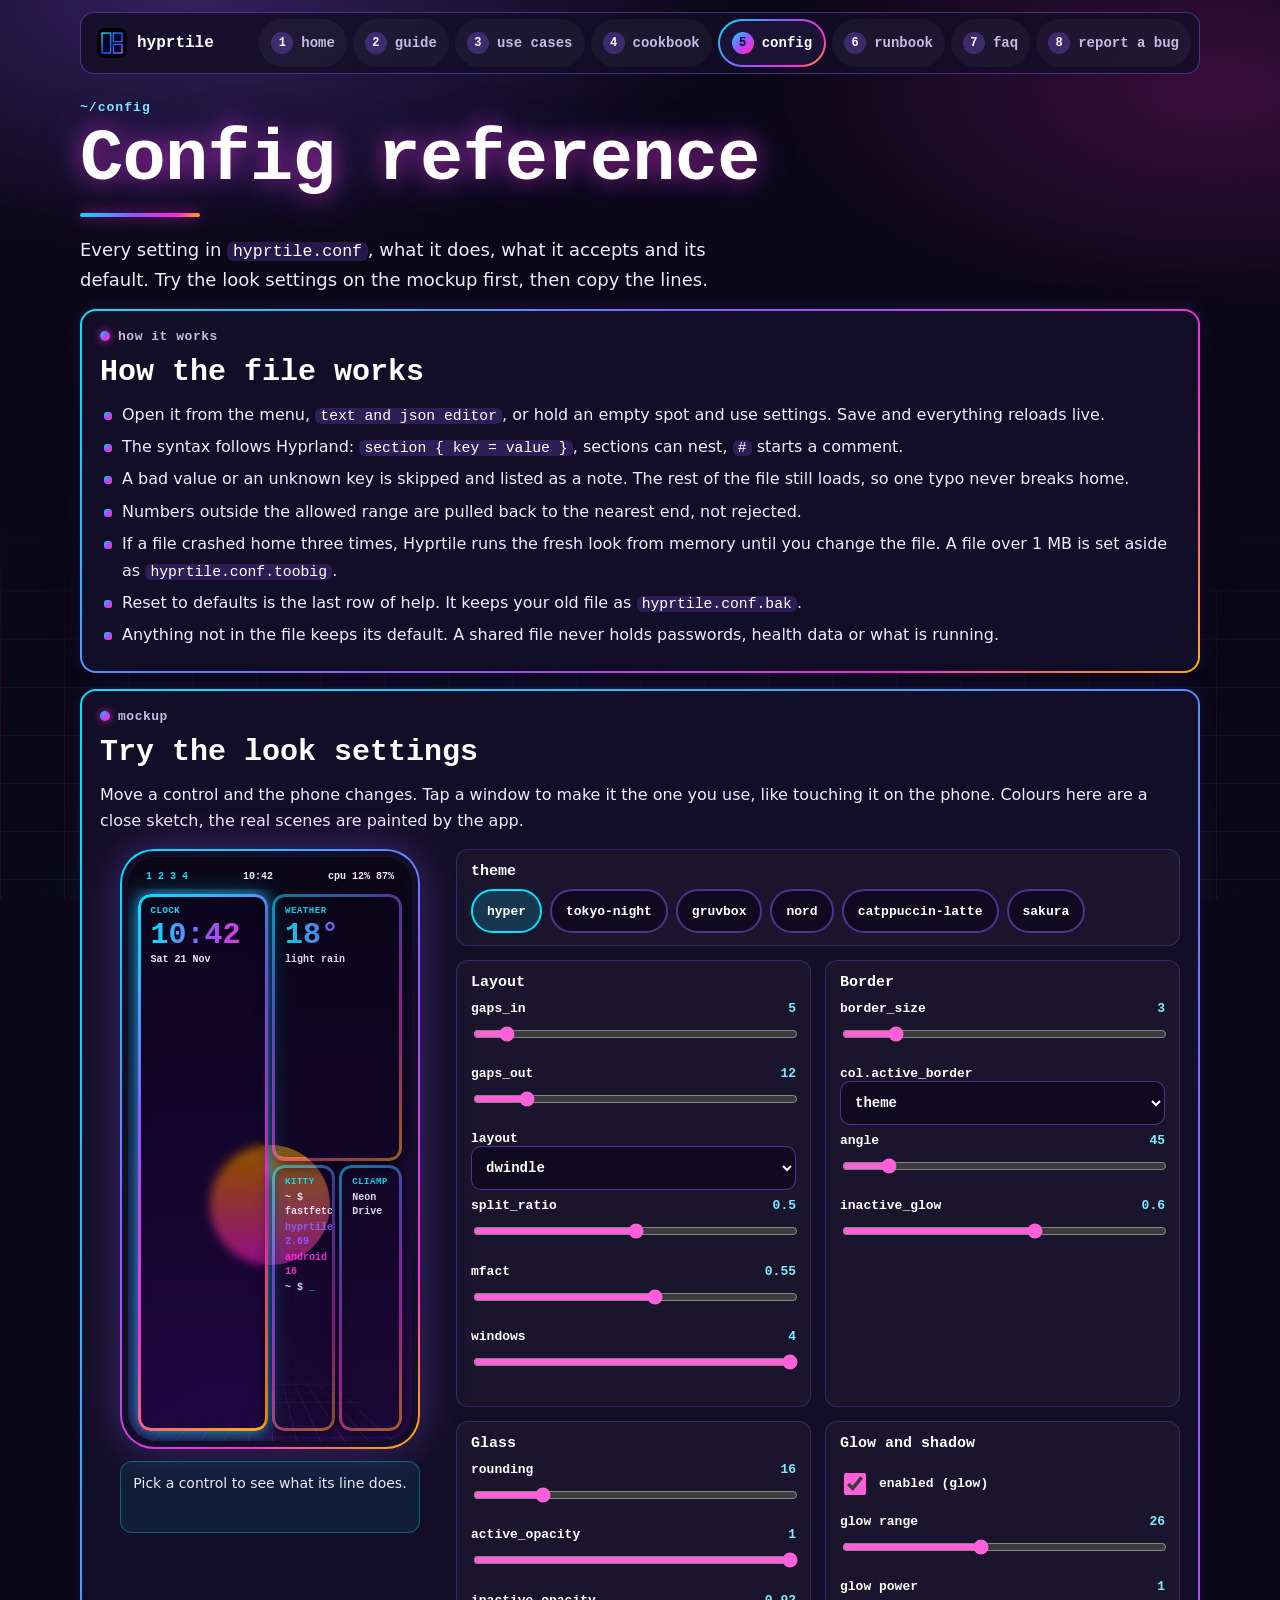
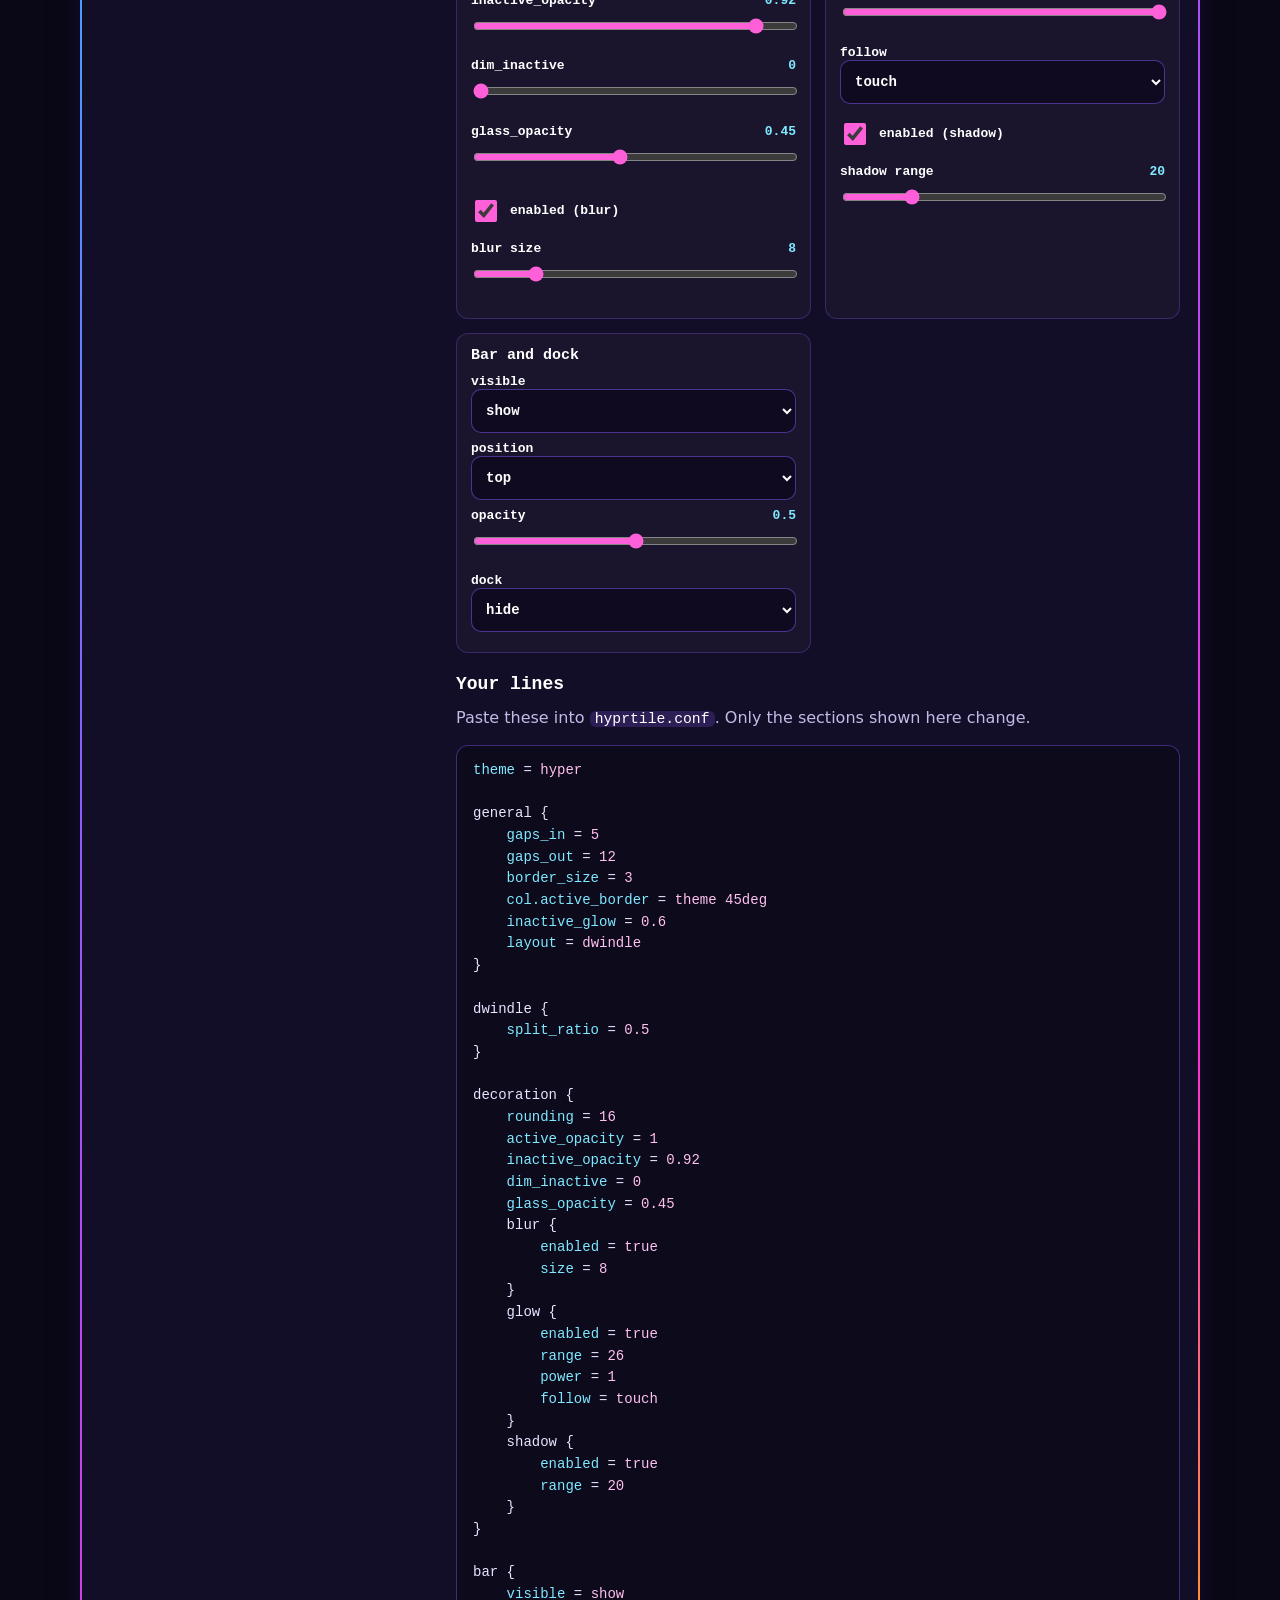
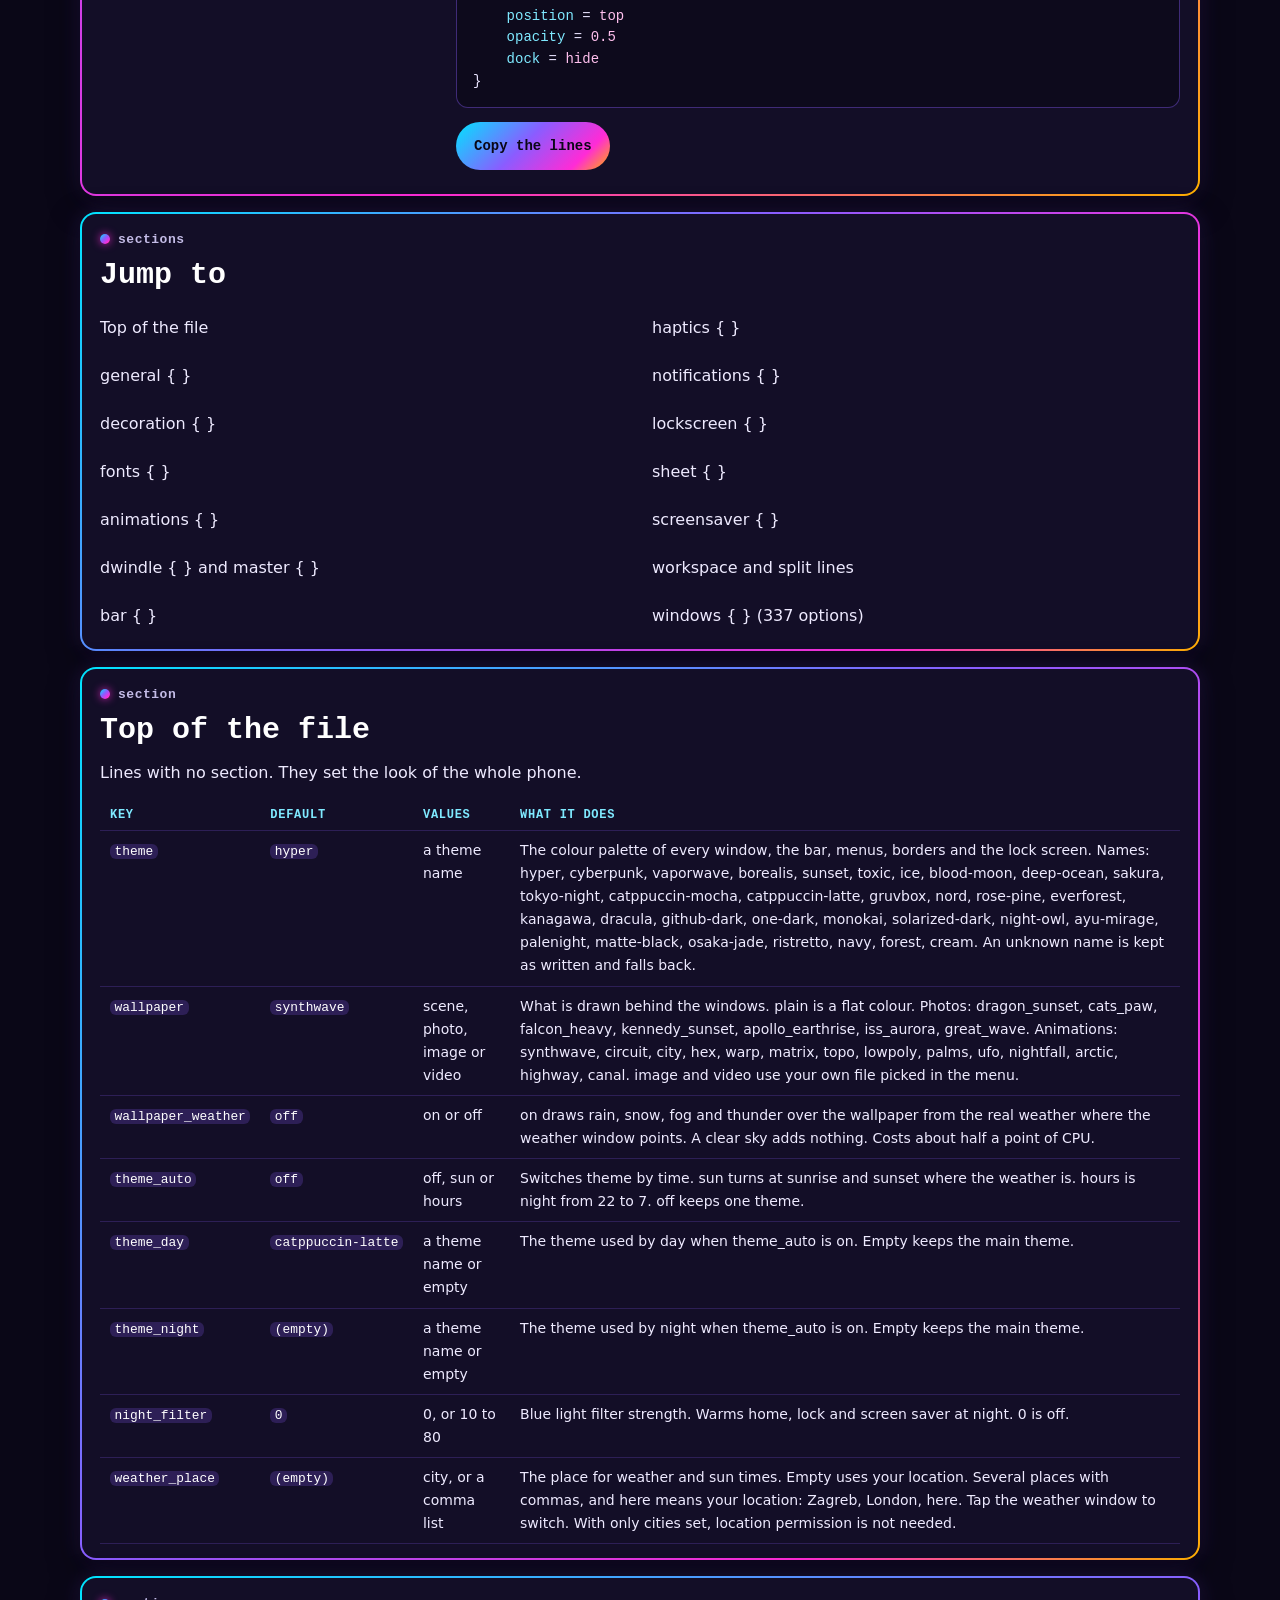
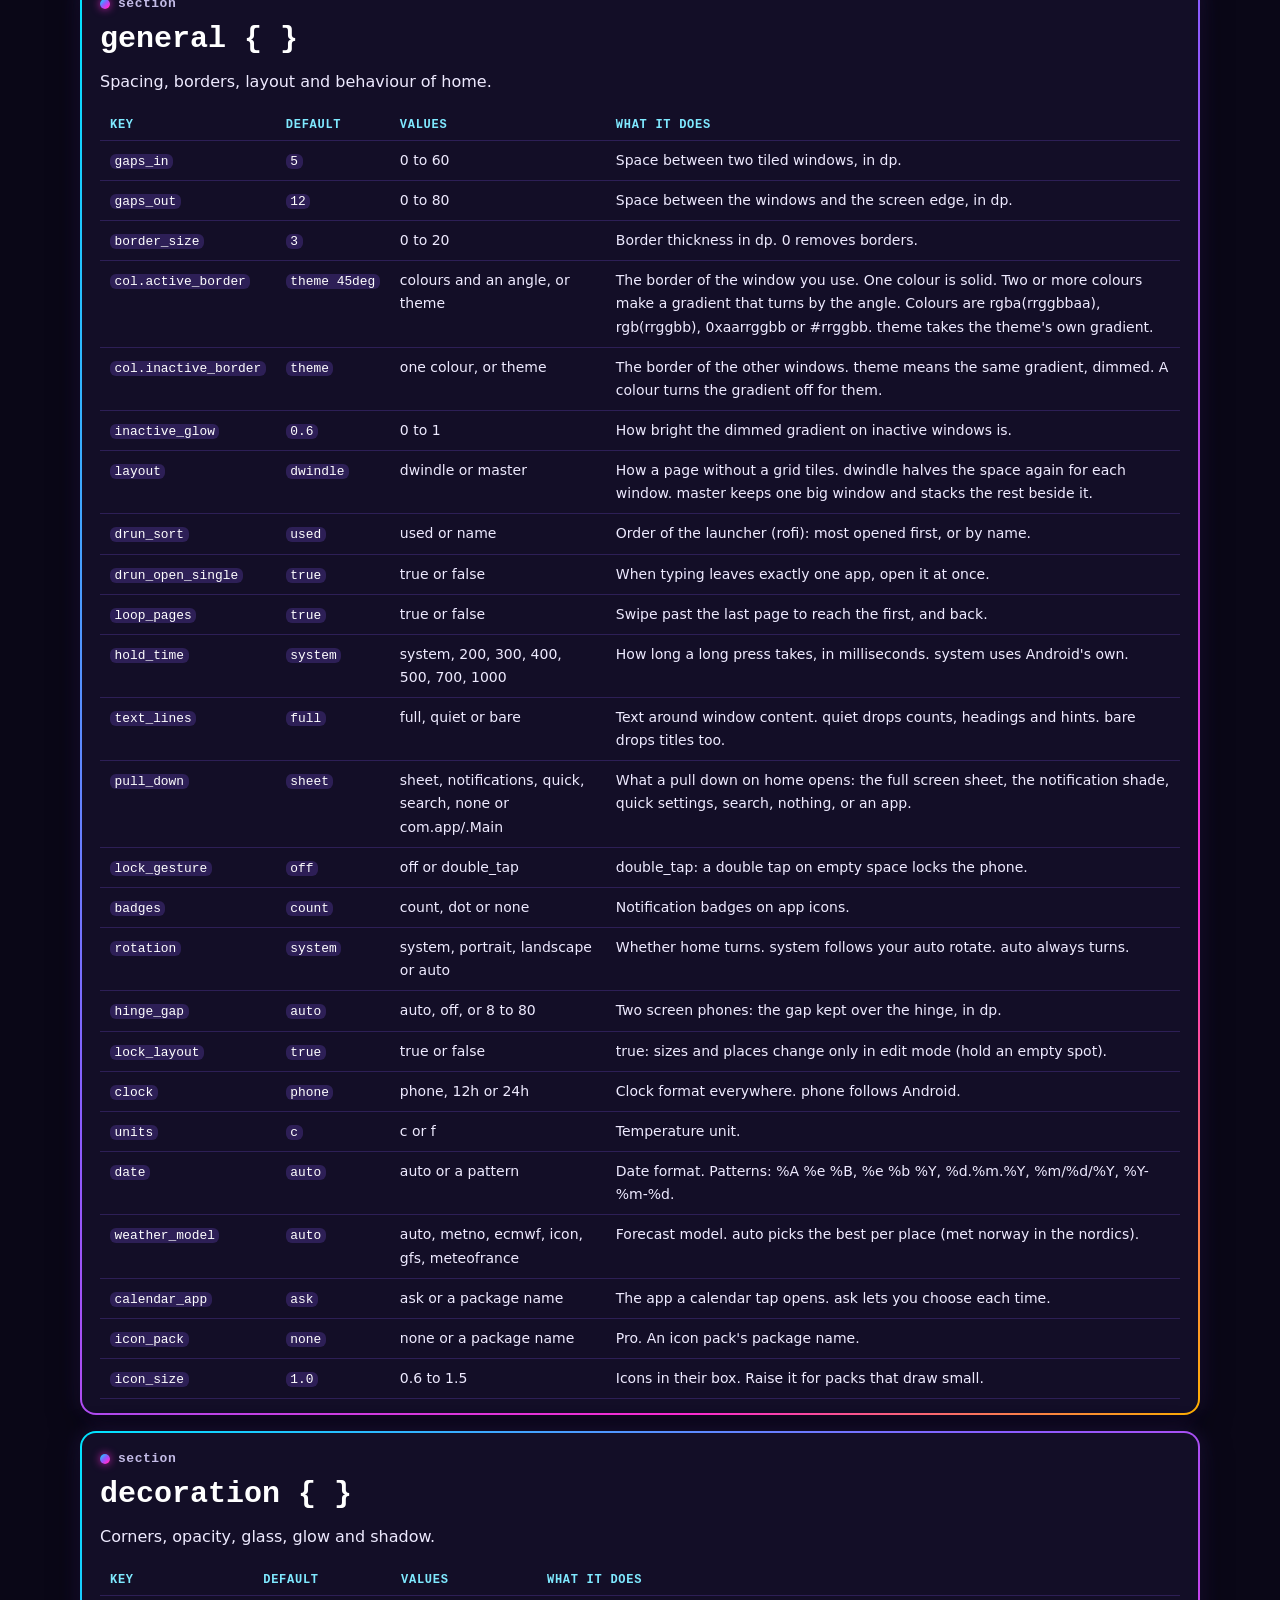
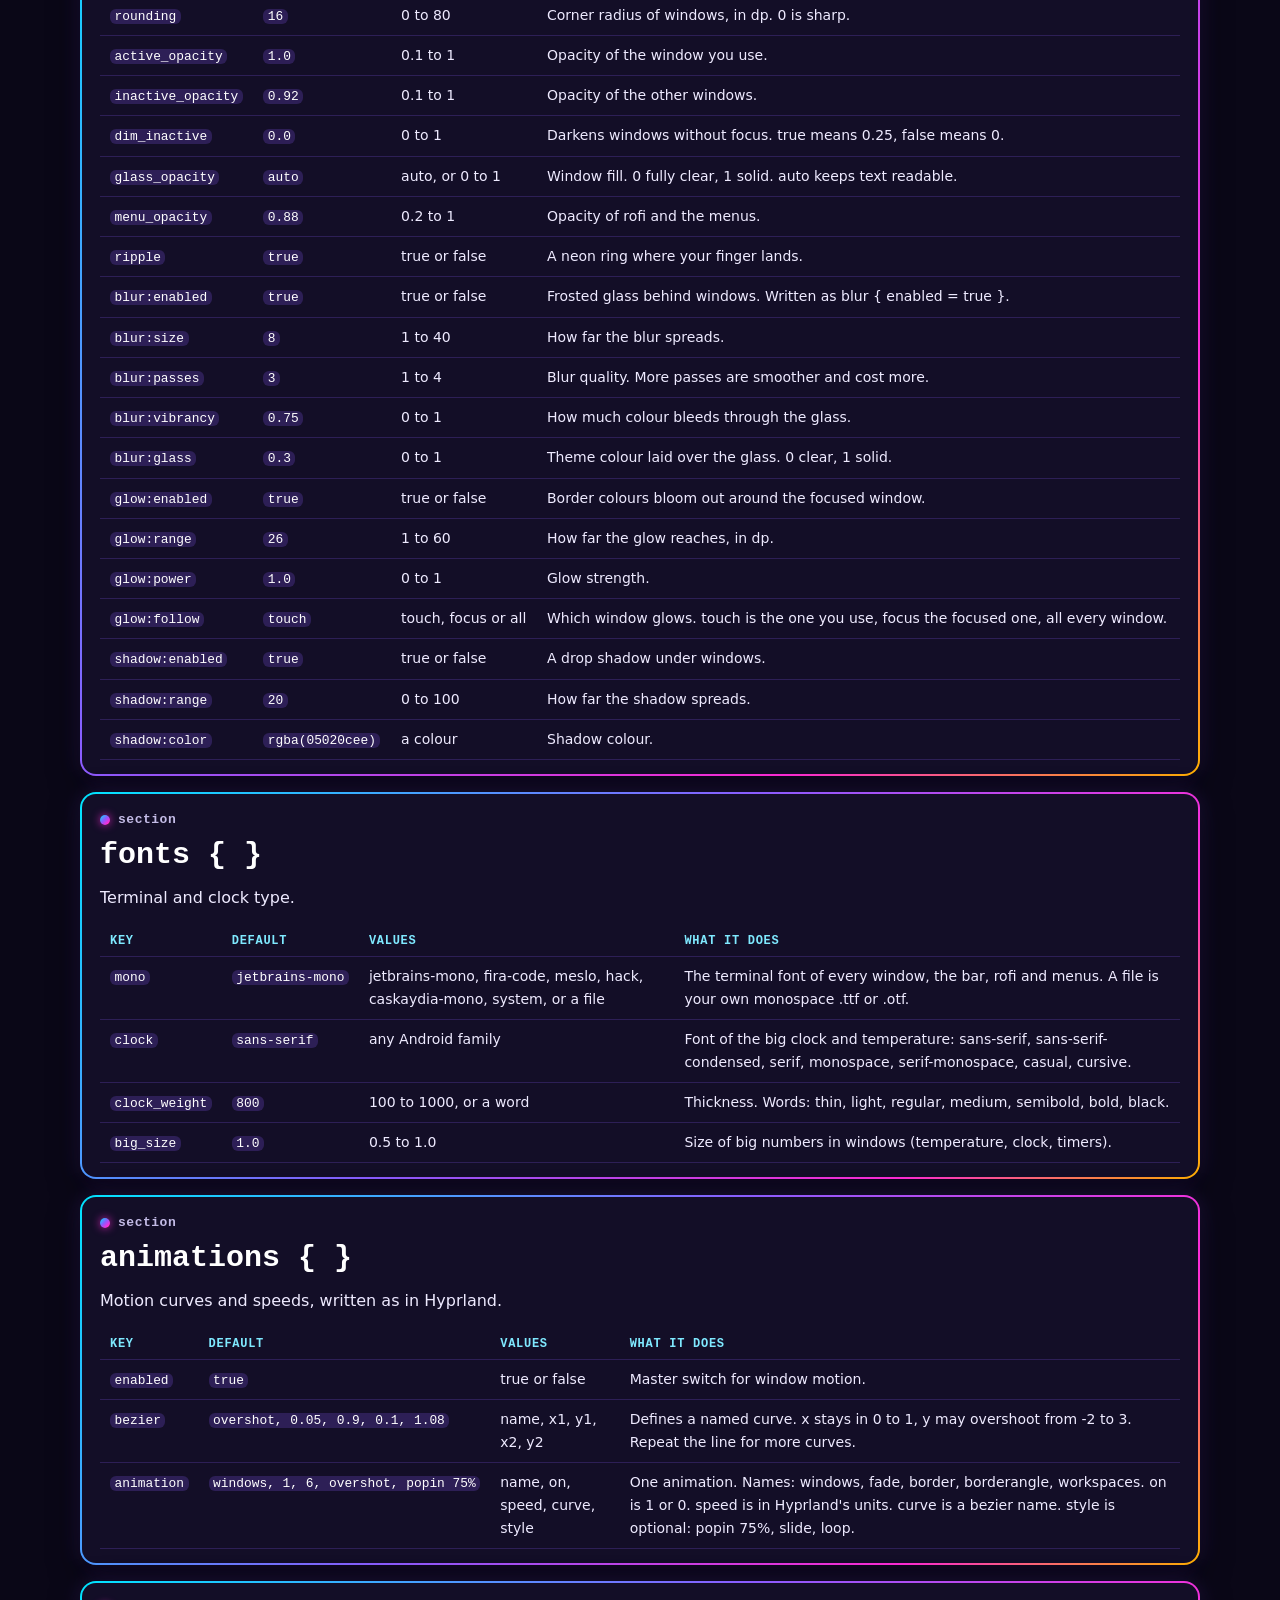
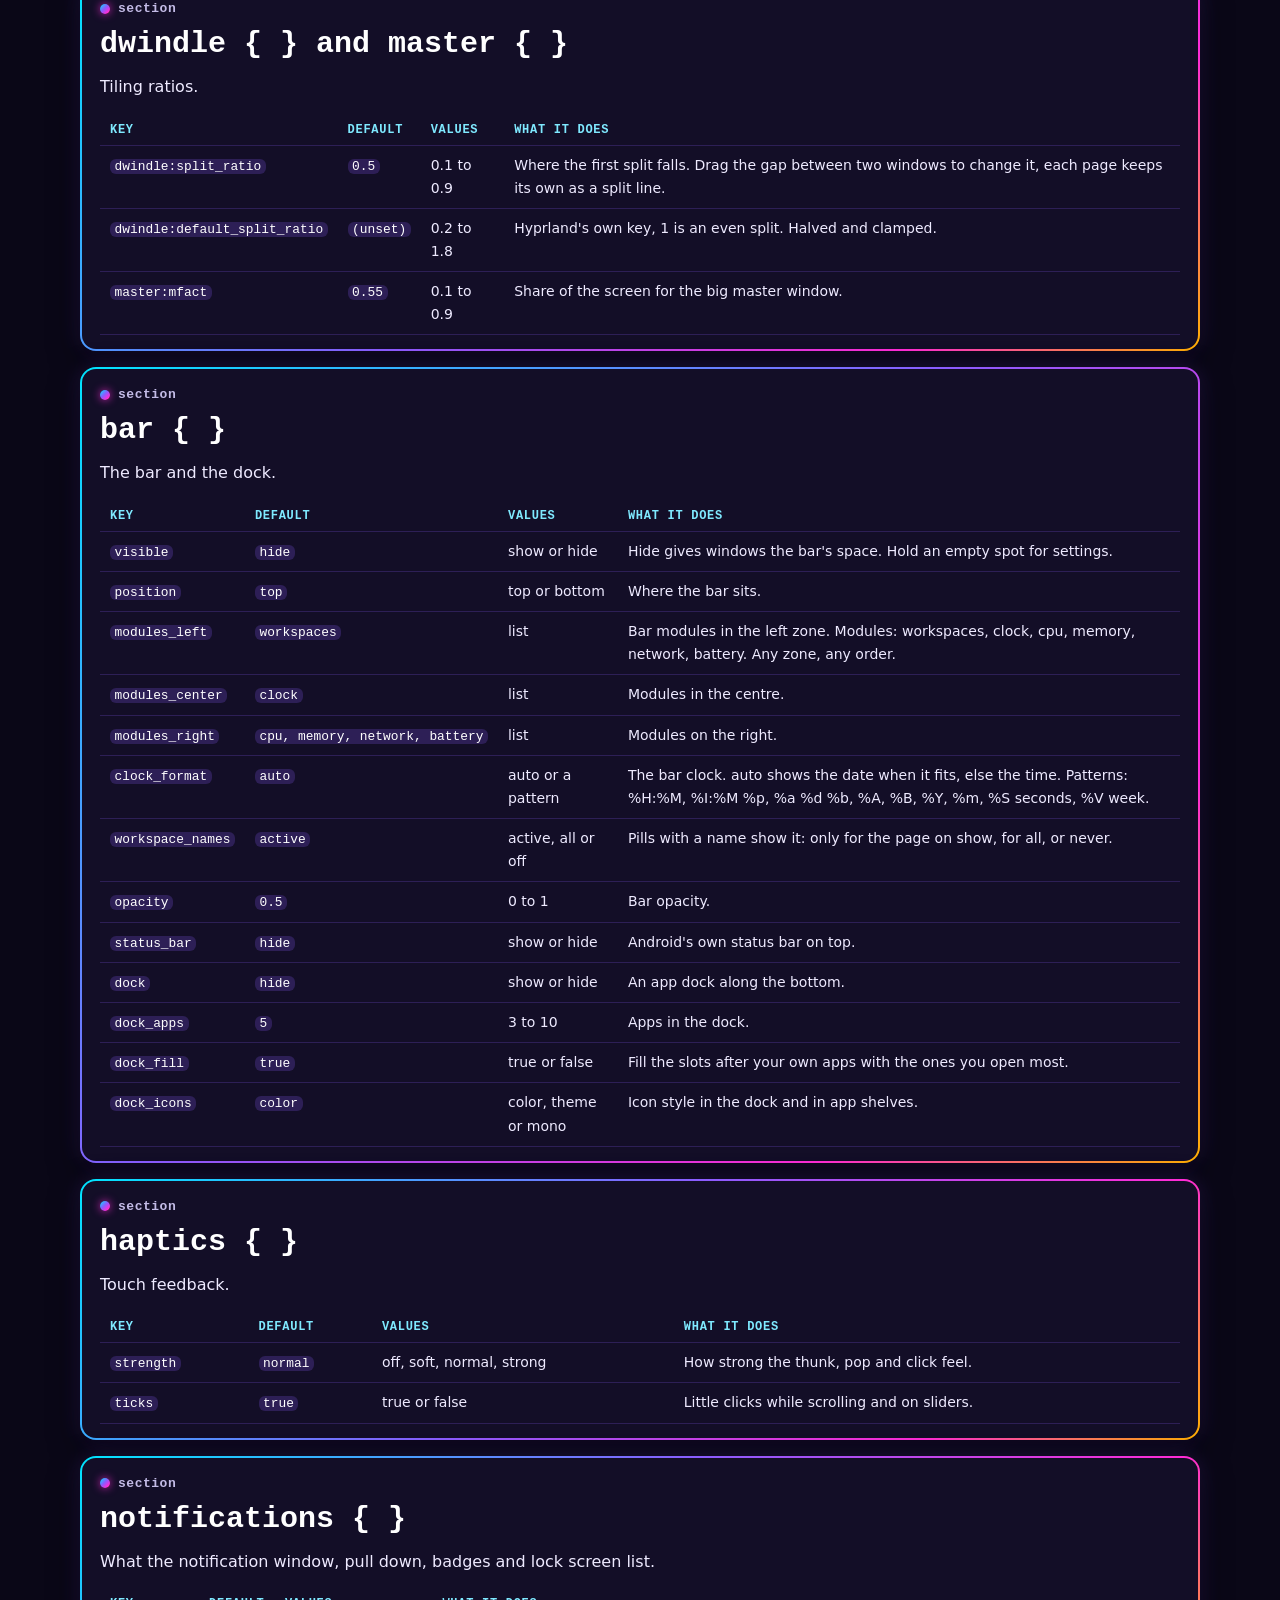
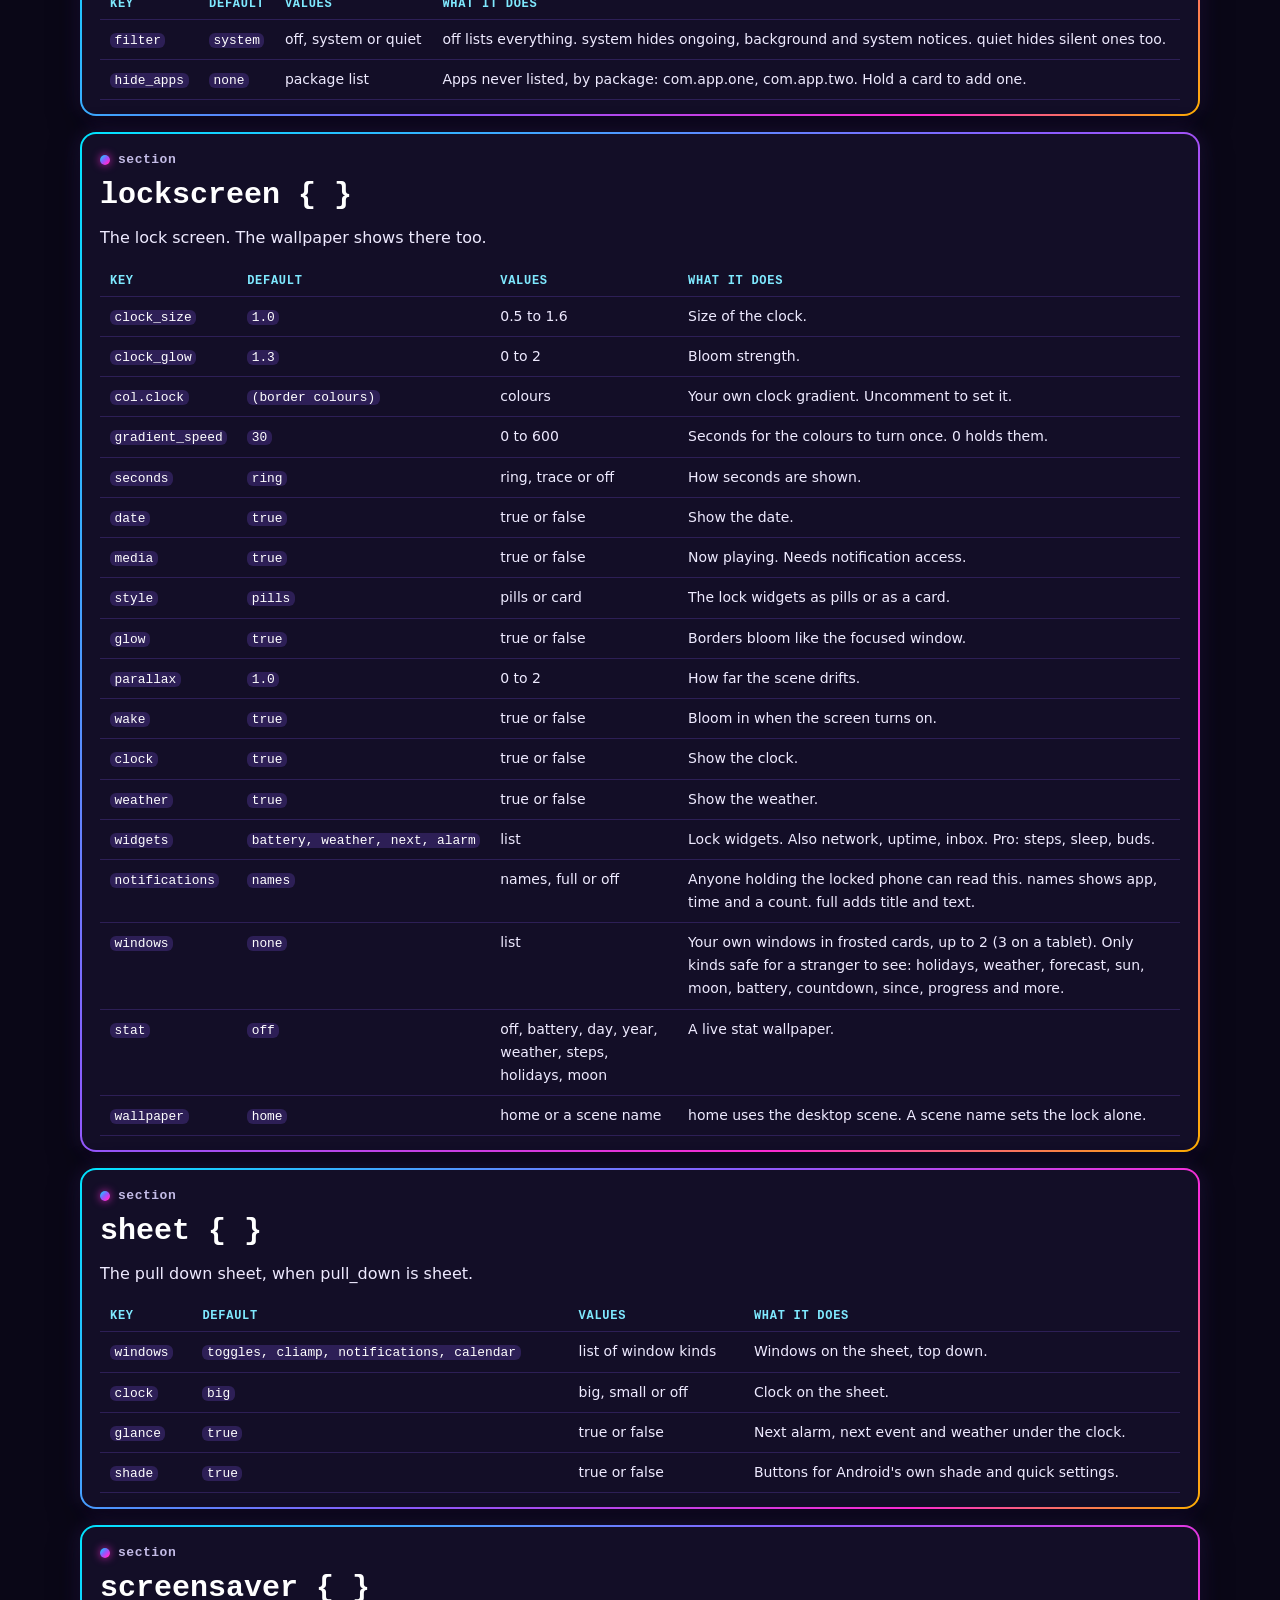
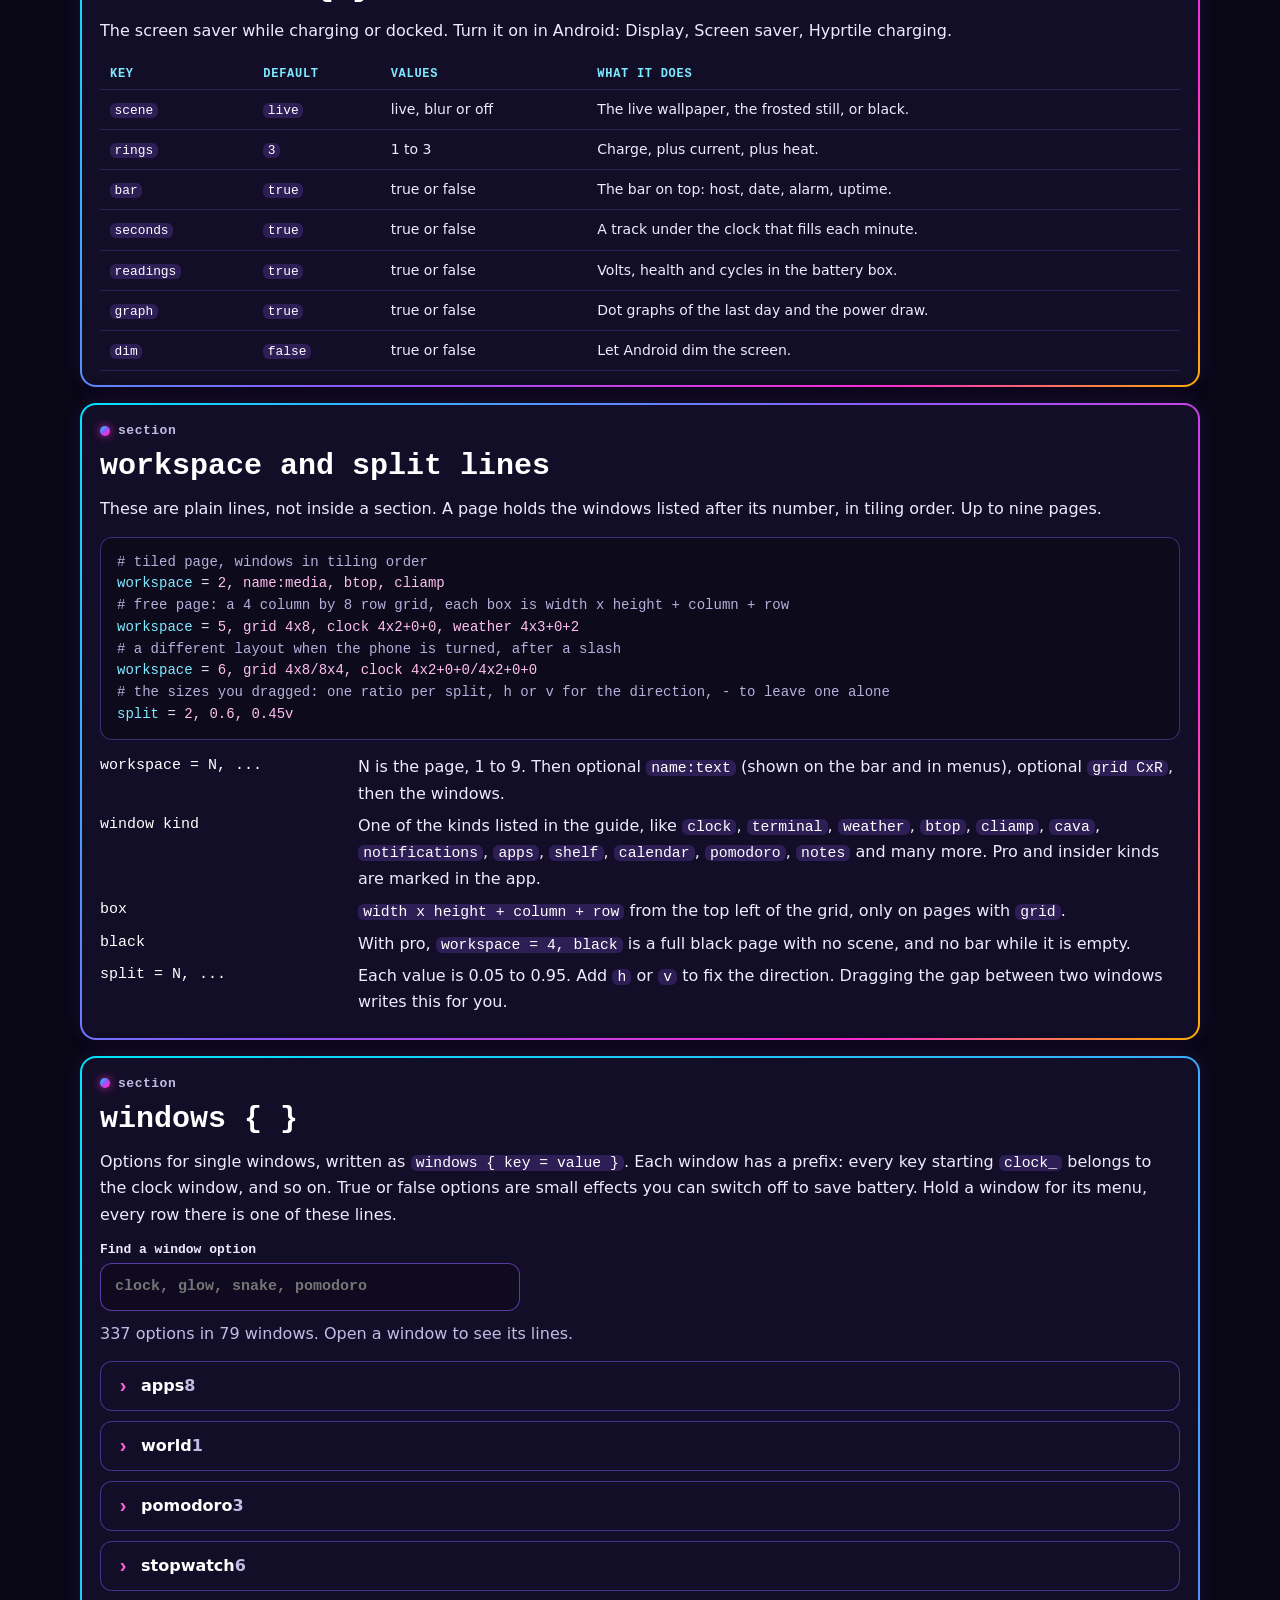
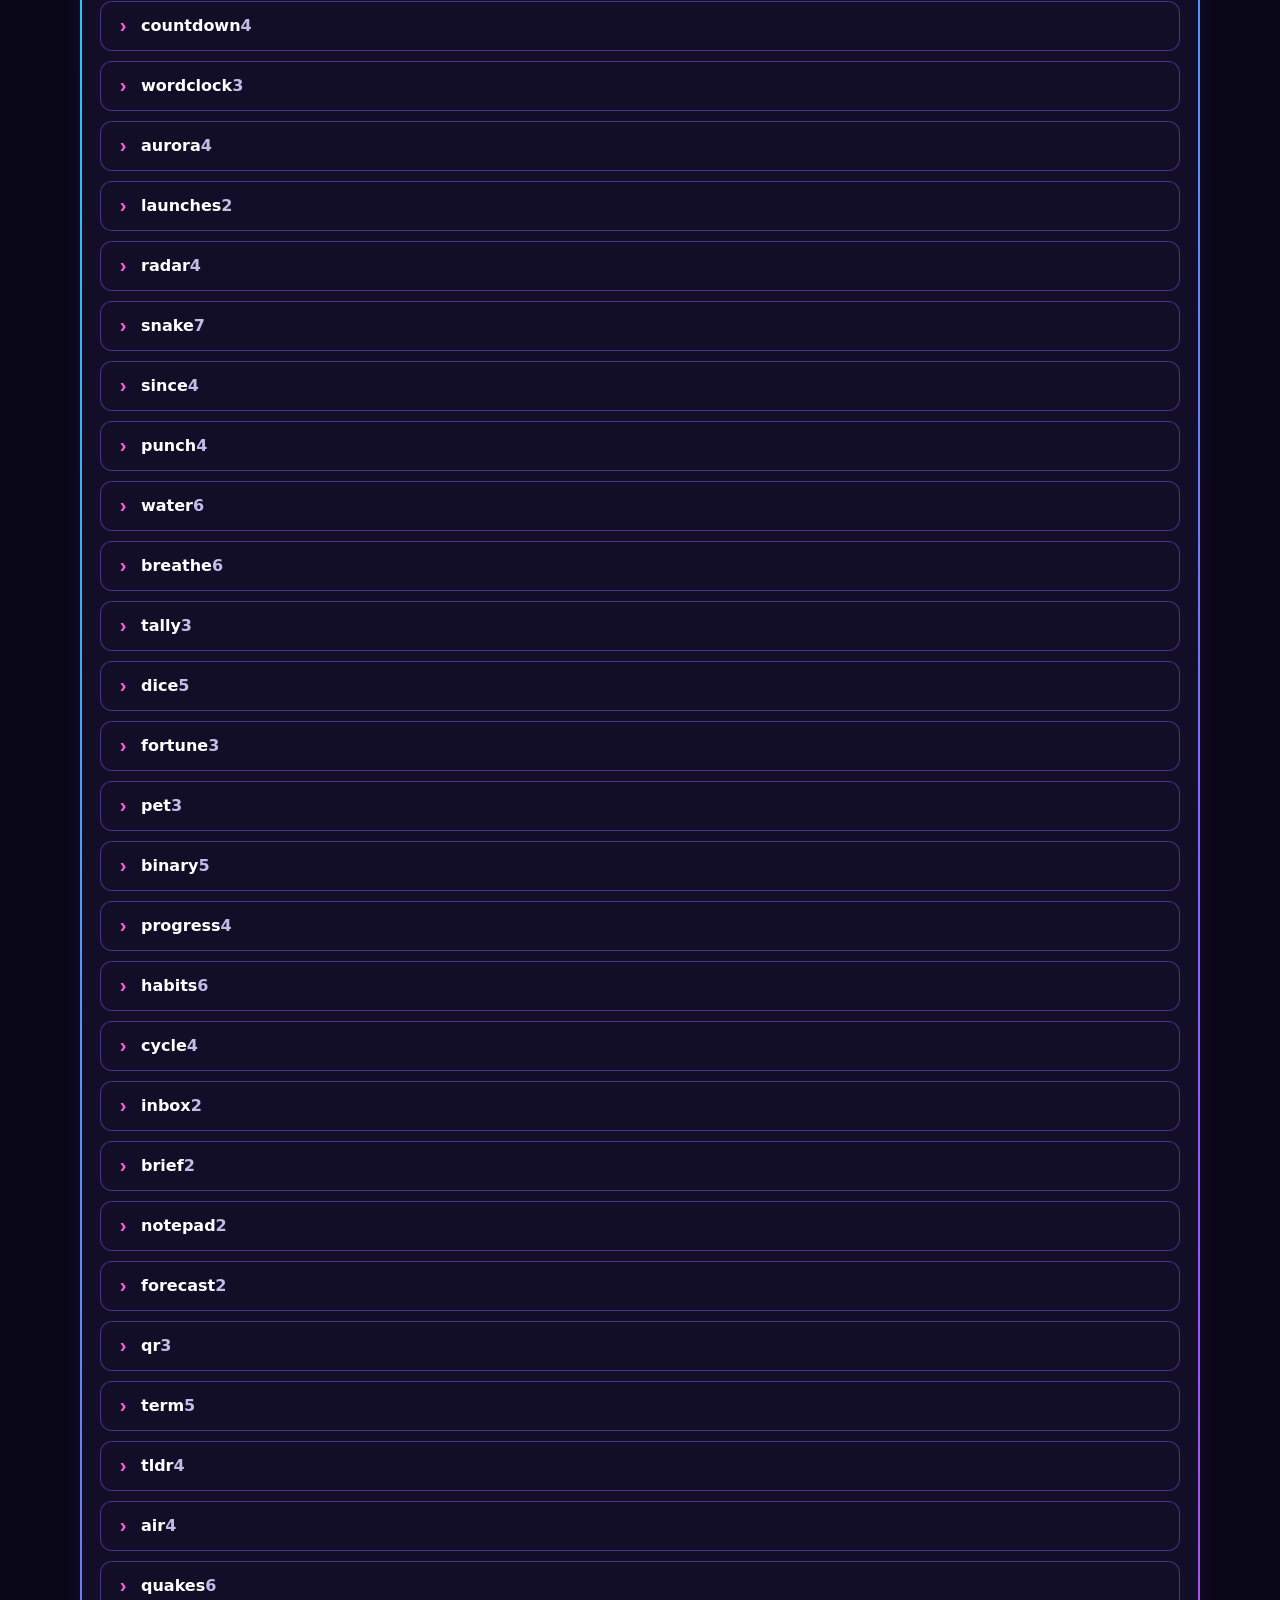
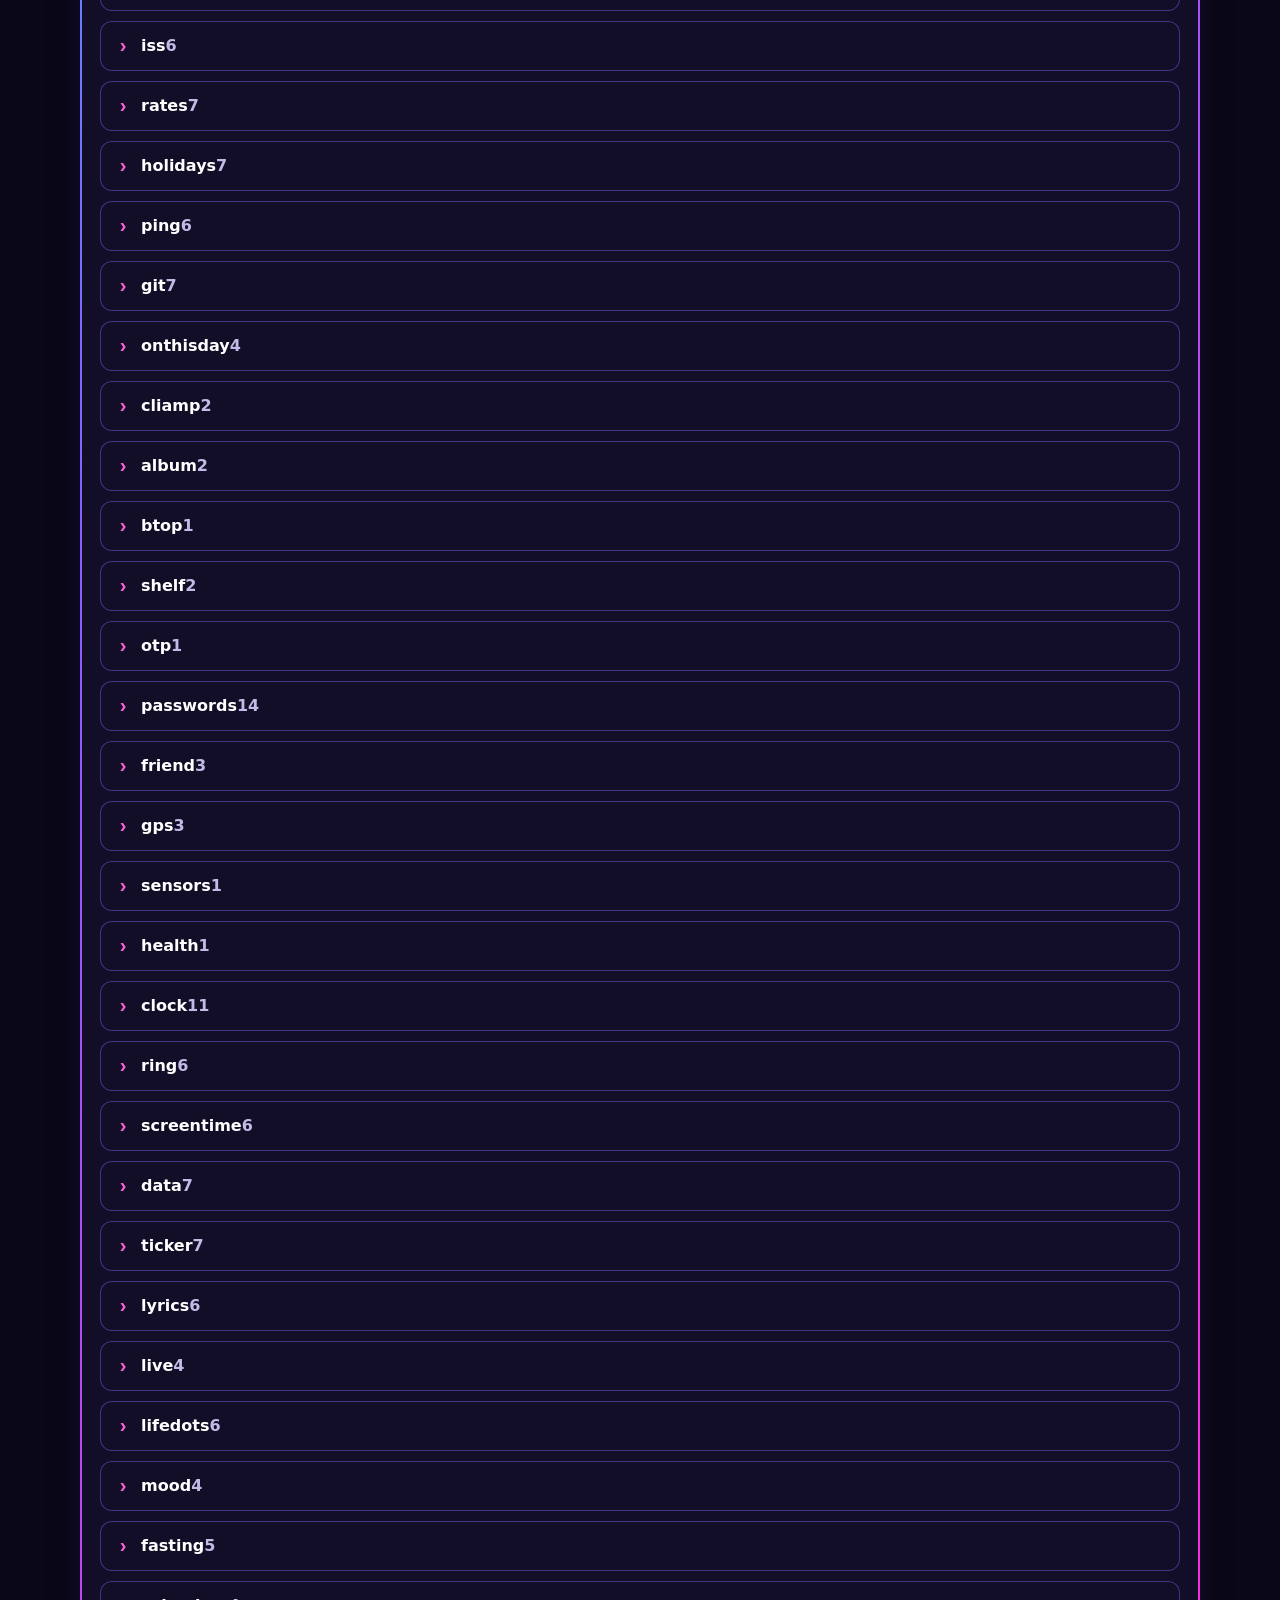
==== docs/config.html @ 14b3b768 "Guide: config reference with every hyprtile.conf setting and a live look mockup, cookbook recipe and" ====
<!doctype html>
<html lang="en">
<head>
<meta charset="utf-8">
<meta name="viewport" content="width=device-width, initial-scale=1">
<title>Config reference · Hyprtile user guide</title>
<meta name="description" content="Every hyprtile.conf setting explained, with a live mockup that shows what gaps, borders, glass, glow and the bar do.">
<meta name="theme-color" content="#0a0717">
<meta property="og:title" content="Config reference · Hyprtile user guide">
<meta property="og:description" content="Every hyprtile.conf setting explained, with a live mockup that shows what gaps, borders, glass, glow and the bar do.">
<meta property="og:image" content="img/look-camel-and-navy.webp">
<link rel="icon" type="image/png" href="img/icon-192.png">
<link rel="stylesheet" href="style.css">
<style>
.lab { display: grid; gap: var(--gap-out); grid-template-columns: minmax(0, 1fr); align-items: start; margin-bottom: var(--gap-out); }
@media (min-width: 940px) { .lab { grid-template-columns: 340px minmax(0, 1fr); } .stage { position: sticky; top: 12px; } }
.stage { display: grid; gap: 12px; justify-items: center; }
.phone-mock { position: relative; width: 300px; height: 600px; border-radius: 34px; padding: 6px; background: linear-gradient(#130e27, #130e27) padding-box, linear-gradient(135deg, #00e5ff, #8b5cff 45%, #ff2bd6 80%, #ffb000) border-box; border: 2px solid transparent; box-shadow: 0 0 40px rgba(139, 92, 255, 0.35); }
.screen { position: relative; width: 100%; height: 100%; border-radius: 28px; overflow: hidden; background: #000; }
.wall { position: absolute; inset: 0; }
.wall::after { content: ""; position: absolute; left: 0; right: 0; bottom: 0; height: 38%; background-image: linear-gradient(var(--grid) 1px, transparent 1px), linear-gradient(90deg, var(--grid) 1px, transparent 1px); background-size: 24px 24px; transform-origin: bottom; transform: perspective(160px) rotateX(55deg); opacity: 0.6; }
.sun { position: absolute; left: 50%; bottom: 30%; width: 120px; height: 120px; margin-left: -60px; border-radius: 50%; background: linear-gradient(var(--sun1), var(--sun2)); opacity: 0.85; }
.mbar { position: absolute; left: 8px; right: 8px; height: 24px; border-radius: 12px; display: flex; align-items: center; justify-content: space-between; padding: 0 10px; font: 700 10px var(--mono); color: var(--txt); z-index: 4; }
.mbar b { font-weight: 800; }
.mdock { position: absolute; left: 24px; right: 24px; bottom: 8px; height: 44px; border-radius: 16px; display: flex; align-items: center; justify-content: space-around; z-index: 4; }
.mdock i { width: 28px; height: 28px; border-radius: 8px; background: var(--c1); display: block; }
.mdock i:nth-child(2n) { background: var(--c2); }
.mdock i:nth-child(3n) { background: var(--c3); }
.w { position: absolute; cursor: pointer; transition: left 0.25s, top 0.25s, width 0.25s, height 0.25s, opacity 0.25s; touch-action: manipulation; }
.w .bd { position: absolute; inset: 0; border-radius: inherit; box-sizing: border-box; pointer-events: none; -webkit-mask: linear-gradient(#000 0 0) content-box, linear-gradient(#000 0 0); -webkit-mask-composite: xor; mask: linear-gradient(#000 0 0) content-box exclude, linear-gradient(#000 0 0); }
.w .fill { position: absolute; border-radius: inherit; overflow: hidden; }
.w .dim { position: absolute; inset: 0; background: #000; pointer-events: none; }
.w .in { position: relative; height: 100%; padding: 8px 10px; color: var(--txt); font: 600 10px/1.35 var(--mono); overflow: hidden; display: flex; flex-direction: column; gap: 3px; }
.w .t { color: var(--c1); font-size: 9px; letter-spacing: 0.06em; text-transform: uppercase; }
.big { font: 800 30px/1 var(--mono); background: linear-gradient(90deg, var(--c1), var(--c2), var(--c3)); -webkit-background-clip: text; background-clip: text; color: transparent; }
.eq { display: flex; align-items: flex-end; gap: 3px; flex: 1; min-height: 12px; }
.eq span { flex: 1; background: linear-gradient(var(--c2), var(--c1)); border-radius: 2px; animation: eq 1.1s ease-in-out infinite alternate; }
.eq span:nth-child(2n) { animation-duration: 0.8s; } .eq span:nth-child(3n) { animation-duration: 1.4s; }
@keyframes eq { from { height: 15%; } to { height: 95%; } }
@media (prefers-reduced-motion: reduce) { .eq span { animation: none; height: 60%; } .w { transition: none; } }
.say { max-width: 300px; min-height: 5.2em; text-align: left; font-size: 14px; border-radius: 12px; padding: 10px 12px; background: rgba(0, 229, 255, 0.08); border: 1px solid rgba(0, 229, 255, 0.35); }
.say code { font-size: 13px; }
.ctl { display: grid; gap: 14px; grid-template-columns: repeat(auto-fit, minmax(240px, 1fr)); }
.grp { border-radius: 12px; padding: 12px 14px; background: rgba(255, 255, 255, 0.03); border: 1px solid rgba(139, 92, 255, 0.28); }
.grp h3 { margin: 0 0 8px; font-size: 15px; }
.row { display: block; margin-bottom: 8px; }
.row .l { display: flex; justify-content: space-between; gap: 8px; font: 600 13px var(--mono); color: #fff; }
.row .l output { color: var(--link); }
.row input[type=range] { width: 100%; min-height: 32px; accent-color: #ff5fd8; }
.row select { width: 100%; min-height: 44px; background: #0f0a20; color: #fff; border: 1px solid rgba(139, 92, 255, 0.5); border-radius: 10px; padding: 0 10px; font: 600 14px var(--mono); }
.row.chk { display: flex; align-items: center; gap: 10px; min-height: 44px; font: 600 13px var(--mono); color: #fff; cursor: pointer; }
.row.chk input { width: 22px; height: 22px; accent-color: #ff5fd8; }
.chips { display: flex; flex-wrap: wrap; gap: 8px; }
.chips button { min-height: 44px; padding: 0 14px; border-radius: 22px; border: 2px solid rgba(139, 92, 255, 0.5); background: #0f0a20; color: #fff; font: 700 13px var(--mono); cursor: pointer; }
.chips button[aria-pressed=true] { border-color: #00e5ff; background: rgba(0, 229, 255, 0.16); }
.chips button:focus-visible, .row input:focus-visible, .row select:focus-visible, #wfind:focus-visible, .copy:focus-visible { outline: 3px solid #ffb000; outline-offset: 2px; }
.copy { min-height: 48px; padding: 0 18px; border: 0; border-radius: 24px; background: var(--grad); color: #0a0717; font: 800 14px var(--mono); cursor: pointer; }
pre.conf { overflow-x: auto; white-space: pre; }
.tbl { overflow-x: auto; margin-bottom: 6px; }
.tbl table { border-collapse: collapse; width: 100%; min-width: 640px; font-size: 14px; }
.tbl th, .tbl td { text-align: left; vertical-align: top; padding: 8px 10px; border-bottom: 1px solid rgba(139, 92, 255, 0.22); }
.tbl thead th { color: var(--link); font: 700 12px var(--mono); text-transform: uppercase; letter-spacing: 0.06em; }
.tbl tbody th { font-weight: 400; white-space: nowrap; }
.tbl td:nth-child(2) { white-space: nowrap; }
.find { display: block; font: 700 13px var(--mono); margin-bottom: 6px; }
#wfind { width: 100%; max-width: 420px; min-height: 48px; border-radius: 12px; border: 1px solid rgba(139, 92, 255, 0.6); background: #0f0a20; color: #fff; padding: 0 14px; font: 600 15px var(--mono); margin-bottom: 10px; }
#wgroups details[hidden] { display: none; }
.tile { margin-bottom: var(--gap-out); }
</style>
</head>
<body>
<a class="skip" href="#main">Skip to content</a>
<header class="bar">
  <a class="brand" href="index.html"><img src="img/icon-192.png" alt="" width="30" height="30"><span>hyprtile</span></a>
  <nav class="nav" aria-label="Guide pages"><ul><li><a href="index.html"><span class="ws" aria-hidden="true">1</span>home</a></li><li><a href="guide.html"><span class="ws" aria-hidden="true">2</span>guide</a></li><li><a href="use-cases.html"><span class="ws" aria-hidden="true">3</span>use cases</a></li><li><a href="cookbook.html"><span class="ws" aria-hidden="true">4</span>cookbook</a></li><li><a href="config.html" aria-current="page"><span class="ws" aria-hidden="true">5</span>config</a></li><li><a href="runbook.html"><span class="ws" aria-hidden="true">6</span>runbook</a></li><li><a href="faq.html"><span class="ws" aria-hidden="true">7</span>faq</a></li><li><a href="report.html"><span class="ws" aria-hidden="true">8</span>report a bug</a></li></ul></nav>
</header>
<div class="wrap">
<main id="main">

<div class="eyebrow">~/config</div>
<h1>Config reference</h1>
<div class="underline" aria-hidden="true"></div>
<p class="lede">Every setting in <code>hyprtile.conf</code>, what it does, what it accepts and its default. Try the look settings on the mockup first, then copy the lines.</p>

<section class="tile" aria-labelledby="how-h"><div class="title" aria-hidden="true">how it works</div><h2 id="how-h">How the file works</h2>
<ul class="dots">
<li>Open it from the menu, <code>text and json editor</code>, or hold an empty spot and use settings. Save and everything reloads live.</li>
<li>The syntax follows Hyprland: <code>section { key = value }</code>, sections can nest, <code>#</code> starts a comment.</li>
<li>A bad value or an unknown key is skipped and listed as a note. The rest of the file still loads, so one typo never breaks home.</li>
<li>Numbers outside the allowed range are pulled back to the nearest end, not rejected.</li>
<li>If a file crashed home three times, Hyprtile runs the fresh look from memory until you change the file. A file over 1 MB is set aside as <code>hyprtile.conf.toobig</code>.</li>
<li>Reset to defaults is the last row of help. It keeps your old file as <code>hyprtile.conf.bak</code>.</li>
<li>Anything not in the file keeps its default. A shared file never holds passwords, health data or what is running.</li>
</ul></section>

<section class="tile" aria-labelledby="lab-h"><div class="title" aria-hidden="true">mockup</div><h2 id="lab-h">Try the look settings</h2>
<p>Move a control and the phone changes. Tap a window to make it the one you use, like touching it on the phone. Colours here are a close sketch, the real scenes are painted by the app.</p>
<div class="lab">
<div class="stage">
  <div class="phone-mock" id="phone" role="img" aria-label="Mockup of a Hyprtile home screen with four tiled windows"><div class="screen" id="screen"></div></div>
  <p class="say" id="say" aria-live="polite">Pick a control to see what its line does.</p>
</div>
<div>
  <div class="grp" style="margin-bottom:14px"><h3>theme</h3><div class="chips" id="themes" role="group" aria-label="Theme"></div></div>
  <div class="ctl" id="ctl"></div>
  <h3>Your lines</h3>
  <p class="dim">Paste these into <code>hyprtile.conf</code>. Only the sections shown here change.</p>
  <pre class="conf" id="out" aria-live="off"></pre>
  <button class="copy" id="copy" type="button">Copy the lines</button> <span class="dim" id="copied" role="status"></span>
</div>
</div></section>

<nav class="tile toc" aria-labelledby="toc-h"><div class="title" aria-hidden="true">sections</div><h2 id="toc-h">Jump to</h2><ol><li><a href="#s-top">Top of the file</a></li><li><a href="#s-general">general { }</a></li><li><a href="#s-decoration">decoration { }</a></li><li><a href="#s-fonts">fonts { }</a></li><li><a href="#s-animations">animations { }</a></li><li><a href="#s-layouts">dwindle { } and master { }</a></li><li><a href="#s-bar">bar { }</a></li><li><a href="#s-haptics">haptics { }</a></li><li><a href="#s-notifications">notifications { }</a></li><li><a href="#s-lockscreen">lockscreen { }</a></li><li><a href="#s-sheet">sheet { }</a></li><li><a href="#s-screensaver">screensaver { }</a></li><li><a href="#s-workspace">workspace and split lines</a></li><li><a href="#s-windows">windows { } (337 options)</a></li></ol></nav>

<section class="tile" id="s-top" aria-labelledby="h-top"><div class="title" aria-hidden="true">section</div><h2 id="h-top">Top of the file</h2><p>Lines with no section. They set the look of the whole phone.</p><div class="tbl"><table><thead><tr><th scope="col">key</th><th scope="col">default</th><th scope="col">values</th><th scope="col">what it does</th></tr></thead><tbody><tr id="k-theme"><th scope="row"><code>theme</code></th><td><code>hyper</code></td><td>a theme name</td><td>The colour palette of every window, the bar, menus, borders and the lock screen. Names: hyper, cyberpunk, vaporwave, borealis, sunset, toxic, ice, blood-moon, deep-ocean, sakura, tokyo-night, catppuccin-mocha, catppuccin-latte, gruvbox, nord, rose-pine, everforest, kanagawa, dracula, github-dark, one-dark, monokai, solarized-dark, night-owl, ayu-mirage, palenight, matte-black, osaka-jade, ristretto, navy, forest, cream. An unknown name is kept as written and falls back.</td></tr><tr id="k-wallpaper"><th scope="row"><code>wallpaper</code></th><td><code>synthwave</code></td><td>scene, photo, image or video</td><td>What is drawn behind the windows. plain is a flat colour. Photos: dragon_sunset, cats_paw, falcon_heavy, kennedy_sunset, apollo_earthrise, iss_aurora, great_wave. Animations: synthwave, circuit, city, hex, warp, matrix, topo, lowpoly, palms, ufo, nightfall, arctic, highway, canal. image and video use your own file picked in the menu.</td></tr><tr id="k-wallpaper_weather"><th scope="row"><code>wallpaper_weather</code></th><td><code>off</code></td><td>on or off</td><td>on draws rain, snow, fog and thunder over the wallpaper from the real weather where the weather window points. A clear sky adds nothing. Costs about half a point of CPU.</td></tr><tr id="k-theme_auto"><th scope="row"><code>theme_auto</code></th><td><code>off</code></td><td>off, sun or hours</td><td>Switches theme by time. sun turns at sunrise and sunset where the weather is. hours is night from 22 to 7. off keeps one theme.</td></tr><tr id="k-theme_day"><th scope="row"><code>theme_day</code></th><td><code>catppuccin-latte</code></td><td>a theme name or empty</td><td>The theme used by day when theme_auto is on. Empty keeps the main theme.</td></tr><tr id="k-theme_night"><th scope="row"><code>theme_night</code></th><td><code>(empty)</code></td><td>a theme name or empty</td><td>The theme used by night when theme_auto is on. Empty keeps the main theme.</td></tr><tr id="k-night_filter"><th scope="row"><code>night_filter</code></th><td><code>0</code></td><td>0, or 10 to 80</td><td>Blue light filter strength. Warms home, lock and screen saver at night. 0 is off.</td></tr><tr id="k-weather_place"><th scope="row"><code>weather_place</code></th><td><code>(empty)</code></td><td>city, or a comma list</td><td>The place for weather and sun times. Empty uses your location. Several places with commas, and here means your location: Zagreb, London, here. Tap the weather window to switch. With only cities set, location permission is not needed.</td></tr></tbody></table></div></section>
<section class="tile" id="s-general" aria-labelledby="h-general"><div class="title" aria-hidden="true">section</div><h2 id="h-general">general { }</h2><p>Spacing, borders, layout and behaviour of home.</p><div class="tbl"><table><thead><tr><th scope="col">key</th><th scope="col">default</th><th scope="col">values</th><th scope="col">what it does</th></tr></thead><tbody><tr id="k-gaps_in"><th scope="row"><code>gaps_in</code></th><td><code>5</code></td><td>0 to 60</td><td>Space between two tiled windows, in dp.</td></tr><tr id="k-gaps_out"><th scope="row"><code>gaps_out</code></th><td><code>12</code></td><td>0 to 80</td><td>Space between the windows and the screen edge, in dp.</td></tr><tr id="k-border_size"><th scope="row"><code>border_size</code></th><td><code>3</code></td><td>0 to 20</td><td>Border thickness in dp. 0 removes borders.</td></tr><tr id="k-col.active_border"><th scope="row"><code>col.active_border</code></th><td><code>theme 45deg</code></td><td>colours and an angle, or theme</td><td>The border of the window you use. One colour is solid. Two or more colours make a gradient that turns by the angle. Colours are rgba(rrggbbaa), rgb(rrggbb), 0xaarrggbb or #rrggbb. theme takes the theme&#x27;s own gradient.</td></tr><tr id="k-col.inactive_border"><th scope="row"><code>col.inactive_border</code></th><td><code>theme</code></td><td>one colour, or theme</td><td>The border of the other windows. theme means the same gradient, dimmed. A colour turns the gradient off for them.</td></tr><tr id="k-inactive_glow"><th scope="row"><code>inactive_glow</code></th><td><code>0.6</code></td><td>0 to 1</td><td>How bright the dimmed gradient on inactive windows is.</td></tr><tr id="k-layout"><th scope="row"><code>layout</code></th><td><code>dwindle</code></td><td>dwindle or master</td><td>How a page without a grid tiles. dwindle halves the space again for each window. master keeps one big window and stacks the rest beside it.</td></tr><tr id="k-drun_sort"><th scope="row"><code>drun_sort</code></th><td><code>used</code></td><td>used or name</td><td>Order of the launcher (rofi): most opened first, or by name.</td></tr><tr id="k-drun_open_single"><th scope="row"><code>drun_open_single</code></th><td><code>true</code></td><td>true or false</td><td>When typing leaves exactly one app, open it at once.</td></tr><tr id="k-loop_pages"><th scope="row"><code>loop_pages</code></th><td><code>true</code></td><td>true or false</td><td>Swipe past the last page to reach the first, and back.</td></tr><tr id="k-hold_time"><th scope="row"><code>hold_time</code></th><td><code>system</code></td><td>system, 200, 300, 400, 500, 700, 1000</td><td>How long a long press takes, in milliseconds. system uses Android&#x27;s own.</td></tr><tr id="k-text_lines"><th scope="row"><code>text_lines</code></th><td><code>full</code></td><td>full, quiet or bare</td><td>Text around window content. quiet drops counts, headings and hints. bare drops titles too.</td></tr><tr id="k-pull_down"><th scope="row"><code>pull_down</code></th><td><code>sheet</code></td><td>sheet, notifications, quick, search, none or com.app/.Main</td><td>What a pull down on home opens: the full screen sheet, the notification shade, quick settings, search, nothing, or an app.</td></tr><tr id="k-lock_gesture"><th scope="row"><code>lock_gesture</code></th><td><code>off</code></td><td>off or double_tap</td><td>double_tap: a double tap on empty space locks the phone.</td></tr><tr id="k-badges"><th scope="row"><code>badges</code></th><td><code>count</code></td><td>count, dot or none</td><td>Notification badges on app icons.</td></tr><tr id="k-rotation"><th scope="row"><code>rotation</code></th><td><code>system</code></td><td>system, portrait, landscape or auto</td><td>Whether home turns. system follows your auto rotate. auto always turns.</td></tr><tr id="k-hinge_gap"><th scope="row"><code>hinge_gap</code></th><td><code>auto</code></td><td>auto, off, or 8 to 80</td><td>Two screen phones: the gap kept over the hinge, in dp.</td></tr><tr id="k-lock_layout"><th scope="row"><code>lock_layout</code></th><td><code>true</code></td><td>true or false</td><td>true: sizes and places change only in edit mode (hold an empty spot).</td></tr><tr id="k-clock"><th scope="row"><code>clock</code></th><td><code>phone</code></td><td>phone, 12h or 24h</td><td>Clock format everywhere. phone follows Android.</td></tr><tr id="k-units"><th scope="row"><code>units</code></th><td><code>c</code></td><td>c or f</td><td>Temperature unit.</td></tr><tr id="k-date"><th scope="row"><code>date</code></th><td><code>auto</code></td><td>auto or a pattern</td><td>Date format. Patterns: %A %e %B, %e %b %Y, %d.%m.%Y, %m/%d/%Y, %Y-%m-%d.</td></tr><tr id="k-weather_model"><th scope="row"><code>weather_model</code></th><td><code>auto</code></td><td>auto, metno, ecmwf, icon, gfs, meteofrance</td><td>Forecast model. auto picks the best per place (met norway in the nordics).</td></tr><tr id="k-calendar_app"><th scope="row"><code>calendar_app</code></th><td><code>ask</code></td><td>ask or a package name</td><td>The app a calendar tap opens. ask lets you choose each time.</td></tr><tr id="k-icon_pack"><th scope="row"><code>icon_pack</code></th><td><code>none</code></td><td>none or a package name</td><td>Pro. An icon pack&#x27;s package name.</td></tr><tr id="k-icon_size"><th scope="row"><code>icon_size</code></th><td><code>1.0</code></td><td>0.6 to 1.5</td><td>Icons in their box. Raise it for packs that draw small.</td></tr></tbody></table></div></section>
<section class="tile" id="s-decoration" aria-labelledby="h-decoration"><div class="title" aria-hidden="true">section</div><h2 id="h-decoration">decoration { }</h2><p>Corners, opacity, glass, glow and shadow.</p><div class="tbl"><table><thead><tr><th scope="col">key</th><th scope="col">default</th><th scope="col">values</th><th scope="col">what it does</th></tr></thead><tbody><tr id="k-rounding"><th scope="row"><code>rounding</code></th><td><code>16</code></td><td>0 to 80</td><td>Corner radius of windows, in dp. 0 is sharp.</td></tr><tr id="k-active_opacity"><th scope="row"><code>active_opacity</code></th><td><code>1.0</code></td><td>0.1 to 1</td><td>Opacity of the window you use.</td></tr><tr id="k-inactive_opacity"><th scope="row"><code>inactive_opacity</code></th><td><code>0.92</code></td><td>0.1 to 1</td><td>Opacity of the other windows.</td></tr><tr id="k-dim_inactive"><th scope="row"><code>dim_inactive</code></th><td><code>0.0</code></td><td>0 to 1</td><td>Darkens windows without focus. true means 0.25, false means 0.</td></tr><tr id="k-glass_opacity"><th scope="row"><code>glass_opacity</code></th><td><code>auto</code></td><td>auto, or 0 to 1</td><td>Window fill. 0 fully clear, 1 solid. auto keeps text readable.</td></tr><tr id="k-menu_opacity"><th scope="row"><code>menu_opacity</code></th><td><code>0.88</code></td><td>0.2 to 1</td><td>Opacity of rofi and the menus.</td></tr><tr id="k-ripple"><th scope="row"><code>ripple</code></th><td><code>true</code></td><td>true or false</td><td>A neon ring where your finger lands.</td></tr><tr id="k-blur-enabled"><th scope="row"><code>blur:enabled</code></th><td><code>true</code></td><td>true or false</td><td>Frosted glass behind windows. Written as blur { enabled = true }.</td></tr><tr id="k-blur-size"><th scope="row"><code>blur:size</code></th><td><code>8</code></td><td>1 to 40</td><td>How far the blur spreads.</td></tr><tr id="k-blur-passes"><th scope="row"><code>blur:passes</code></th><td><code>3</code></td><td>1 to 4</td><td>Blur quality. More passes are smoother and cost more.</td></tr><tr id="k-blur-vibrancy"><th scope="row"><code>blur:vibrancy</code></th><td><code>0.75</code></td><td>0 to 1</td><td>How much colour bleeds through the glass.</td></tr><tr id="k-blur-glass"><th scope="row"><code>blur:glass</code></th><td><code>0.3</code></td><td>0 to 1</td><td>Theme colour laid over the glass. 0 clear, 1 solid.</td></tr><tr id="k-glow-enabled"><th scope="row"><code>glow:enabled</code></th><td><code>true</code></td><td>true or false</td><td>Border colours bloom out around the focused window.</td></tr><tr id="k-glow-range"><th scope="row"><code>glow:range</code></th><td><code>26</code></td><td>1 to 60</td><td>How far the glow reaches, in dp.</td></tr><tr id="k-glow-power"><th scope="row"><code>glow:power</code></th><td><code>1.0</code></td><td>0 to 1</td><td>Glow strength.</td></tr><tr id="k-glow-follow"><th scope="row"><code>glow:follow</code></th><td><code>touch</code></td><td>touch, focus or all</td><td>Which window glows. touch is the one you use, focus the focused one, all every window.</td></tr><tr id="k-shadow-enabled"><th scope="row"><code>shadow:enabled</code></th><td><code>true</code></td><td>true or false</td><td>A drop shadow under windows.</td></tr><tr id="k-shadow-range"><th scope="row"><code>shadow:range</code></th><td><code>20</code></td><td>0 to 100</td><td>How far the shadow spreads.</td></tr><tr id="k-shadow-color"><th scope="row"><code>shadow:color</code></th><td><code>rgba(05020cee)</code></td><td>a colour</td><td>Shadow colour.</td></tr></tbody></table></div></section>
<section class="tile" id="s-fonts" aria-labelledby="h-fonts"><div class="title" aria-hidden="true">section</div><h2 id="h-fonts">fonts { }</h2><p>Terminal and clock type.</p><div class="tbl"><table><thead><tr><th scope="col">key</th><th scope="col">default</th><th scope="col">values</th><th scope="col">what it does</th></tr></thead><tbody><tr id="k-mono"><th scope="row"><code>mono</code></th><td><code>jetbrains-mono</code></td><td>jetbrains-mono, fira-code, meslo, hack, caskaydia-mono, system, or a file</td><td>The terminal font of every window, the bar, rofi and menus. A file is your own monospace .ttf or .otf.</td></tr><tr id="k-clock"><th scope="row"><code>clock</code></th><td><code>sans-serif</code></td><td>any Android family</td><td>Font of the big clock and temperature: sans-serif, sans-serif-condensed, serif, monospace, serif-monospace, casual, cursive.</td></tr><tr id="k-clock_weight"><th scope="row"><code>clock_weight</code></th><td><code>800</code></td><td>100 to 1000, or a word</td><td>Thickness. Words: thin, light, regular, medium, semibold, bold, black.</td></tr><tr id="k-big_size"><th scope="row"><code>big_size</code></th><td><code>1.0</code></td><td>0.5 to 1.0</td><td>Size of big numbers in windows (temperature, clock, timers).</td></tr></tbody></table></div></section>
<section class="tile" id="s-animations" aria-labelledby="h-animations"><div class="title" aria-hidden="true">section</div><h2 id="h-animations">animations { }</h2><p>Motion curves and speeds, written as in Hyprland.</p><div class="tbl"><table><thead><tr><th scope="col">key</th><th scope="col">default</th><th scope="col">values</th><th scope="col">what it does</th></tr></thead><tbody><tr id="k-enabled"><th scope="row"><code>enabled</code></th><td><code>true</code></td><td>true or false</td><td>Master switch for window motion.</td></tr><tr id="k-bezier"><th scope="row"><code>bezier</code></th><td><code>overshot, 0.05, 0.9, 0.1, 1.08</code></td><td>name, x1, y1, x2, y2</td><td>Defines a named curve. x stays in 0 to 1, y may overshoot from -2 to 3. Repeat the line for more curves.</td></tr><tr id="k-animation"><th scope="row"><code>animation</code></th><td><code>windows, 1, 6, overshot, popin 75%</code></td><td>name, on, speed, curve, style</td><td>One animation. Names: windows, fade, border, borderangle, workspaces. on is 1 or 0. speed is in Hyprland&#x27;s units. curve is a bezier name. style is optional: popin 75%, slide, loop.</td></tr></tbody></table></div></section>
<section class="tile" id="s-layouts" aria-labelledby="h-layouts"><div class="title" aria-hidden="true">section</div><h2 id="h-layouts">dwindle { } and master { }</h2><p>Tiling ratios.</p><div class="tbl"><table><thead><tr><th scope="col">key</th><th scope="col">default</th><th scope="col">values</th><th scope="col">what it does</th></tr></thead><tbody><tr id="k-dwindle-split_ratio"><th scope="row"><code>dwindle:split_ratio</code></th><td><code>0.5</code></td><td>0.1 to 0.9</td><td>Where the first split falls. Drag the gap between two windows to change it, each page keeps its own as a split line.</td></tr><tr id="k-dwindle-default_split_ratio"><th scope="row"><code>dwindle:default_split_ratio</code></th><td><code>(unset)</code></td><td>0.2 to 1.8</td><td>Hyprland&#x27;s own key, 1 is an even split. Halved and clamped.</td></tr><tr id="k-master-mfact"><th scope="row"><code>master:mfact</code></th><td><code>0.55</code></td><td>0.1 to 0.9</td><td>Share of the screen for the big master window.</td></tr></tbody></table></div></section>
<section class="tile" id="s-bar" aria-labelledby="h-bar"><div class="title" aria-hidden="true">section</div><h2 id="h-bar">bar { }</h2><p>The bar and the dock.</p><div class="tbl"><table><thead><tr><th scope="col">key</th><th scope="col">default</th><th scope="col">values</th><th scope="col">what it does</th></tr></thead><tbody><tr id="k-visible"><th scope="row"><code>visible</code></th><td><code>hide</code></td><td>show or hide</td><td>Hide gives windows the bar&#x27;s space. Hold an empty spot for settings.</td></tr><tr id="k-position"><th scope="row"><code>position</code></th><td><code>top</code></td><td>top or bottom</td><td>Where the bar sits.</td></tr><tr id="k-modules_left"><th scope="row"><code>modules_left</code></th><td><code>workspaces</code></td><td>list</td><td>Bar modules in the left zone. Modules: workspaces, clock, cpu, memory, network, battery. Any zone, any order.</td></tr><tr id="k-modules_center"><th scope="row"><code>modules_center</code></th><td><code>clock</code></td><td>list</td><td>Modules in the centre.</td></tr><tr id="k-modules_right"><th scope="row"><code>modules_right</code></th><td><code>cpu, memory, network, battery</code></td><td>list</td><td>Modules on the right.</td></tr><tr id="k-clock_format"><th scope="row"><code>clock_format</code></th><td><code>auto</code></td><td>auto or a pattern</td><td>The bar clock. auto shows the date when it fits, else the time. Patterns: %H:%M, %I:%M %p, %a %d %b, %A, %B, %Y, %m, %S seconds, %V week.</td></tr><tr id="k-workspace_names"><th scope="row"><code>workspace_names</code></th><td><code>active</code></td><td>active, all or off</td><td>Pills with a name show it: only for the page on show, for all, or never.</td></tr><tr id="k-opacity"><th scope="row"><code>opacity</code></th><td><code>0.5</code></td><td>0 to 1</td><td>Bar opacity.</td></tr><tr id="k-status_bar"><th scope="row"><code>status_bar</code></th><td><code>hide</code></td><td>show or hide</td><td>Android&#x27;s own status bar on top.</td></tr><tr id="k-dock"><th scope="row"><code>dock</code></th><td><code>hide</code></td><td>show or hide</td><td>An app dock along the bottom.</td></tr><tr id="k-dock_apps"><th scope="row"><code>dock_apps</code></th><td><code>5</code></td><td>3 to 10</td><td>Apps in the dock.</td></tr><tr id="k-dock_fill"><th scope="row"><code>dock_fill</code></th><td><code>true</code></td><td>true or false</td><td>Fill the slots after your own apps with the ones you open most.</td></tr><tr id="k-dock_icons"><th scope="row"><code>dock_icons</code></th><td><code>color</code></td><td>color, theme or mono</td><td>Icon style in the dock and in app shelves.</td></tr></tbody></table></div></section>
<section class="tile" id="s-haptics" aria-labelledby="h-haptics"><div class="title" aria-hidden="true">section</div><h2 id="h-haptics">haptics { }</h2><p>Touch feedback.</p><div class="tbl"><table><thead><tr><th scope="col">key</th><th scope="col">default</th><th scope="col">values</th><th scope="col">what it does</th></tr></thead><tbody><tr id="k-strength"><th scope="row"><code>strength</code></th><td><code>normal</code></td><td>off, soft, normal, strong</td><td>How strong the thunk, pop and click feel.</td></tr><tr id="k-ticks"><th scope="row"><code>ticks</code></th><td><code>true</code></td><td>true or false</td><td>Little clicks while scrolling and on sliders.</td></tr></tbody></table></div></section>
<section class="tile" id="s-notifications" aria-labelledby="h-notifications"><div class="title" aria-hidden="true">section</div><h2 id="h-notifications">notifications { }</h2><p>What the notification window, pull down, badges and lock screen list.</p><div class="tbl"><table><thead><tr><th scope="col">key</th><th scope="col">default</th><th scope="col">values</th><th scope="col">what it does</th></tr></thead><tbody><tr id="k-filter"><th scope="row"><code>filter</code></th><td><code>system</code></td><td>off, system or quiet</td><td>off lists everything. system hides ongoing, background and system notices. quiet hides silent ones too.</td></tr><tr id="k-hide_apps"><th scope="row"><code>hide_apps</code></th><td><code>none</code></td><td>package list</td><td>Apps never listed, by package: com.app.one, com.app.two. Hold a card to add one.</td></tr></tbody></table></div></section>
<section class="tile" id="s-lockscreen" aria-labelledby="h-lockscreen"><div class="title" aria-hidden="true">section</div><h2 id="h-lockscreen">lockscreen { }</h2><p>The lock screen. The wallpaper shows there too.</p><div class="tbl"><table><thead><tr><th scope="col">key</th><th scope="col">default</th><th scope="col">values</th><th scope="col">what it does</th></tr></thead><tbody><tr id="k-clock_size"><th scope="row"><code>clock_size</code></th><td><code>1.0</code></td><td>0.5 to 1.6</td><td>Size of the clock.</td></tr><tr id="k-clock_glow"><th scope="row"><code>clock_glow</code></th><td><code>1.3</code></td><td>0 to 2</td><td>Bloom strength.</td></tr><tr id="k-col.clock"><th scope="row"><code>col.clock</code></th><td><code>(border colours)</code></td><td>colours</td><td>Your own clock gradient. Uncomment to set it.</td></tr><tr id="k-gradient_speed"><th scope="row"><code>gradient_speed</code></th><td><code>30</code></td><td>0 to 600</td><td>Seconds for the colours to turn once. 0 holds them.</td></tr><tr id="k-seconds"><th scope="row"><code>seconds</code></th><td><code>ring</code></td><td>ring, trace or off</td><td>How seconds are shown.</td></tr><tr id="k-date"><th scope="row"><code>date</code></th><td><code>true</code></td><td>true or false</td><td>Show the date.</td></tr><tr id="k-media"><th scope="row"><code>media</code></th><td><code>true</code></td><td>true or false</td><td>Now playing. Needs notification access.</td></tr><tr id="k-style"><th scope="row"><code>style</code></th><td><code>pills</code></td><td>pills or card</td><td>The lock widgets as pills or as a card.</td></tr><tr id="k-glow"><th scope="row"><code>glow</code></th><td><code>true</code></td><td>true or false</td><td>Borders bloom like the focused window.</td></tr><tr id="k-parallax"><th scope="row"><code>parallax</code></th><td><code>1.0</code></td><td>0 to 2</td><td>How far the scene drifts.</td></tr><tr id="k-wake"><th scope="row"><code>wake</code></th><td><code>true</code></td><td>true or false</td><td>Bloom in when the screen turns on.</td></tr><tr id="k-clock"><th scope="row"><code>clock</code></th><td><code>true</code></td><td>true or false</td><td>Show the clock.</td></tr><tr id="k-weather"><th scope="row"><code>weather</code></th><td><code>true</code></td><td>true or false</td><td>Show the weather.</td></tr><tr id="k-widgets"><th scope="row"><code>widgets</code></th><td><code>battery, weather, next, alarm</code></td><td>list</td><td>Lock widgets. Also network, uptime, inbox. Pro: steps, sleep, buds.</td></tr><tr id="k-notifications"><th scope="row"><code>notifications</code></th><td><code>names</code></td><td>names, full or off</td><td>Anyone holding the locked phone can read this. names shows app, time and a count. full adds title and text.</td></tr><tr id="k-windows"><th scope="row"><code>windows</code></th><td><code>none</code></td><td>list</td><td>Your own windows in frosted cards, up to 2 (3 on a tablet). Only kinds safe for a stranger to see: holidays, weather, forecast, sun, moon, battery, countdown, since, progress and more.</td></tr><tr id="k-stat"><th scope="row"><code>stat</code></th><td><code>off</code></td><td>off, battery, day, year, weather, steps, holidays, moon</td><td>A live stat wallpaper.</td></tr><tr id="k-wallpaper"><th scope="row"><code>wallpaper</code></th><td><code>home</code></td><td>home or a scene name</td><td>home uses the desktop scene. A scene name sets the lock alone.</td></tr></tbody></table></div></section>
<section class="tile" id="s-sheet" aria-labelledby="h-sheet"><div class="title" aria-hidden="true">section</div><h2 id="h-sheet">sheet { }</h2><p>The pull down sheet, when pull_down is sheet.</p><div class="tbl"><table><thead><tr><th scope="col">key</th><th scope="col">default</th><th scope="col">values</th><th scope="col">what it does</th></tr></thead><tbody><tr id="k-windows"><th scope="row"><code>windows</code></th><td><code>toggles, cliamp, notifications, calendar</code></td><td>list of window kinds</td><td>Windows on the sheet, top down.</td></tr><tr id="k-clock"><th scope="row"><code>clock</code></th><td><code>big</code></td><td>big, small or off</td><td>Clock on the sheet.</td></tr><tr id="k-glance"><th scope="row"><code>glance</code></th><td><code>true</code></td><td>true or false</td><td>Next alarm, next event and weather under the clock.</td></tr><tr id="k-shade"><th scope="row"><code>shade</code></th><td><code>true</code></td><td>true or false</td><td>Buttons for Android&#x27;s own shade and quick settings.</td></tr></tbody></table></div></section>
<section class="tile" id="s-screensaver" aria-labelledby="h-screensaver"><div class="title" aria-hidden="true">section</div><h2 id="h-screensaver">screensaver { }</h2><p>The screen saver while charging or docked. Turn it on in Android: Display, Screen saver, Hyprtile charging.</p><div class="tbl"><table><thead><tr><th scope="col">key</th><th scope="col">default</th><th scope="col">values</th><th scope="col">what it does</th></tr></thead><tbody><tr id="k-scene"><th scope="row"><code>scene</code></th><td><code>live</code></td><td>live, blur or off</td><td>The live wallpaper, the frosted still, or black.</td></tr><tr id="k-rings"><th scope="row"><code>rings</code></th><td><code>3</code></td><td>1 to 3</td><td>Charge, plus current, plus heat.</td></tr><tr id="k-bar"><th scope="row"><code>bar</code></th><td><code>true</code></td><td>true or false</td><td>The bar on top: host, date, alarm, uptime.</td></tr><tr id="k-seconds"><th scope="row"><code>seconds</code></th><td><code>true</code></td><td>true or false</td><td>A track under the clock that fills each minute.</td></tr><tr id="k-readings"><th scope="row"><code>readings</code></th><td><code>true</code></td><td>true or false</td><td>Volts, health and cycles in the battery box.</td></tr><tr id="k-graph"><th scope="row"><code>graph</code></th><td><code>true</code></td><td>true or false</td><td>Dot graphs of the last day and the power draw.</td></tr><tr id="k-dim"><th scope="row"><code>dim</code></th><td><code>false</code></td><td>true or false</td><td>Let Android dim the screen.</td></tr></tbody></table></div></section>
<section class="tile" id="s-workspace" aria-labelledby="h-workspace"><div class="title" aria-hidden="true">section</div><h2 id="h-workspace">workspace and split lines</h2>
<p>These are plain lines, not inside a section. A page holds the windows listed after its number, in tiling order. Up to nine pages.</p>
<pre class="conf"><span class="c"># tiled page, windows in tiling order</span>
<span class="k">workspace</span> = <span class="v">2, name:media, btop, cliamp</span>
<span class="c"># free page: a 4 column by 8 row grid, each box is width x height + column + row</span>
<span class="k">workspace</span> = <span class="v">5, grid 4x8, clock 4x2+0+0, weather 4x3+0+2</span>
<span class="c"># a different layout when the phone is turned, after a slash</span>
<span class="k">workspace</span> = <span class="v">6, grid 4x8/8x4, clock 4x2+0+0/4x2+0+0</span>
<span class="c"># the sizes you dragged: one ratio per split, h or v for the direction, - to leave one alone</span>
<span class="k">split</span> = <span class="v">2, 0.6, 0.45v</span></pre>
<dl class="keys">
<dt>workspace = N, ...</dt><dd>N is the page, 1 to 9. Then optional <code>name:text</code> (shown on the bar and in menus), optional <code>grid CxR</code>, then the windows.</dd>
<dt>window kind</dt><dd>One of the kinds listed in the guide, like <code>clock</code>, <code>terminal</code>, <code>weather</code>, <code>btop</code>, <code>cliamp</code>, <code>cava</code>, <code>notifications</code>, <code>apps</code>, <code>shelf</code>, <code>calendar</code>, <code>pomodoro</code>, <code>notes</code> and many more. Pro and insider kinds are marked in the app.</dd>
<dt>box</dt><dd><code>width x height + column + row</code> from the top left of the grid, only on pages with <code>grid</code>.</dd>
<dt>black</dt><dd>With pro, <code>workspace = 4, black</code> is a full black page with no scene, and no bar while it is empty.</dd>
<dt>split = N, ...</dt><dd>Each value is 0.05 to 0.95. Add <code>h</code> or <code>v</code> to fix the direction. Dragging the gap between two windows writes this for you.</dd>
</dl></section>
<section class="tile" id="s-windows" aria-labelledby="h-windows"><div class="title" aria-hidden="true">section</div><h2 id="h-windows">windows { }</h2><p>Options for single windows, written as <code>windows { key = value }</code>. Each window has a prefix: every key starting <code>clock_</code> belongs to the clock window, and so on. True or false options are small effects you can switch off to save battery. Hold a window for its menu, every row there is one of these lines.</p><label class="find" for="wfind">Find a window option</label><input id="wfind" type="search" placeholder="clock, glow, snake, pomodoro" autocomplete="off"><p class="dim" id="wcount" aria-live="polite"></p><div id="wgroups"><details data-g="apps"><summary>apps <span class="dim">8</span></summary><div><div class="tbl"><table><thead><tr><th scope="col">key</th><th scope="col">default</th><th scope="col">what it does</th></tr></thead><tbody><tr data-k="apps_tabs tabs in the apps window: all, frequent, recent, new"><th scope="row"><code>apps_tabs</code></th><td><code>true</code></td><td>tabs in the apps window: all, frequent, recent, new</td></tr><tr data-k="apps_open_on the tab the apps window opens on: all, frequent, recent or new"><th scope="row"><code>apps_open_on</code></th><td><code>all</code></td><td>the tab the apps window opens on: all, frequent, recent or new</td></tr><tr data-k="apps_layout grid (icons with names) or list (one app per row)"><th scope="row"><code>apps_layout</code></th><td><code>grid</code></td><td>grid (icons with names) or list (one app per row)</td></tr><tr data-k="apps_list_icons list layout: a small icon before each name"><th scope="row"><code>apps_list_icons</code></th><td><code>true</code></td><td>list layout: a small icon before each name</td></tr><tr data-k="apps_list_cols list layout: apps side by side, 1, 2, 3 or auto (by the window&#x27;s width)"><th scope="row"><code>apps_list_cols</code></th><td><code>1</code></td><td>list layout: apps side by side, 1, 2, 3 or auto (by the window&#x27;s width)</td></tr><tr data-k="apps_list_size list layout: small, medium or large rows"><th scope="row"><code>apps_list_size</code></th><td><code>medium</code></td><td>list layout: small, medium or large rows</td></tr><tr data-k="apps_icons color, theme, mono or outline (the app&#x27;s own one colour icon)"><th scope="row"><code>apps_icons</code></th><td><code>color</code></td><td>color, theme, mono or outline (the app&#x27;s own one colour icon)</td></tr><tr data-k="apps_frame a window frame (false: the apps sit on the wallpaper)"><th scope="row"><code>apps_frame</code></th><td><code>true</code></td><td>a window frame (false: the apps sit on the wallpaper)</td></tr></tbody></table></div></div></details><details data-g="world"><summary>world <span class="dim">1</span></summary><div><div class="tbl"><table><thead><tr><th scope="col">key</th><th scope="col">default</th><th scope="col">what it does</th></tr></thead><tbody><tr data-k="world_clock cities for the world clock, as time zone names."><th scope="row"><code>world_clock</code></th><td><code>America/New_York, Europe/London, Asia/Tokyo, Australia/Sydney</code></td><td>Cities for the world clock, as time zone names.</td></tr></tbody></table></div></div></details><details data-g="pomodoro"><summary>pomodoro <span class="dim">3</span></summary><div><div class="tbl"><table><thead><tr><th scope="col">key</th><th scope="col">default</th><th scope="col">what it does</th></tr></thead><tbody><tr data-k="pomodoro focus, short break, long break, in minutes"><th scope="row"><code>pomodoro</code></th><td><code>25, 5, 15</code></td><td>focus, short break, long break, in minutes</td></tr><tr data-k="pomodoro_sound the watch beeper when a round ends"><th scope="row"><code>pomodoro_sound</code></th><td><code>true</code></td><td>the watch beeper when a round ends</td></tr><tr data-k="pomodoro_vibrate the phone buzzes when a round ends"><th scope="row"><code>pomodoro_vibrate</code></th><td><code>true</code></td><td>the phone buzzes when a round ends</td></tr></tbody></table></div></div></details><details data-g="stopwatch"><summary>stopwatch <span class="dim">6</span></summary><div><div class="tbl"><table><thead><tr><th scope="col">key</th><th scope="col">default</th><th scope="col">what it does</th></tr></thead><tbody><tr data-k="stopwatch_tenths the stopwatch shows tenths of a second"><th scope="row"><code>stopwatch_tenths</code></th><td><code>true</code></td><td>the stopwatch shows tenths of a second</td></tr><tr data-k="stopwatch_ring a ring that sweeps round once a minute while it runs"><th scope="row"><code>stopwatch_ring</code></th><td><code>true</code></td><td>a ring that sweeps round once a minute while it runs</td></tr><tr data-k="stopwatch_glow glowing digits"><th scope="row"><code>stopwatch_glow</code></th><td><code>true</code></td><td>glowing digits</td></tr><tr data-k="stopwatch_bars lap bars grow in on each lap"><th scope="row"><code>stopwatch_bars</code></th><td><code>true</code></td><td>lap bars grow in on each lap</td></tr><tr data-k="stopwatch_graph a graph of the lap times"><th scope="row"><code>stopwatch_graph</code></th><td><code>true</code></td><td>a graph of the lap times</td></tr><tr data-k="stopwatch_pulse a soft flash on each lap"><th scope="row"><code>stopwatch_pulse</code></th><td><code>true</code></td><td>a soft flash on each lap</td></tr></tbody></table></div></div></details><details data-g="countdown"><summary>countdown <span class="dim">4</span></summary><div><div class="tbl"><table><thead><tr><th scope="col">key</th><th scope="col">default</th><th scope="col">what it does</th></tr></thead><tbody><tr data-k="countdown_ring a ring of the wait so far around the days"><th scope="row"><code>countdown_ring</code></th><td><code>true</code></td><td>a ring of the wait so far around the days</td></tr><tr data-k="countdown_glow glowing digits"><th scope="row"><code>countdown_glow</code></th><td><code>true</code></td><td>glowing digits</td></tr><tr data-k="countdown_dots a dot for each day or week of the wait"><th scope="row"><code>countdown_dots</code></th><td><code>true</code></td><td>a dot for each day or week of the wait</td></tr><tr data-k="countdown_seconds the time left ticks each second"><th scope="row"><code>countdown_seconds</code></th><td><code>true</code></td><td>the time left ticks each second</td></tr></tbody></table></div></div></details><details data-g="wordclock"><summary>wordclock <span class="dim">3</span></summary><div><div class="tbl"><table><thead><tr><th scope="col">key</th><th scope="col">default</th><th scope="col">what it does</th></tr></thead><tbody><tr data-k="wordclock_language english, deutsch, or auto for the phone&#x27;s language"><th scope="row"><code>wordclock_language</code></th><td><code>auto</code></td><td>english, deutsch, or auto for the phone&#x27;s language</td></tr><tr data-k="wordclock_ignite new words light up letter by letter"><th scope="row"><code>wordclock_ignite</code></th><td><code>true</code></td><td>new words light up letter by letter</td></tr><tr data-k="wordclock_shimmer a shimmer over the letters each minute"><th scope="row"><code>wordclock_shimmer</code></th><td><code>true</code></td><td>a shimmer over the letters each minute</td></tr></tbody></table></div></div></details><details data-g="aurora"><summary>aurora <span class="dim">4</span></summary><div><div class="tbl"><table><thead><tr><th scope="col">key</th><th scope="col">default</th><th scope="col">what it does</th></tr></thead><tbody><tr data-k="aurora_sway the curtain sways"><th scope="row"><code>aurora_sway</code></th><td><code>true</code></td><td>the curtain sways</td></tr><tr data-k="aurora_stars stars twinkle over it"><th scope="row"><code>aurora_stars</code></th><td><code>true</code></td><td>stars twinkle over it</td></tr><tr data-k="aurora_shimmer a shimmer runs along a strong storm"><th scope="row"><code>aurora_shimmer</code></th><td><code>true</code></td><td>a shimmer runs along a strong storm</td></tr><tr data-k="aurora_view now, tonight or 3days"><th scope="row"><code>aurora_view</code></th><td><code>now</code></td><td>now, tonight or 3days</td></tr></tbody></table></div></div></details><details data-g="launches"><summary>launches <span class="dim">2</span></summary><div><div class="tbl"><table><thead><tr><th scope="col">key</th><th scope="col">default</th><th scope="col">what it does</th></tr></thead><tbody><tr data-k="launches_steam the rocket vents steam on its pad"><th scope="row"><code>launches_steam</code></th><td><code>true</code></td><td>the rocket vents steam on its pad</td></tr><tr data-k="launches_liftoff it lifts off at t zero"><th scope="row"><code>launches_liftoff</code></th><td><code>true</code></td><td>it lifts off at T zero</td></tr></tbody></table></div></div></details><details data-g="radar"><summary>radar <span class="dim">4</span></summary><div><div class="tbl"><table><thead><tr><th scope="col">key</th><th scope="col">default</th><th scope="col">what it does</th></tr></thead><tbody><tr data-k="radar_zoom town, region or country"><th scope="row"><code>radar_zoom</code></th><td><code>region</code></td><td>town, region or country</td></tr><tr data-k="radar_sweep a radar arm sweeps round"><th scope="row"><code>radar_sweep</code></th><td><code>true</code></td><td>a radar arm sweeps round</td></tr><tr data-k="radar_loop the last hour plays on a loop"><th scope="row"><code>radar_loop</code></th><td><code>true</code></td><td>the last hour plays on a loop</td></tr><tr data-k="radar_pulse your place pulses"><th scope="row"><code>radar_pulse</code></th><td><code>true</code></td><td>your place pulses</td></tr></tbody></table></div></div></details><details data-g="snake"><summary>snake <span class="dim">7</span></summary><div><div class="tbl"><table><thead><tr><th scope="col">key</th><th scope="col">default</th><th scope="col">what it does</th></tr></thead><tbody><tr data-k="snake_walls true: the walls kill; false: wrap round"><th scope="row"><code>snake_walls</code></th><td><code>true</code></td><td>true: the walls kill; false: wrap round</td></tr><tr data-k="snake_speed calm, normal or fast"><th scope="row"><code>snake_speed</code></th><td><code>normal</code></td><td>calm, normal or fast</td></tr><tr data-k="snake_apples random, or daily: the same apples for everyone today"><th scope="row"><code>snake_apples</code></th><td><code>random</code></td><td>random, or daily: the same apples for everyone today</td></tr><tr data-k="snake_attract it plays itself until you tap"><th scope="row"><code>snake_attract</code></th><td><code>true</code></td><td>it plays itself until you tap</td></tr><tr data-k="snake_shatter it breaks into pieces when it dies"><th scope="row"><code>snake_shatter</code></th><td><code>true</code></td><td>it breaks into pieces when it dies</td></tr><tr data-k="snake_trail the body fades along its length"><th scope="row"><code>snake_trail</code></th><td><code>true</code></td><td>the body fades along its length</td></tr><tr data-k="snake_burst a ring bursts where it eats"><th scope="row"><code>snake_burst</code></th><td><code>true</code></td><td>a ring bursts where it eats</td></tr></tbody></table></div></div></details><details data-g="since"><summary>since <span class="dim">4</span></summary><div><div class="tbl"><table><thead><tr><th scope="col">key</th><th scope="col">default</th><th scope="col">what it does</th></tr></thead><tbody><tr data-k="since_roll changed digits roll like an odometer"><th scope="row"><code>since_roll</code></th><td><code>true</code></td><td>changed digits roll like an odometer</td></tr><tr data-k="since_gold a milestone day turns the digits gold"><th scope="row"><code>since_gold</code></th><td><code>true</code></td><td>a milestone day turns the digits gold</td></tr><tr data-k="since_ash a reset lets the old count fall as ash"><th scope="row"><code>since_ash</code></th><td><code>true</code></td><td>a reset lets the old count fall as ash</td></tr><tr data-k="since_sheen a light runs along the milestone gauge"><th scope="row"><code>since_sheen</code></th><td><code>true</code></td><td>a light runs along the milestone gauge</td></tr></tbody></table></div></div></details><details data-g="punch"><summary>punch <span class="dim">4</span></summary><div><div class="tbl"><table><thead><tr><th scope="col">key</th><th scope="col">default</th><th scope="col">what it does</th></tr></thead><tbody><tr data-k="punch_pulse the in dot pulses while you work"><th scope="row"><code>punch_pulse</code></th><td><code>true</code></td><td>the in dot pulses while you work</td></tr><tr data-k="punch_slide a clock out grows the day into the week"><th scope="row"><code>punch_slide</code></th><td><code>true</code></td><td>a clock out grows the day into the week</td></tr><tr data-k="punch_gold the week goal turns the bars gold"><th scope="row"><code>punch_gold</code></th><td><code>true</code></td><td>the week goal turns the bars gold</td></tr><tr data-k="punch_goal hours a week: 1 to 120"><th scope="row"><code>punch_goal</code></th><td><code>40</code></td><td>hours a week: 1 to 120</td></tr></tbody></table></div></div></details><details data-g="water"><summary>water <span class="dim">6</span></summary><div><div class="tbl"><table><thead><tr><th scope="col">key</th><th scope="col">default</th><th scope="col">what it does</th></tr></thead><tbody><tr data-k="water_slosh the water sloshes and settles after a glass"><th scope="row"><code>water_slosh</code></th><td><code>true</code></td><td>the water sloshes and settles after a glass</td></tr><tr data-k="water_bubbles bubbles climb for a few seconds"><th scope="row"><code>water_bubbles</code></th><td><code>true</code></td><td>bubbles climb for a few seconds</td></tr><tr data-k="water_glow the glass glows at the goal"><th scope="row"><code>water_glow</code></th><td><code>true</code></td><td>the glass glows at the goal</td></tr><tr data-k="water_kind what a tap logs: water, tea or coffee"><th scope="row"><code>water_kind</code></th><td><code>water</code></td><td>what a tap logs: water, tea or coffee</td></tr><tr data-k="water_size a glass: 250, 330 or 500 ml"><th scope="row"><code>water_size</code></th><td><code>250</code></td><td>a glass: 250, 330 or 500 ml</td></tr><tr data-k="water_goal ml a day: 250 to 8000"><th scope="row"><code>water_goal</code></th><td><code>2000</code></td><td>ml a day: 250 to 8000</td></tr></tbody></table></div></div></details><details data-g="breathe"><summary>breathe <span class="dim">6</span></summary><div><div class="tbl"><table><thead><tr><th scope="col">key</th><th scope="col">default</th><th scope="col">what it does</th></tr></thead><tbody><tr data-k="breathe_trail the dot leaves a fading trail"><th scope="row"><code>breathe_trail</code></th><td><code>true</code></td><td>the dot leaves a fading trail</td></tr><tr data-k="breathe_fill the inside fills as you breathe in"><th scope="row"><code>breathe_fill</code></th><td><code>true</code></td><td>the inside fills as you breathe in</td></tr><tr data-k="breathe_bloom the shape blooms open at the end"><th scope="row"><code>breathe_bloom</code></th><td><code>true</code></td><td>the shape blooms open at the end</td></tr><tr data-k="breathe_tick true or false: a soft tick at each phase"><th scope="row"><code>breathe_tick</code></th><td><code>true</code></td><td>true or false: a soft tick at each phase</td></tr><tr data-k="breathe_pattern box, 478, coherent or sigh"><th scope="row"><code>breathe_pattern</code></th><td><code>box</code></td><td>box, 478, coherent or sigh</td></tr><tr data-k="breathe_minutes a session: 1, 2, 3, 5 or 10 minutes"><th scope="row"><code>breathe_minutes</code></th><td><code>3</code></td><td>a session: 1, 2, 3, 5 or 10 minutes</td></tr></tbody></table></div></div></details><details data-g="tally"><summary>tally <span class="dim">3</span></summary><div><div class="tbl"><table><thead><tr><th scope="col">key</th><th scope="col">default</th><th scope="col">what it does</th></tr></thead><tbody><tr data-k="tally_roll the number rolls up or down on a tap"><th scope="row"><code>tally_roll</code></th><td><code>true</code></td><td>the number rolls up or down on a tap</td></tr><tr data-k="tally_spark a spark flies with each tap"><th scope="row"><code>tally_spark</code></th><td><code>true</code></td><td>a spark flies with each tap</td></tr><tr data-k="tally_gold the number turns gold at the goal"><th scope="row"><code>tally_gold</code></th><td><code>true</code></td><td>the number turns gold at the goal</td></tr></tbody></table></div></div></details><details data-g="dice"><summary>dice <span class="dim">5</span></summary><div><div class="tbl"><table><thead><tr><th scope="col">key</th><th scope="col">default</th><th scope="col">what it does</th></tr></thead><tbody><tr data-k="dice_bounce dice hop and tumble as they roll"><th scope="row"><code>dice_bounce</code></th><td><code>true</code></td><td>dice hop and tumble as they roll</td></tr><tr data-k="dice_flash the rims flash and spark on landing"><th scope="row"><code>dice_flash</code></th><td><code>true</code></td><td>the rims flash and spark on landing</td></tr><tr data-k="dice_3d faces lit from the top with a side"><th scope="row"><code>dice_3d</code></th><td><code>true</code></td><td>faces lit from the top with a side</td></tr><tr data-k="dice_chart a chart of the last rolls"><th scope="row"><code>dice_chart</code></th><td><code>true</code></td><td>a chart of the last rolls</td></tr><tr data-k="dice_mode coin, 1d6 to 5d6, or d20"><th scope="row"><code>dice_mode</code></th><td><code>2d6</code></td><td>coin, 1d6 to 5d6, or d20</td></tr></tbody></table></div></div></details><details data-g="fortune"><summary>fortune <span class="dim">3</span></summary><div><div class="tbl"><table><thead><tr><th scope="col">key</th><th scope="col">default</th><th scope="col">what it does</th></tr></thead><tbody><tr data-k="fortune_type a new quote types itself in"><th scope="row"><code>fortune_type</code></th><td><code>true</code></td><td>a new quote types itself in</td></tr><tr data-k="fortune_tint the bubble and cow in the border colours"><th scope="row"><code>fortune_tint</code></th><td><code>true</code></td><td>the bubble and cow in the border colours</td></tr><tr data-k="fortune_blink the cow blinks now and then"><th scope="row"><code>fortune_blink</code></th><td><code>true</code></td><td>the cow blinks now and then</td></tr></tbody></table></div></div></details><details data-g="pet"><summary>pet <span class="dim">3</span></summary><div><div class="tbl"><table><thead><tr><th scope="col">key</th><th scope="col">default</th><th scope="col">what it does</th></tr></thead><tbody><tr data-k="pet_idle the pet looks round, bounces and wiggles"><th scope="row"><code>pet_idle</code></th><td><code>true</code></td><td>the pet looks round, bounces and wiggles</td></tr><tr data-k="pet_bubbles a bubble says what it wants; hearts after care"><th scope="row"><code>pet_bubbles</code></th><td><code>true</code></td><td>a bubble says what it wants; hearts after care</td></tr><tr data-k="pet_shade the pet lit from the top, with a shadow"><th scope="row"><code>pet_shade</code></th><td><code>true</code></td><td>the pet lit from the top, with a shadow</td></tr></tbody></table></div></div></details><details data-g="binary"><summary>binary <span class="dim">5</span></summary><div><div class="tbl"><table><thead><tr><th scope="col">key</th><th scope="col">default</th><th scope="col">what it does</th></tr></thead><tbody><tr data-k="binary_gradient binary lights along the border colours"><th scope="row"><code>binary_gradient</code></th><td><code>true</code></td><td>binary lights along the border colours</td></tr><tr data-k="binary_afterglow a light flashes on and fades off"><th scope="row"><code>binary_afterglow</code></th><td><code>true</code></td><td>a light flashes on and fades off</td></tr><tr data-k="binary_halo a soft halo round each lit light"><th scope="row"><code>binary_halo</code></th><td><code>true</code></td><td>a soft halo round each lit light</td></tr><tr data-k="binary_seconds true or false: the seconds row"><th scope="row"><code>binary_seconds</code></th><td><code>true</code></td><td>true or false: the seconds row</td></tr><tr data-k="binary_style bcd (a column per digit) or binary (one row per unit)"><th scope="row"><code>binary_style</code></th><td><code>bcd</code></td><td>bcd (a column per digit) or binary (one row per unit)</td></tr></tbody></table></div></div></details><details data-g="progress"><summary>progress <span class="dim">4</span></summary><div><div class="tbl"><table><thead><tr><th scope="col">key</th><th scope="col">default</th><th scope="col">what it does</th></tr></thead><tbody><tr data-k="progress_gradient progress bars along the border colours"><th scope="row"><code>progress_gradient</code></th><td><code>true</code></td><td>progress bars along the border colours</td></tr><tr data-k="progress_shimmer a light runs down the bars each minute"><th scope="row"><code>progress_shimmer</code></th><td><code>true</code></td><td>a light runs down the bars each minute</td></tr><tr data-k="progress_map the year map in colour"><th scope="row"><code>progress_map</code></th><td><code>true</code></td><td>the year map in colour</td></tr><tr data-k="progress_week the week starts: monday or sunday"><th scope="row"><code>progress_week</code></th><td><code>monday</code></td><td>the week starts: monday or sunday</td></tr></tbody></table></div></div></details><details data-g="habits"><summary>habits <span class="dim">6</span></summary><div><div class="tbl"><table><thead><tr><th scope="col">key</th><th scope="col">default</th><th scope="col">what it does</th></tr></thead><tbody><tr data-k="habits_heat longer runs light brighter"><th scope="row"><code>habits_heat</code></th><td><code>true</code></td><td>longer runs light brighter</td></tr><tr data-k="habits_glow the running streak glows"><th scope="row"><code>habits_glow</code></th><td><code>true</code></td><td>the running streak glows</td></tr><tr data-k="habits_sweep a light runs down the streak when marked"><th scope="row"><code>habits_sweep</code></th><td><code>true</code></td><td>a light runs down the streak when marked</td></tr><tr data-k="habits_party sparks when every habit of the day is done"><th scope="row"><code>habits_party</code></th><td><code>true</code></td><td>sparks when every habit of the day is done</td></tr><tr data-k="habits_week the week starts: monday or sunday"><th scope="row"><code>habits_week</code></th><td><code>monday</code></td><td>the week starts: monday or sunday</td></tr><tr data-k="habits_view auto, list, weeks or graph"><th scope="row"><code>habits_view</code></th><td><code>auto</code></td><td>auto, list, weeks or graph</td></tr></tbody></table></div></div></details><details data-g="cycle"><summary>cycle <span class="dim">4</span></summary><div><div class="tbl"><table><thead><tr><th scope="col">key</th><th scope="col">default</th><th scope="col">what it does</th></tr></thead><tbody><tr data-k="cycle_glow today glows on the cycle ring"><th scope="row"><code>cycle_glow</code></th><td><code>true</code></td><td>today glows on the cycle ring</td></tr><tr data-k="cycle_discreet true or false: plain words and no colours"><th scope="row"><code>cycle_discreet</code></th><td><code>false</code></td><td>true or false: plain words and no colours</td></tr><tr data-k="cycle_tips true or false: a tip for the phase"><th scope="row"><code>cycle_tips</code></th><td><code>true</code></td><td>true or false: a tip for the phase</td></tr><tr data-k="cycle_heads_up true or false: a heads up before the period"><th scope="row"><code>cycle_heads_up</code></th><td><code>true</code></td><td>true or false: a heads up before the period</td></tr></tbody></table></div></div></details><details data-g="inbox"><summary>inbox <span class="dim">2</span></summary><div><div class="tbl"><table><thead><tr><th scope="col">key</th><th scope="col">default</th><th scope="col">what it does</th></tr></thead><tbody><tr data-k="inbox_slide the lit tab slides across"><th scope="row"><code>inbox_slide</code></th><td><code>true</code></td><td>the lit tab slides across</td></tr><tr data-k="inbox_glow a running event&#x27;s bar glows"><th scope="row"><code>inbox_glow</code></th><td><code>true</code></td><td>a running event&#x27;s bar glows</td></tr></tbody></table></div></div></details><details data-g="brief"><summary>brief <span class="dim">2</span></summary><div><div class="tbl"><table><thead><tr><th scope="col">key</th><th scope="col">default</th><th scope="col">what it does</th></tr></thead><tbody><tr data-k="brief_glow the big date and the curve glow"><th scope="row"><code>brief_glow</code></th><td><code>true</code></td><td>the big date and the curve glow</td></tr><tr data-k="brief_cursor a cursor blinks after the last line"><th scope="row"><code>brief_cursor</code></th><td><code>true</code></td><td>a cursor blinks after the last line</td></tr></tbody></table></div></div></details><details data-g="notepad"><summary>notepad <span class="dim">2</span></summary><div><div class="tbl"><table><thead><tr><th scope="col">key</th><th scope="col">default</th><th scope="col">what it does</th></tr></thead><tbody><tr data-k="notepad_glow heads and the cursor glow"><th scope="row"><code>notepad_glow</code></th><td><code>true</code></td><td>heads and the cursor glow</td></tr><tr data-k="notepad_rule a rule along the line numbers"><th scope="row"><code>notepad_rule</code></th><td><code>true</code></td><td>a rule along the line numbers</td></tr></tbody></table></div></div></details><details data-g="forecast"><summary>forecast <span class="dim">2</span></summary><div><div class="tbl"><table><thead><tr><th scope="col">key</th><th scope="col">default</th><th scope="col">what it does</th></tr></thead><tbody><tr data-k="forecast_glow the chart and the now dot glow"><th scope="row"><code>forecast_glow</code></th><td><code>true</code></td><td>the chart and the now dot glow</td></tr><tr data-k="forecast_fill the band between highs and lows is filled"><th scope="row"><code>forecast_fill</code></th><td><code>true</code></td><td>the band between highs and lows is filled</td></tr></tbody></table></div></div></details><details data-g="qr"><summary>qr <span class="dim">3</span></summary><div><div class="tbl"><table><thead><tr><th scope="col">key</th><th scope="col">default</th><th scope="col">what it does</th></tr></thead><tbody><tr data-k="qr_sweep a new code assembles in a sweep"><th scope="row"><code>qr_sweep</code></th><td><code>true</code></td><td>a new code assembles in a sweep</td></tr><tr data-k="qr_scan a scan line passes when it shows"><th scope="row"><code>qr_scan</code></th><td><code>true</code></td><td>a scan line passes when it shows</td></tr><tr data-k="qr_finder the finder squares glow"><th scope="row"><code>qr_finder</code></th><td><code>true</code></td><td>the finder squares glow</td></tr></tbody></table></div></div></details><details data-g="term"><summary>term <span class="dim">5</span></summary><div><div class="tbl"><table><thead><tr><th scope="col">key</th><th scope="col">default</th><th scope="col">what it does</th></tr></thead><tbody><tr data-k="term_size kitty text: small, normal, large or huge"><th scope="row"><code>term_size</code></th><td><code>normal</code></td><td>kitty text: small, normal, large or huge</td></tr><tr data-k="term_cursor kitty cursor: block, bar or underline"><th scope="row"><code>term_cursor</code></th><td><code>block</code></td><td>kitty cursor: block, bar or underline</td></tr><tr data-k="term_blink the kitty cursor blinks"><th scope="row"><code>term_blink</code></th><td><code>true</code></td><td>the kitty cursor blinks</td></tr><tr data-k="term_lines lines kitty keeps to scroll back: 100 to 2000"><th scope="row"><code>term_lines</code></th><td><code>400</code></td><td>lines kitty keeps to scroll back: 100 to 2000</td></tr><tr data-k="term_open kitty opens with fastfetch or a clean prompt (clear)"><th scope="row"><code>term_open</code></th><td><code>fastfetch</code></td><td>kitty opens with fastfetch or a clean prompt (clear)</td></tr></tbody></table></div></div></details><details data-g="tldr"><summary>tldr <span class="dim">4</span></summary><div><div class="tbl"><table><thead><tr><th scope="col">key</th><th scope="col">default</th><th scope="col">what it does</th></tr></thead><tbody><tr data-k="tldr_type the command types itself out"><th scope="row"><code>tldr_type</code></th><td><code>true</code></td><td>the command types itself out</td></tr><tr data-k="tldr_colour flags, placeholders and pipes in colour"><th scope="row"><code>tldr_colour</code></th><td><code>true</code></td><td>flags, placeholders and pipes in colour</td></tr><tr data-k="tldr_flash a copied example lights up"><th scope="row"><code>tldr_flash</code></th><td><code>true</code></td><td>a copied example lights up</td></tr><tr data-k="tldr_packs the packs, joined by +: git, linux, hyprland, vim, adb"><th scope="row"><code>tldr_packs</code></th><td><code>git+linux+hyprland+vim+adb</code></td><td>the packs, joined by +: git, linux, hyprland, vim, adb</td></tr></tbody></table></div></div></details><details data-g="air"><summary>air <span class="dim">4</span></summary><div><div class="tbl"><table><thead><tr><th scope="col">key</th><th scope="col">default</th><th scope="col">what it does</th></tr></thead><tbody><tr data-k="air_specks specks drift, as thick as the air"><th scope="row"><code>air_specks</code></th><td><code>true</code></td><td>specks drift, as thick as the air</td></tr><tr data-k="air_grains pollen grains float up in season"><th scope="row"><code>air_grains</code></th><td><code>true</code></td><td>pollen grains float up in season</td></tr><tr data-k="air_draw the 24 hour trace draws in"><th scope="row"><code>air_draw</code></th><td><code>true</code></td><td>the 24 hour trace draws in</td></tr><tr data-k="air_scale eu (european aqi) or us (us aqi)"><th scope="row"><code>air_scale</code></th><td><code>eu</code></td><td>eu (European AQI) or us (US AQI)</td></tr></tbody></table></div></div></details><details data-g="quakes"><summary>quakes <span class="dim">6</span></summary><div><div class="tbl"><table><thead><tr><th scope="col">key</th><th scope="col">default</th><th scope="col">what it does</th></tr></thead><tbody><tr data-k="quakes_ripples rings go out from a new quake"><th scope="row"><code>quakes_ripples</code></th><td><code>true</code></td><td>rings go out from a new quake</td></tr><tr data-k="quakes_night the night side of the map is shaded"><th scope="row"><code>quakes_night</code></th><td><code>true</code></td><td>the night side of the map is shaded</td></tr><tr data-k="quakes_seismo the seismograph trembles"><th scope="row"><code>quakes_seismo</code></th><td><code>true</code></td><td>the seismograph trembles</td></tr><tr data-k="quakes_shake an m6 or more shakes the map"><th scope="row"><code>quakes_shake</code></th><td><code>true</code></td><td>an M6 or more shakes the map</td></tr><tr data-k="quakes_show today (2.5 and up), week (4.5 and up) or significant (a month)"><th scope="row"><code>quakes_show</code></th><td><code>today</code></td><td>today (2.5 and up), week (4.5 and up) or significant (a month)</td></tr><tr data-k="quakes_order newest or nearest first"><th scope="row"><code>quakes_order</code></th><td><code>newest</code></td><td>newest or nearest first</td></tr></tbody></table></div></div></details><details data-g="iss"><summary>iss <span class="dim">6</span></summary><div><div class="tbl"><table><thead><tr><th scope="col">key</th><th scope="col">default</th><th scope="col">what it does</th></tr></thead><tbody><tr data-k="iss_glint the station glints in sunlight"><th scope="row"><code>iss_glint</code></th><td><code>true</code></td><td>the station glints in sunlight</td></tr><tr data-k="iss_night the night side of the map is shaded"><th scope="row"><code>iss_night</code></th><td><code>true</code></td><td>the night side of the map is shaded</td></tr><tr data-k="iss_footprint the ring of places that can see it"><th scope="row"><code>iss_footprint</code></th><td><code>true</code></td><td>the ring of places that can see it</td></tr><tr data-k="iss_lookup an arrow pulses during a pass"><th scope="row"><code>iss_lookup</code></th><td><code>true</code></td><td>an arrow pulses during a pass</td></tr><tr data-k="iss_craft iss, tiangong or hubble"><th scope="row"><code>iss_craft</code></th><td><code>iss</code></td><td>iss, tiangong or hubble</td></tr><tr data-k="iss_centre the map&#x27;s middle: world or you"><th scope="row"><code>iss_centre</code></th><td><code>world</code></td><td>the map&#x27;s middle: world or you</td></tr></tbody></table></div></div></details><details data-g="rates"><summary>rates <span class="dim">7</span></summary><div><div class="tbl"><table><thead><tr><th scope="col">key</th><th scope="col">default</th><th scope="col">what it does</th></tr></thead><tbody><tr data-k="rates_draw the rates chart draws in"><th scope="row"><code>rates_draw</code></th><td><code>true</code></td><td>the rates chart draws in</td></tr><tr data-k="rates_pulse its last point pulses"><th scope="row"><code>rates_pulse</code></th><td><code>true</code></td><td>its last point pulses</td></tr><tr data-k="rates_flash a move of 1% in a day flashes the rate"><th scope="row"><code>rates_flash</code></th><td><code>true</code></td><td>a move of 1% in a day flashes the rate</td></tr><tr data-k="rates_range the chart: 30, 90 or 365 days"><th scope="row"><code>rates_range</code></th><td><code>30</code></td><td>the chart: 30, 90 or 365 days</td></tr><tr data-k="rates_amount the amount converted: 1, 10, 100 or 1000"><th scope="row"><code>rates_amount</code></th><td><code>100</code></td><td>the amount converted: 1, 10, 100 or 1000</td></tr><tr data-k="rates_base auto (your phone&#x27;s currency) or a currency code like eur or usd"><th scope="row"><code>rates_base</code></th><td><code>auto</code></td><td>auto (your phone&#x27;s currency) or a currency code like eur or usd</td></tr><tr data-k="rates_pairs currencies to show against the base, comma separated"><th scope="row"><code>rates_pairs</code></th><td><code>usd, gbp, chf, jpy</code></td><td>currencies to show against the base, comma separated</td></tr></tbody></table></div></div></details><details data-g="holidays"><summary>holidays <span class="dim">7</span></summary><div><div class="tbl"><table><thead><tr><th scope="col">key</th><th scope="col">default</th><th scope="col">what it does</th></tr></thead><tbody><tr data-k="holidays_art a tree, fireworks, an egg or a calendar page"><th scope="row"><code>holidays_art</code></th><td><code>true</code></td><td>a tree, fireworks, an egg or a calendar page</td></tr><tr data-k="holidays_confetti confetti falls once on the day"><th scope="row"><code>holidays_confetti</code></th><td><code>true</code></td><td>confetti falls once on the day</td></tr><tr data-k="holidays_names auto (local when it is the app&#x27;s language), local or english"><th scope="row"><code>holidays_names</code></th><td><code>auto</code></td><td>auto (local when it is the app&#x27;s language), local or english</td></tr><tr data-k="holidays_school school breaks: off, with the holidays, or only"><th scope="row"><code>holidays_school</code></th><td><code>with</code></td><td>school breaks: off, with the holidays, or only</td></tr><tr data-k="holidays_country auto (your phone&#x27;s country) or a two letter code (at, de, fr)"><th scope="row"><code>holidays_country</code></th><td><code>auto</code></td><td>auto (your phone&#x27;s country) or a two letter code (at, de, fr)</td></tr><tr data-k="holidays_region all, or a region code of the country (at-9)"><th scope="row"><code>holidays_region</code></th><td><code>all</code></td><td>all, or a region code of the country (at-9)</td></tr><tr data-k="holidays_zone the school zone: auto (from the region) or its code (fr-zc)"><th scope="row"><code>holidays_zone</code></th><td><code>auto</code></td><td>the school zone: auto (from the region) or its code (fr-zc)</td></tr></tbody></table></div></div></details><details data-g="ping"><summary>ping <span class="dim">6</span></summary><div><div class="tbl"><table><thead><tr><th scope="col">key</th><th scope="col">default</th><th scope="col">what it does</th></tr></thead><tbody><tr data-k="ping_beat the ping trace head beats with each probe"><th scope="row"><code>ping_beat</code></th><td><code>true</code></td><td>the ping trace head beats with each probe</td></tr><tr data-k="ping_flash spikes and outages light up"><th scope="row"><code>ping_flash</code></th><td><code>true</code></td><td>spikes and outages light up</td></tr><tr data-k="ping_sweep a green sweep when a host answers again"><th scope="row"><code>ping_sweep</code></th><td><code>true</code></td><td>a green sweep when a host answers again</td></tr><tr data-k="ping_every a ping every 1, 2 or 5 seconds"><th scope="row"><code>ping_every</code></th><td><code>2</code></td><td>a ping every 1, 2 or 5 seconds</td></tr><tr data-k="ping_hosts up to 6 hosts to ping (router is your gateway), comma separated"><th scope="row"><code>ping_hosts</code></th><td><code>1.1.1.1, 8.8.8.8, router</code></td><td>up to 6 hosts to ping (router is your gateway), comma separated</td></tr><tr data-k="ping_sites sites to time (dns, connect, first byte), comma separated"><th scope="row"><code>ping_sites</code></th><td><code>none</code></td><td>sites to time (dns, connect, first byte), comma separated</td></tr></tbody></table></div></div></details><details data-g="git"><summary>git <span class="dim">7</span></summary><div><div class="tbl"><table><thead><tr><th scope="col">key</th><th scope="col">default</th><th scope="col">what it does</th></tr></thead><tbody><tr data-k="git_fill the contribution graph fills in column by column"><th scope="row"><code>git_fill</code></th><td><code>true</code></td><td>the contribution graph fills in column by column</td></tr><tr data-k="git_pulse today and the streak flame pulse a few beats"><th scope="row"><code>git_pulse</code></th><td><code>true</code></td><td>today and the streak flame pulse a few beats</td></tr><tr data-k="git_snake a snake eats through the graph once per show"><th scope="row"><code>git_snake</code></th><td><code>true</code></td><td>a snake eats through the graph once per show</td></tr><tr data-k="git_spark a new contribution bursts in sparks"><th scope="row"><code>git_spark</code></th><td><code>true</code></td><td>a new contribution bursts in sparks</td></tr><tr data-k="git_site both, github or gitlab"><th scope="row"><code>git_site</code></th><td><code>both</code></td><td>both, github or gitlab</td></tr><tr data-k="git_colors theme or green"><th scope="row"><code>git_colors</code></th><td><code>theme</code></td><td>theme or green</td></tr><tr data-k="git_week the week starts: auto (your phone), monday or sunday"><th scope="row"><code>git_week</code></th><td><code>auto</code></td><td>the week starts: auto (your phone), monday or sunday</td></tr></tbody></table></div></div></details><details data-g="onthisday"><summary>onthisday <span class="dim">4</span></summary><div><div class="tbl"><table><thead><tr><th scope="col">key</th><th scope="col">default</th><th scope="col">what it does</th></tr></thead><tbody><tr data-k="onthisday_roll the year rolls back to the event&#x27;s"><th scope="row"><code>onthisday_roll</code></th><td><code>true</code></td><td>the year rolls back to the event&#x27;s</td></tr><tr data-k="onthisday_slide the timeline cursor slides to its dot"><th scope="row"><code>onthisday_slide</code></th><td><code>true</code></td><td>the timeline cursor slides to its dot</td></tr><tr data-k="onthisday_sepia events before 1900 fade in from sepia"><th scope="row"><code>onthisday_sepia</code></th><td><code>true</code></td><td>events before 1900 fade in from sepia</td></tr><tr data-k="onthisday_kind picks, events, births or deaths"><th scope="row"><code>onthisday_kind</code></th><td><code>picks</code></td><td>picks, events, births or deaths</td></tr></tbody></table></div></div></details><details data-g="cliamp"><summary>cliamp <span class="dim">2</span></summary><div><div class="tbl"><table><thead><tr><th scope="col">key</th><th scope="col">default</th><th scope="col">what it does</th></tr></thead><tbody><tr data-k="cliamp_visualizer cliamp, the music window. bars: a real spectrum while music plays, once &quot;real visualizer&quot; is on in settings, home. off: no spectrum."><th scope="row"><code>cliamp_visualizer</code></th><td><code>bars</code></td><td>cliamp, the music window. bars: a real spectrum while music plays, once &quot;real visualizer&quot; is on in settings, home. off: no spectrum.</td></tr><tr data-k="cliamp_queue list the player&#x27;s queue when the tile is tall"><th scope="row"><code>cliamp_queue</code></th><td><code>true</code></td><td>list the player&#x27;s queue when the tile is tall</td></tr></tbody></table></div></div></details><details data-g="album"><summary>album <span class="dim">2</span></summary><div><div class="tbl"><table><thead><tr><th scope="col">key</th><th scope="col">default</th><th scope="col">what it does</th></tr></thead><tbody><tr data-k="album_art the song&#x27;s cover, soft and dimmed, behind cliamp and cava"><th scope="row"><code>album_art</code></th><td><code>true</code></td><td>the song&#x27;s cover, soft and dimmed, behind cliamp and cava</td></tr><tr data-k="album_blur how soft that cover is: sharp, light or soft"><th scope="row"><code>album_blur</code></th><td><code>soft</code></td><td>how soft that cover is: sharp, light or soft</td></tr></tbody></table></div></div></details><details data-g="btop"><summary>btop <span class="dim">1</span></summary><div><div class="tbl"><table><thead><tr><th scope="col">key</th><th scope="col">default</th><th scope="col">what it does</th></tr></thead><tbody><tr data-k="btop_apps btop lists the apps you open most, under cpu"><th scope="row"><code>btop_apps</code></th><td><code>false</code></td><td>btop lists the apps you open most, under cpu</td></tr></tbody></table></div></div></details><details data-g="shelf"><summary>shelf <span class="dim">2</span></summary><div><div class="tbl"><table><thead><tr><th scope="col">key</th><th scope="col">default</th><th scope="col">what it does</th></tr></thead><tbody><tr data-k="shelf_labels app names under the app shelf icons: auto (when tall enough) on off"><th scope="row"><code>shelf_labels</code></th><td><code>auto</code></td><td>app names under the app shelf icons: auto (when tall enough) on off</td></tr><tr data-k="shelf_row apps per row of each shelf by its id, comma separated: id:2 to id:8 (home:5); a shelf left out is auto"><th scope="row"><code>shelf_row</code></th><td><code>none</code></td><td>apps per row of each shelf by its id, comma separated: id:2 to id:8 (home:5); a shelf left out is auto</td></tr></tbody></table></div></div></details><details data-g="otp"><summary>otp <span class="dim">1</span></summary><div><div class="tbl"><table><thead><tr><th scope="col">key</th><th scope="col">default</th><th scope="col">what it does</th></tr></thead><tbody><tr data-k="otp_hide pro: 2fa codes show as dots until tapped"><th scope="row"><code>otp_hide</code></th><td><code>false</code></td><td>pro: 2fa codes show as dots until tapped</td></tr></tbody></table></div></div></details><details data-g="passwords"><summary>passwords <span class="dim">14</span></summary><div><div class="tbl"><table><thead><tr><th scope="col">key</th><th scope="col">default</th><th scope="col">what it does</th></tr></thead><tbody><tr data-k="passwords_decode a new password decodes in, under a second"><th scope="row"><code>passwords_decode</code></th><td><code>true</code></td><td>a new password decodes in, under a second</td></tr><tr data-k="passwords_colors letters, digits and symbols in their own colours"><th scope="row"><code>passwords_colors</code></th><td><code>true</code></td><td>letters, digits and symbols in their own colours</td></tr><tr data-k="passwords_meter the strength meter in segments with a glow"><th scope="row"><code>passwords_meter</code></th><td><code>true</code></td><td>the strength meter in segments with a glow</td></tr><tr data-k="passwords_glow a glow pulse on copy"><th scope="row"><code>passwords_glow</code></th><td><code>true</code></td><td>a glow pulse on copy</td></tr><tr data-k="passwords_ring a ring round copy runs down the 30 s clipboard clear"><th scope="row"><code>passwords_ring</code></th><td><code>true</code></td><td>a ring round copy runs down the 30 s clipboard clear</td></tr><tr data-k="passwords_avoid true or false: leave out look alike signs (i o l 0 1)"><th scope="row"><code>passwords_avoid</code></th><td><code>true</code></td><td>true or false: leave out look alike signs (I O l 0 1)</td></tr><tr data-k="passwords_caps true or false: each word of a phrase starts with a capital"><th scope="row"><code>passwords_caps</code></th><td><code>false</code></td><td>true or false: each word of a phrase starts with a capital</td></tr><tr data-k="passwords_number true or false: a number in the phrase"><th scope="row"><code>passwords_number</code></th><td><code>false</code></td><td>true or false: a number in the phrase</td></tr><tr data-k="passwords_hide true or false: dots until you tap"><th scope="row"><code>passwords_hide</code></th><td><code>true</code></td><td>true or false: dots until you tap</td></tr><tr data-k="passwords_kind password (letters and signs) or phrase (words)"><th scope="row"><code>passwords_kind</code></th><td><code>password</code></td><td>password (letters and signs) or phrase (words)</td></tr><tr data-k="passwords_sep between a phrase&#x27;s words: dot, space, underscore, comma, plus or none"><th scope="row"><code>passwords_sep</code></th><td><code>dot</code></td><td>between a phrase&#x27;s words: dot, space, underscore, comma, plus or none</td></tr><tr data-k="passwords_length a password&#x27;s length: ${passgen.min_len} to ${passgen.max_len}"><th scope="row"><code>passwords_length</code></th><td><code>20</code></td><td>a password&#x27;s length: ${PassGen.MIN_LEN} to ${PassGen.MAX_LEN}</td></tr><tr data-k="passwords_chars what a password uses, joined by +: upper, lower, digits, symbols"><th scope="row"><code>passwords_chars</code></th><td><code>upper+lower+digits+symbols</code></td><td>what a password uses, joined by +: upper, lower, digits, symbols</td></tr><tr data-k="passwords_words a phrase&#x27;s words: ${passgen.min_words} to ${passgen.max_words}"><th scope="row"><code>passwords_words</code></th><td><code>6</code></td><td>a phrase&#x27;s words: ${PassGen.MIN_WORDS} to ${PassGen.MAX_WORDS}</td></tr></tbody></table></div></div></details><details data-g="friend"><summary>friend <span class="dim">3</span></summary><div><div class="tbl"><table><thead><tr><th scope="col">key</th><th scope="col">default</th><th scope="col">what it does</th></tr></thead><tbody><tr data-k="friend_life idle frames, thoughts, naps and twinkles, as fli animate"><th scope="row"><code>friend_life</code></th><td><code>true</code></td><td>idle frames, thoughts, naps and twinkles, as fli animate</td></tr><tr data-k="friend_glow a soft glow under the pet in the border gradient"><th scope="row"><code>friend_glow</code></th><td><code>true</code></td><td>a soft glow under the pet in the border gradient</td></tr><tr data-k="friend_hearts hearts after a pat, a hop after a meal or a game"><th scope="row"><code>friend_hearts</code></th><td><code>true</code></td><td>hearts after a pat, a hop after a meal or a game</td></tr></tbody></table></div></div></details><details data-g="gps"><summary>gps <span class="dim">3</span></summary><div><div class="tbl"><table><thead><tr><th scope="col">key</th><th scope="col">default</th><th scope="col">what it does</th></tr></thead><tbody><tr data-k="gps_dms degrees minutes seconds instead of decimal degrees"><th scope="row"><code>gps_dms</code></th><td><code>false</code></td><td>degrees minutes seconds instead of decimal degrees</td></tr><tr data-k="gps_mode gps (satellites, a fix a second), balanced (wifi and cell) or low"><th scope="row"><code>gps_mode</code></th><td><code>gps</code></td><td>gps (satellites, a fix a second), balanced (wifi and cell) or low</td></tr><tr data-k="gps_place the town name, from android&#x27;s geocoder, once per km moved"><th scope="row"><code>gps_place</code></th><td><code>true</code></td><td>the town name, from android&#x27;s geocoder, once per km moved</td></tr></tbody></table></div></div></details><details data-g="sensors"><summary>sensors <span class="dim">1</span></summary><div><div class="tbl"><table><thead><tr><th scope="col">key</th><th scope="col">default</th><th scope="col">what it does</th></tr></thead><tbody><tr data-k="sensors_card turn: the compass card turns with you; fixed: north up with a needle"><th scope="row"><code>sensors_card</code></th><td><code>turn</code></td><td>turn: the compass card turns with you; fixed: north up with a needle</td></tr></tbody></table></div></div></details><details data-g="health"><summary>health <span class="dim">1</span></summary><div><div class="tbl"><table><thead><tr><th scope="col">key</th><th scope="col">default</th><th scope="col">what it does</th></tr></thead><tbody><tr data-k="health_goal the day&#x27;s step goal, 1000 to 50000"><th scope="row"><code>health_goal</code></th><td><code>10000</code></td><td>the day&#x27;s step goal, 1000 to 50000</td></tr></tbody></table></div></div></details><details data-g="clock"><summary>clock <span class="dim">11</span></summary><div><div class="tbl"><table><thead><tr><th scope="col">key</th><th scope="col">default</th><th scope="col">what it does</th></tr></thead><tbody><tr data-k="clock_frame a window frame like every other window (off: sits on the wallpaper)"><th scope="row"><code>clock_frame</code></th><td><code>false</code></td><td>a window frame like every other window (off: sits on the wallpaper)</td></tr><tr data-k="clock_colors border split sunset aurora mono flow (flow drifts)"><th scope="row"><code>clock_colors</code></th><td><code>border</code></td><td>border split sunset aurora mono flow (flow drifts)</td></tr><tr data-k="clock_glow off soft neon ultra"><th scope="row"><code>clock_glow</code></th><td><code>neon</code></td><td>off soft neon ultra</td></tr><tr data-k="clock_reflect a faded mirror under the digits"><th scope="row"><code>clock_reflect</code></th><td><code>true</code></td><td>a faded mirror under the digits</td></tr><tr data-k="clock_shimmer a bright band crosses the digits every few seconds"><th scope="row"><code>clock_shimmer</code></th><td><code>true</code></td><td>a bright band crosses the digits every few seconds</td></tr><tr data-k="clock_colon blink steady pulse"><th scope="row"><code>clock_colon</code></th><td><code>blink</code></td><td>blink steady pulse</td></tr><tr data-k="clock_rail the bottom line: seconds, day (with hour ticks) or off"><th scope="row"><code>clock_rail</code></th><td><code>seconds</code></td><td>the bottom line: seconds, day (with hour ticks) or off</td></tr><tr data-k="clock_seconds seconds digits beside the time"><th scope="row"><code>clock_seconds</code></th><td><code>false</code></td><td>seconds digits beside the time</td></tr><tr data-k="clock_layout auto side stacked"><th scope="row"><code>clock_layout</code></th><td><code>auto</code></td><td>auto side stacked</td></tr><tr data-k="clock_date_style full short upper dots"><th scope="row"><code>clock_date_style</code></th><td><code>full</code></td><td>full short upper dots</td></tr><tr data-k="clock_digit_fx none roll fade: how a digit changes"><th scope="row"><code>clock_digit_fx</code></th><td><code>roll</code></td><td>none roll fade: how a digit changes</td></tr></tbody></table></div></div></details><details data-g="ring"><summary>ring <span class="dim">6</span></summary><div><div class="tbl"><table><thead><tr><th scope="col">key</th><th scope="col">default</th><th scope="col">what it does</th></tr></thead><tbody><tr data-k="ring_style arcs dots blocks radial timeline"><th scope="row"><code>ring_style</code></th><td><code>arcs</code></td><td>arcs dots blocks radial timeline</td></tr><tr data-k="ring_twelve a 12 hour face instead of the whole day"><th scope="row"><code>ring_twelve</code></th><td><code>false</code></td><td>a 12 hour face instead of the whole day</td></tr><tr data-k="ring_allday all day events as a band round the ring"><th scope="row"><code>ring_allday</code></th><td><code>true</code></td><td>all day events as a band round the ring</td></tr><tr data-k="ring_sweep the arcs sweep in when it shows"><th scope="row"><code>ring_sweep</code></th><td><code>true</code></td><td>the arcs sweep in when it shows</td></tr><tr data-k="ring_shimmer the event now shimmers every few seconds"><th scope="row"><code>ring_shimmer</code></th><td><code>true</code></td><td>the event now shimmers every few seconds</td></tr><tr data-k="ring_glow the event now and the hand glow"><th scope="row"><code>ring_glow</code></th><td><code>true</code></td><td>the event now and the hand glow</td></tr></tbody></table></div></div></details><details data-g="screentime"><summary>screentime <span class="dim">6</span></summary><div><div class="tbl"><table><thead><tr><th scope="col">key</th><th scope="col">default</th><th scope="col">what it does</th></tr></thead><tbody><tr data-k="screentime_style the hours as bars line dots heat"><th scope="row"><code>screentime_style</code></th><td><code>bars</code></td><td>the hours as bars line dots heat</td></tr><tr data-k="screentime_gauge the total on an arc or a full ring"><th scope="row"><code>screentime_gauge</code></th><td><code>arc</code></td><td>the total on an arc or a full ring</td></tr><tr data-k="screentime_limit minutes a day, 0 for no limit"><th scope="row"><code>screentime_limit</code></th><td><code>180</code></td><td>minutes a day, 0 for no limit</td></tr><tr data-k="screentime_grow the ring and the bars grow in"><th scope="row"><code>screentime_grow</code></th><td><code>true</code></td><td>the ring and the bars grow in</td></tr><tr data-k="screentime_grad the bars in the border gradient"><th scope="row"><code>screentime_grad</code></th><td><code>true</code></td><td>the bars in the border gradient</td></tr><tr data-k="screentime_glow the total glows"><th scope="row"><code>screentime_glow</code></th><td><code>true</code></td><td>the total glows</td></tr></tbody></table></div></div></details><details data-g="data"><summary>data <span class="dim">7</span></summary><div><div class="tbl"><table><thead><tr><th scope="col">key</th><th scope="col">default</th><th scope="col">what it does</th></tr></thead><tbody><tr data-k="data_style the days as bars area dots calendar"><th scope="row"><code>data_style</code></th><td><code>bars</code></td><td>the days as bars area dots calendar</td></tr><tr data-k="data_cap your plan in gb a month, 0 for none"><th scope="row"><code>data_cap</code></th><td><code>0</code></td><td>your plan in GB a month, 0 for none</td></tr><tr data-k="data_renews the day of the month the plan starts again, 1 to 28"><th scope="row"><code>data_renews</code></th><td><code>1</code></td><td>the day of the month the plan starts again, 1 to 28</td></tr><tr data-k="data_count what the big number counts: mobile wifi both"><th scope="row"><code>data_count</code></th><td><code>mobile</code></td><td>what the big number counts: mobile wifi both</td></tr><tr data-k="data_rise the bars rise in"><th scope="row"><code>data_rise</code></th><td><code>true</code></td><td>the bars rise in</td></tr><tr data-k="data_grad the gauge and bars in the border gradient"><th scope="row"><code>data_grad</code></th><td><code>true</code></td><td>the gauge and bars in the border gradient</td></tr><tr data-k="data_pace a mark where the month should be by today"><th scope="row"><code>data_pace</code></th><td><code>true</code></td><td>a mark where the month should be by today</td></tr></tbody></table></div></div></details><details data-g="ticker"><summary>ticker <span class="dim">7</span></summary><div><div class="tbl"><table><thead><tr><th scope="col">key</th><th scope="col">default</th><th scope="col">what it does</th></tr></thead><tbody><tr data-k="ticker_style the chart as line area bars candles dots"><th scope="row"><code>ticker_style</code></th><td><code>area</code></td><td>the chart as line area bars candles dots</td></tr><tr data-k="ticker_draw the chart draws in"><th scope="row"><code>ticker_draw</code></th><td><code>true</code></td><td>the chart draws in</td></tr><tr data-k="ticker_pulse its last point pulses"><th scope="row"><code>ticker_pulse</code></th><td><code>true</code></td><td>its last point pulses</td></tr><tr data-k="ticker_flash a price that moved flashes"><th scope="row"><code>ticker_flash</code></th><td><code>true</code></td><td>a price that moved flashes</td></tr><tr data-k="ticker_tape every price glides along a tall window"><th scope="row"><code>ticker_tape</code></th><td><code>true</code></td><td>every price glides along a tall window</td></tr><tr data-k="ticker_range the chart: 1d, 5d, 1mo or 1y"><th scope="row"><code>ticker_range</code></th><td><code>1d</code></td><td>the chart: 1d, 5d, 1mo or 1y</td></tr><tr data-k="ticker_symbols yahoo symbols to watch, comma separated"><th scope="row"><code>ticker_symbols</code></th><td><code>^GSPC, AAPL, NVDA, BTC-USD, ETH-USD</code></td><td>Yahoo symbols to watch, comma separated</td></tr></tbody></table></div></div></details><details data-g="lyrics"><summary>lyrics <span class="dim">6</span></summary><div><div class="tbl"><table><thead><tr><th scope="col">key</th><th scope="col">default</th><th scope="col">what it does</th></tr></thead><tbody><tr data-k="lyrics_style karaoke terminal single words"><th scope="row"><code>lyrics_style</code></th><td><code>karaoke</code></td><td>karaoke terminal single words</td></tr><tr data-k="lyrics_sweep the line fills in as it is sung"><th scope="row"><code>lyrics_sweep</code></th><td><code>true</code></td><td>the line fills in as it is sung</td></tr><tr data-k="lyrics_glow a glow under the line being sung"><th scope="row"><code>lyrics_glow</code></th><td><code>true</code></td><td>a glow under the line being sung</td></tr><tr data-k="lyrics_ease each new line eases in"><th scope="row"><code>lyrics_ease</code></th><td><code>true</code></td><td>each new line eases in</td></tr><tr data-k="lyrics_offset lines early (plus) or late (minus): 0, 500, 1000, -500 or -1000 ms"><th scope="row"><code>lyrics_offset</code></th><td><code>0</code></td><td>lines early (plus) or late (minus): 0, 500, 1000, -500 or -1000 ms</td></tr><tr data-k="lyrics_spacing line spacing: auto or wide"><th scope="row"><code>lyrics_spacing</code></th><td><code>auto</code></td><td>line spacing: auto or wide</td></tr></tbody></table></div></div></details><details data-g="live"><summary>live <span class="dim">4</span></summary><div><div class="tbl"><table><thead><tr><th scope="col">key</th><th scope="col">default</th><th scope="col">what it does</th></tr></thead><tbody><tr data-k="live_style bars pills rings dots"><th scope="row"><code>live_style</code></th><td><code>bars</code></td><td>bars pills rings dots</td></tr><tr data-k="live_sheen a light runs along the bars"><th scope="row"><code>live_sheen</code></th><td><code>true</code></td><td>a light runs along the bars</td></tr><tr data-k="live_glow the heads of the bars glow"><th scope="row"><code>live_glow</code></th><td><code>true</code></td><td>the heads of the bars glow</td></tr><tr data-k="live_weight thin normal bold"><th scope="row"><code>live_weight</code></th><td><code>normal</code></td><td>thin normal bold</td></tr></tbody></table></div></div></details><details data-g="lifedots"><summary>lifedots <span class="dim">6</span></summary><div><div class="tbl"><table><thead><tr><th scope="col">key</th><th scope="col">default</th><th scope="col">what it does</th></tr></thead><tbody><tr data-k="lifedots_span life year month week day; a tap steps to the next"><th scope="row"><code>lifedots_span</code></th><td><code>year</code></td><td>life year month week day; a tap steps to the next</td></tr><tr data-k="lifedots_style dots squares braille bar"><th scope="row"><code>lifedots_style</code></th><td><code>dots</code></td><td>dots squares braille bar</td></tr><tr data-k="lifedots_years the years a life is counted to, 70 to 100"><th scope="row"><code>lifedots_years</code></th><td><code>80</code></td><td>the years a life is counted to, 70 to 100</td></tr><tr data-k="lifedots_fill the dots fill in when it shows"><th scope="row"><code>lifedots_fill</code></th><td><code>true</code></td><td>the dots fill in when it shows</td></tr><tr data-k="lifedots_blink the dot for now blinks"><th scope="row"><code>lifedots_blink</code></th><td><code>true</code></td><td>the dot for now blinks</td></tr><tr data-k="lifedots_weight thin normal bold"><th scope="row"><code>lifedots_weight</code></th><td><code>normal</code></td><td>thin normal bold</td></tr></tbody></table></div></div></details><details data-g="mood"><summary>mood <span class="dim">4</span></summary><div><div class="tbl"><table><thead><tr><th scope="col">key</th><th scope="col">default</th><th scope="col">what it does</th></tr></thead><tbody><tr data-k="mood_style pixels dots calendar line"><th scope="row"><code>mood_style</code></th><td><code>pixels</code></td><td>pixels dots calendar line</td></tr><tr data-k="mood_pop sparks on a tap"><th scope="row"><code>mood_pop</code></th><td><code>true</code></td><td>sparks on a tap</td></tr><tr data-k="mood_glow today and the streak glow"><th scope="row"><code>mood_glow</code></th><td><code>true</code></td><td>today and the streak glow</td></tr><tr data-k="mood_weight thin normal bold"><th scope="row"><code>mood_weight</code></th><td><code>normal</code></td><td>thin normal bold</td></tr></tbody></table></div></div></details><details data-g="fasting"><summary>fasting <span class="dim">5</span></summary><div><div class="tbl"><table><thead><tr><th scope="col">key</th><th scope="col">default</th><th scope="col">what it does</th></tr></thead><tbody><tr data-k="fasting_goal hours, 12 to 36"><th scope="row"><code>fasting_goal</code></th><td><code>16</code></td><td>hours, 12 to 36</td></tr><tr data-k="fasting_style ring arc bar timeline"><th scope="row"><code>fasting_style</code></th><td><code>ring</code></td><td>ring arc bar timeline</td></tr><tr data-k="fasting_sweep the ring sweeps in"><th scope="row"><code>fasting_sweep</code></th><td><code>true</code></td><td>the ring sweeps in</td></tr><tr data-k="fasting_glow a glow when the goal is met"><th scope="row"><code>fasting_glow</code></th><td><code>true</code></td><td>a glow when the goal is met</td></tr><tr data-k="fasting_weight thin normal bold"><th scope="row"><code>fasting_weight</code></th><td><code>normal</code></td><td>thin normal bold</td></tr></tbody></table></div></div></details><details data-g="calendars"><summary>calendars <span class="dim">4</span></summary><div><div class="tbl"><table><thead><tr><th scope="col">key</th><th scope="col">default</th><th scope="col">what it does</th></tr></thead><tbody><tr data-k="calendars_style list cards big bars"><th scope="row"><code>calendars_style</code></th><td><code>list</code></td><td>list cards big bars</td></tr><tr data-k="calendars_glow the dates glow"><th scope="row"><code>calendars_glow</code></th><td><code>true</code></td><td>the dates glow</td></tr><tr data-k="calendars_sheen a light runs along the bars"><th scope="row"><code>calendars_sheen</code></th><td><code>true</code></td><td>a light runs along the bars</td></tr><tr data-k="calendars_weight thin normal bold"><th scope="row"><code>calendars_weight</code></th><td><code>normal</code></td><td>thin normal bold</td></tr></tbody></table></div></div></details><details data-g="planets"><summary>planets <span class="dim">4</span></summary><div><div class="tbl"><table><thead><tr><th scope="col">key</th><th scope="col">default</th><th scope="col">what it does</th></tr></thead><tbody><tr data-k="planets_style list sky tonight compass"><th scope="row"><code>planets_style</code></th><td><code>list</code></td><td>list sky tonight compass</td></tr><tr data-k="planets_glow the planets glow"><th scope="row"><code>planets_glow</code></th><td><code>true</code></td><td>the planets glow</td></tr><tr data-k="planets_stars faint stars behind the sky"><th scope="row"><code>planets_stars</code></th><td><code>true</code></td><td>faint stars behind the sky</td></tr><tr data-k="planets_weight thin normal bold"><th scope="row"><code>planets_weight</code></th><td><code>normal</code></td><td>thin normal bold</td></tr></tbody></table></div></div></details><details data-g="apod"><summary>apod <span class="dim">3</span></summary><div><div class="tbl"><table><thead><tr><th scope="col">key</th><th scope="col">default</th><th scope="col">what it does</th></tr></thead><tbody><tr data-k="apod_style dither duotone halftone photo"><th scope="row"><code>apod_style</code></th><td><code>dither</code></td><td>dither duotone halftone photo</td></tr><tr data-k="apod_develop a new picture wipes in"><th scope="row"><code>apod_develop</code></th><td><code>true</code></td><td>a new picture wipes in</td></tr><tr data-k="apod_glow a glow round the picture"><th scope="row"><code>apod_glow</code></th><td><code>true</code></td><td>a glow round the picture</td></tr></tbody></table></div></div></details><details data-g="word"><summary>word <span class="dim">2</span></summary><div><div class="tbl"><table><thead><tr><th scope="col">key</th><th scope="col">default</th><th scope="col">what it does</th></tr></thead><tbody><tr data-k="word_style card terminal big flash"><th scope="row"><code>word_style</code></th><td><code>card</code></td><td>card terminal big flash</td></tr><tr data-k="word_glow the word glows"><th scope="row"><code>word_glow</code></th><td><code>true</code></td><td>the word glows</td></tr></tbody></table></div></div></details><details data-g="donut"><summary>donut <span class="dim">4</span></summary><div><div class="tbl"><table><thead><tr><th scope="col">key</th><th scope="col">default</th><th scope="col">what it does</th></tr></thead><tbody><tr data-k="donut_style ascii shade braille"><th scope="row"><code>donut_style</code></th><td><code>ascii</code></td><td>ascii shade braille</td></tr><tr data-k="donut_glow the brightest light glows"><th scope="row"><code>donut_glow</code></th><td><code>true</code></td><td>the brightest light glows</td></tr><tr data-k="donut_ramp the light runs through the theme&#x27;s colours"><th scope="row"><code>donut_ramp</code></th><td><code>true</code></td><td>the light runs through the theme&#x27;s colours</td></tr><tr data-k="donut_speed slow, normal or fast"><th scope="row"><code>donut_speed</code></th><td><code>normal</code></td><td>slow, normal or fast</td></tr></tbody></table></div></div></details><details data-g="fire"><summary>fire <span class="dim">4</span></summary><div><div class="tbl"><table><thead><tr><th scope="col">key</th><th scope="col">default</th><th scope="col">what it does</th></tr></thead><tbody><tr data-k="fire_style ascii blocks braille"><th scope="row"><code>fire_style</code></th><td><code>ascii</code></td><td>ascii blocks braille</td></tr><tr data-k="fire_glow the hottest flames glow"><th scope="row"><code>fire_glow</code></th><td><code>true</code></td><td>the hottest flames glow</td></tr><tr data-k="fire_real real fire colours, false for the theme&#x27;s"><th scope="row"><code>fire_real</code></th><td><code>true</code></td><td>real fire colours, false for the theme&#x27;s</td></tr><tr data-k="fire_sparks embers lift off the flames"><th scope="row"><code>fire_sparks</code></th><td><code>true</code></td><td>embers lift off the flames</td></tr></tbody></table></div></div></details><details data-g="life"><summary>life <span class="dim">6</span></summary><div><div class="tbl"><table><thead><tr><th scope="col">key</th><th scope="col">default</th><th scope="col">what it does</th></tr></thead><tbody><tr data-k="life_style blocks cells braille"><th scope="row"><code>life_style</code></th><td><code>blocks</code></td><td>blocks cells braille</td></tr><tr data-k="life_ghosts dead cells leave a fading trace"><th scope="row"><code>life_ghosts</code></th><td><code>true</code></td><td>dead cells leave a fading trace</td></tr><tr data-k="life_glow newborn cells glow"><th scope="row"><code>life_glow</code></th><td><code>true</code></td><td>newborn cells glow</td></tr><tr data-k="life_ramp young cells bright, old ones settle"><th scope="row"><code>life_ramp</code></th><td><code>true</code></td><td>young cells bright, old ones settle</td></tr><tr data-k="life_seed soup, glider, pentomino or acorn"><th scope="row"><code>life_seed</code></th><td><code>soup</code></td><td>soup, glider, pentomino or acorn</td></tr><tr data-k="life_speed slow, normal or fast"><th scope="row"><code>life_speed</code></th><td><code>normal</code></td><td>slow, normal or fast</td></tr></tbody></table></div></div></details><details data-g="glyph"><summary>glyph <span class="dim">6</span></summary><div><div class="tbl"><table><thead><tr><th scope="col">key</th><th scope="col">default</th><th scope="col">what it does</th></tr></thead><tbody><tr data-k="glyph_style round square bare"><th scope="row"><code>glyph_style</code></th><td><code>round</code></td><td>round square bare</td></tr><tr data-k="glyph_glow bright dots glow"><th scope="row"><code>glyph_glow</code></th><td><code>true</code></td><td>bright dots glow</td></tr><tr data-k="glyph_fade dots ease on and off like leds"><th scope="row"><code>glyph_fade</code></th><td><code>true</code></td><td>dots ease on and off like leds</td></tr><tr data-k="glyph_sweep a dot sweeps the rim each second"><th scope="row"><code>glyph_sweep</code></th><td><code>true</code></td><td>a dot sweeps the rim each second</td></tr><tr data-k="glyph_turn turn the toy: off, every 10 or 30 seconds"><th scope="row"><code>glyph_turn</code></th><td><code>off</code></td><td>turn the toy: off, every 10 or 30 seconds</td></tr><tr data-k="glyph_minutes the timer: 1, 3, 5, 10, 15 or 25 minutes"><th scope="row"><code>glyph_minutes</code></th><td><code>5</code></td><td>the timer: 1, 3, 5, 10, 15 or 25 minutes</td></tr></tbody></table></div></div></details><details data-g="sea"><summary>sea <span class="dim">5</span></summary><div><div class="tbl"><table><thead><tr><th scope="col">key</th><th scope="col">default</th><th scope="col">what it does</th></tr></thead><tbody><tr data-k="sea_style waves surf calm"><th scope="row"><code>sea_style</code></th><td><code>waves</code></td><td>waves surf calm</td></tr><tr data-k="sea_foam whitecaps on the crests"><th scope="row"><code>sea_foam</code></th><td><code>true</code></td><td>whitecaps on the crests</td></tr><tr data-k="sea_glow the wave height glows"><th scope="row"><code>sea_glow</code></th><td><code>true</code></td><td>the wave height glows</td></tr><tr data-k="sea_drift the waves roll"><th scope="row"><code>sea_drift</code></th><td><code>true</code></td><td>the waves roll</td></tr><tr data-k="sea_units waves in metres or feet"><th scope="row"><code>sea_units</code></th><td><code>metres</code></td><td>waves in metres or feet</td></tr></tbody></table></div></div></details><details data-g="people"><summary>people <span class="dim">4</span></summary><div><div class="tbl"><table><thead><tr><th scope="col">key</th><th scope="col">default</th><th scope="col">what it does</th></tr></thead><tbody><tr data-k="people_style circles list letters"><th scope="row"><code>people_style</code></th><td><code>circles</code></td><td>circles list letters</td></tr><tr data-k="people_hues a colour for each person"><th scope="row"><code>people_hues</code></th><td><code>true</code></td><td>a colour for each person</td></tr><tr data-k="people_glow initials glow"><th scope="row"><code>people_glow</code></th><td><code>true</code></td><td>initials glow</td></tr><tr data-k="people_tap a tap on a person: call or text"><th scope="row"><code>people_tap</code></th><td><code>call</code></td><td>a tap on a person: call or text</td></tr></tbody></table></div></div></details><details data-g="wifi"><summary>wifi <span class="dim">5</span></summary><div><div class="tbl"><table><thead><tr><th scope="col">key</th><th scope="col">default</th><th scope="col">what it does</th></tr></thead><tbody><tr data-k="wifi_style list channels radar"><th scope="row"><code>wifi_style</code></th><td><code>list</code></td><td>list channels radar</td></tr><tr data-k="wifi_hues a colour for each network"><th scope="row"><code>wifi_hues</code></th><td><code>true</code></td><td>a colour for each network</td></tr><tr data-k="wifi_glow the strongest glows"><th scope="row"><code>wifi_glow</code></th><td><code>true</code></td><td>the strongest glows</td></tr><tr data-k="wifi_sweep the radar beam turns"><th scope="row"><code>wifi_sweep</code></th><td><code>true</code></td><td>the radar beam turns</td></tr><tr data-k="wifi_band the band shown: all, 2.4, 5 or 6 (ghz)"><th scope="row"><code>wifi_band</code></th><td><code>all</code></td><td>the band shown: all, 2.4, 5 or 6 (GHz)</td></tr></tbody></table></div></div></details><details data-g="define"><summary>define <span class="dim">2</span></summary><div><div class="tbl"><table><thead><tr><th scope="col">key</th><th scope="col">default</th><th scope="col">what it does</th></tr></thead><tbody><tr data-k="define_style card terminal chips"><th scope="row"><code>define_style</code></th><td><code>card</code></td><td>card terminal chips</td></tr><tr data-k="define_glow the word glows"><th scope="row"><code>define_glow</code></th><td><code>true</code></td><td>the word glows</td></tr></tbody></table></div></div></details><details data-g="convert"><summary>convert <span class="dim">5</span></summary><div><div class="tbl"><table><thead><tr><th scope="col">key</th><th scope="col">default</th><th scope="col">what it does</th></tr></thead><tbody><tr data-k="convert_style card terminal chart"><th scope="row"><code>convert_style</code></th><td><code>card</code></td><td>card terminal chart</td></tr><tr data-k="convert_roll the answer rolls to a new value"><th scope="row"><code>convert_roll</code></th><td><code>true</code></td><td>the answer rolls to a new value</td></tr><tr data-k="convert_glow the answer glows"><th scope="row"><code>convert_glow</code></th><td><code>true</code></td><td>the answer glows</td></tr><tr data-k="convert_kind the converter&#x27;s kind: length, mass, temperature and more, or a currency"><th scope="row"><code>convert_kind</code></th><td><code>length</code></td><td>the converter&#x27;s kind: length, mass, temperature and more, or a currency</td></tr><tr data-k="convert_units from and to per kind, as kind:from&gt;to, comma separated (length:km&gt;mi)"><th scope="row"><code>convert_units</code></th><td><code>none</code></td><td>from and to per kind, as kind:from&gt;to, comma separated (length:km&gt;mi)</td></tr></tbody></table></div></div></details><details data-g="speed"><summary>speed <span class="dim">3</span></summary><div><div class="tbl"><table><thead><tr><th scope="col">key</th><th scope="col">default</th><th scope="col">what it does</th></tr></thead><tbody><tr data-k="speed_style gauge terminal graph"><th scope="row"><code>speed_style</code></th><td><code>gauge</code></td><td>gauge terminal graph</td></tr><tr data-k="speed_sweep the needle eases to each value"><th scope="row"><code>speed_sweep</code></th><td><code>true</code></td><td>the needle eases to each value</td></tr><tr data-k="speed_glow the dial and the answer glow"><th scope="row"><code>speed_glow</code></th><td><code>true</code></td><td>the dial and the answer glow</td></tr></tbody></table></div></div></details><details data-g="uptime"><summary>uptime <span class="dim">3</span></summary><div><div class="tbl"><table><thead><tr><th scope="col">key</th><th scope="col">default</th><th scope="col">what it does</th></tr></thead><tbody><tr data-k="uptime_style status terminal graph"><th scope="row"><code>uptime_style</code></th><td><code>status</code></td><td>status terminal graph</td></tr><tr data-k="uptime_pulse status dots breathe, a down site blinks"><th scope="row"><code>uptime_pulse</code></th><td><code>true</code></td><td>status dots breathe, a down site blinks</td></tr><tr data-k="uptime_glow the banner and bars glow"><th scope="row"><code>uptime_glow</code></th><td><code>true</code></td><td>the banner and bars glow</td></tr></tbody></table></div></div></details><details data-g="hass"><summary>hass <span class="dim">3</span></summary><div><div class="tbl"><table><thead><tr><th scope="col">key</th><th scope="col">default</th><th scope="col">what it does</th></tr></thead><tbody><tr data-k="hass_style tiles terminal graph"><th scope="row"><code>hass_style</code></th><td><code>tiles</code></td><td>tiles terminal graph</td></tr><tr data-k="hass_glow lit lights glow in their own colour"><th scope="row"><code>hass_glow</code></th><td><code>true</code></td><td>lit lights glow in their own colour</td></tr><tr data-k="hass_pulse open doors and motion pulse, taps ripple"><th scope="row"><code>hass_pulse</code></th><td><code>true</code></td><td>open doors and motion pulse, taps ripple</td></tr></tbody></table></div></div></details><details data-g="discord"><summary>discord <span class="dim">3</span></summary><div><div class="tbl"><table><thead><tr><th scope="col">key</th><th scope="col">default</th><th scope="col">what it does</th></tr></thead><tbody><tr data-k="discord_glow a new post slides in with a ring that fades"><th scope="row"><code>discord_glow</code></th><td><code>true</code></td><td>a new post slides in with a ring that fades</td></tr><tr data-k="discord_pulse the live dot breathes"><th scope="row"><code>discord_pulse</code></th><td><code>true</code></td><td>the live dot breathes</td></tr><tr data-k="discord_embeds full short"><th scope="row"><code>discord_embeds</code></th><td><code>full</code></td><td>full short</td></tr></tbody></table></div></div></details><details data-g="cava"><summary>cava <span class="dim">5</span></summary><div><div class="tbl"><table><thead><tr><th scope="col">key</th><th scope="col">default</th><th scope="col">what it does</th></tr></thead><tbody><tr data-k="cava_style cava, the visualizer window. style: bars blocks mirror wave radial term dots colors: vertical (bottom to top, like cava) across or mono. bars: thin normal wide"><th scope="row"><code>cava_style</code></th><td><code>bars</code></td><td>cava, the visualizer window. style: bars blocks mirror wave radial term dots colors: vertical (bottom to top, like cava) across or mono. bars: thin normal wide</td></tr><tr data-k="cava_colors vertical (bottom to top, like cava), across or mono"><th scope="row"><code>cava_colors</code></th><td><code>vertical</code></td><td>vertical (bottom to top, like cava), across or mono</td></tr><tr data-k="cava_bars thin, normal or wide"><th scope="row"><code>cava_bars</code></th><td><code>normal</code></td><td>thin, normal or wide</td></tr><tr data-k="cava_peaks falling caps over the bars"><th scope="row"><code>cava_peaks</code></th><td><code>true</code></td><td>falling caps over the bars</td></tr><tr data-k="cava_glow the bars glow"><th scope="row"><code>cava_glow</code></th><td><code>true</code></td><td>the bars glow</td></tr></tbody></table></div></div></details><details data-g="editor"><summary>editor <span class="dim">6</span></summary><div><div class="tbl"><table><thead><tr><th scope="col">key</th><th scope="col">default</th><th scope="col">what it does</th></tr></thead><tbody><tr data-k="editor_colors json keys, strings and numbers in theme colors"><th scope="row"><code>editor_colors</code></th><td><code>true</code></td><td>json keys, strings and numbers in theme colors</td></tr><tr data-k="editor_gutter line numbers in the border gradient"><th scope="row"><code>editor_gutter</code></th><td><code>true</code></td><td>line numbers in the border gradient</td></tr><tr data-k="editor_minimap a map of the whole file on the right, when wide"><th scope="row"><code>editor_minimap</code></th><td><code>true</code></td><td>a map of the whole file on the right, when wide</td></tr><tr data-k="editor_status a status bar: json ok or error, lines, words, size"><th scope="row"><code>editor_status</code></th><td><code>true</code></td><td>a status bar: json ok or error, lines, words, size</td></tr><tr data-k="editor_guides colored depth guides in the json tree"><th scope="row"><code>editor_guides</code></th><td><code>true</code></td><td>colored depth guides in the json tree</td></tr><tr data-k="editor_caret a glow on the line you type on"><th scope="row"><code>editor_caret</code></th><td><code>true</code></td><td>a glow on the line you type on</td></tr></tbody></table></div></div></details><details data-g="browser"><summary>browser <span class="dim">1</span></summary><div><div class="tbl"><table><thead><tr><th scope="col">key</th><th scope="col">default</th><th scope="col">what it does</th></tr></thead><tbody><tr data-k="browser_text text size: 9, 11, 13 or 15"><th scope="row"><code>browser_text</code></th><td><code>11</code></td><td>text size: 9, 11, 13 or 15</td></tr></tbody></table></div></div></details><details data-g="news"><summary>news <span class="dim">4</span></summary><div><div class="tbl"><table><thead><tr><th scope="col">key</th><th scope="col">default</th><th scope="col">what it does</th></tr></thead><tbody><tr data-k="news_style auto, list or ticker"><th scope="row"><code>news_style</code></th><td><code>auto</code></td><td>auto, list or ticker</td></tr><tr data-k="news_speed the ticker: slow, medium or fast"><th scope="row"><code>news_speed</code></th><td><code>medium</code></td><td>the ticker: slow, medium or fast</td></tr><tr data-k="news_feeds default, none, or feed addresses, comma separated"><th scope="row"><code>news_feeds</code></th><td><code>default</code></td><td>default, none, or feed addresses, comma separated</td></tr><tr data-k="news_only all feeds, or the address of the one feed to show"><th scope="row"><code>news_only</code></th><td><code>all</code></td><td>all feeds, or the address of the one feed to show</td></tr></tbody></table></div></div></details><details data-g="matchday"><summary>matchday <span class="dim">1</span></summary><div><div class="tbl"><table><thead><tr><th scope="col">key</th><th scope="col">default</th><th scope="col">what it does</th></tr></thead><tbody><tr data-k="matchday_teams teams to follow as sport/league/id:name, comma separated (soccer/eng.1/359:arsenal)"><th scope="row"><code>matchday_teams</code></th><td><code>none</code></td><td>teams to follow as sport/league/id:name, comma separated (soccer/eng.1/359:arsenal)</td></tr></tbody></table></div></div></details></div></section>

<section class="tile" aria-labelledby="more-h"><div class="title" aria-hidden="true">next</div><h2 id="more-h">More</h2>
<p><a href="cookbook.html">Cookbook</a> has short recipes that use these lines. <a href="runbook.html">Runbook</a> says what to do when a file will not load. The line <code>apps_layout</code> and the other apps window options are also rows in the apps window menu.</p></section>

</main>
<footer>
  <div class="tile quiet">
  <ul>
    <li><a href="https://play.google.com/store/apps/details?id=com.zanoshky.hyprtile">Google Play</a></li>
    <li><a href="https://hyprtile.zanoski.com">hyprtile.zanoski.com</a></li>
    <li><a href="https://github.com/Zanoshky/hyprtile-launcher/issues">Issues</a></li>
    <li><a href="https://github.com/Zanoshky/hyprtile-launcher/blob/main/LICENSE">License</a></li>
  </ul>
  <p>Guide text and images are shared under CC BY 4.0. The Hyprtile app itself is proprietary. Made by Marko Zanoski. Hyprtile is an independent app and is not affiliated with Hyprland, Omarchy, kitty or cliamp.</p>
  </div>
</footer>
</div>
<script>
(function () {
  var THEMES = {
    'hyper': { bg: ['#0a0717', '#2a0b4d'], fill: '10,6,24', txt: '#eeeaff', cols: ['#00e5ff', '#8b5cff', '#ff2bd6', '#ffb000'], sun: ['#ffb000', '#ff2bd6'], grid: 'rgba(139,92,255,.5)' },
    'tokyo-night': { bg: ['#16161e', '#24283b'], fill: '26,27,38', txt: '#c0caf5', cols: ['#7aa2f7', '#bb9af7', '#7dcfff', '#f7768e'], sun: ['#e0af68', '#f7768e'], grid: 'rgba(122,162,247,.4)' },
    'gruvbox': { bg: ['#1d2021', '#3c3836'], fill: '40,40,40', txt: '#ebdbb2', cols: ['#fabd2f', '#fe8019', '#b8bb26', '#83a598'], sun: ['#fabd2f', '#fb4934'], grid: 'rgba(250,189,47,.35)' },
    'nord': { bg: ['#2e3440', '#434c5e'], fill: '46,52,64', txt: '#eceff4', cols: ['#88c0d0', '#81a1c1', '#b48ead', '#a3be8c'], sun: ['#ebcb8b', '#bf616a'], grid: 'rgba(136,192,208,.35)' },
    'catppuccin-latte': { bg: ['#eff1f5', '#ccd0da'], fill: '239,241,245', txt: '#4c4f69', cols: ['#1e66f5', '#8839ef', '#ea76cb', '#fe640b'], sun: ['#fe640b', '#ea76cb'], grid: 'rgba(30,102,245,.3)' },
    'sakura': { bg: ['#1a0b14', '#4a1d3a'], fill: '30,12,24', txt: '#ffe9f3', cols: ['#ff8fc7', '#ffb3d9', '#c77dff', '#ffd6a5'], sun: ['#ffd6a5', '#ff8fc7'], grid: 'rgba(255,143,199,.35)' }
  };
  var C = [
    { g: 'general', k: 'gaps_in', min: 0, max: 60, step: 1, def: 5, why: 'The space between two tiled windows, in dp. Raise it to float them apart, 0 makes them touch.' },
    { g: 'general', k: 'gaps_out', min: 0, max: 80, step: 1, def: 12, why: 'The space between the windows and the screen edge, and the bar.' },
    { g: 'general', k: 'border_size', min: 0, max: 20, step: 1, def: 3, why: 'How thick the gradient border is. 0 removes it.' },
    { g: 'general', k: 'col.active_border', sel: ['theme', 'solid'], def: 'theme', why: 'theme takes the gradient of the theme. A list of colours makes your own, one colour is solid.' },
    { g: 'general', k: 'angle', min: 0, max: 360, step: 5, def: 45, why: 'The angle at the end of col.active_border, in degrees. It turns the gradient.', out: 0 },
    { g: 'general', k: 'inactive_glow', min: 0, max: 1, step: 0.05, def: 0.6, why: 'How bright the gradient stays on the windows you are not using. 0 hides it.' },
    { g: 'general', k: 'layout', sel: ['dwindle', 'master'], def: 'dwindle', why: 'dwindle splits the space again for each window. master gives one big window and stacks the others beside it.' },
    { g: 'dwindle', k: 'split_ratio', min: 0.1, max: 0.9, step: 0.05, def: 0.5, why: 'Where the first split falls. In the app you drag the gap between two windows instead.' },
    { g: 'master', k: 'mfact', min: 0.1, max: 0.9, step: 0.05, def: 0.55, why: 'How much of the screen the big master window gets.' },
    { g: 'decoration', k: 'rounding', min: 0, max: 80, step: 1, def: 16, why: 'Corner radius of every window. 0 is sharp like a tiling terminal.' },
    { g: 'decoration', k: 'active_opacity', min: 0.1, max: 1, step: 0.05, def: 1, why: 'Opacity of the window you use.' },
    { g: 'decoration', k: 'inactive_opacity', min: 0.1, max: 1, step: 0.05, def: 0.92, why: 'Opacity of the other windows. Lower it to let the wallpaper through.' },
    { g: 'decoration', k: 'dim_inactive', min: 0, max: 1, step: 0.05, def: 0, why: 'Darkens the windows you are not using, so the active one stands out.' },
    { g: 'decoration', k: 'glass_opacity', min: 0, max: 1, step: 0.05, def: 0.45, why: 'The fill of a window. 0 is fully clear, 1 is solid. The app default is auto, which keeps text readable.' },
    { g: 'decoration:blur', k: 'enabled', chk: 1, def: true, why: 'Frosted glass: the wallpaper behind a window is blurred.' },
    { g: 'decoration:blur', k: 'size', min: 1, max: 40, step: 1, def: 8, why: 'How far the blur spreads.' },
    { g: 'decoration:glow', k: 'enabled', chk: 1, def: true, why: 'The border colours bloom out around the window you use.' },
    { g: 'decoration:glow', k: 'range', min: 1, max: 60, step: 1, def: 26, why: 'How far the glow reaches.' },
    { g: 'decoration:glow', k: 'power', min: 0, max: 1, step: 0.05, def: 1, why: 'How strong the glow is.' },
    { g: 'decoration:glow', k: 'follow', sel: ['touch', 'focus', 'all'], def: 'touch', why: 'Which window glows: the one you touched, the focused one, or every window.' },
    { g: 'decoration:shadow', k: 'enabled', chk: 1, def: true, why: 'A drop shadow under the windows.' },
    { g: 'decoration:shadow', k: 'range', min: 0, max: 100, step: 1, def: 20, why: 'How far the shadow spreads.' },
    { g: 'bar', k: 'visible', sel: ['show', 'hide'], def: 'show', why: 'The bar with workspaces, clock and stats. Hide it and the windows take its space. The app default is hide.' },
    { g: 'bar', k: 'position', sel: ['top', 'bottom'], def: 'top', why: 'Which edge the bar sits on.' },
    { g: 'bar', k: 'opacity', min: 0, max: 1, step: 0.05, def: 0.5, why: 'How solid the bar is, 0 clear to 1 solid.' },
    { g: 'bar', k: 'dock', sel: ['show', 'hide'], def: 'hide', why: 'An app dock along the bottom edge.' },
    { g: 'general', k: 'windows', min: 1, max: 4, step: 1, def: 4, why: 'Mockup only: how many windows the page holds. In the file these are the workspace lines.', out: 0 }
  ];
  var GROUPS = [['Layout', ['gaps_in', 'gaps_out', 'layout', 'split_ratio', 'mfact', 'windows']], ['Border', ['border_size', 'col.active_border', 'angle', 'inactive_glow']], ['Glass', ['rounding', 'active_opacity', 'inactive_opacity', 'dim_inactive', 'glass_opacity', 'blur:enabled', 'blur:size']], ['Glow and shadow', ['glow:enabled', 'glow:range', 'glow:power', 'glow:follow', 'shadow:enabled', 'shadow:range']], ['Bar and dock', ['bar:visible', 'bar:position', 'bar:opacity', 'bar:dock']]];
  var theme = 'hyper', focus = 0, V = {};
  function id(c) { return c.g.split(':').pop() === 'decoration' ? c.k : (c.g.indexOf(':') > 0 ? c.g.split(':')[1] + ':' + c.k : (c.g === 'bar' ? 'bar:' + c.k : c.k)); }
  C.forEach(function (c) { c.id = id(c); V[c.id] = c.def; });
  var ctl = document.getElementById('ctl'), say = document.getElementById('say');
  function mk(c) {
    var d = document.createElement('div'), h;
    var lab = c.k;
    if (c.chk) {
      d.className = 'row chk'; h = '<input type="checkbox" id="c-' + c.id + '"' + (c.def ? ' checked' : '') + '><span>' + lab + ' (' + c.g.split(':').pop() + ')</span>';
    } else if (c.sel) {
      d.className = 'row'; h = '<label class="l" for="c-' + c.id + '"><span>' + lab + '</span></label><select id="c-' + c.id + '">' + c.sel.map(function (o) { return '<option' + (o === c.def ? ' selected' : '') + '>' + o + '</option>'; }).join('') + '</select>';
    } else {
      d.className = 'row'; h = '<label class="l" for="c-' + c.id + '"><span>' + (c.g.indexOf(':') > 0 ? c.g.split(':')[1] + ' ' : '') + lab + '</span><output id="o-' + c.id + '">' + c.def + '</output></label><input type="range" id="c-' + c.id + '" min="' + c.min + '" max="' + c.max + '" step="' + c.step + '" value="' + c.def + '">';
    }
    d.innerHTML = h; c.el = d;
    var inp = d.querySelector('input,select');
    inp.addEventListener('input', function () {
      V[c.id] = c.chk ? inp.checked : (c.sel ? inp.value : parseFloat(inp.value));
      var o = d.querySelector('output'); if (o) { o.textContent = inp.value; }
      say.innerHTML = '<code>' + c.k + '</code> ' + c.why; draw();
    });
    inp.addEventListener('focus', function () { say.innerHTML = '<code>' + c.k + '</code> ' + c.why; });
    return d;
  }
  GROUPS.forEach(function (g) {
    var box = document.createElement('div'); box.className = 'grp'; box.innerHTML = '<h3>' + g[0] + '</h3>';
    g[1].forEach(function (name) { var c = C.filter(function (x) { return x.id === name; })[0]; if (c) { box.appendChild(mk(c)); } });
    ctl.appendChild(box);
  });
  var chips = document.getElementById('themes');
  Object.keys(THEMES).forEach(function (n) {
    var b = document.createElement('button'); b.type = 'button'; b.textContent = n; b.setAttribute('aria-pressed', n === theme);
    b.addEventListener('click', function () { theme = n; Array.prototype.forEach.call(chips.children, function (x) { x.setAttribute('aria-pressed', x === b); }); say.innerHTML = '<code>theme</code> The palette of windows, bar, borders and menus.'; draw(); });
    chips.appendChild(b);
  });
  var screen = document.getElementById('screen');
  function rgba(rgb, a) { return 'rgba(' + rgb + ',' + a + ')'; }
  function hexA(h, a) { var n = parseInt(h.slice(1), 16); return 'rgba(' + (n >> 16) + ',' + ((n >> 8) & 255) + ',' + (n & 255) + ',' + a + ')'; }
  function rects() {
    var W = 284, H = 584, S = 0.8, gi = V.gaps_in * S, go = V.gaps_out * S;
    var top = go, bot = go;
    if (V['bar:visible'] === 'show') { if (V['bar:position'] === 'top') { top += 28; } else { bot += 28; } }
    if (V['bar:dock'] === 'show') { bot += 52; }
    var r = { x: go - gi / 2, y: top - gi / 2, w: W - 2 * go + gi, h: H - top - bot + gi }, n = V.windows, out = [], i;
    if (V.layout === 'master') {
      if (n === 1) { out.push(r); } else {
        var mw = r.w * V.mfact; out.push({ x: r.x, y: r.y, w: mw, h: r.h });
        for (i = 1; i < n; i++) { out.push({ x: r.x + mw, y: r.y + (i - 1) * r.h / (n - 1), w: r.w - mw, h: r.h / (n - 1) }); }
      }
    } else {
      var cur = r;
      for (i = 0; i < n; i++) {
        if (i === n - 1) { out.push(cur); break; }
        if (i % 2 === 0) { out.push({ x: cur.x, y: cur.y, w: cur.w * V.split_ratio, h: cur.h }); cur = { x: cur.x + cur.w * V.split_ratio, y: cur.y, w: cur.w * (1 - V.split_ratio), h: cur.h }; }
        else { out.push({ x: cur.x, y: cur.y, w: cur.w, h: cur.h * V.split_ratio }); cur = { x: cur.x, y: cur.y + cur.h * V.split_ratio, w: cur.w, h: cur.h * (1 - V.split_ratio) }; }
      }
    }
    return out.map(function (q) { return { x: q.x + gi / 2, y: q.y + gi / 2, w: Math.max(20, q.w - gi), h: Math.max(20, q.h - gi) }; });
  }
  var KINDS = ['clock', 'weather', 'terminal', 'cliamp'];
  function body(k) {
    if (k === 'clock') { return '<div class="t">clock</div><div class="big">10:42</div><div>Sat 21 Nov</div>'; }
    if (k === 'weather') { return '<div class="t">weather</div><div class="big">18°</div><div>light rain</div>'; }
    if (k === 'terminal') { return '<div class="t">kitty</div><div>~ $ fastfetch</div><div style="color:var(--c2)">hyprtile 2.69</div><div style="color:var(--c3)">android 16</div><div>~ $ <span style="color:var(--c1)">_</span></div>'; }
    return '<div class="t">cliamp</div><div>Neon Drive</div><div class="eq"><span></span><span></span><span></span><span></span><span></span><span></span><span></span></div>';
  }
  function draw() {
    var T = THEMES[theme], rs = rects(), h = '';
    screen.style.setProperty('--c1', T.cols[0]); screen.style.setProperty('--c2', T.cols[1]); screen.style.setProperty('--c3', T.cols[2]);
    screen.style.setProperty('--txt', T.txt); screen.style.setProperty('--grid', T.grid); screen.style.setProperty('--sun1', T.sun[0]); screen.style.setProperty('--sun2', T.sun[1]);
    h += '<div class="wall" style="background:linear-gradient(180deg,' + T.bg[0] + ',' + T.bg[1] + ')"><div class="sun"></div></div>';
    var cols = V['col.active_border'] === 'solid' ? [T.cols[0], T.cols[0]] : T.cols;
    var grad = 'linear-gradient(' + (V.angle + 90) + 'deg,' + cols.join(',') + ')';
    var fillA = V.glass_opacity, bs = V.border_size;
    rs.forEach(function (q, i) {
      var on = (V['glow:follow'] === 'all') || i === focus, a = i === focus ? V.active_opacity : V.inactive_opacity;
      var sh = [];
      if (V['glow:enabled'] && on && V['glow:power'] > 0) { sh.push('0 0 ' + (V['glow:range'] * 0.8) + 'px ' + hexA(cols[0], V['glow:power'] * 0.7)); sh.push('0 0 ' + (V['glow:range'] * 0.4) + 'px ' + hexA(cols[1], V['glow:power'] * 0.5)); }
      if (V['shadow:enabled']) { sh.push('0 ' + (V['shadow:range'] * 0.25) + 'px ' + (V['shadow:range'] * 0.8) + 'px rgba(5,2,12,.8)'); }
      var rad = V.rounding * 0.8;
      h += '<div class="w" data-i="' + i + '" tabindex="0" role="button" aria-label="' + KINDS[i] + ' window" aria-pressed="' + (i === focus) + '" style="left:' + q.x + 'px;top:' + q.y + 'px;width:' + q.w + 'px;height:' + q.h + 'px;border-radius:' + rad + 'px;opacity:' + a + ';box-shadow:' + sh.join(',') + '">';
      h += '<div class="fill" style="inset:' + bs + 'px;border-radius:' + Math.max(0, rad - bs) + 'px;background:' + rgba(T.fill, fillA) + ';' + (V['blur:enabled'] ? 'backdrop-filter:blur(' + V['blur:size'] * 0.6 + 'px) saturate(1.4);-webkit-backdrop-filter:blur(' + V['blur:size'] * 0.6 + 'px) saturate(1.4);' : '') + '"><div class="in">' + body(KINDS[i]) + '</div>' + (i === focus ? '' : '<div class="dim" style="opacity:' + V.dim_inactive * 0.7 + '"></div>') + '</div>';
      h += '<div class="bd" style="padding:' + bs + 'px;background:' + grad + ';opacity:' + (i === focus ? 1 : V.inactive_glow) + '"></div></div>';
    });
    var bp = V['bar:position'] === 'top' ? 'top:8px' : 'bottom:' + (V['bar:dock'] === 'show' ? 62 : 8) + 'px';
    if (V['bar:visible'] === 'show') { h += '<div class="mbar" style="' + bp + ';background:' + rgba(T.fill, V['bar:opacity']) + '"><b style="color:var(--c1)">1 2 3 4</b><span>10:42</span><span>cpu 12% 87%</span></div>'; }
    if (V['bar:dock'] === 'show') { h += '<div class="mdock" style="background:' + rgba(T.fill, 0.6) + '"><i></i><i></i><i></i><i></i><i></i></div>'; }
    screen.innerHTML = h; conf();
  }
  screen.addEventListener('click', function (e) { var w = e.target.closest('.w'); if (w) { focus = +w.dataset.i; say.innerHTML = '<code>glow:follow = touch</code> The window you touch becomes the one you use: full opacity, bright border, glow.'; draw(); } });
  screen.addEventListener('keydown', function (e) { if (e.key === 'Enter' || e.key === ' ') { var w = e.target.closest('.w'); if (w) { e.preventDefault(); focus = +w.dataset.i; draw(); var n = screen.querySelector('[data-i="' + focus + '"]'); if (n) { n.focus(); } } } });
  function conf() {
    var T = THEMES[theme], L = ['theme = ' + theme, '', 'general {'], f = function (k, v) { return '    ' + k + ' = ' + v; };
    L.push(f('gaps_in', V.gaps_in), f('gaps_out', V.gaps_out), f('border_size', V.border_size));
    L.push(f('col.active_border', V['col.active_border'] === 'solid' ? 'rgba(' + T.cols[0].slice(1) + 'ee) ' + V.angle + 'deg' : 'theme ' + V.angle + 'deg'));
    L.push(f('inactive_glow', V.inactive_glow), f('layout', V.layout), '}', '');
    L.push(V.layout === 'master' ? 'master {' : 'dwindle {', V.layout === 'master' ? f('mfact', V.mfact) : f('split_ratio', V.split_ratio), '}', '');
    L.push('decoration {', f('rounding', V.rounding), f('active_opacity', V.active_opacity), f('inactive_opacity', V.inactive_opacity), f('dim_inactive', V.dim_inactive), f('glass_opacity', V.glass_opacity));
    L.push('    blur {', '    ' + f('enabled', V['blur:enabled']), '    ' + f('size', V['blur:size']), '    }');
    L.push('    glow {', '    ' + f('enabled', V['glow:enabled']), '    ' + f('range', V['glow:range']), '    ' + f('power', V['glow:power']), '    ' + f('follow', V['glow:follow']), '    }');
    L.push('    shadow {', '    ' + f('enabled', V['shadow:enabled']), '    ' + f('range', V['shadow:range']), '    }', '}', '');
    L.push('bar {', f('visible', V['bar:visible']), f('position', V['bar:position']), f('opacity', V['bar:opacity']), f('dock', V['bar:dock']), '}');
    var el = document.getElementById('out');
    el.innerHTML = L.map(function (l) {
      var t = l.replace(/&/g, '&amp;').replace(/</g, '&lt;'), m = /^(\s*)([a-z.:_]+) = (.*)$/.exec(t);
      return m ? m[1] + '<span class="k">' + m[2] + '</span> = <span class="v">' + m[3] + '</span>' : t;
    }).join('\n'); el.dataset.text = L.join('\n');
  }
  document.getElementById('copy').addEventListener('click', function () {
    var t = document.getElementById('out').dataset.text, m = document.getElementById('copied');
    (navigator.clipboard ? navigator.clipboard.writeText(t) : Promise.reject()).then(function () { m.textContent = 'Copied.'; }, function () { m.textContent = 'Select the text above and copy it.'; });
  });
  draw();
  var find = document.getElementById('wfind'), groups = document.querySelectorAll('#wgroups details'), cnt = document.getElementById('wcount');
  function filter() {
    var q = find.value.trim().toLowerCase(), shown = 0;
    groups.forEach(function (d) {
      var rows = d.querySelectorAll('tbody tr'), any = false;
      rows.forEach(function (r) { var ok = !q || r.dataset.k.indexOf(q) >= 0 || d.dataset.g.indexOf(q) >= 0; r.hidden = !ok; if (ok) { any = true; shown++; } });
      d.hidden = !any; if (q && any) { d.open = true; } else if (!q) { d.open = false; }
    });
    cnt.textContent = q ? shown + ' options match' : '337 options in ' + groups.length + ' windows. Open a window to see its lines.';
  }
  find.addEventListener('input', filter); filter();
})();
</script>
</body>
</html>
---- docs/style.css ----
/* Hyprtile user guide. A riced desktop: synthwave night, frosted tiles,
   gradient borders in violet, pink and cyan. Text sits at 7:1 or more. */
:root {
  --bg: #0a0717;
  --tile: #130e27;
  --tile2: #1a1336;
  --fg: #eeeaff;
  --dim: #c3bbe6;
  --link: #7fe9ff;
  --pink: #ff5fd8;
  --violet: #8b5cff;
  --cyan: #00e5ff;
  --amber: #ffb000;
  --grad: linear-gradient(135deg, #00e5ff, #8b5cff 45%, #ff2bd6 80%, #ffb000);
  --round: 16px;
  --gap-in: 10px;
  --gap-out: 16px;
  --mono: "JetBrains Mono", ui-monospace, "SF Mono", "Cascadia Mono", "Roboto Mono", Menlo, Consolas, monospace;
  --sans: system-ui, -apple-system, "Segoe UI", Roboto, sans-serif;
  color-scheme: dark;
}
* { box-sizing: border-box; }
html {
  -webkit-text-size-adjust: 100%;
  background:
    radial-gradient(60% 40% at 15% 0%, rgba(139, 92, 255, 0.30), transparent 70%),
    radial-gradient(50% 35% at 95% 10%, rgba(255, 43, 214, 0.20), transparent 70%),
    radial-gradient(70% 40% at 50% 100%, rgba(0, 229, 255, 0.14), transparent 70%),
    var(--bg);
  background-attachment: fixed;
}
body {
  margin: 0;
  color: var(--fg);
  background: transparent;
  font: 16px/1.65 var(--sans);
  padding-inline: 16px;
}
/* a faint synthwave floor grid, fixed behind everything */
body::before {
  content: ""; position: fixed; inset: 55% 0 0 0; z-index: -1; pointer-events: none;
  background:
    repeating-linear-gradient(to right, rgba(255, 43, 214, 0.10) 0 1px, transparent 1px 64px),
    repeating-linear-gradient(to bottom, rgba(139, 92, 255, 0.10) 0 1px, transparent 1px 48px);
  -webkit-mask-image: linear-gradient(to bottom, transparent, #000 60%);
  mask-image: linear-gradient(to bottom, transparent, #000 60%);
}
a { color: var(--link); text-underline-offset: 3px; }
a:hover { color: #ffffff; }
:focus-visible { outline: 3px solid var(--link); outline-offset: 3px; border-radius: 6px; }
img { max-width: 100%; height: auto; }
code, kbd, pre { font-family: var(--mono); }
code, kbd { color: #ffffff; background: rgba(139, 92, 255, 0.22); border-radius: 6px; padding: 0 0.35em; white-space: nowrap; font-size: 0.92em; }
.skip { position: absolute; left: 16px; top: -100px; z-index: 10; background: var(--tile); color: #fff; padding: 12px 16px; border-radius: 10px; border: 2px solid var(--link); }
.skip:focus { top: 8px; }
.wrap { max-width: 1120px; margin: 0 auto; }

/* ---------- gradient bordered tile, like a focused Hyprland window ---------- */
.tile {
  position: relative;
  border: 2px solid transparent;
  border-radius: var(--round);
  background: linear-gradient(var(--tile), var(--tile)) padding-box, var(--grad) border-box;
  padding: 18px 18px 8px;
  box-shadow: 0 10px 30px rgba(5, 2, 12, 0.6), 0 0 22px rgba(139, 92, 255, 0.18);
}
.tile.quiet { background: linear-gradient(var(--tile), var(--tile)) padding-box, linear-gradient(135deg, rgba(139, 92, 255, 0.55), rgba(255, 43, 214, 0.35)) border-box; box-shadow: 0 8px 24px rgba(5, 2, 12, 0.5); }
.tile > .title {
  display: flex; align-items: center; gap: 8px; margin: -6px 0 10px;
  font: 700 13px var(--mono); color: var(--dim); text-transform: lowercase; letter-spacing: 0.04em;
}
.tile > .title::before { content: ""; width: 10px; height: 10px; border-radius: 50%; background: var(--grad); box-shadow: 0 0 8px rgba(255, 43, 214, 0.8); }

/* ---------- waybar ---------- */
.bar {
  margin: 12px auto 0; max-width: 1120px;
  display: flex; flex-wrap: wrap; align-items: center; gap: 6px 12px;
  padding: 6px 8px; border-radius: 14px;
  background: rgba(19, 14, 39, 0.82); border: 1px solid rgba(139, 92, 255, 0.45);
  backdrop-filter: blur(10px); -webkit-backdrop-filter: blur(10px);
}
.brand { display: inline-flex; align-items: center; gap: 10px; min-height: 48px; padding: 0 8px; color: #fff; text-decoration: none; font: 700 16px var(--mono); }
.brand img { width: 30px; height: 30px; border-radius: 8px; }
.nav { margin-left: auto; }
.nav ul { list-style: none; margin: 0; padding: 0; display: flex; flex-wrap: wrap; gap: 6px; }
.nav a {
  display: inline-flex; align-items: center; gap: 8px; min-height: 48px; padding: 0 12px;
  border-radius: 999px; color: var(--dim); text-decoration: none; font: 600 14px var(--mono);
  background: rgba(255, 255, 255, 0.04);
}
.nav a .ws { display: inline-grid; place-items: center; width: 22px; height: 22px; border-radius: 50%; background: rgba(139, 92, 255, 0.3); color: #fff; font-size: 12px; }
.nav a:hover { color: #fff; background: rgba(139, 92, 255, 0.22); }
.nav a[aria-current="page"] { color: #fff; background: linear-gradient(var(--tile2), var(--tile2)) padding-box, var(--grad) border-box; border: 2px solid transparent; }
.nav a[aria-current="page"] .ws { background: var(--grad); color: #0a0717; }

/* ---------- type ---------- */
h1, h2, h3 { color: #ffffff; line-height: 1.2; }
h1 { font: 800 clamp(34px, 8vw, 72px)/1.05 var(--mono); margin: 0 0 14px; letter-spacing: -0.01em;
     text-shadow: 0 0 22px rgba(255, 43, 214, 0.55), 0 0 44px rgba(139, 92, 255, 0.45); }
h2 { font: 800 clamp(22px, 4.2vw, 30px)/1.2 var(--mono); margin: 0 0 12px; }
h3 { font: 700 18px/1.3 var(--mono); margin: 20px 0 8px; }
p { margin: 0 0 14px; }
.lede { font-size: 18px; max-width: 60ch; }
.dim { color: var(--dim); }
.eyebrow { font: 700 13px var(--mono); color: var(--link); letter-spacing: 0.08em; text-transform: lowercase; margin-bottom: 8px; }
.underline { height: 4px; width: 120px; border-radius: 4px; background: var(--grad); margin: 0 0 18px; box-shadow: 0 0 14px rgba(255, 43, 214, 0.7); }

main { padding-block: 26px 40px; }
section { margin-block: 0 var(--gap-out); scroll-margin-top: 16px; }
.tiles { display: grid; gap: var(--gap-out); grid-template-columns: repeat(auto-fit, minmax(min(100%, 300px), 1fr)); margin-bottom: var(--gap-out); }
.tiles.one { grid-template-columns: minmax(0, 1fr); }
.tiles > * { min-width: 0; }

/* ---------- hero ---------- */
.hero { display: grid; gap: 24px; align-items: center; grid-template-columns: 1fr; margin-bottom: var(--gap-out); }
@media (min-width: 820px) { .hero { grid-template-columns: 1.3fr 1fr; } }
.actions { display: flex; flex-wrap: wrap; gap: 12px; margin: 18px 0 10px; }
.btn {
  display: inline-flex; align-items: center; justify-content: center; min-height: 48px; padding: 0 20px;
  border-radius: 999px; font: 700 15px var(--mono); text-decoration: none; color: #0a0717;
  background: linear-gradient(90deg, #7fe9ff, #c9b0ff 50%, #ff9be8);
  box-shadow: 0 0 22px rgba(255, 43, 214, 0.45);
}
.btn:hover { color: #0a0717; filter: brightness(1.08); }
.btn.ghost { color: #fff; background: linear-gradient(var(--tile), var(--tile)) padding-box, var(--grad) border-box; border: 2px solid transparent; box-shadow: none; }
.btn.ghost:hover { color: #fff; }

.phone {
  position: relative; margin: 0 auto; width: min(100%, 320px); border-radius: 26px; padding: 3px;
  background: var(--grad);
  box-shadow: 0 0 30px rgba(255, 43, 214, 0.35), 0 0 60px rgba(0, 229, 255, 0.18);
}
.phone img { display: block; width: 100%; height: auto; border-radius: 23px; background: #000; }

/* ---------- screenshot strip ---------- */
.shots-wrap { overflow-x: auto; scroll-snap-type: x mandatory; padding: 8px 4px 16px; border-radius: 12px; }
.shots { list-style: none; margin: 0; padding: 0; display: flex; gap: 18px; }
.shots li { flex: 0 0 auto; width: 200px; scroll-snap-align: start; }
.shots figure { margin: 0; }
.shots .phone { width: 200px; border-radius: 18px; padding: 2px; }
.shots .phone img { border-radius: 16px; }
.shots figcaption { color: var(--dim); font-size: 14px; margin-top: 10px; }

/* ---------- lists ---------- */
ul.dots { padding-left: 0; list-style: none; margin: 0 0 14px; }
ul.dots li { position: relative; padding-left: 22px; margin-bottom: 6px; }
ul.dots li::before { content: ""; position: absolute; left: 4px; top: 0.62em; width: 8px; height: 8px; border-radius: 3px; background: var(--grad); }
ol.steps { counter-reset: s; list-style: none; padding: 0; margin: 0 0 14px; }
ol.steps li { counter-increment: s; position: relative; padding-left: 40px; margin-bottom: 10px; min-height: 28px; }
ol.steps li::before {
  content: counter(s); position: absolute; left: 0; top: 0; width: 28px; height: 28px; border-radius: 50%;
  display: grid; place-items: center; font: 700 13px var(--mono); color: #0a0717; background: var(--grad);
}
dl.keys { display: grid; grid-template-columns: minmax(0, 15em) minmax(0, 1fr); gap: 6px 18px; margin: 0 0 14px; }
dl.keys dt { color: #fff; font-family: var(--mono); font-size: 15px; }
dl.keys dd { margin: 0; }
@media (max-width: 560px) { dl.keys { grid-template-columns: 1fr; gap: 0; } dl.keys dd { margin-bottom: 10px; color: var(--dim); } }

pre.conf {
  font-size: 14px; line-height: 1.55; color: #e9e4ff; background: #0d0a1c; border-radius: 12px;
  padding: 14px 16px; overflow-x: auto; margin: 0 0 14px; border: 1px solid rgba(139, 92, 255, 0.4);
}
pre.conf .c { color: #b7aedb; }
pre.conf .k { color: #7fe9ff; }
pre.conf .v { color: #ffc0ee; }

/* ---------- table of contents ---------- */
.toc ol { list-style: none; padding: 0; margin: 0; columns: 2 230px; column-gap: 24px; }
.toc li { break-inside: avoid; }
.toc a { display: flex; align-items: center; gap: 10px; min-height: 48px; text-decoration: none; color: var(--fg); }
.toc a:hover { color: #fff; }
.toc .n { display: inline-grid; place-items: center; min-width: 30px; height: 30px; border-radius: 9px; background: rgba(139, 92, 255, 0.28); color: #fff; font: 700 13px var(--mono); }

/* ---------- faq ---------- */
details { border-radius: 12px; background: var(--tile); border: 1px solid rgba(139, 92, 255, 0.45); margin-bottom: 10px; }
summary { cursor: pointer; min-height: 48px; display: flex; align-items: center; padding: 8px 16px; color: #fff; font-weight: 700; list-style: none; }
summary::-webkit-details-marker { display: none; }
summary::before { content: "›"; color: var(--pink); font: 700 20px var(--mono); margin-right: 12px; transition: transform 0.2s; }
details[open] summary::before { transform: rotate(90deg); }
details > div { padding: 0 16px 6px 38px; }

.note { border-radius: 12px; padding: 10px 14px; margin: 0 0 14px; background: rgba(0, 229, 255, 0.08); border: 1px solid rgba(0, 229, 255, 0.4); }

footer { padding-block: 10px 32px; color: var(--dim); font-size: 14px; }
footer .tile { padding-bottom: 12px; }
footer ul { list-style: none; padding: 0; margin: 0 0 8px; display: flex; flex-wrap: wrap; gap: 4px 8px; }
footer a { display: inline-flex; align-items: center; min-height: 48px; padding: 0 8px; }

@media (prefers-reduced-motion: reduce) { summary::before { transition: none; } }
.tile > :first-child { margin-top: 0; }

/* two phone shots side by side in the guide, stacked on small screens */
.pair { display: flex; flex-wrap: wrap; gap: 18px; margin: 16px 0; }
.pair figure { margin: 0; flex: 0 1 220px; }
.pair .phone { margin: 0; width: 100%; max-width: 220px; border-radius: 18px; padding: 2px; }
.pair .phone img { border-radius: 16px; }
.pair figcaption { color: var(--dim); font-size: 14px; margin-top: 10px; }

/* ---------- bigger screens show more: the wrap widens on a 4K screen ---------- */
@media (min-width: 1700px) { .wrap, .bar { max-width: 1520px; } body { font-size: 17px; } }
@media (min-width: 2600px) { .wrap, .bar { max-width: 2040px; } body { font-size: 19px; } }

/* ---------- numbers row, like waybar modules ---------- */
.stats { list-style: none; margin: 0 0 var(--gap-out); padding: 0; display: grid; gap: var(--gap-in); grid-template-columns: repeat(auto-fit, minmax(min(100%, 150px), 1fr)); }
.stats li { border-radius: 12px; padding: 12px 14px; background: linear-gradient(var(--tile), var(--tile)) padding-box, var(--grad) border-box; border: 2px solid transparent; }
.stats b { display: block; font: 700 26px/1.2 var(--mono); background: var(--grad); -webkit-background-clip: text; background-clip: text; color: transparent; }
.stats span { color: var(--dim); font-size: 14px; }

/* ---------- looks gallery: two a row on a phone, more as the screen grows ---------- */
.looks { list-style: none; margin: 0 0 14px; padding: 0; display: grid; gap: 22px 12px; grid-template-columns: repeat(2, minmax(0, 1fr)); }
@media (min-width: 700px) { .looks { grid-template-columns: repeat(auto-fill, minmax(180px, 1fr)); gap: 24px 18px; } }
.looks figure { margin: 0; }
.looks .phone { width: 100%; border-radius: 18px; padding: 2px; }
.looks .phone img { border-radius: 16px; }
.looks figcaption { margin-top: 10px; font-size: 14px; color: var(--dim); }
.looks figcaption b { display: block; color: #ffffff; font: 700 15px var(--mono); }
.cols { columns: 2 320px; column-gap: 32px; }
.cols li { break-inside: avoid; }
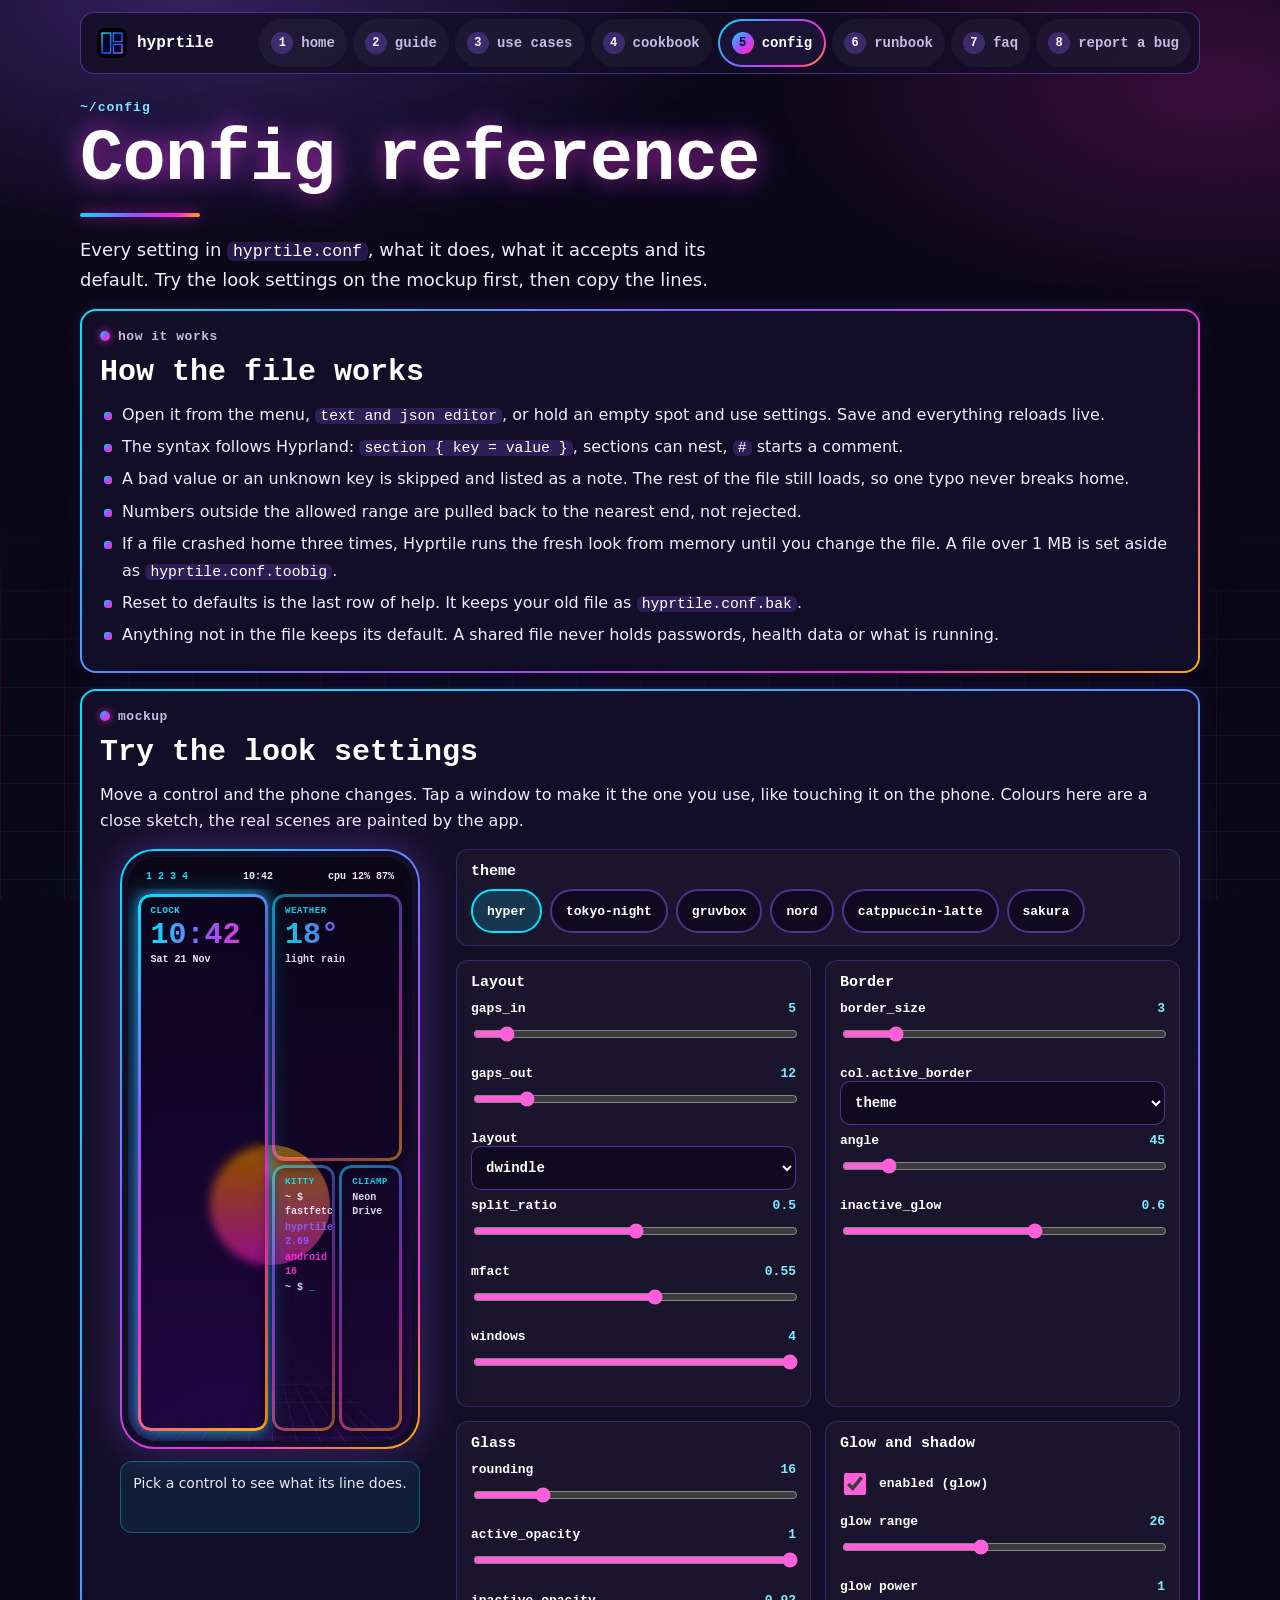
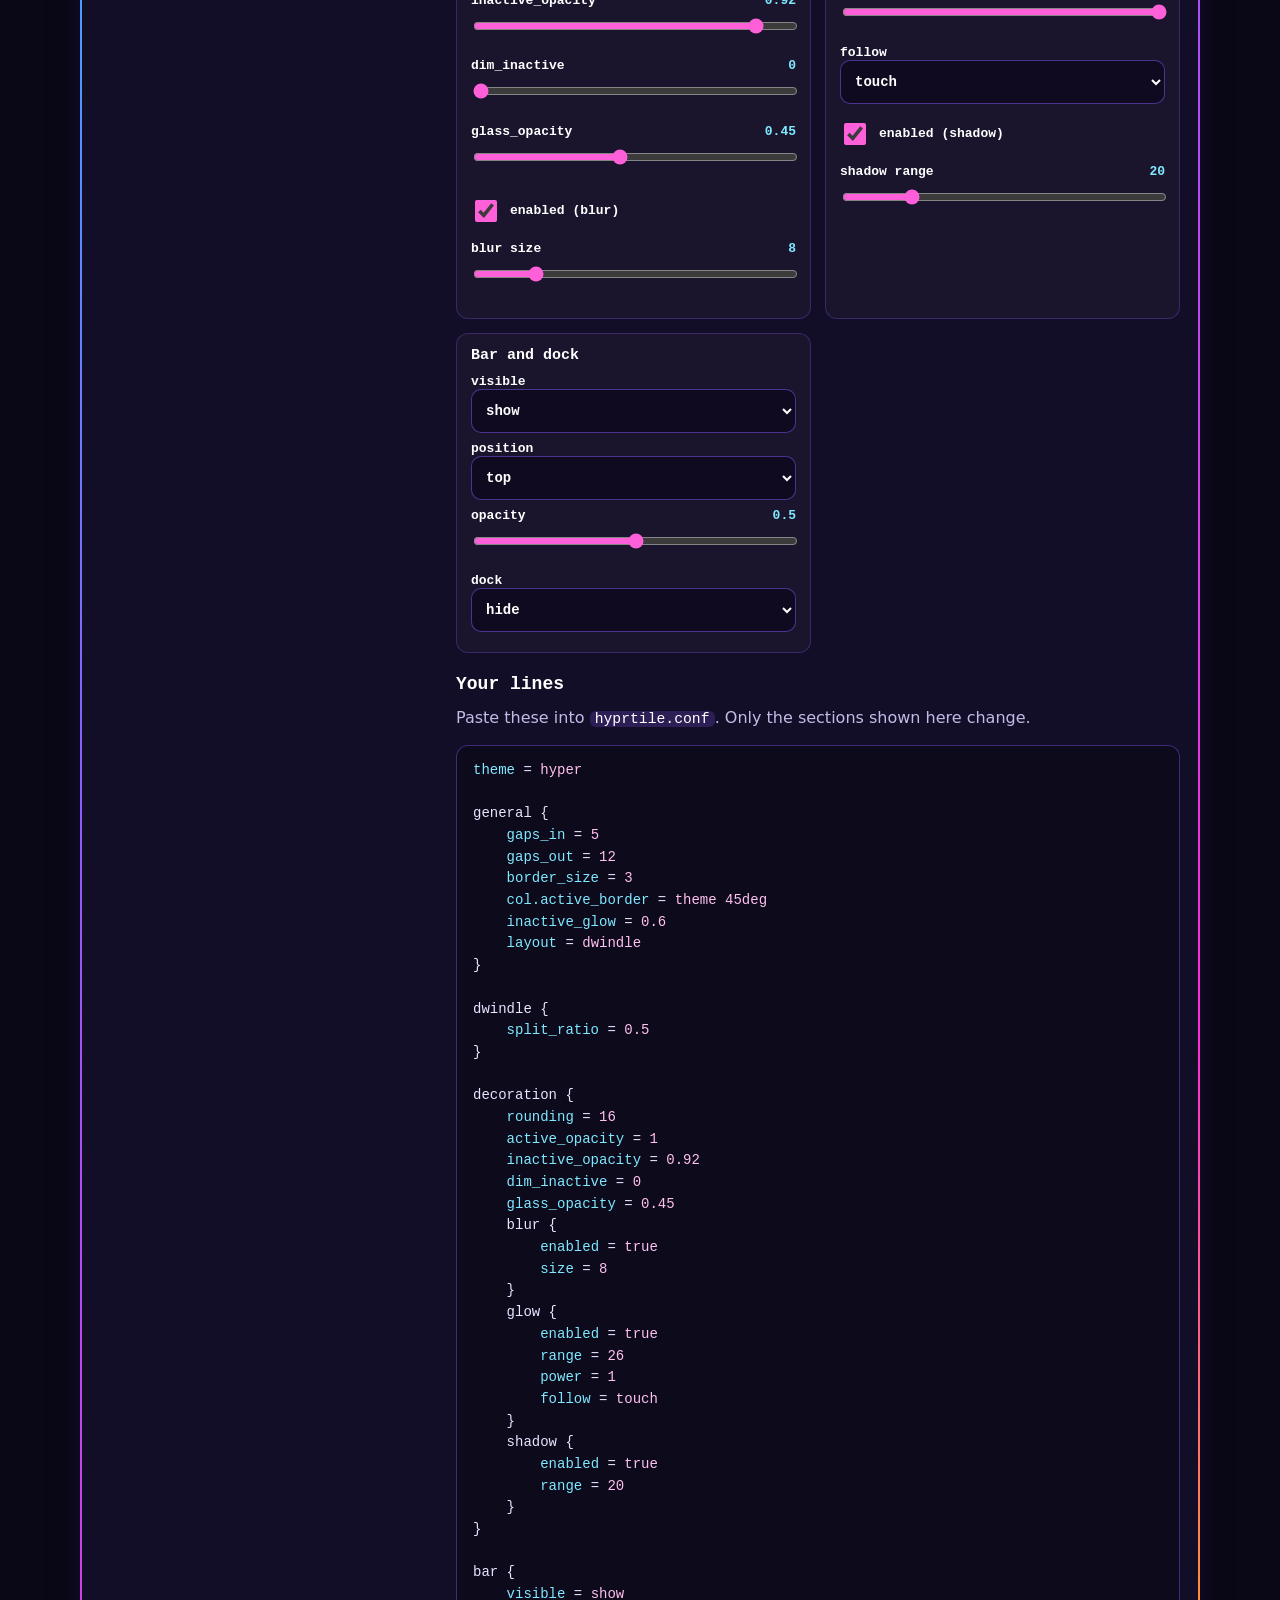
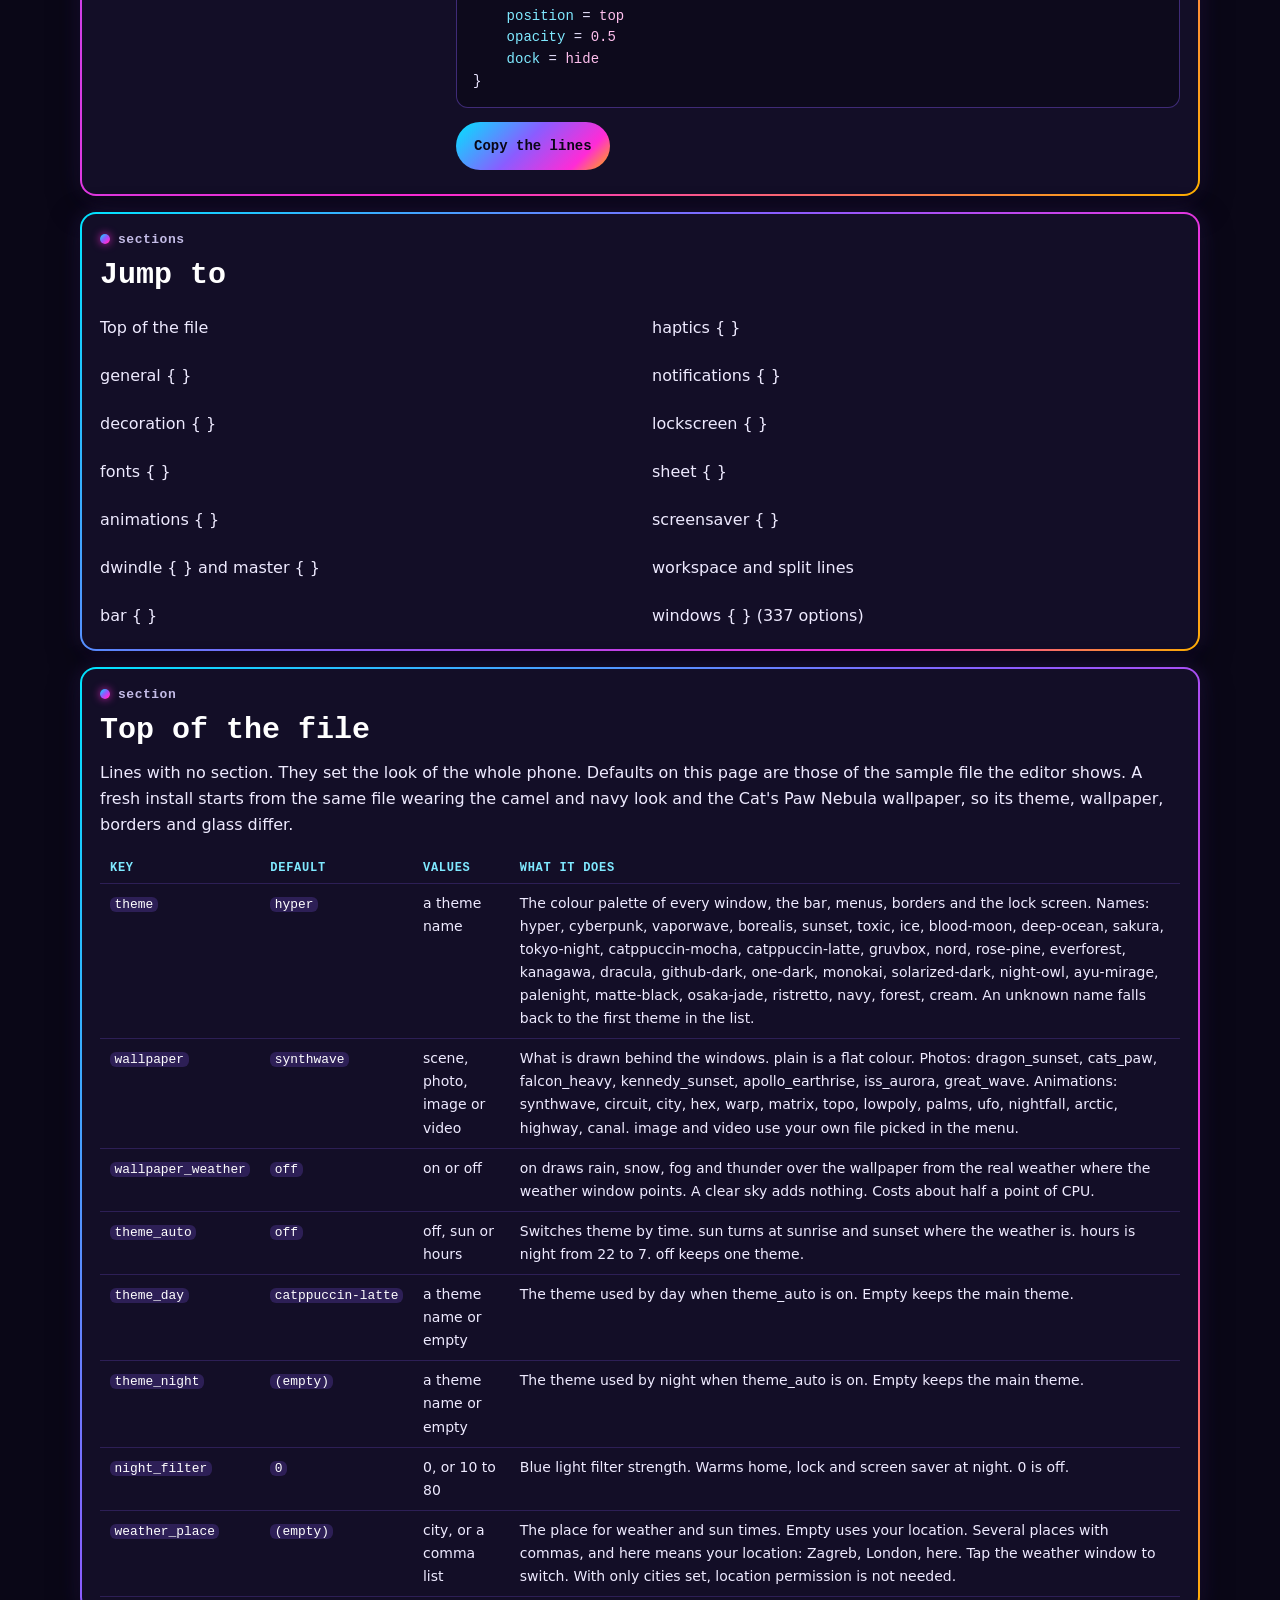
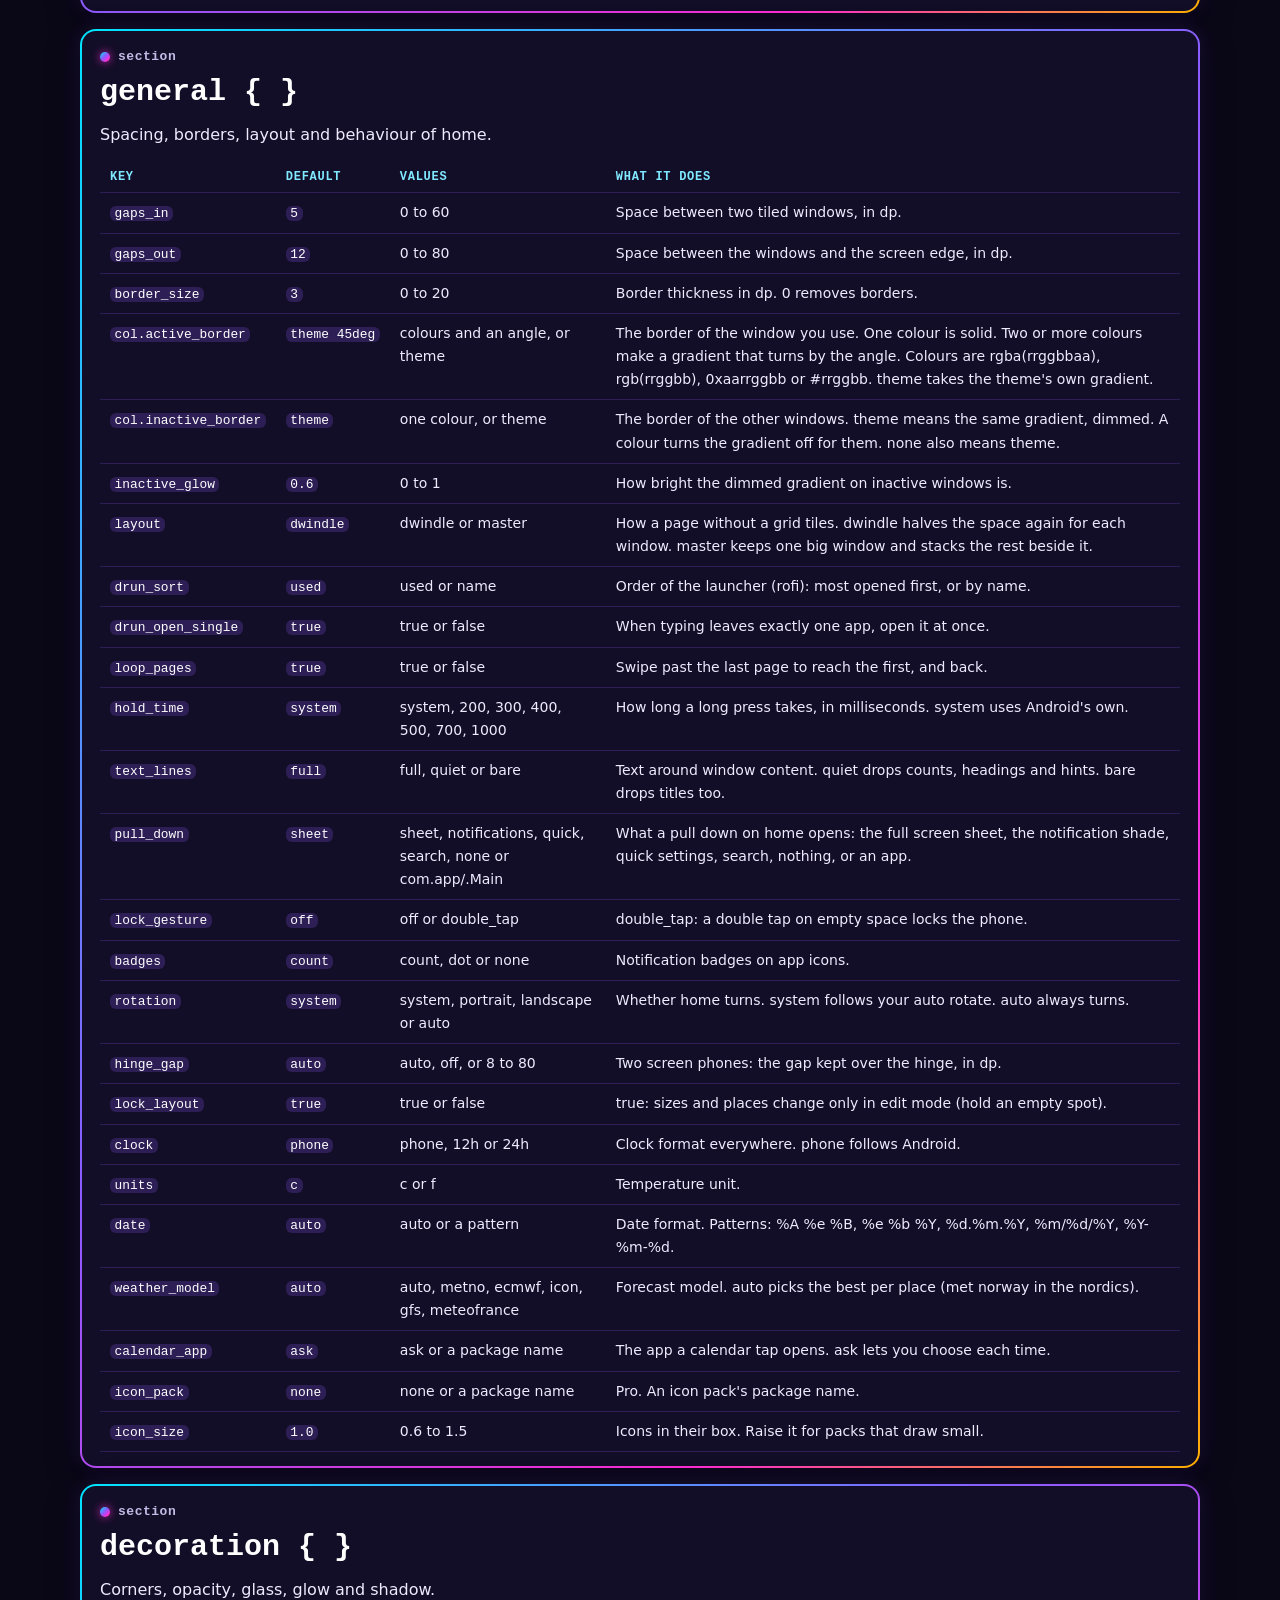
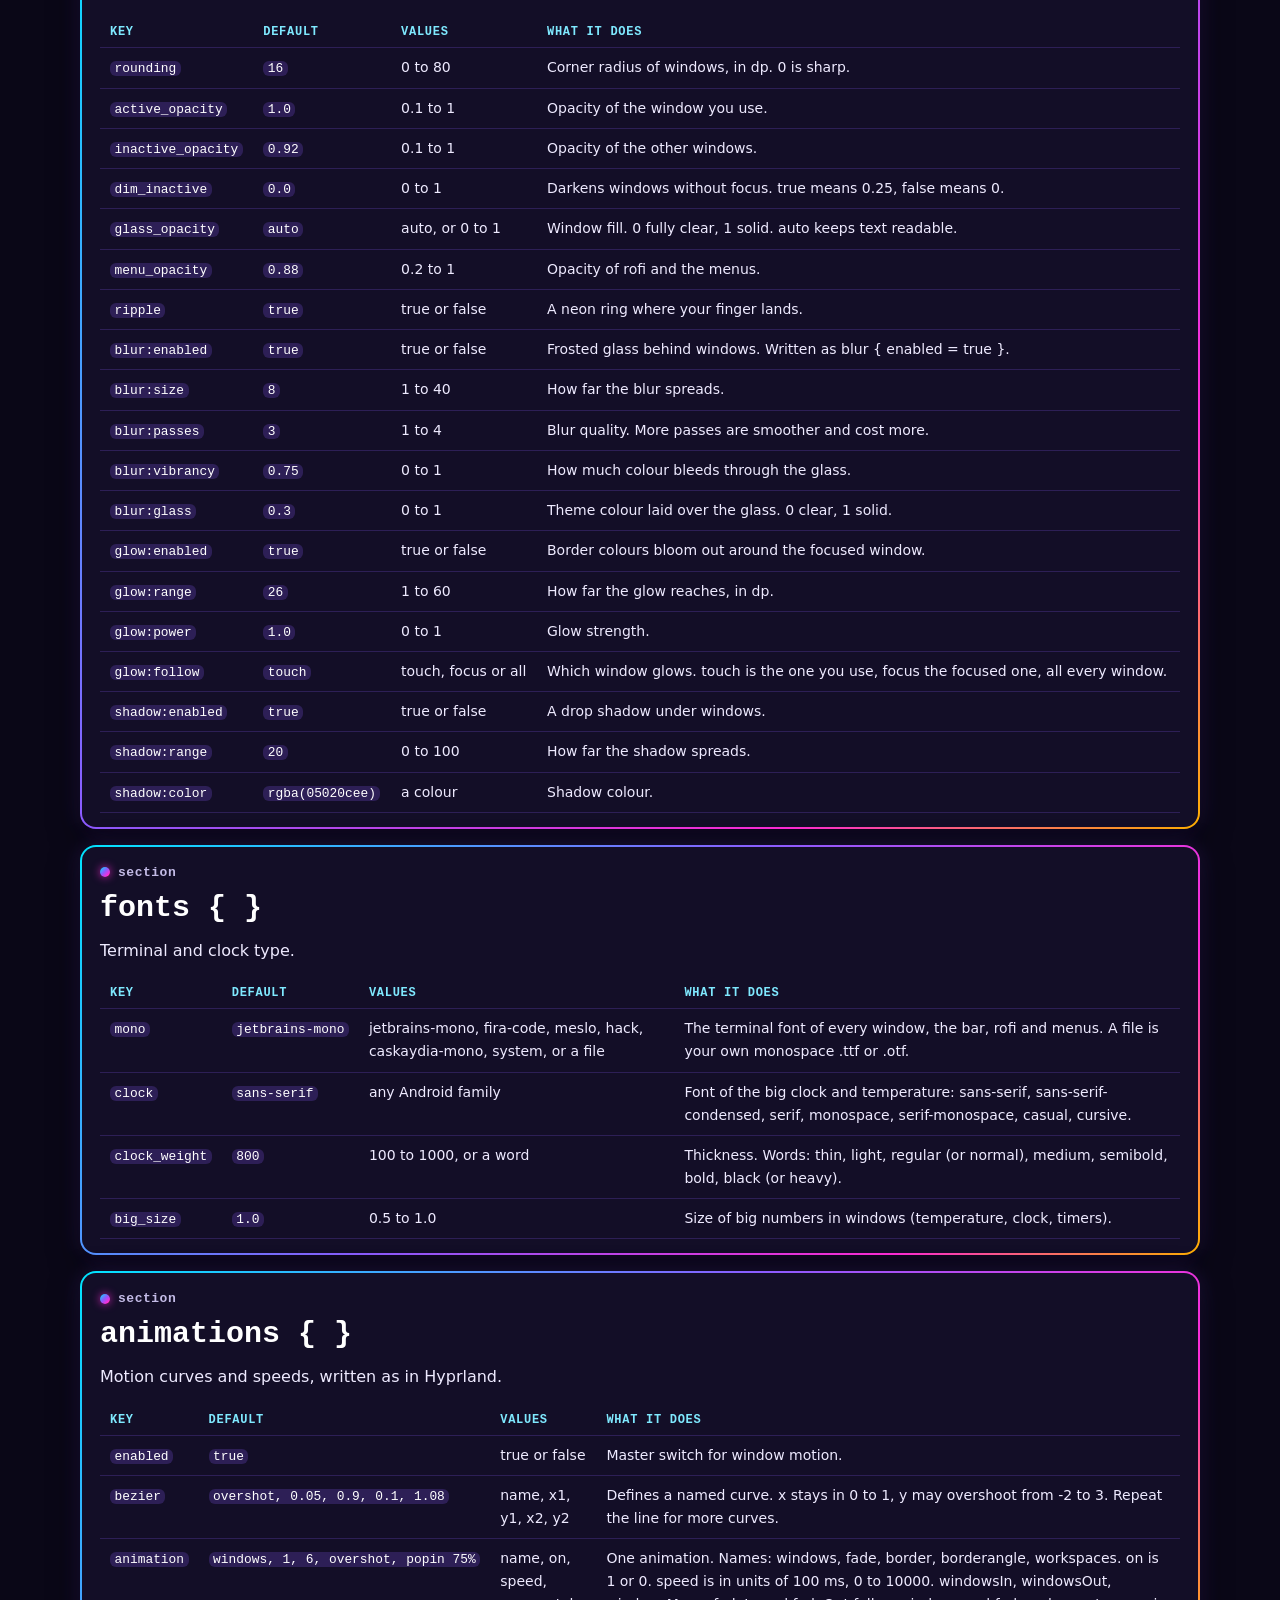
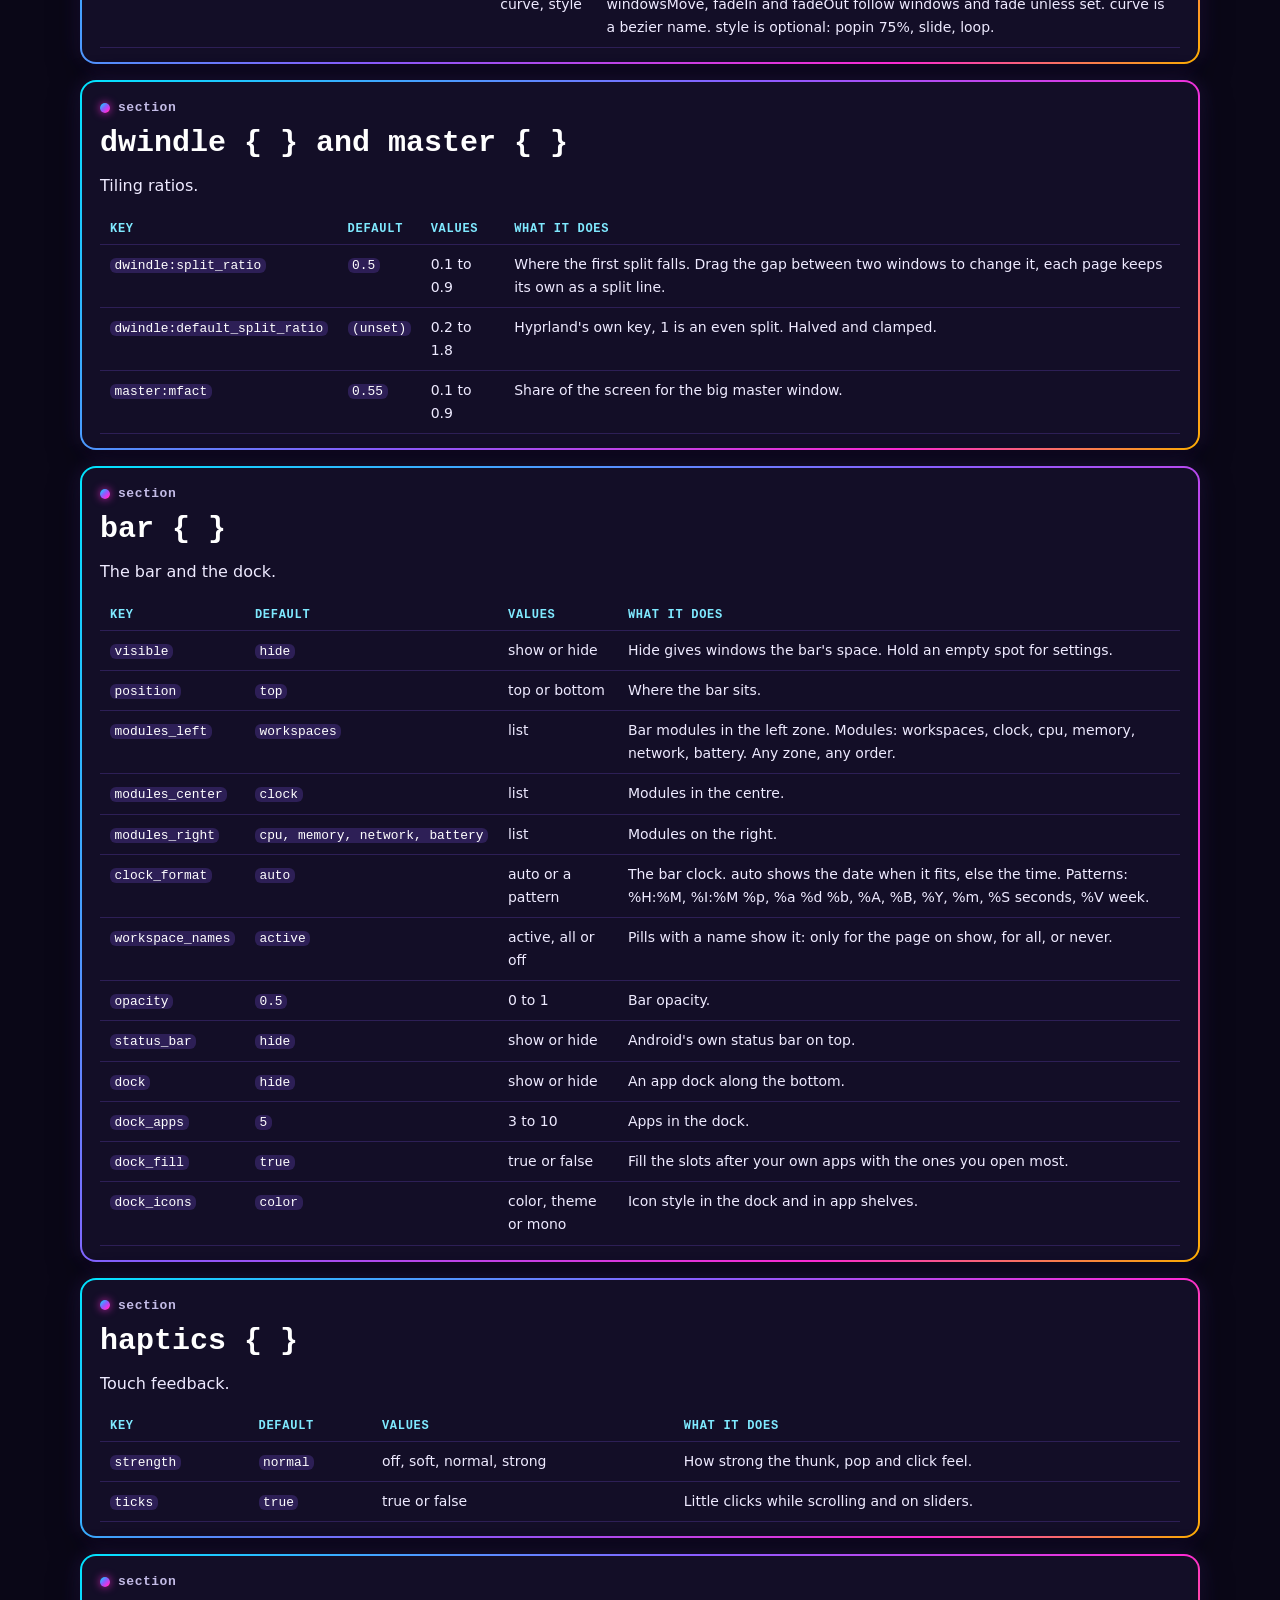
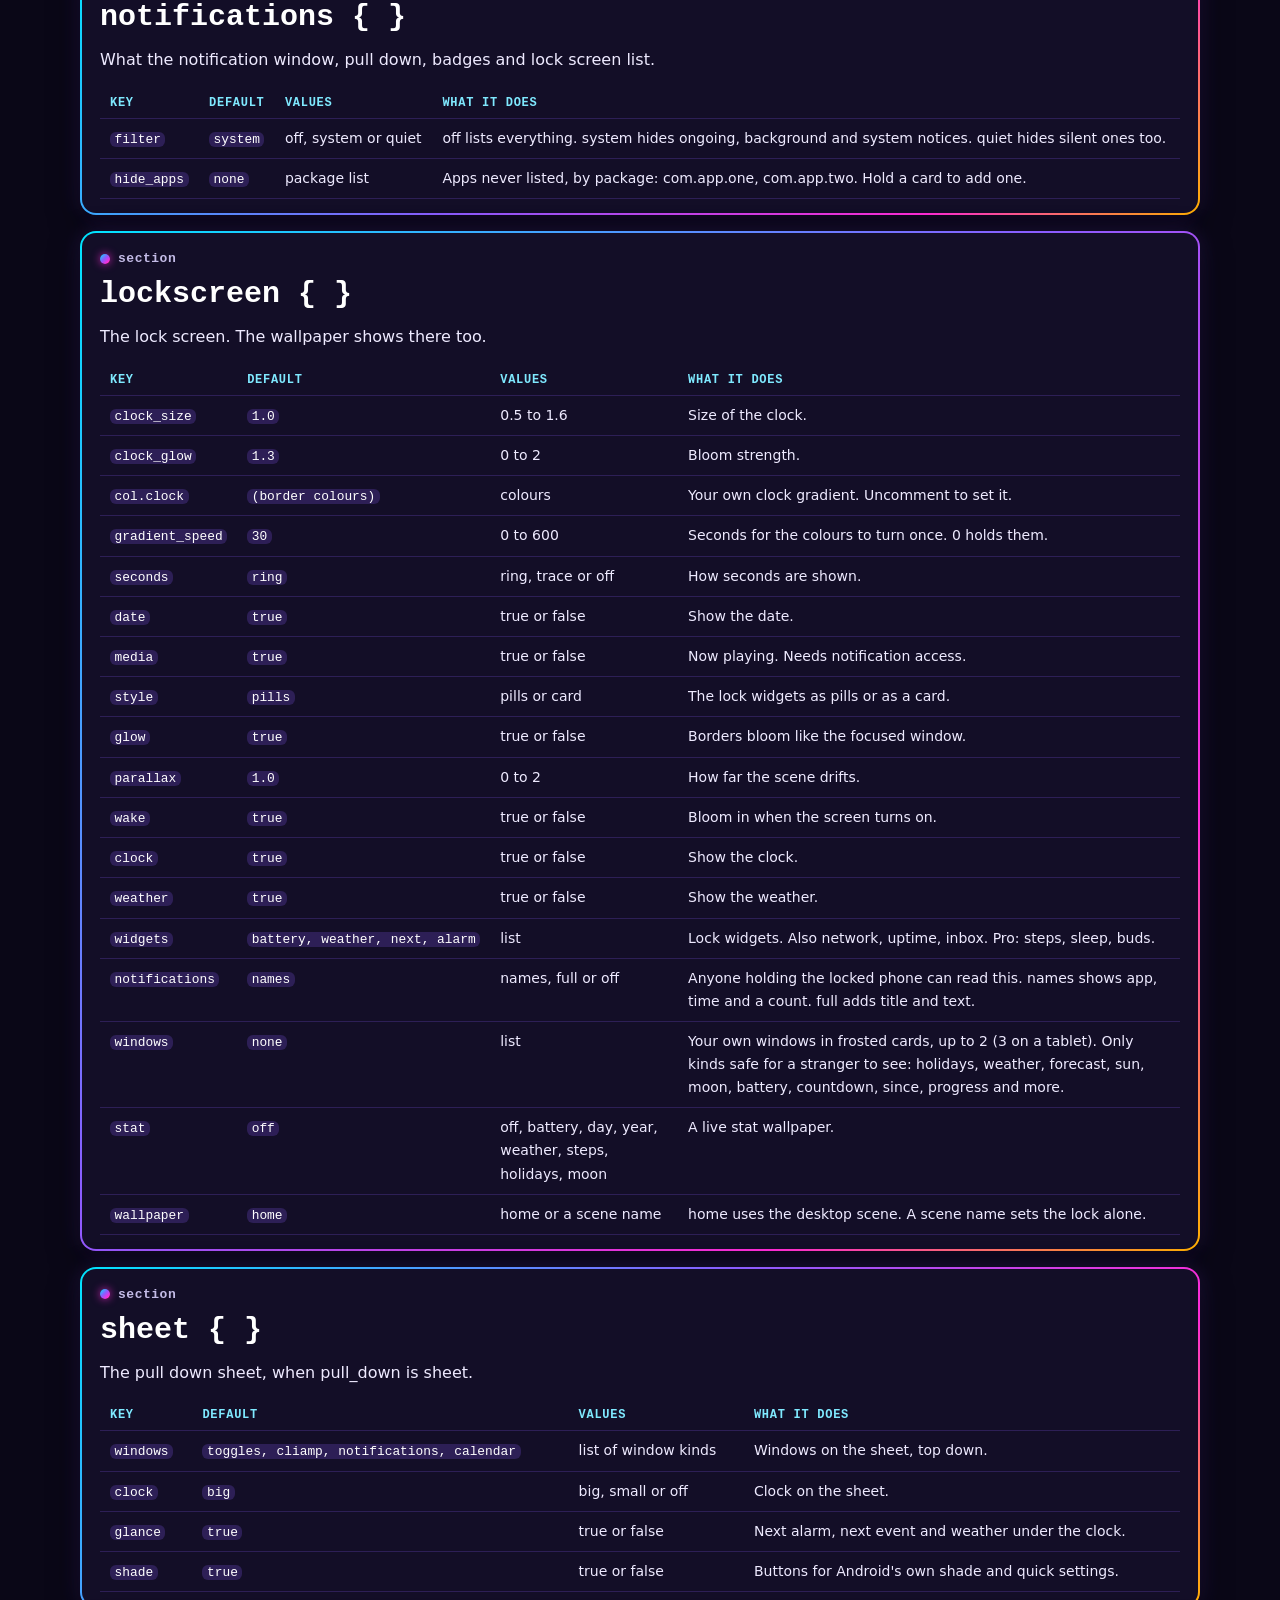
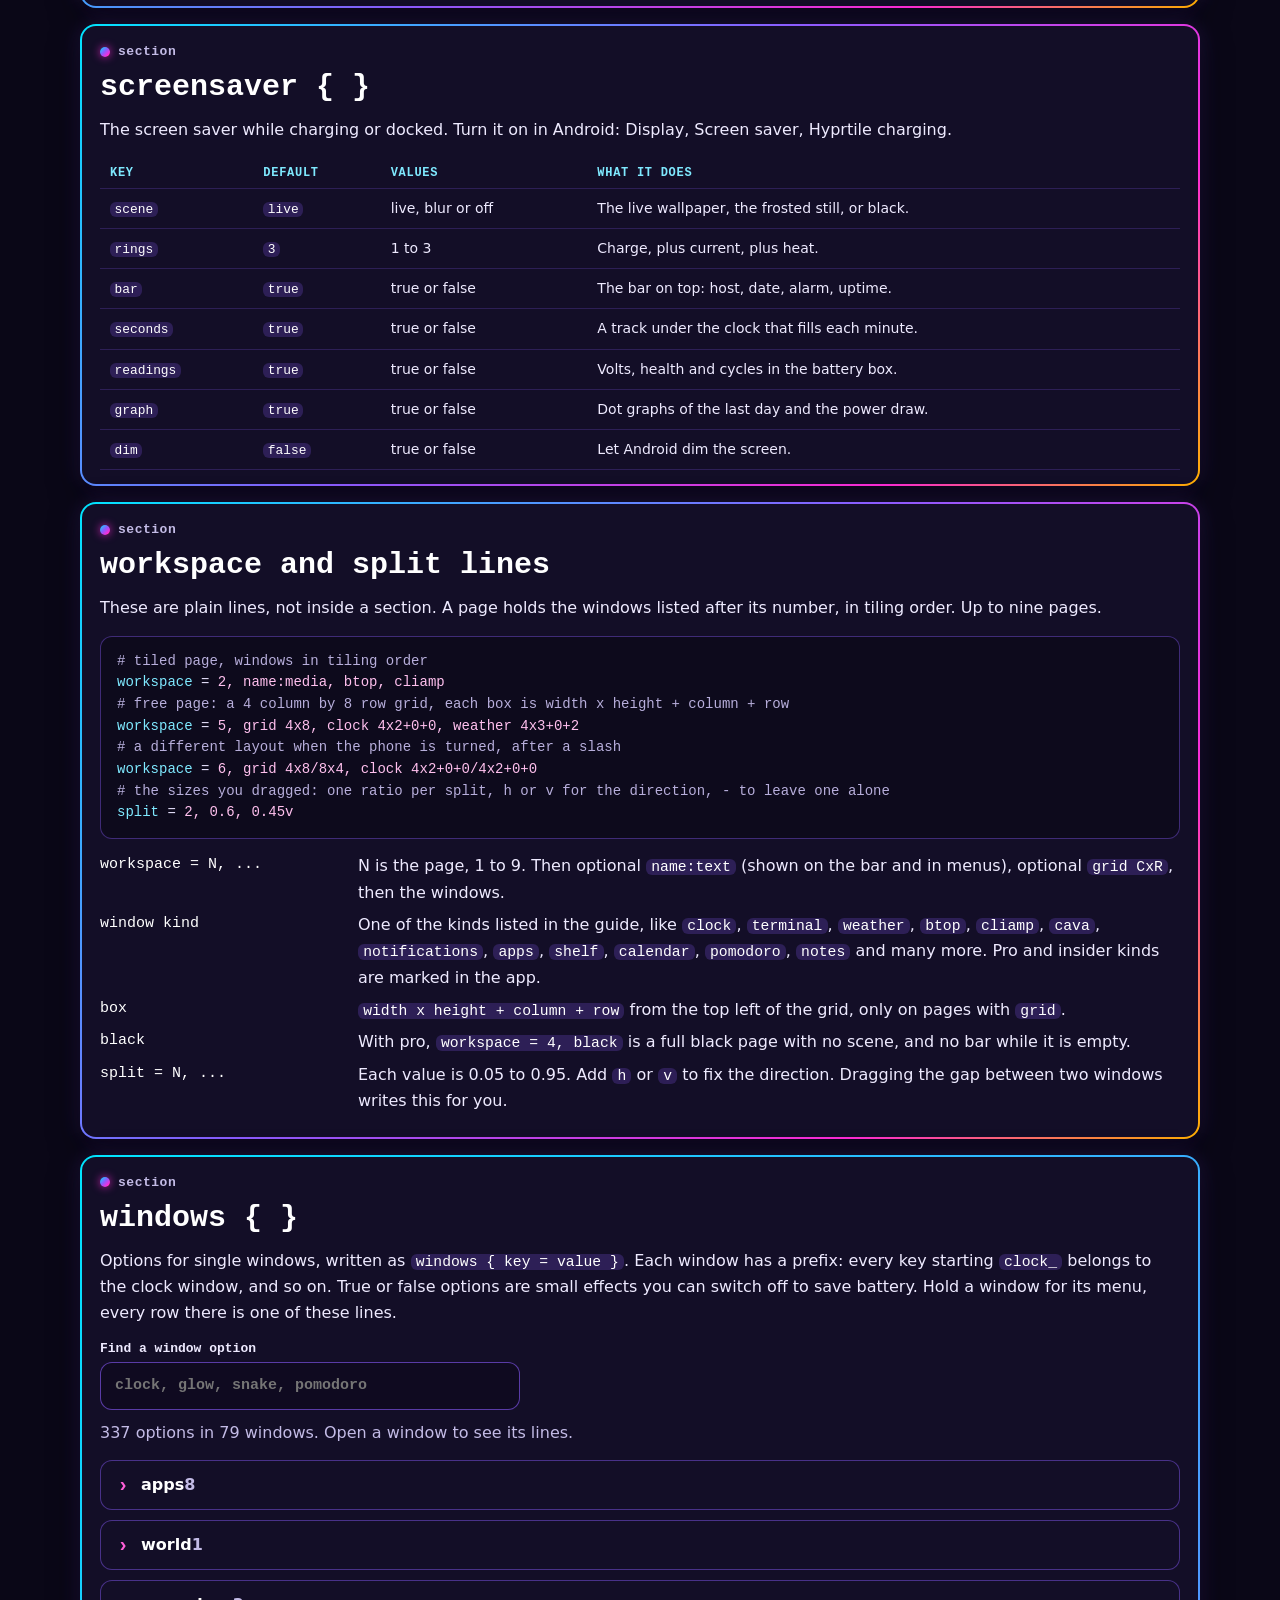
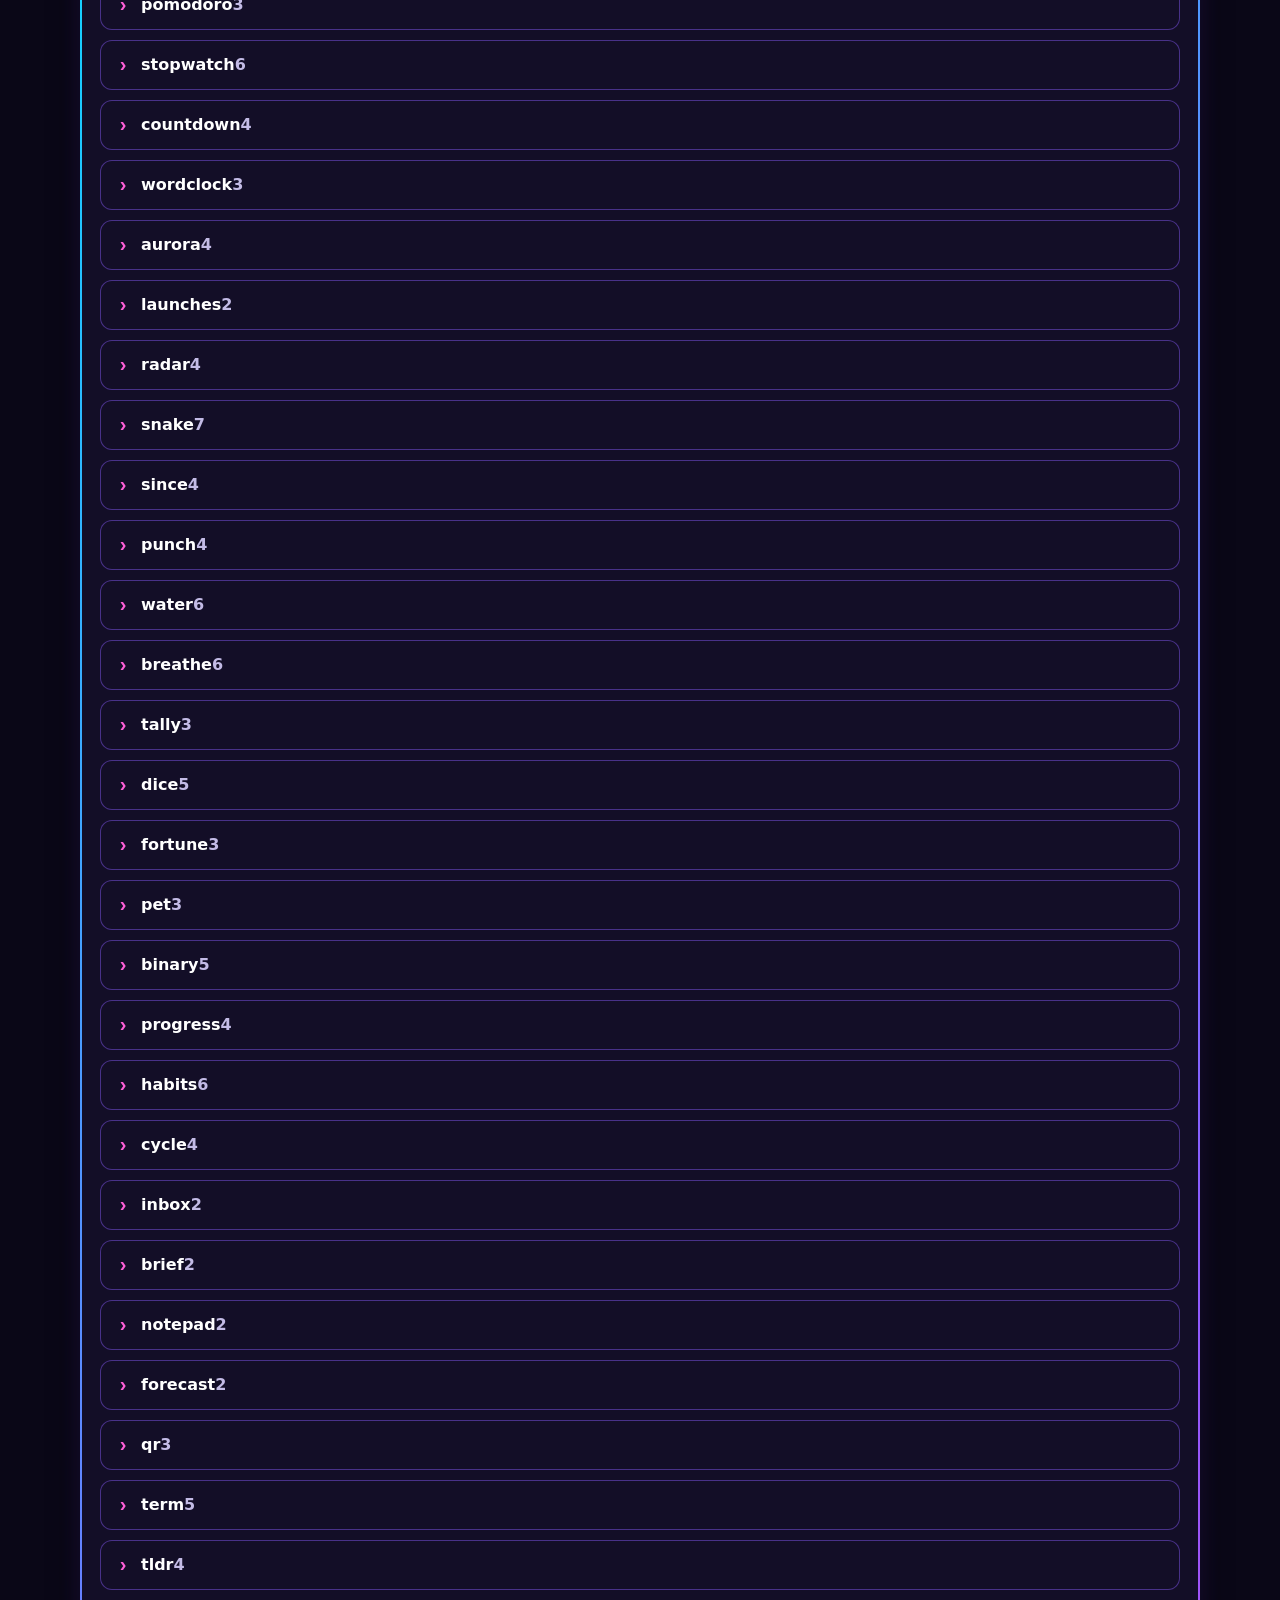
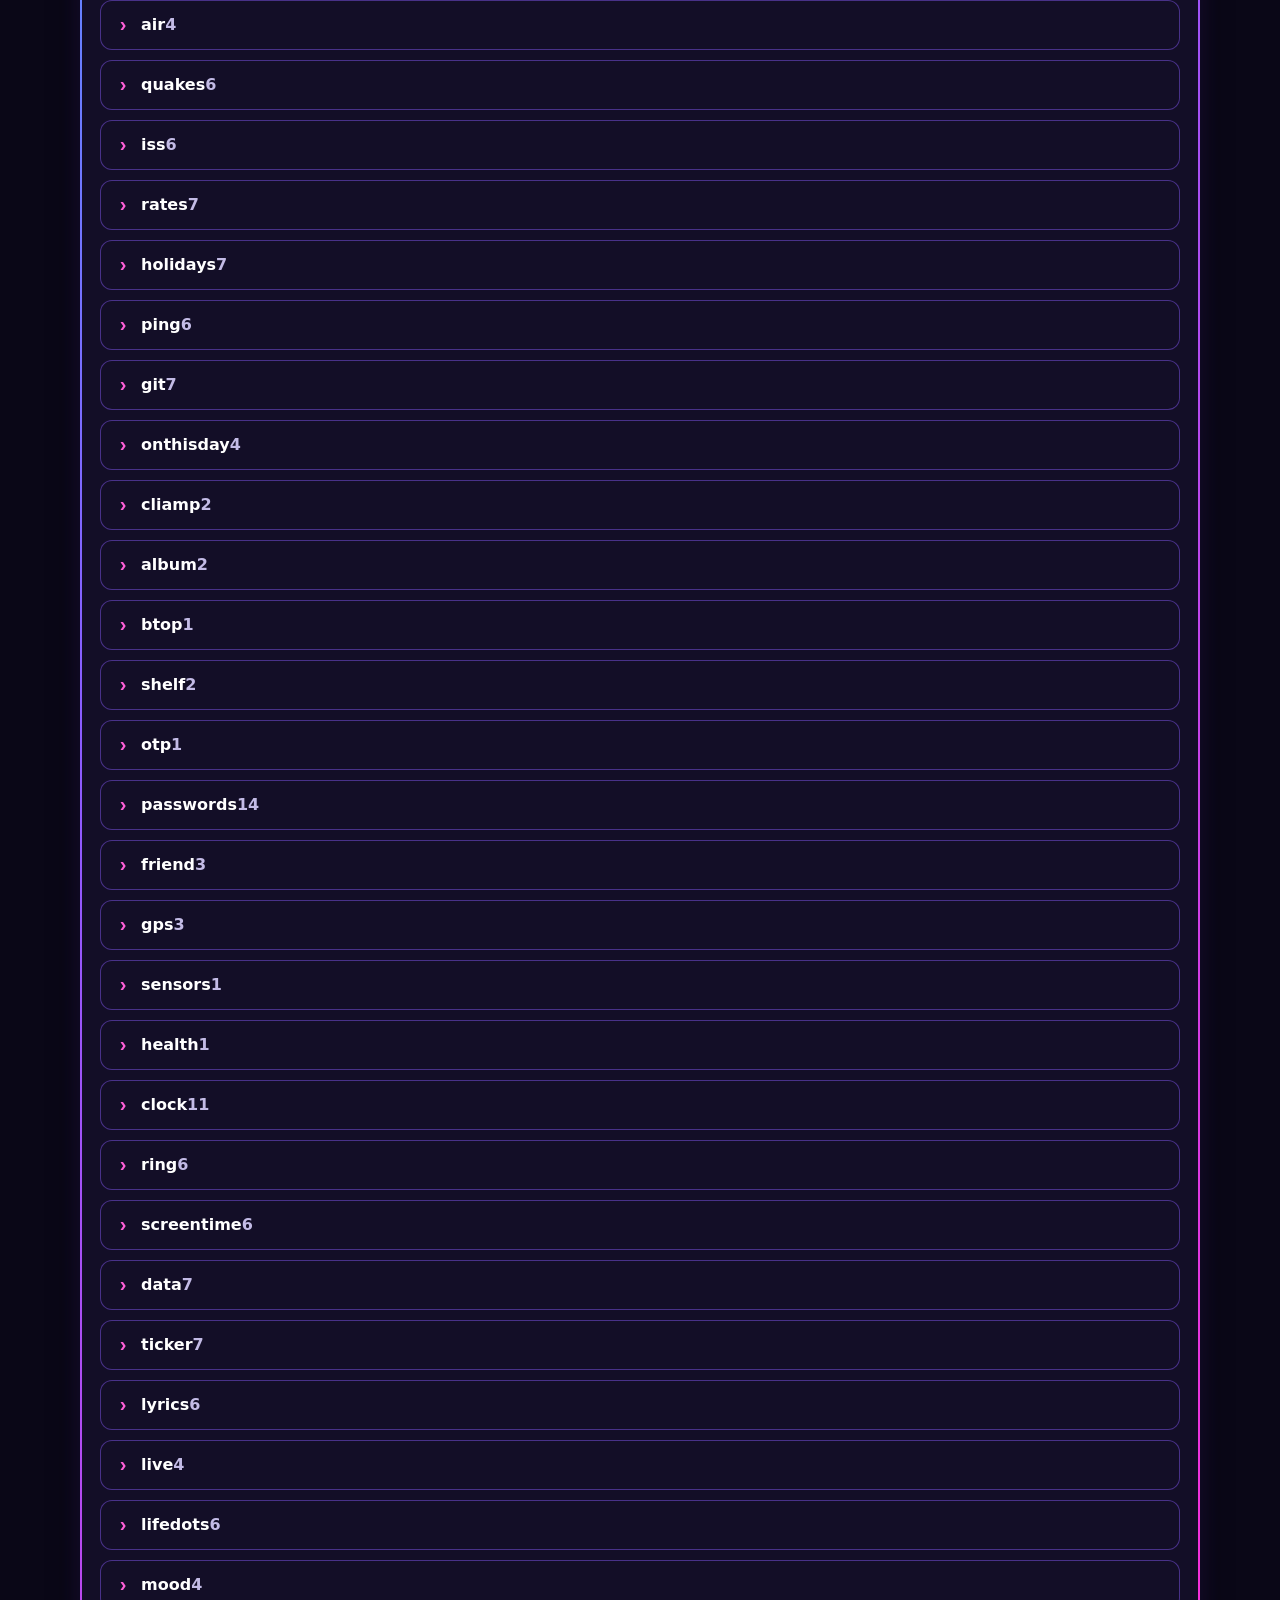
==== commit e120ed05: "Config reference: fresh install defaults, animation units, none and normal words, theme fallback" ====
--- a/docs/config.html
+++ b/docs/config.html
@@ -112,11 +112,11 @@
 
 <nav class="tile toc" aria-labelledby="toc-h"><div class="title" aria-hidden="true">sections</div><h2 id="toc-h">Jump to</h2><ol><li><a href="#s-top">Top of the file</a></li><li><a href="#s-general">general { }</a></li><li><a href="#s-decoration">decoration { }</a></li><li><a href="#s-fonts">fonts { }</a></li><li><a href="#s-animations">animations { }</a></li><li><a href="#s-layouts">dwindle { } and master { }</a></li><li><a href="#s-bar">bar { }</a></li><li><a href="#s-haptics">haptics { }</a></li><li><a href="#s-notifications">notifications { }</a></li><li><a href="#s-lockscreen">lockscreen { }</a></li><li><a href="#s-sheet">sheet { }</a></li><li><a href="#s-screensaver">screensaver { }</a></li><li><a href="#s-workspace">workspace and split lines</a></li><li><a href="#s-windows">windows { } (337 options)</a></li></ol></nav>
 
-<section class="tile" id="s-top" aria-labelledby="h-top"><div class="title" aria-hidden="true">section</div><h2 id="h-top">Top of the file</h2><p>Lines with no section. They set the look of the whole phone.</p><div class="tbl"><table><thead><tr><th scope="col">key</th><th scope="col">default</th><th scope="col">values</th><th scope="col">what it does</th></tr></thead><tbody><tr id="k-theme"><th scope="row"><code>theme</code></th><td><code>hyper</code></td><td>a theme name</td><td>The colour palette of every window, the bar, menus, borders and the lock screen. Names: hyper, cyberpunk, vaporwave, borealis, sunset, toxic, ice, blood-moon, deep-ocean, sakura, tokyo-night, catppuccin-mocha, catppuccin-latte, gruvbox, nord, rose-pine, everforest, kanagawa, dracula, github-dark, one-dark, monokai, solarized-dark, night-owl, ayu-mirage, palenight, matte-black, osaka-jade, ristretto, navy, forest, cream. An unknown name is kept as written and falls back.</td></tr><tr id="k-wallpaper"><th scope="row"><code>wallpaper</code></th><td><code>synthwave</code></td><td>scene, photo, image or video</td><td>What is drawn behind the windows. plain is a flat colour. Photos: dragon_sunset, cats_paw, falcon_heavy, kennedy_sunset, apollo_earthrise, iss_aurora, great_wave. Animations: synthwave, circuit, city, hex, warp, matrix, topo, lowpoly, palms, ufo, nightfall, arctic, highway, canal. image and video use your own file picked in the menu.</td></tr><tr id="k-wallpaper_weather"><th scope="row"><code>wallpaper_weather</code></th><td><code>off</code></td><td>on or off</td><td>on draws rain, snow, fog and thunder over the wallpaper from the real weather where the weather window points. A clear sky adds nothing. Costs about half a point of CPU.</td></tr><tr id="k-theme_auto"><th scope="row"><code>theme_auto</code></th><td><code>off</code></td><td>off, sun or hours</td><td>Switches theme by time. sun turns at sunrise and sunset where the weather is. hours is night from 22 to 7. off keeps one theme.</td></tr><tr id="k-theme_day"><th scope="row"><code>theme_day</code></th><td><code>catppuccin-latte</code></td><td>a theme name or empty</td><td>The theme used by day when theme_auto is on. Empty keeps the main theme.</td></tr><tr id="k-theme_night"><th scope="row"><code>theme_night</code></th><td><code>(empty)</code></td><td>a theme name or empty</td><td>The theme used by night when theme_auto is on. Empty keeps the main theme.</td></tr><tr id="k-night_filter"><th scope="row"><code>night_filter</code></th><td><code>0</code></td><td>0, or 10 to 80</td><td>Blue light filter strength. Warms home, lock and screen saver at night. 0 is off.</td></tr><tr id="k-weather_place"><th scope="row"><code>weather_place</code></th><td><code>(empty)</code></td><td>city, or a comma list</td><td>The place for weather and sun times. Empty uses your location. Several places with commas, and here means your location: Zagreb, London, here. Tap the weather window to switch. With only cities set, location permission is not needed.</td></tr></tbody></table></div></section>
-<section class="tile" id="s-general" aria-labelledby="h-general"><div class="title" aria-hidden="true">section</div><h2 id="h-general">general { }</h2><p>Spacing, borders, layout and behaviour of home.</p><div class="tbl"><table><thead><tr><th scope="col">key</th><th scope="col">default</th><th scope="col">values</th><th scope="col">what it does</th></tr></thead><tbody><tr id="k-gaps_in"><th scope="row"><code>gaps_in</code></th><td><code>5</code></td><td>0 to 60</td><td>Space between two tiled windows, in dp.</td></tr><tr id="k-gaps_out"><th scope="row"><code>gaps_out</code></th><td><code>12</code></td><td>0 to 80</td><td>Space between the windows and the screen edge, in dp.</td></tr><tr id="k-border_size"><th scope="row"><code>border_size</code></th><td><code>3</code></td><td>0 to 20</td><td>Border thickness in dp. 0 removes borders.</td></tr><tr id="k-col.active_border"><th scope="row"><code>col.active_border</code></th><td><code>theme 45deg</code></td><td>colours and an angle, or theme</td><td>The border of the window you use. One colour is solid. Two or more colours make a gradient that turns by the angle. Colours are rgba(rrggbbaa), rgb(rrggbb), 0xaarrggbb or #rrggbb. theme takes the theme&#x27;s own gradient.</td></tr><tr id="k-col.inactive_border"><th scope="row"><code>col.inactive_border</code></th><td><code>theme</code></td><td>one colour, or theme</td><td>The border of the other windows. theme means the same gradient, dimmed. A colour turns the gradient off for them.</td></tr><tr id="k-inactive_glow"><th scope="row"><code>inactive_glow</code></th><td><code>0.6</code></td><td>0 to 1</td><td>How bright the dimmed gradient on inactive windows is.</td></tr><tr id="k-layout"><th scope="row"><code>layout</code></th><td><code>dwindle</code></td><td>dwindle or master</td><td>How a page without a grid tiles. dwindle halves the space again for each window. master keeps one big window and stacks the rest beside it.</td></tr><tr id="k-drun_sort"><th scope="row"><code>drun_sort</code></th><td><code>used</code></td><td>used or name</td><td>Order of the launcher (rofi): most opened first, or by name.</td></tr><tr id="k-drun_open_single"><th scope="row"><code>drun_open_single</code></th><td><code>true</code></td><td>true or false</td><td>When typing leaves exactly one app, open it at once.</td></tr><tr id="k-loop_pages"><th scope="row"><code>loop_pages</code></th><td><code>true</code></td><td>true or false</td><td>Swipe past the last page to reach the first, and back.</td></tr><tr id="k-hold_time"><th scope="row"><code>hold_time</code></th><td><code>system</code></td><td>system, 200, 300, 400, 500, 700, 1000</td><td>How long a long press takes, in milliseconds. system uses Android&#x27;s own.</td></tr><tr id="k-text_lines"><th scope="row"><code>text_lines</code></th><td><code>full</code></td><td>full, quiet or bare</td><td>Text around window content. quiet drops counts, headings and hints. bare drops titles too.</td></tr><tr id="k-pull_down"><th scope="row"><code>pull_down</code></th><td><code>sheet</code></td><td>sheet, notifications, quick, search, none or com.app/.Main</td><td>What a pull down on home opens: the full screen sheet, the notification shade, quick settings, search, nothing, or an app.</td></tr><tr id="k-lock_gesture"><th scope="row"><code>lock_gesture</code></th><td><code>off</code></td><td>off or double_tap</td><td>double_tap: a double tap on empty space locks the phone.</td></tr><tr id="k-badges"><th scope="row"><code>badges</code></th><td><code>count</code></td><td>count, dot or none</td><td>Notification badges on app icons.</td></tr><tr id="k-rotation"><th scope="row"><code>rotation</code></th><td><code>system</code></td><td>system, portrait, landscape or auto</td><td>Whether home turns. system follows your auto rotate. auto always turns.</td></tr><tr id="k-hinge_gap"><th scope="row"><code>hinge_gap</code></th><td><code>auto</code></td><td>auto, off, or 8 to 80</td><td>Two screen phones: the gap kept over the hinge, in dp.</td></tr><tr id="k-lock_layout"><th scope="row"><code>lock_layout</code></th><td><code>true</code></td><td>true or false</td><td>true: sizes and places change only in edit mode (hold an empty spot).</td></tr><tr id="k-clock"><th scope="row"><code>clock</code></th><td><code>phone</code></td><td>phone, 12h or 24h</td><td>Clock format everywhere. phone follows Android.</td></tr><tr id="k-units"><th scope="row"><code>units</code></th><td><code>c</code></td><td>c or f</td><td>Temperature unit.</td></tr><tr id="k-date"><th scope="row"><code>date</code></th><td><code>auto</code></td><td>auto or a pattern</td><td>Date format. Patterns: %A %e %B, %e %b %Y, %d.%m.%Y, %m/%d/%Y, %Y-%m-%d.</td></tr><tr id="k-weather_model"><th scope="row"><code>weather_model</code></th><td><code>auto</code></td><td>auto, metno, ecmwf, icon, gfs, meteofrance</td><td>Forecast model. auto picks the best per place (met norway in the nordics).</td></tr><tr id="k-calendar_app"><th scope="row"><code>calendar_app</code></th><td><code>ask</code></td><td>ask or a package name</td><td>The app a calendar tap opens. ask lets you choose each time.</td></tr><tr id="k-icon_pack"><th scope="row"><code>icon_pack</code></th><td><code>none</code></td><td>none or a package name</td><td>Pro. An icon pack&#x27;s package name.</td></tr><tr id="k-icon_size"><th scope="row"><code>icon_size</code></th><td><code>1.0</code></td><td>0.6 to 1.5</td><td>Icons in their box. Raise it for packs that draw small.</td></tr></tbody></table></div></section>
+<section class="tile" id="s-top" aria-labelledby="h-top"><div class="title" aria-hidden="true">section</div><h2 id="h-top">Top of the file</h2><p>Lines with no section. They set the look of the whole phone. Defaults on this page are those of the sample file the editor shows. A fresh install starts from the same file wearing the camel and navy look and the Cat&#x27;s Paw Nebula wallpaper, so its theme, wallpaper, borders and glass differ.</p><div class="tbl"><table><thead><tr><th scope="col">key</th><th scope="col">default</th><th scope="col">values</th><th scope="col">what it does</th></tr></thead><tbody><tr id="k-theme"><th scope="row"><code>theme</code></th><td><code>hyper</code></td><td>a theme name</td><td>The colour palette of every window, the bar, menus, borders and the lock screen. Names: hyper, cyberpunk, vaporwave, borealis, sunset, toxic, ice, blood-moon, deep-ocean, sakura, tokyo-night, catppuccin-mocha, catppuccin-latte, gruvbox, nord, rose-pine, everforest, kanagawa, dracula, github-dark, one-dark, monokai, solarized-dark, night-owl, ayu-mirage, palenight, matte-black, osaka-jade, ristretto, navy, forest, cream. An unknown name falls back to the first theme in the list.</td></tr><tr id="k-wallpaper"><th scope="row"><code>wallpaper</code></th><td><code>synthwave</code></td><td>scene, photo, image or video</td><td>What is drawn behind the windows. plain is a flat colour. Photos: dragon_sunset, cats_paw, falcon_heavy, kennedy_sunset, apollo_earthrise, iss_aurora, great_wave. Animations: synthwave, circuit, city, hex, warp, matrix, topo, lowpoly, palms, ufo, nightfall, arctic, highway, canal. image and video use your own file picked in the menu.</td></tr><tr id="k-wallpaper_weather"><th scope="row"><code>wallpaper_weather</code></th><td><code>off</code></td><td>on or off</td><td>on draws rain, snow, fog and thunder over the wallpaper from the real weather where the weather window points. A clear sky adds nothing. Costs about half a point of CPU.</td></tr><tr id="k-theme_auto"><th scope="row"><code>theme_auto</code></th><td><code>off</code></td><td>off, sun or hours</td><td>Switches theme by time. sun turns at sunrise and sunset where the weather is. hours is night from 22 to 7. off keeps one theme.</td></tr><tr id="k-theme_day"><th scope="row"><code>theme_day</code></th><td><code>catppuccin-latte</code></td><td>a theme name or empty</td><td>The theme used by day when theme_auto is on. Empty keeps the main theme.</td></tr><tr id="k-theme_night"><th scope="row"><code>theme_night</code></th><td><code>(empty)</code></td><td>a theme name or empty</td><td>The theme used by night when theme_auto is on. Empty keeps the main theme.</td></tr><tr id="k-night_filter"><th scope="row"><code>night_filter</code></th><td><code>0</code></td><td>0, or 10 to 80</td><td>Blue light filter strength. Warms home, lock and screen saver at night. 0 is off.</td></tr><tr id="k-weather_place"><th scope="row"><code>weather_place</code></th><td><code>(empty)</code></td><td>city, or a comma list</td><td>The place for weather and sun times. Empty uses your location. Several places with commas, and here means your location: Zagreb, London, here. Tap the weather window to switch. With only cities set, location permission is not needed.</td></tr></tbody></table></div></section>
+<section class="tile" id="s-general" aria-labelledby="h-general"><div class="title" aria-hidden="true">section</div><h2 id="h-general">general { }</h2><p>Spacing, borders, layout and behaviour of home.</p><div class="tbl"><table><thead><tr><th scope="col">key</th><th scope="col">default</th><th scope="col">values</th><th scope="col">what it does</th></tr></thead><tbody><tr id="k-gaps_in"><th scope="row"><code>gaps_in</code></th><td><code>5</code></td><td>0 to 60</td><td>Space between two tiled windows, in dp.</td></tr><tr id="k-gaps_out"><th scope="row"><code>gaps_out</code></th><td><code>12</code></td><td>0 to 80</td><td>Space between the windows and the screen edge, in dp.</td></tr><tr id="k-border_size"><th scope="row"><code>border_size</code></th><td><code>3</code></td><td>0 to 20</td><td>Border thickness in dp. 0 removes borders.</td></tr><tr id="k-col.active_border"><th scope="row"><code>col.active_border</code></th><td><code>theme 45deg</code></td><td>colours and an angle, or theme</td><td>The border of the window you use. One colour is solid. Two or more colours make a gradient that turns by the angle. Colours are rgba(rrggbbaa), rgb(rrggbb), 0xaarrggbb or #rrggbb. theme takes the theme&#x27;s own gradient.</td></tr><tr id="k-col.inactive_border"><th scope="row"><code>col.inactive_border</code></th><td><code>theme</code></td><td>one colour, or theme</td><td>The border of the other windows. theme means the same gradient, dimmed. A colour turns the gradient off for them. none also means theme.</td></tr><tr id="k-inactive_glow"><th scope="row"><code>inactive_glow</code></th><td><code>0.6</code></td><td>0 to 1</td><td>How bright the dimmed gradient on inactive windows is.</td></tr><tr id="k-layout"><th scope="row"><code>layout</code></th><td><code>dwindle</code></td><td>dwindle or master</td><td>How a page without a grid tiles. dwindle halves the space again for each window. master keeps one big window and stacks the rest beside it.</td></tr><tr id="k-drun_sort"><th scope="row"><code>drun_sort</code></th><td><code>used</code></td><td>used or name</td><td>Order of the launcher (rofi): most opened first, or by name.</td></tr><tr id="k-drun_open_single"><th scope="row"><code>drun_open_single</code></th><td><code>true</code></td><td>true or false</td><td>When typing leaves exactly one app, open it at once.</td></tr><tr id="k-loop_pages"><th scope="row"><code>loop_pages</code></th><td><code>true</code></td><td>true or false</td><td>Swipe past the last page to reach the first, and back.</td></tr><tr id="k-hold_time"><th scope="row"><code>hold_time</code></th><td><code>system</code></td><td>system, 200, 300, 400, 500, 700, 1000</td><td>How long a long press takes, in milliseconds. system uses Android&#x27;s own.</td></tr><tr id="k-text_lines"><th scope="row"><code>text_lines</code></th><td><code>full</code></td><td>full, quiet or bare</td><td>Text around window content. quiet drops counts, headings and hints. bare drops titles too.</td></tr><tr id="k-pull_down"><th scope="row"><code>pull_down</code></th><td><code>sheet</code></td><td>sheet, notifications, quick, search, none or com.app/.Main</td><td>What a pull down on home opens: the full screen sheet, the notification shade, quick settings, search, nothing, or an app.</td></tr><tr id="k-lock_gesture"><th scope="row"><code>lock_gesture</code></th><td><code>off</code></td><td>off or double_tap</td><td>double_tap: a double tap on empty space locks the phone.</td></tr><tr id="k-badges"><th scope="row"><code>badges</code></th><td><code>count</code></td><td>count, dot or none</td><td>Notification badges on app icons.</td></tr><tr id="k-rotation"><th scope="row"><code>rotation</code></th><td><code>system</code></td><td>system, portrait, landscape or auto</td><td>Whether home turns. system follows your auto rotate. auto always turns.</td></tr><tr id="k-hinge_gap"><th scope="row"><code>hinge_gap</code></th><td><code>auto</code></td><td>auto, off, or 8 to 80</td><td>Two screen phones: the gap kept over the hinge, in dp.</td></tr><tr id="k-lock_layout"><th scope="row"><code>lock_layout</code></th><td><code>true</code></td><td>true or false</td><td>true: sizes and places change only in edit mode (hold an empty spot).</td></tr><tr id="k-clock"><th scope="row"><code>clock</code></th><td><code>phone</code></td><td>phone, 12h or 24h</td><td>Clock format everywhere. phone follows Android.</td></tr><tr id="k-units"><th scope="row"><code>units</code></th><td><code>c</code></td><td>c or f</td><td>Temperature unit.</td></tr><tr id="k-date"><th scope="row"><code>date</code></th><td><code>auto</code></td><td>auto or a pattern</td><td>Date format. Patterns: %A %e %B, %e %b %Y, %d.%m.%Y, %m/%d/%Y, %Y-%m-%d.</td></tr><tr id="k-weather_model"><th scope="row"><code>weather_model</code></th><td><code>auto</code></td><td>auto, metno, ecmwf, icon, gfs, meteofrance</td><td>Forecast model. auto picks the best per place (met norway in the nordics).</td></tr><tr id="k-calendar_app"><th scope="row"><code>calendar_app</code></th><td><code>ask</code></td><td>ask or a package name</td><td>The app a calendar tap opens. ask lets you choose each time.</td></tr><tr id="k-icon_pack"><th scope="row"><code>icon_pack</code></th><td><code>none</code></td><td>none or a package name</td><td>Pro. An icon pack&#x27;s package name.</td></tr><tr id="k-icon_size"><th scope="row"><code>icon_size</code></th><td><code>1.0</code></td><td>0.6 to 1.5</td><td>Icons in their box. Raise it for packs that draw small.</td></tr></tbody></table></div></section>
 <section class="tile" id="s-decoration" aria-labelledby="h-decoration"><div class="title" aria-hidden="true">section</div><h2 id="h-decoration">decoration { }</h2><p>Corners, opacity, glass, glow and shadow.</p><div class="tbl"><table><thead><tr><th scope="col">key</th><th scope="col">default</th><th scope="col">values</th><th scope="col">what it does</th></tr></thead><tbody><tr id="k-rounding"><th scope="row"><code>rounding</code></th><td><code>16</code></td><td>0 to 80</td><td>Corner radius of windows, in dp. 0 is sharp.</td></tr><tr id="k-active_opacity"><th scope="row"><code>active_opacity</code></th><td><code>1.0</code></td><td>0.1 to 1</td><td>Opacity of the window you use.</td></tr><tr id="k-inactive_opacity"><th scope="row"><code>inactive_opacity</code></th><td><code>0.92</code></td><td>0.1 to 1</td><td>Opacity of the other windows.</td></tr><tr id="k-dim_inactive"><th scope="row"><code>dim_inactive</code></th><td><code>0.0</code></td><td>0 to 1</td><td>Darkens windows without focus. true means 0.25, false means 0.</td></tr><tr id="k-glass_opacity"><th scope="row"><code>glass_opacity</code></th><td><code>auto</code></td><td>auto, or 0 to 1</td><td>Window fill. 0 fully clear, 1 solid. auto keeps text readable.</td></tr><tr id="k-menu_opacity"><th scope="row"><code>menu_opacity</code></th><td><code>0.88</code></td><td>0.2 to 1</td><td>Opacity of rofi and the menus.</td></tr><tr id="k-ripple"><th scope="row"><code>ripple</code></th><td><code>true</code></td><td>true or false</td><td>A neon ring where your finger lands.</td></tr><tr id="k-blur-enabled"><th scope="row"><code>blur:enabled</code></th><td><code>true</code></td><td>true or false</td><td>Frosted glass behind windows. Written as blur { enabled = true }.</td></tr><tr id="k-blur-size"><th scope="row"><code>blur:size</code></th><td><code>8</code></td><td>1 to 40</td><td>How far the blur spreads.</td></tr><tr id="k-blur-passes"><th scope="row"><code>blur:passes</code></th><td><code>3</code></td><td>1 to 4</td><td>Blur quality. More passes are smoother and cost more.</td></tr><tr id="k-blur-vibrancy"><th scope="row"><code>blur:vibrancy</code></th><td><code>0.75</code></td><td>0 to 1</td><td>How much colour bleeds through the glass.</td></tr><tr id="k-blur-glass"><th scope="row"><code>blur:glass</code></th><td><code>0.3</code></td><td>0 to 1</td><td>Theme colour laid over the glass. 0 clear, 1 solid.</td></tr><tr id="k-glow-enabled"><th scope="row"><code>glow:enabled</code></th><td><code>true</code></td><td>true or false</td><td>Border colours bloom out around the focused window.</td></tr><tr id="k-glow-range"><th scope="row"><code>glow:range</code></th><td><code>26</code></td><td>1 to 60</td><td>How far the glow reaches, in dp.</td></tr><tr id="k-glow-power"><th scope="row"><code>glow:power</code></th><td><code>1.0</code></td><td>0 to 1</td><td>Glow strength.</td></tr><tr id="k-glow-follow"><th scope="row"><code>glow:follow</code></th><td><code>touch</code></td><td>touch, focus or all</td><td>Which window glows. touch is the one you use, focus the focused one, all every window.</td></tr><tr id="k-shadow-enabled"><th scope="row"><code>shadow:enabled</code></th><td><code>true</code></td><td>true or false</td><td>A drop shadow under windows.</td></tr><tr id="k-shadow-range"><th scope="row"><code>shadow:range</code></th><td><code>20</code></td><td>0 to 100</td><td>How far the shadow spreads.</td></tr><tr id="k-shadow-color"><th scope="row"><code>shadow:color</code></th><td><code>rgba(05020cee)</code></td><td>a colour</td><td>Shadow colour.</td></tr></tbody></table></div></section>
-<section class="tile" id="s-fonts" aria-labelledby="h-fonts"><div class="title" aria-hidden="true">section</div><h2 id="h-fonts">fonts { }</h2><p>Terminal and clock type.</p><div class="tbl"><table><thead><tr><th scope="col">key</th><th scope="col">default</th><th scope="col">values</th><th scope="col">what it does</th></tr></thead><tbody><tr id="k-mono"><th scope="row"><code>mono</code></th><td><code>jetbrains-mono</code></td><td>jetbrains-mono, fira-code, meslo, hack, caskaydia-mono, system, or a file</td><td>The terminal font of every window, the bar, rofi and menus. A file is your own monospace .ttf or .otf.</td></tr><tr id="k-clock"><th scope="row"><code>clock</code></th><td><code>sans-serif</code></td><td>any Android family</td><td>Font of the big clock and temperature: sans-serif, sans-serif-condensed, serif, monospace, serif-monospace, casual, cursive.</td></tr><tr id="k-clock_weight"><th scope="row"><code>clock_weight</code></th><td><code>800</code></td><td>100 to 1000, or a word</td><td>Thickness. Words: thin, light, regular, medium, semibold, bold, black.</td></tr><tr id="k-big_size"><th scope="row"><code>big_size</code></th><td><code>1.0</code></td><td>0.5 to 1.0</td><td>Size of big numbers in windows (temperature, clock, timers).</td></tr></tbody></table></div></section>
-<section class="tile" id="s-animations" aria-labelledby="h-animations"><div class="title" aria-hidden="true">section</div><h2 id="h-animations">animations { }</h2><p>Motion curves and speeds, written as in Hyprland.</p><div class="tbl"><table><thead><tr><th scope="col">key</th><th scope="col">default</th><th scope="col">values</th><th scope="col">what it does</th></tr></thead><tbody><tr id="k-enabled"><th scope="row"><code>enabled</code></th><td><code>true</code></td><td>true or false</td><td>Master switch for window motion.</td></tr><tr id="k-bezier"><th scope="row"><code>bezier</code></th><td><code>overshot, 0.05, 0.9, 0.1, 1.08</code></td><td>name, x1, y1, x2, y2</td><td>Defines a named curve. x stays in 0 to 1, y may overshoot from -2 to 3. Repeat the line for more curves.</td></tr><tr id="k-animation"><th scope="row"><code>animation</code></th><td><code>windows, 1, 6, overshot, popin 75%</code></td><td>name, on, speed, curve, style</td><td>One animation. Names: windows, fade, border, borderangle, workspaces. on is 1 or 0. speed is in Hyprland&#x27;s units. curve is a bezier name. style is optional: popin 75%, slide, loop.</td></tr></tbody></table></div></section>
+<section class="tile" id="s-fonts" aria-labelledby="h-fonts"><div class="title" aria-hidden="true">section</div><h2 id="h-fonts">fonts { }</h2><p>Terminal and clock type.</p><div class="tbl"><table><thead><tr><th scope="col">key</th><th scope="col">default</th><th scope="col">values</th><th scope="col">what it does</th></tr></thead><tbody><tr id="k-mono"><th scope="row"><code>mono</code></th><td><code>jetbrains-mono</code></td><td>jetbrains-mono, fira-code, meslo, hack, caskaydia-mono, system, or a file</td><td>The terminal font of every window, the bar, rofi and menus. A file is your own monospace .ttf or .otf.</td></tr><tr id="k-clock"><th scope="row"><code>clock</code></th><td><code>sans-serif</code></td><td>any Android family</td><td>Font of the big clock and temperature: sans-serif, sans-serif-condensed, serif, monospace, serif-monospace, casual, cursive.</td></tr><tr id="k-clock_weight"><th scope="row"><code>clock_weight</code></th><td><code>800</code></td><td>100 to 1000, or a word</td><td>Thickness. Words: thin, light, regular (or normal), medium, semibold, bold, black (or heavy).</td></tr><tr id="k-big_size"><th scope="row"><code>big_size</code></th><td><code>1.0</code></td><td>0.5 to 1.0</td><td>Size of big numbers in windows (temperature, clock, timers).</td></tr></tbody></table></div></section>
+<section class="tile" id="s-animations" aria-labelledby="h-animations"><div class="title" aria-hidden="true">section</div><h2 id="h-animations">animations { }</h2><p>Motion curves and speeds, written as in Hyprland.</p><div class="tbl"><table><thead><tr><th scope="col">key</th><th scope="col">default</th><th scope="col">values</th><th scope="col">what it does</th></tr></thead><tbody><tr id="k-enabled"><th scope="row"><code>enabled</code></th><td><code>true</code></td><td>true or false</td><td>Master switch for window motion.</td></tr><tr id="k-bezier"><th scope="row"><code>bezier</code></th><td><code>overshot, 0.05, 0.9, 0.1, 1.08</code></td><td>name, x1, y1, x2, y2</td><td>Defines a named curve. x stays in 0 to 1, y may overshoot from -2 to 3. Repeat the line for more curves.</td></tr><tr id="k-animation"><th scope="row"><code>animation</code></th><td><code>windows, 1, 6, overshot, popin 75%</code></td><td>name, on, speed, curve, style</td><td>One animation. Names: windows, fade, border, borderangle, workspaces. on is 1 or 0. speed is in units of 100 ms, 0 to 10000. windowsIn, windowsOut, windowsMove, fadeIn and fadeOut follow windows and fade unless set. curve is a bezier name. style is optional: popin 75%, slide, loop.</td></tr></tbody></table></div></section>
 <section class="tile" id="s-layouts" aria-labelledby="h-layouts"><div class="title" aria-hidden="true">section</div><h2 id="h-layouts">dwindle { } and master { }</h2><p>Tiling ratios.</p><div class="tbl"><table><thead><tr><th scope="col">key</th><th scope="col">default</th><th scope="col">values</th><th scope="col">what it does</th></tr></thead><tbody><tr id="k-dwindle-split_ratio"><th scope="row"><code>dwindle:split_ratio</code></th><td><code>0.5</code></td><td>0.1 to 0.9</td><td>Where the first split falls. Drag the gap between two windows to change it, each page keeps its own as a split line.</td></tr><tr id="k-dwindle-default_split_ratio"><th scope="row"><code>dwindle:default_split_ratio</code></th><td><code>(unset)</code></td><td>0.2 to 1.8</td><td>Hyprland&#x27;s own key, 1 is an even split. Halved and clamped.</td></tr><tr id="k-master-mfact"><th scope="row"><code>master:mfact</code></th><td><code>0.55</code></td><td>0.1 to 0.9</td><td>Share of the screen for the big master window.</td></tr></tbody></table></div></section>
 <section class="tile" id="s-bar" aria-labelledby="h-bar"><div class="title" aria-hidden="true">section</div><h2 id="h-bar">bar { }</h2><p>The bar and the dock.</p><div class="tbl"><table><thead><tr><th scope="col">key</th><th scope="col">default</th><th scope="col">values</th><th scope="col">what it does</th></tr></thead><tbody><tr id="k-visible"><th scope="row"><code>visible</code></th><td><code>hide</code></td><td>show or hide</td><td>Hide gives windows the bar&#x27;s space. Hold an empty spot for settings.</td></tr><tr id="k-position"><th scope="row"><code>position</code></th><td><code>top</code></td><td>top or bottom</td><td>Where the bar sits.</td></tr><tr id="k-modules_left"><th scope="row"><code>modules_left</code></th><td><code>workspaces</code></td><td>list</td><td>Bar modules in the left zone. Modules: workspaces, clock, cpu, memory, network, battery. Any zone, any order.</td></tr><tr id="k-modules_center"><th scope="row"><code>modules_center</code></th><td><code>clock</code></td><td>list</td><td>Modules in the centre.</td></tr><tr id="k-modules_right"><th scope="row"><code>modules_right</code></th><td><code>cpu, memory, network, battery</code></td><td>list</td><td>Modules on the right.</td></tr><tr id="k-clock_format"><th scope="row"><code>clock_format</code></th><td><code>auto</code></td><td>auto or a pattern</td><td>The bar clock. auto shows the date when it fits, else the time. Patterns: %H:%M, %I:%M %p, %a %d %b, %A, %B, %Y, %m, %S seconds, %V week.</td></tr><tr id="k-workspace_names"><th scope="row"><code>workspace_names</code></th><td><code>active</code></td><td>active, all or off</td><td>Pills with a name show it: only for the page on show, for all, or never.</td></tr><tr id="k-opacity"><th scope="row"><code>opacity</code></th><td><code>0.5</code></td><td>0 to 1</td><td>Bar opacity.</td></tr><tr id="k-status_bar"><th scope="row"><code>status_bar</code></th><td><code>hide</code></td><td>show or hide</td><td>Android&#x27;s own status bar on top.</td></tr><tr id="k-dock"><th scope="row"><code>dock</code></th><td><code>hide</code></td><td>show or hide</td><td>An app dock along the bottom.</td></tr><tr id="k-dock_apps"><th scope="row"><code>dock_apps</code></th><td><code>5</code></td><td>3 to 10</td><td>Apps in the dock.</td></tr><tr id="k-dock_fill"><th scope="row"><code>dock_fill</code></th><td><code>true</code></td><td>true or false</td><td>Fill the slots after your own apps with the ones you open most.</td></tr><tr id="k-dock_icons"><th scope="row"><code>dock_icons</code></th><td><code>color</code></td><td>color, theme or mono</td><td>Icon style in the dock and in app shelves.</td></tr></tbody></table></div></section>
 <section class="tile" id="s-haptics" aria-labelledby="h-haptics"><div class="title" aria-hidden="true">section</div><h2 id="h-haptics">haptics { }</h2><p>Touch feedback.</p><div class="tbl"><table><thead><tr><th scope="col">key</th><th scope="col">default</th><th scope="col">values</th><th scope="col">what it does</th></tr></thead><tbody><tr id="k-strength"><th scope="row"><code>strength</code></th><td><code>normal</code></td><td>off, soft, normal, strong</td><td>How strong the thunk, pop and click feel.</td></tr><tr id="k-ticks"><th scope="row"><code>ticks</code></th><td><code>true</code></td><td>true or false</td><td>Little clicks while scrolling and on sliders.</td></tr></tbody></table></div></section>
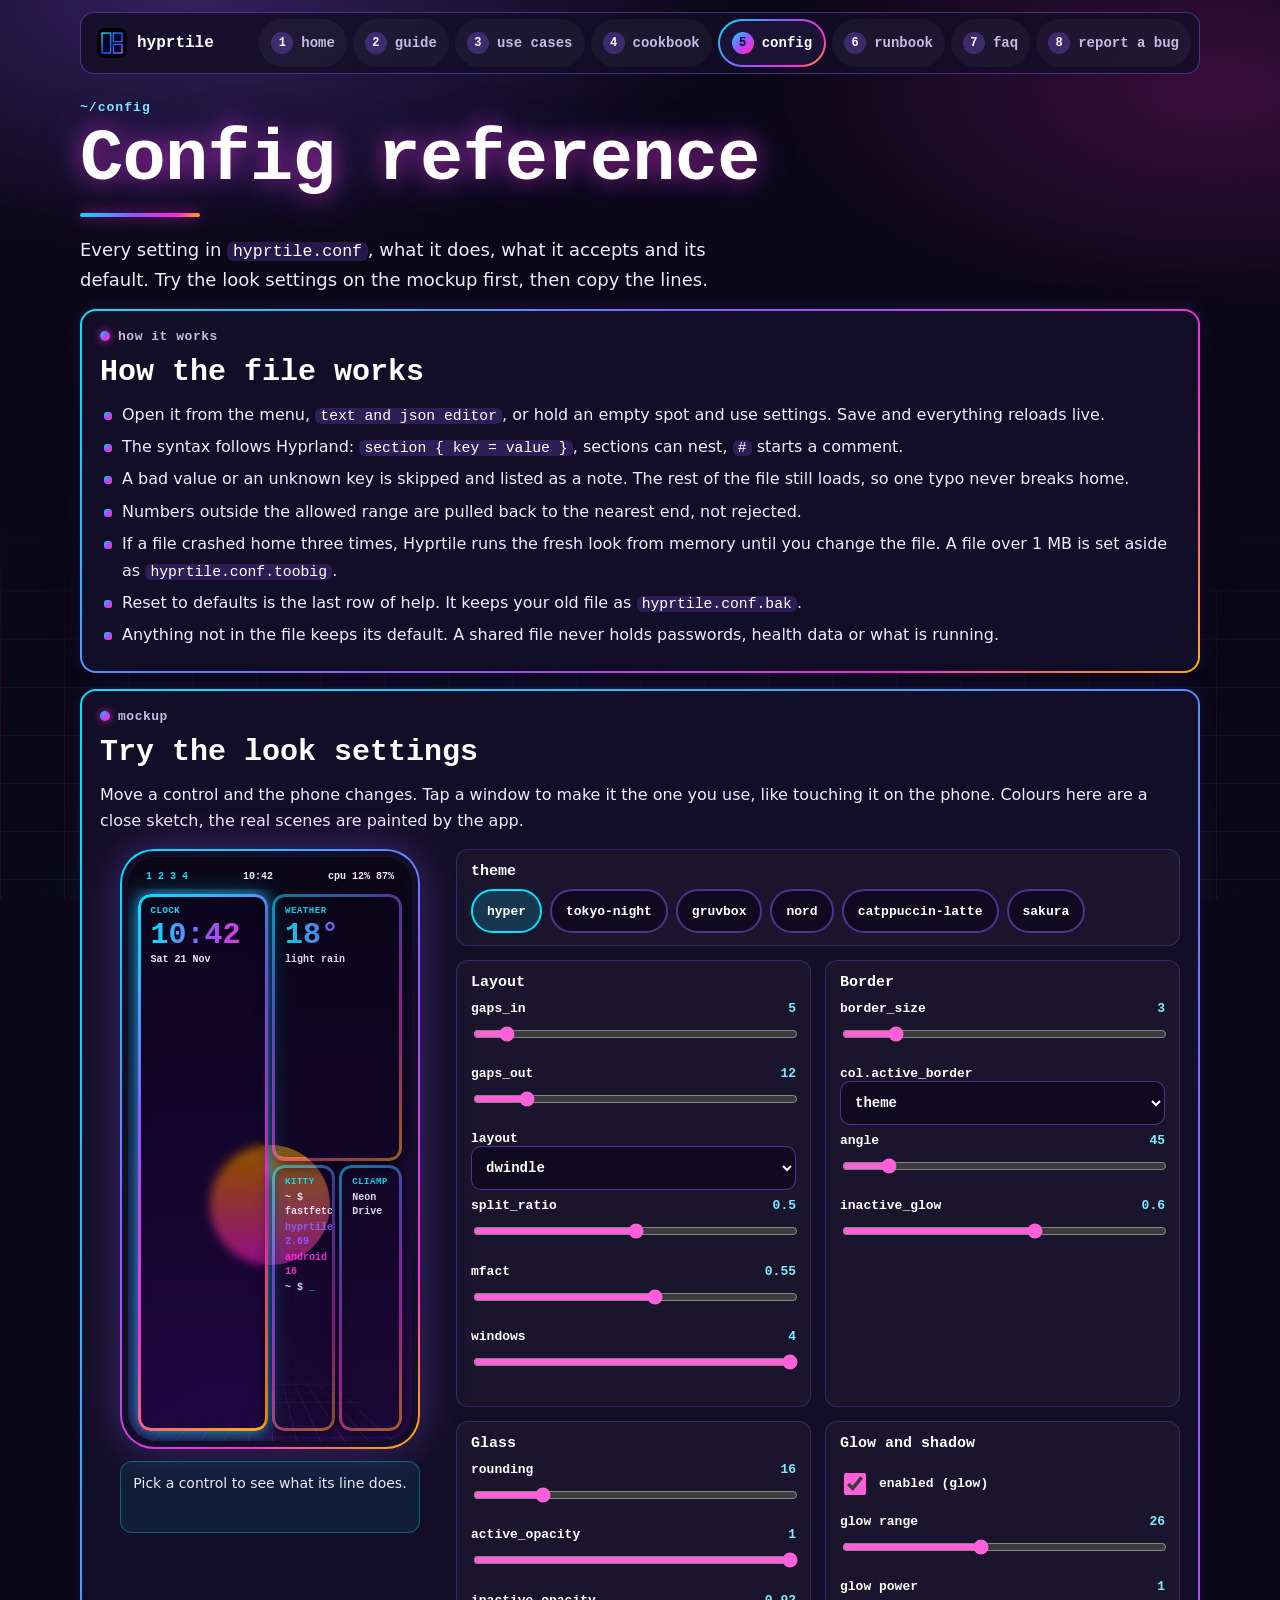
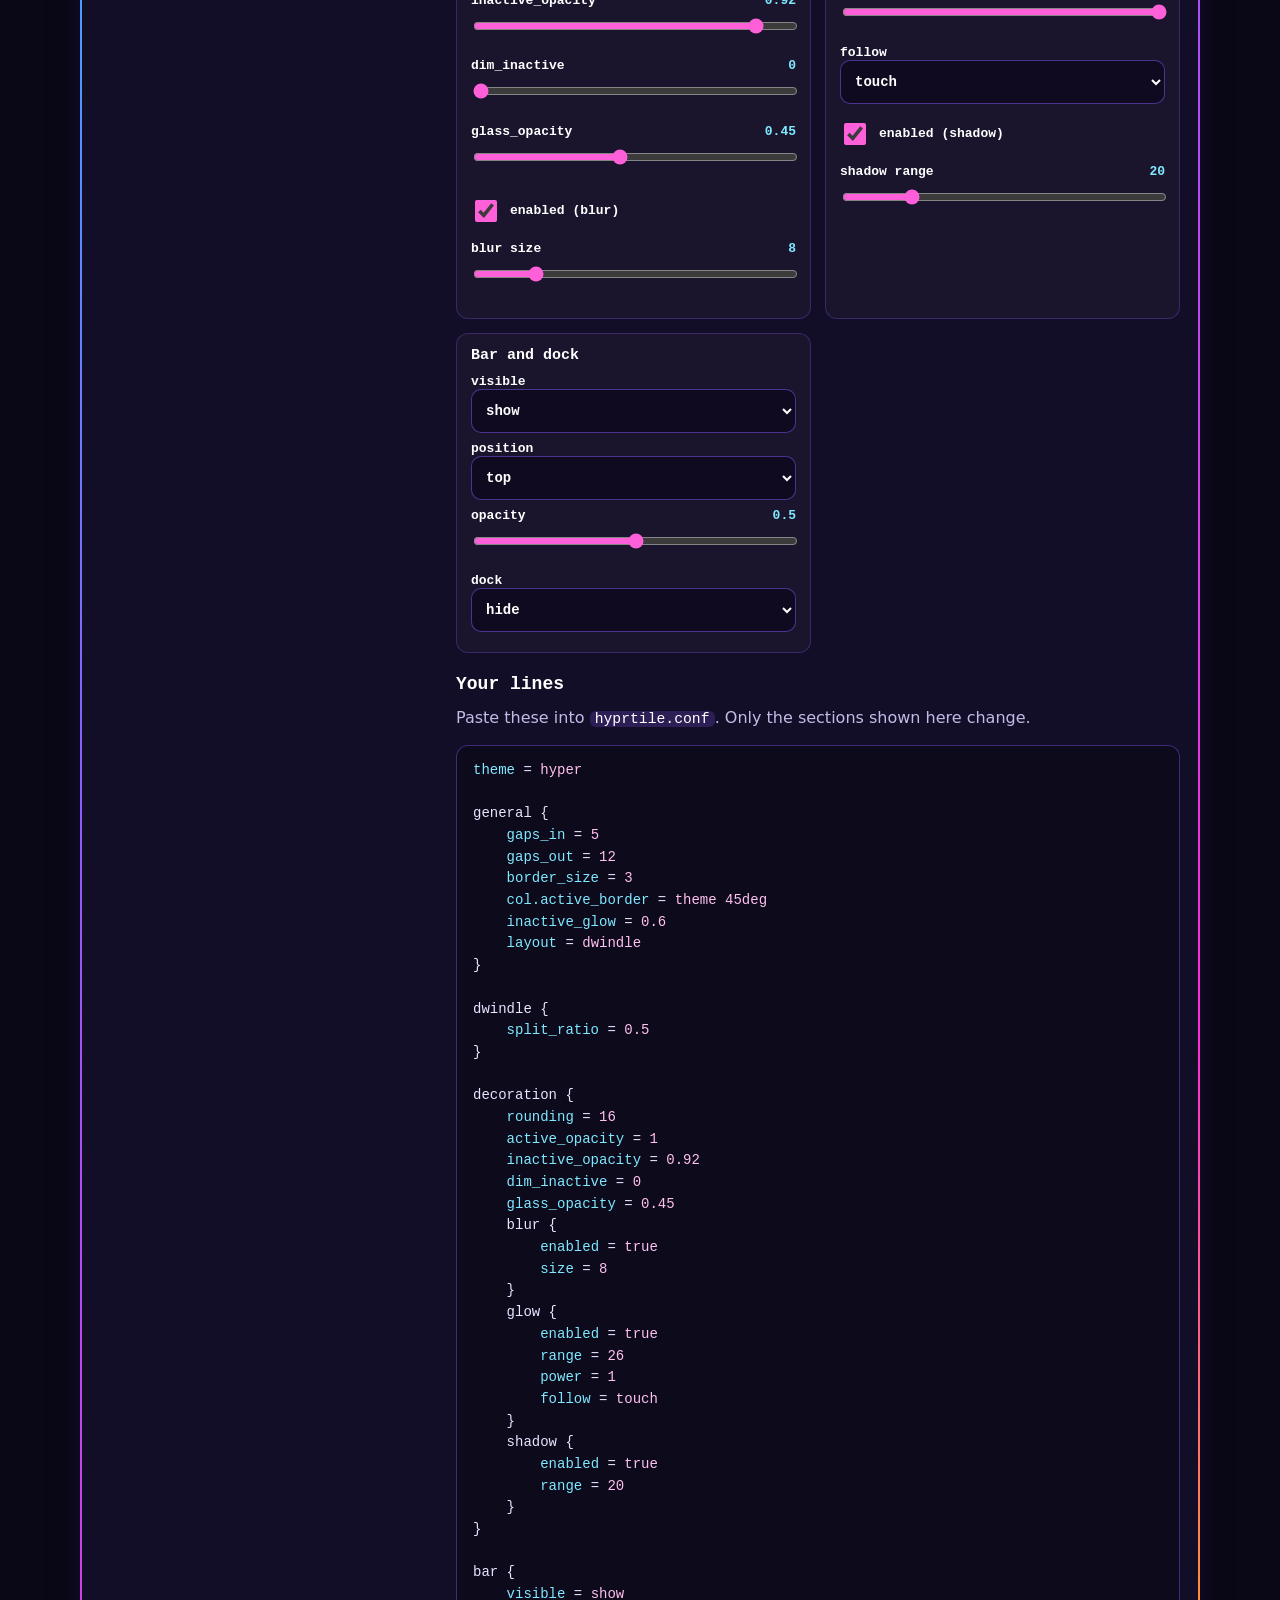
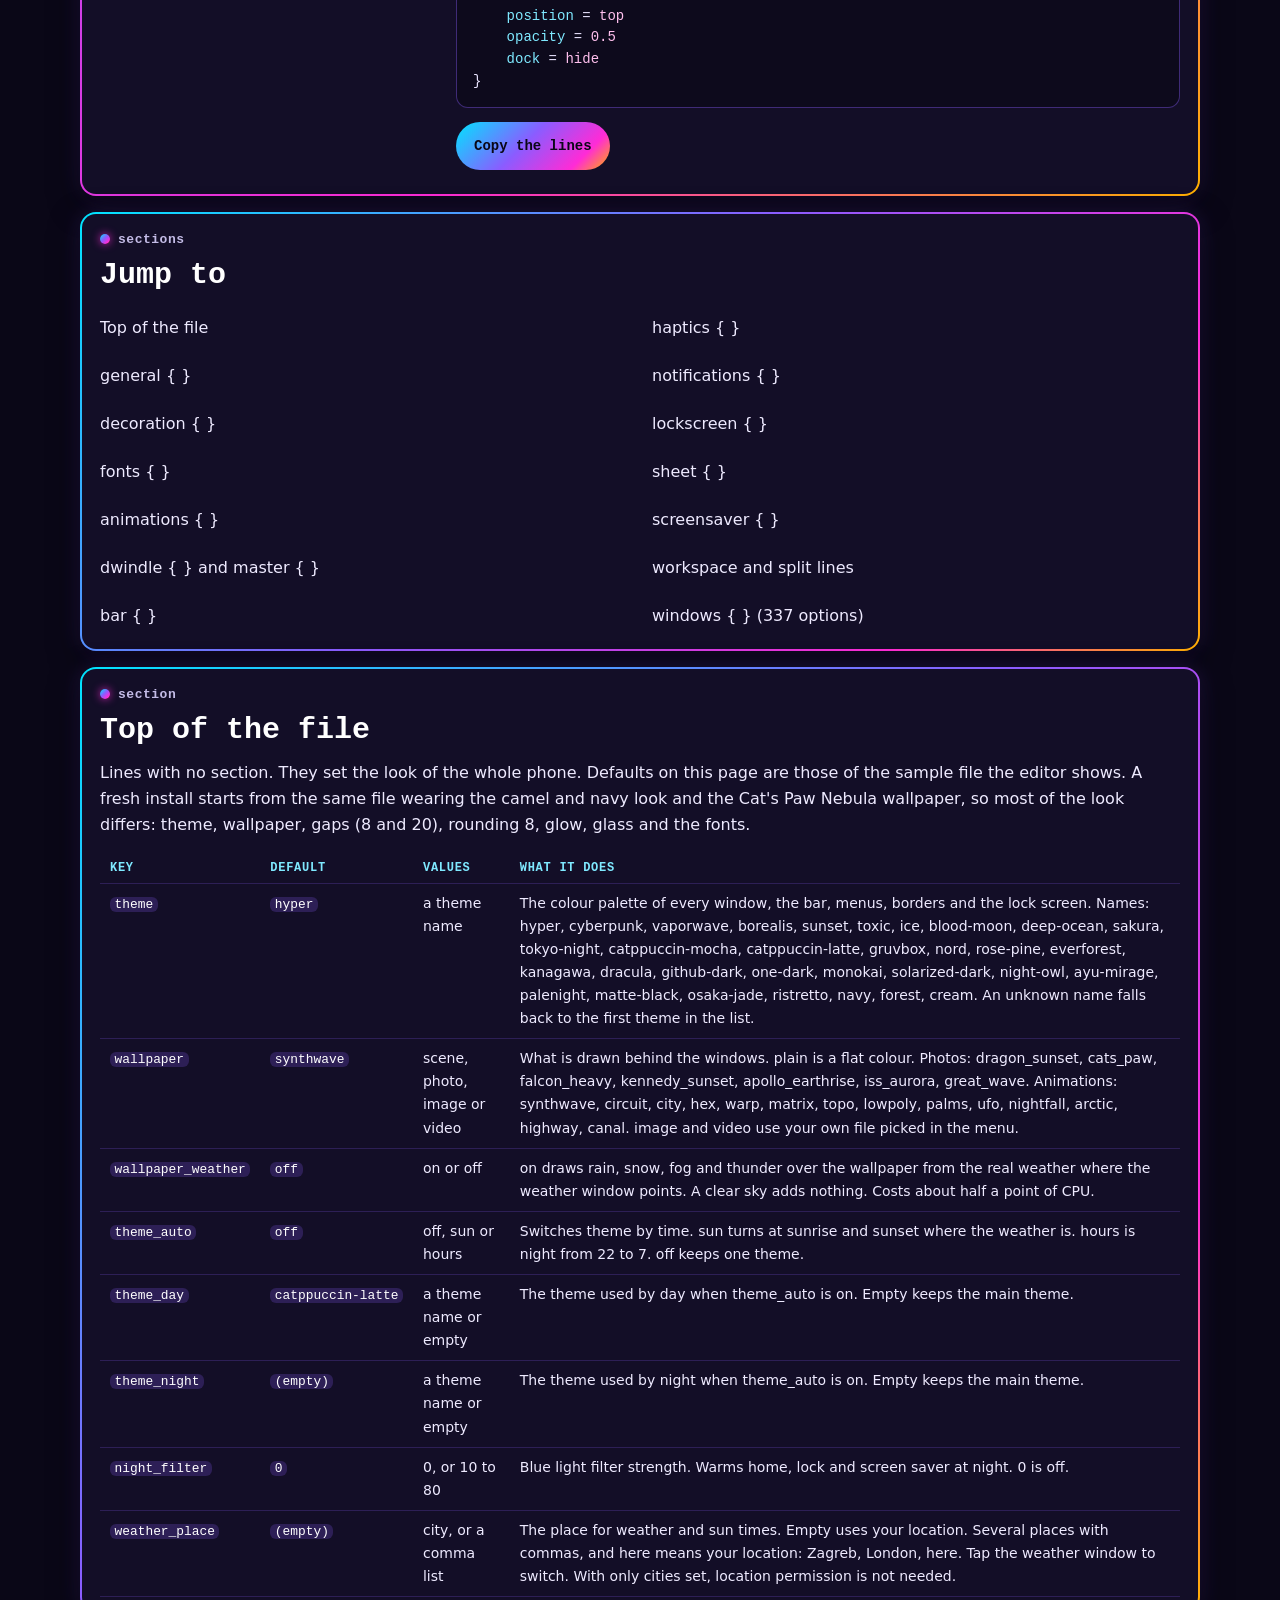
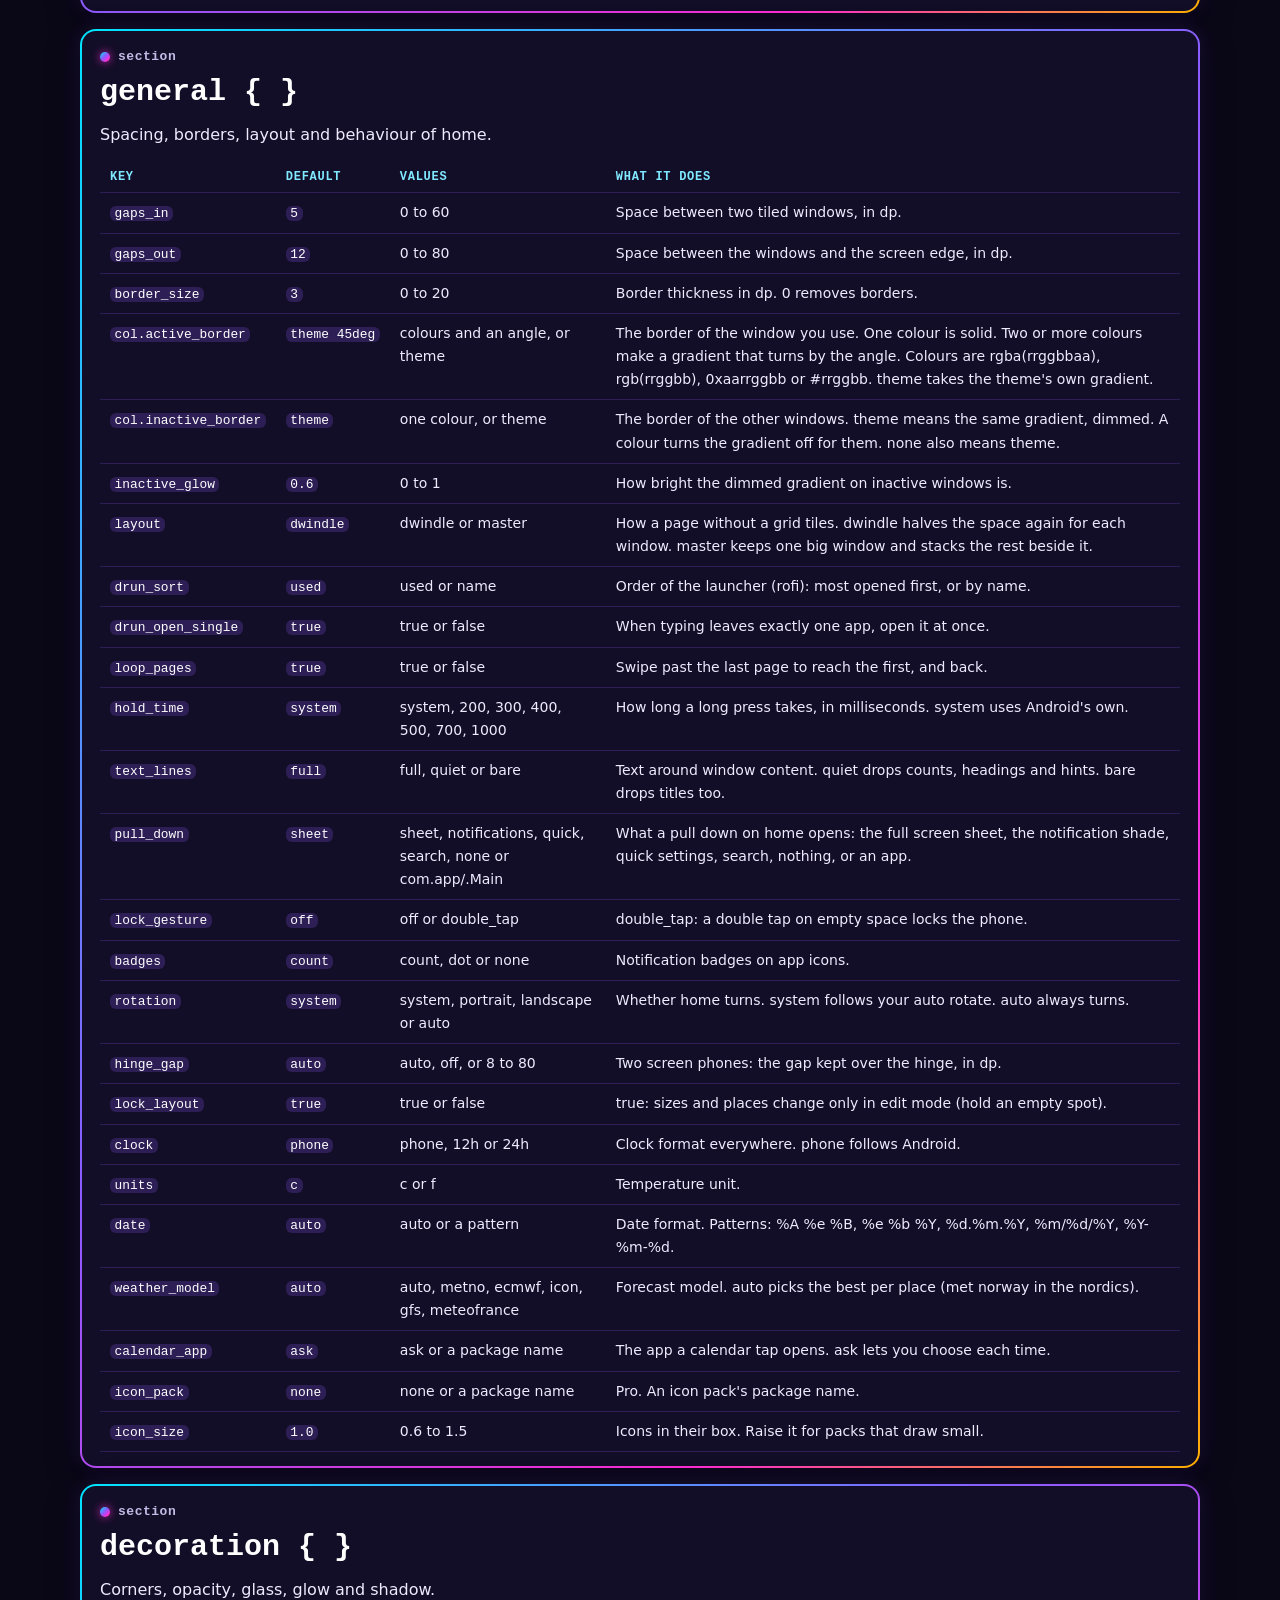
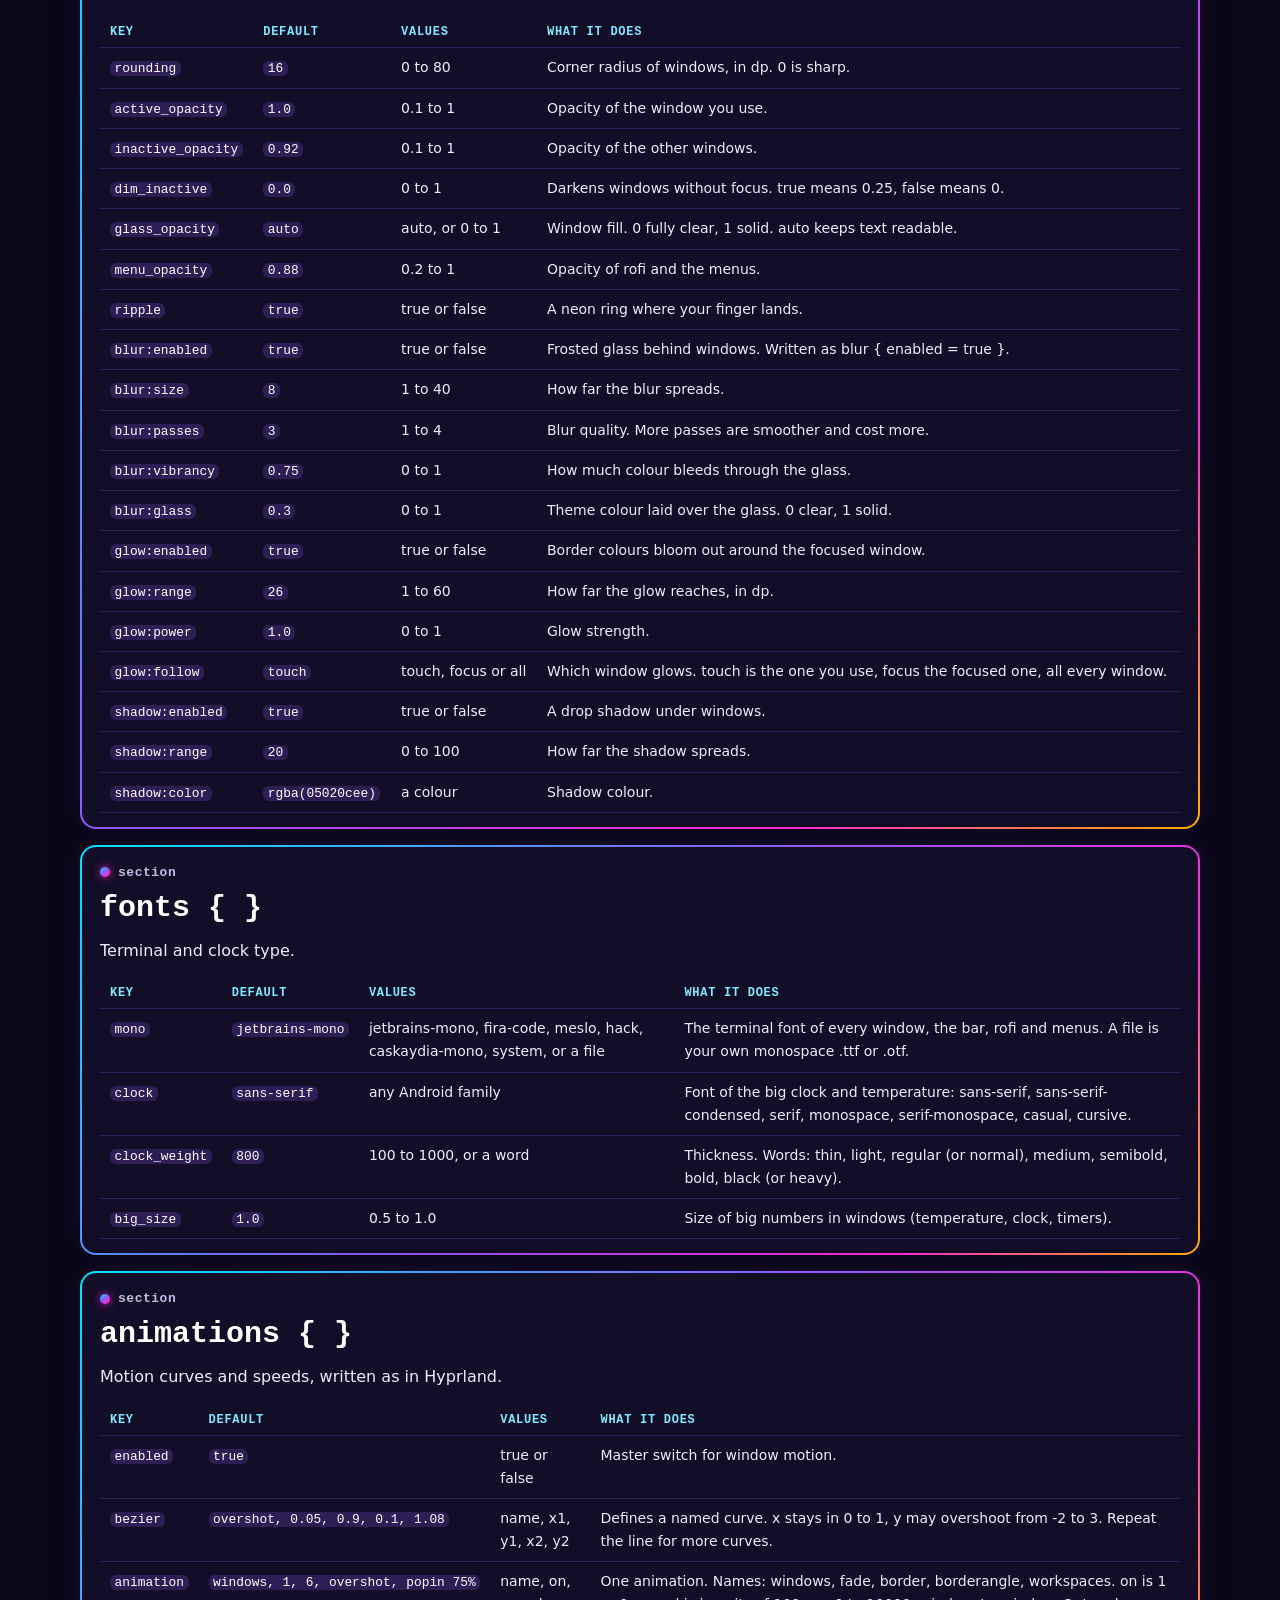
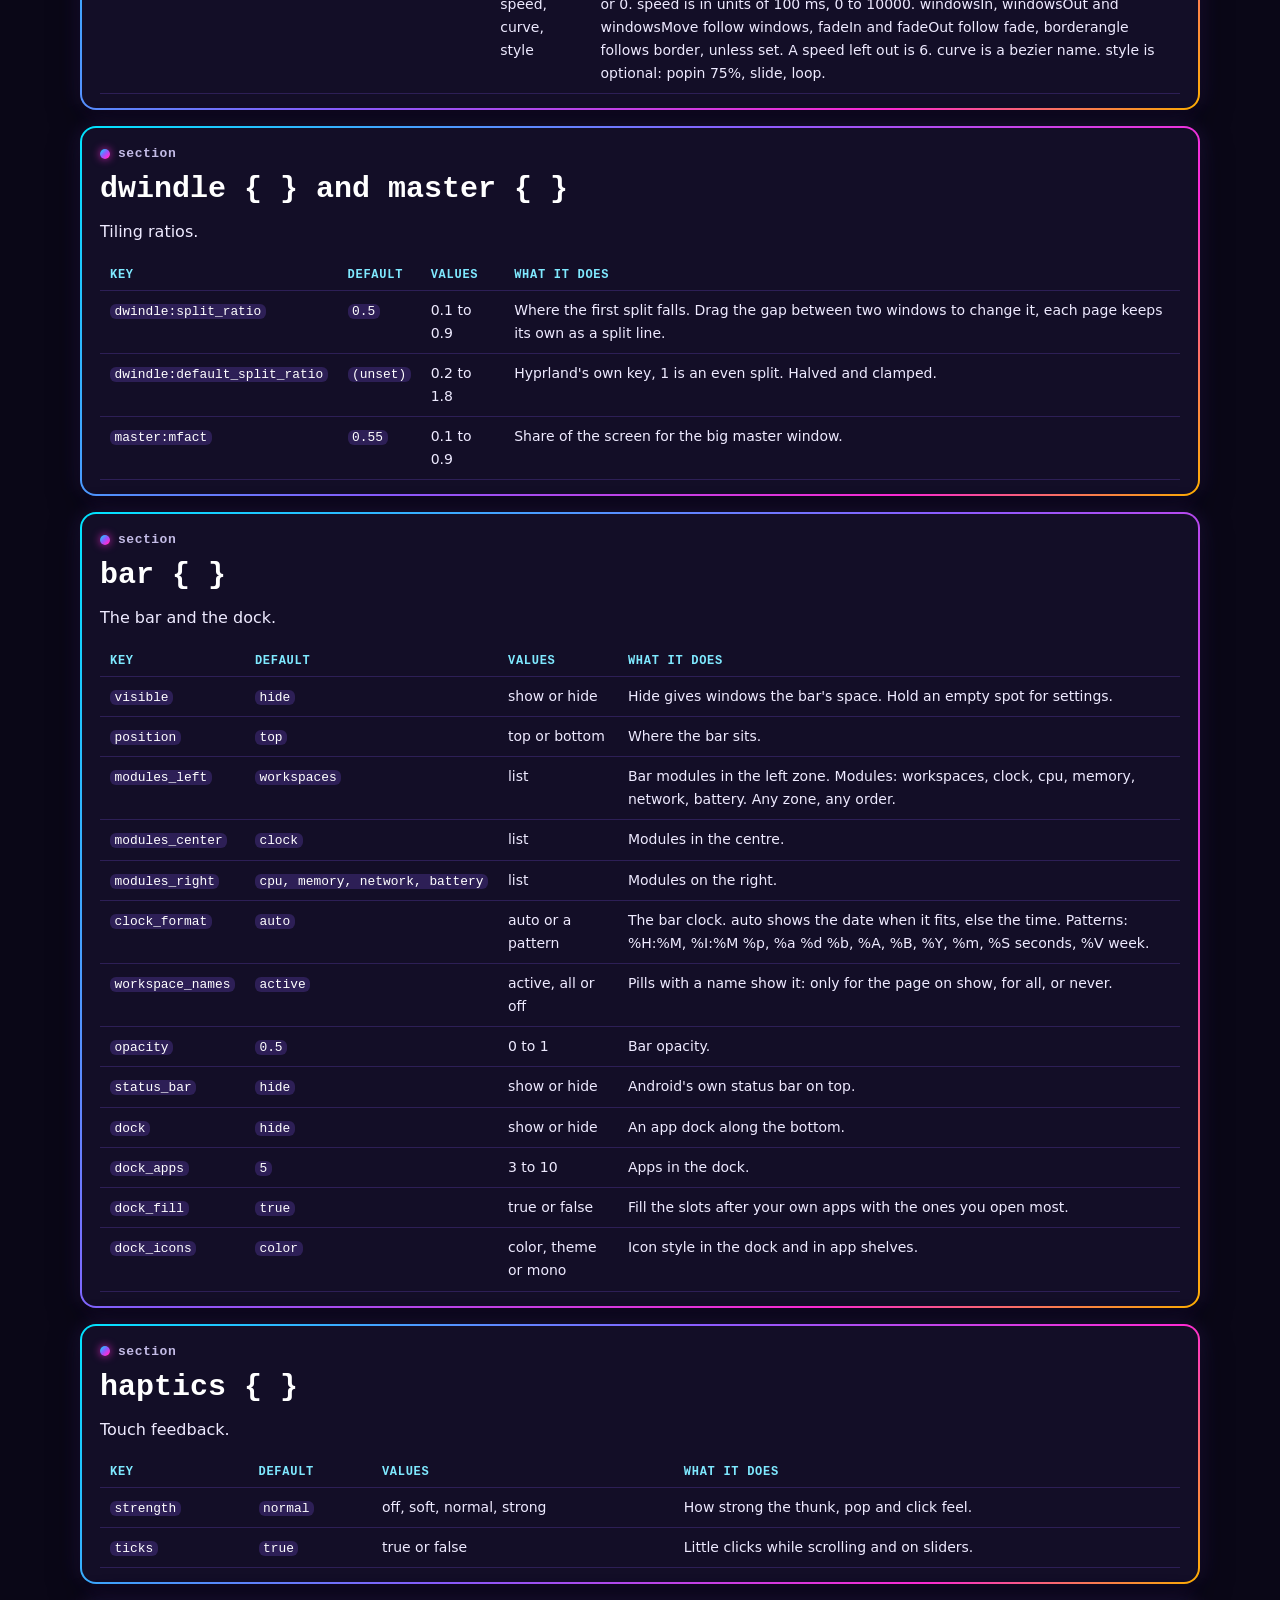
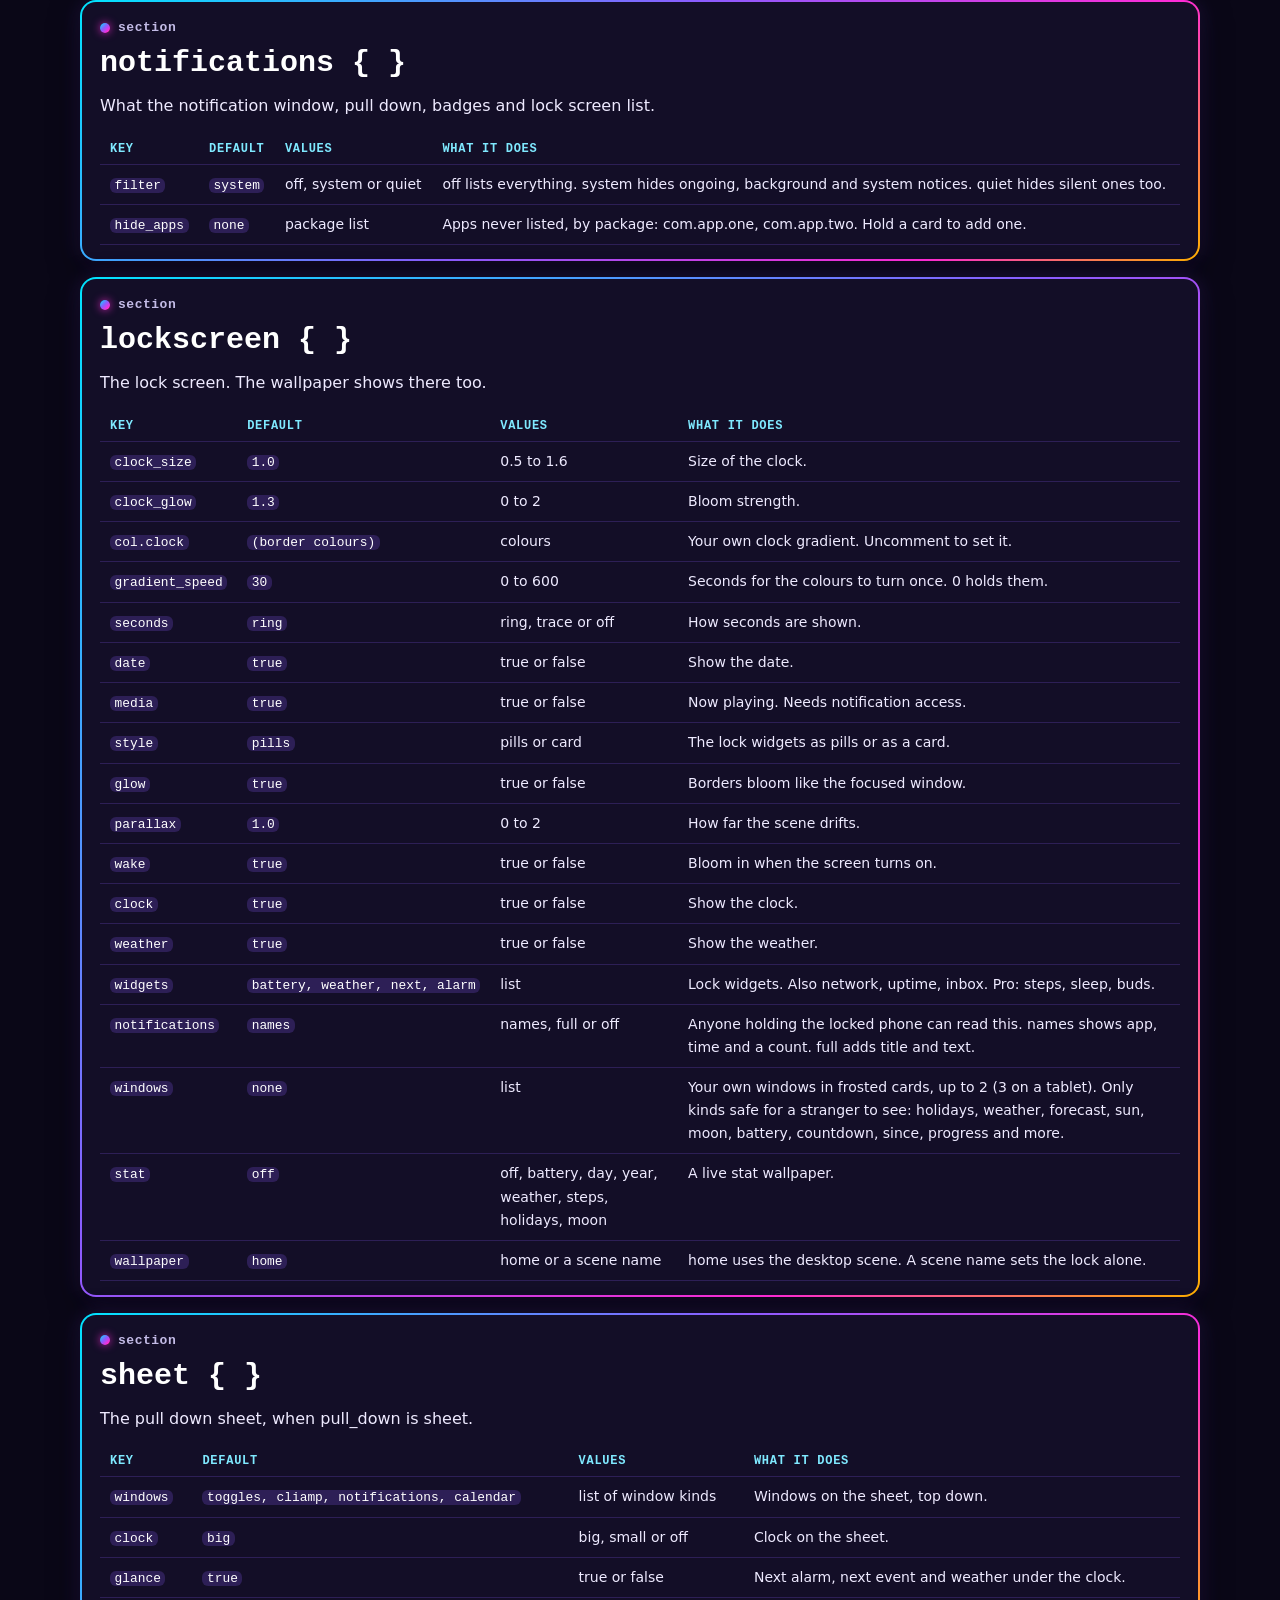
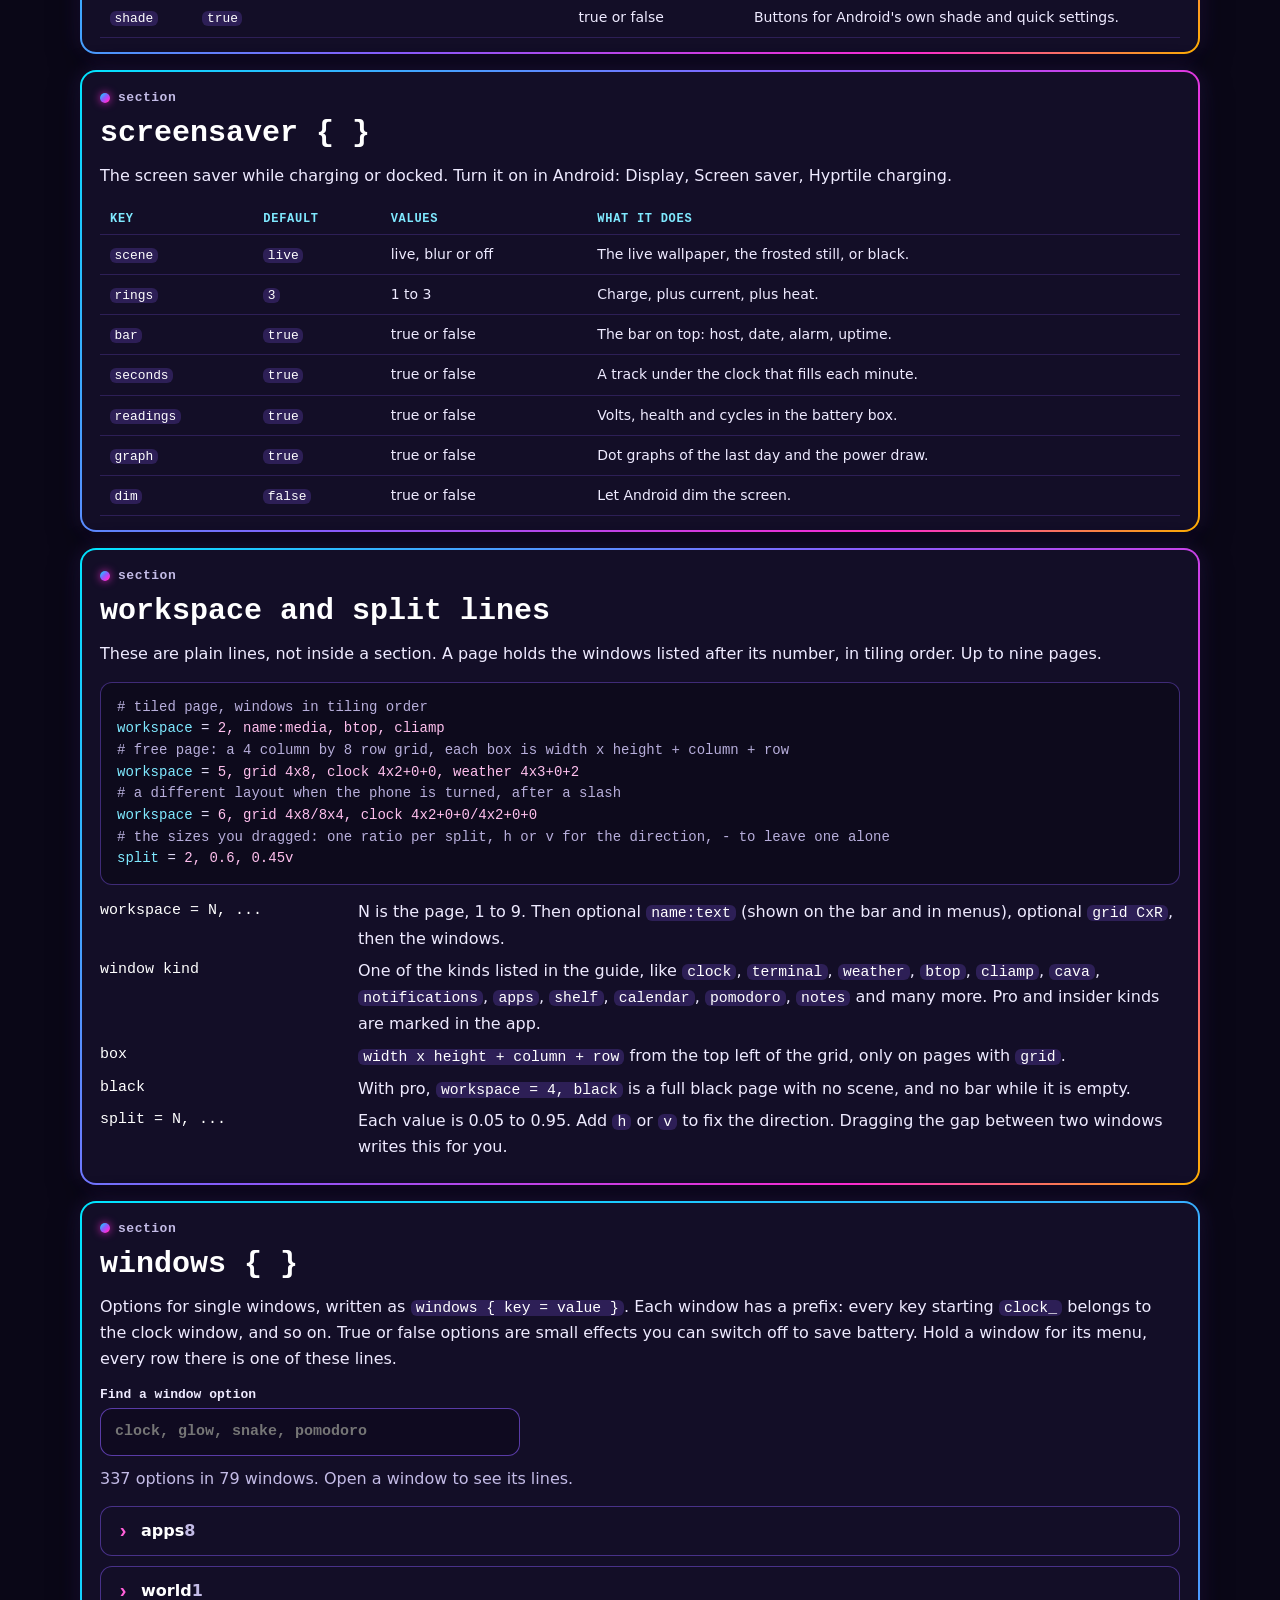
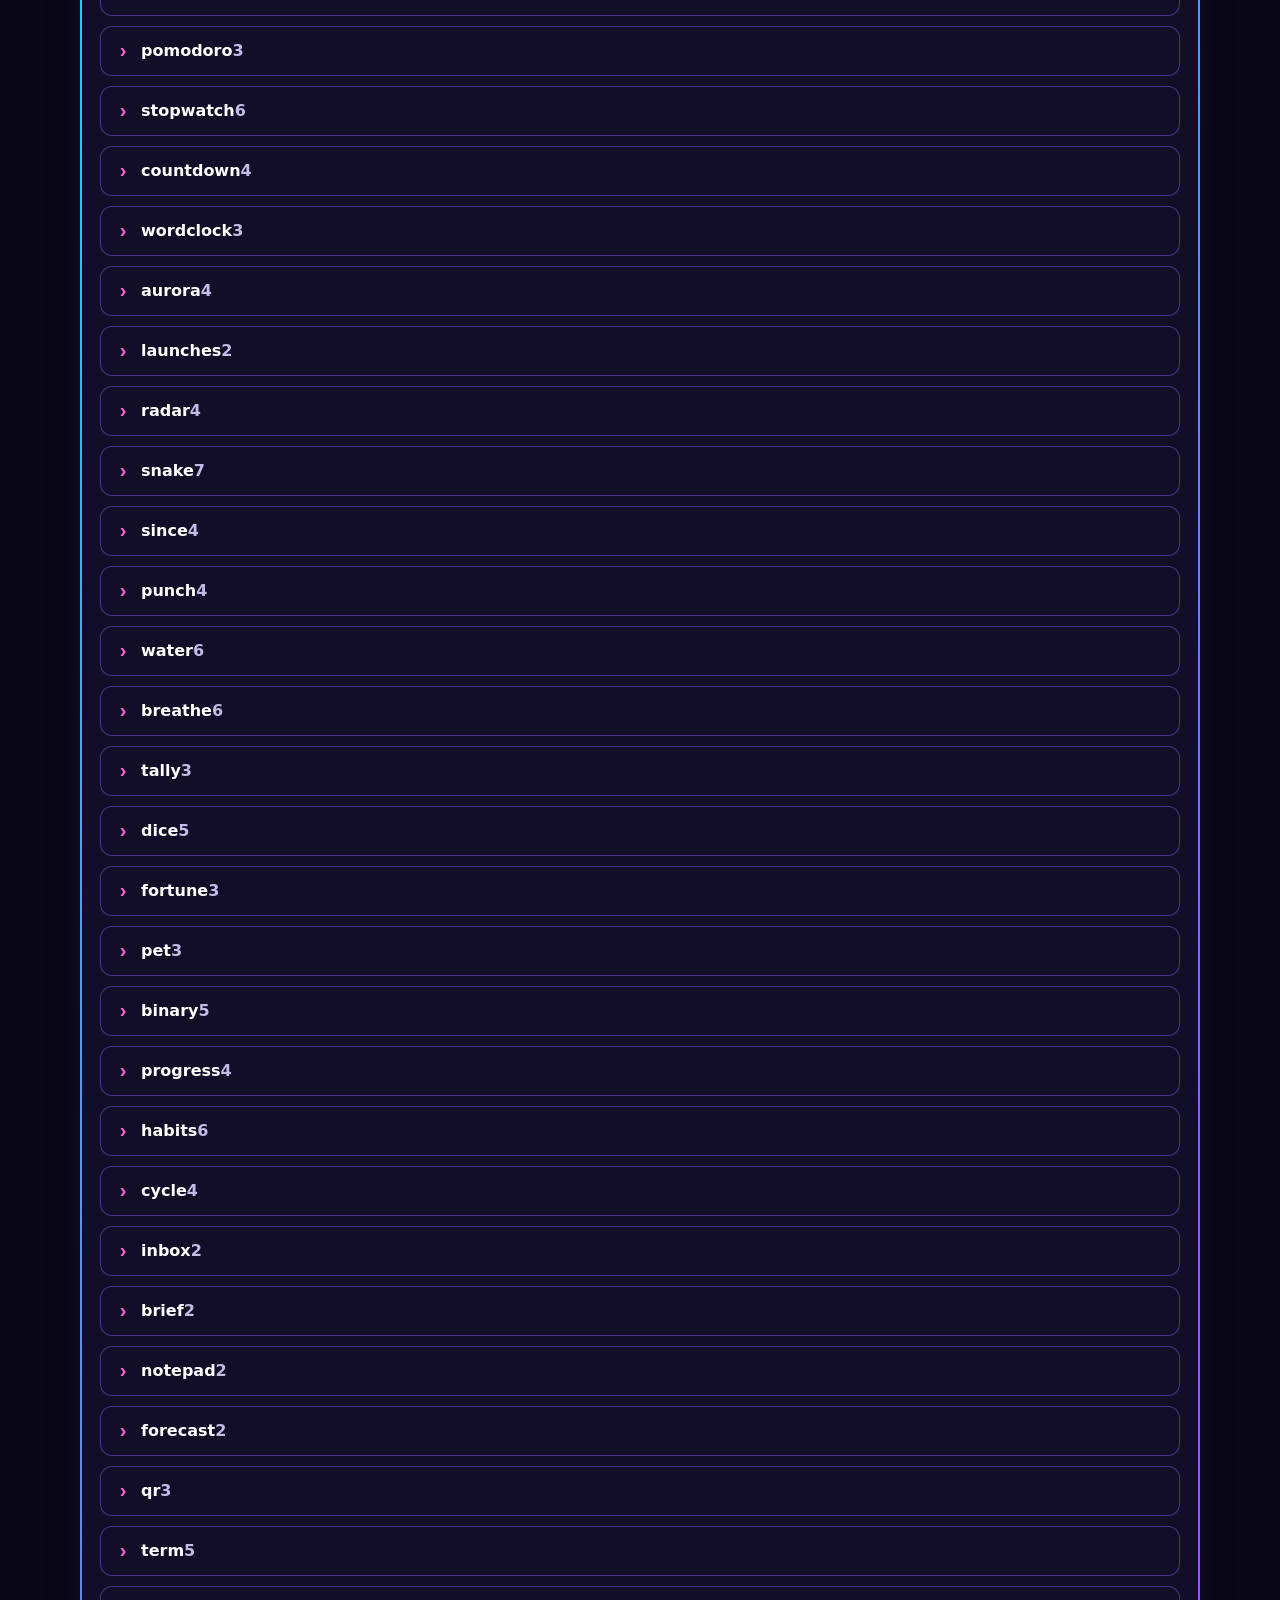
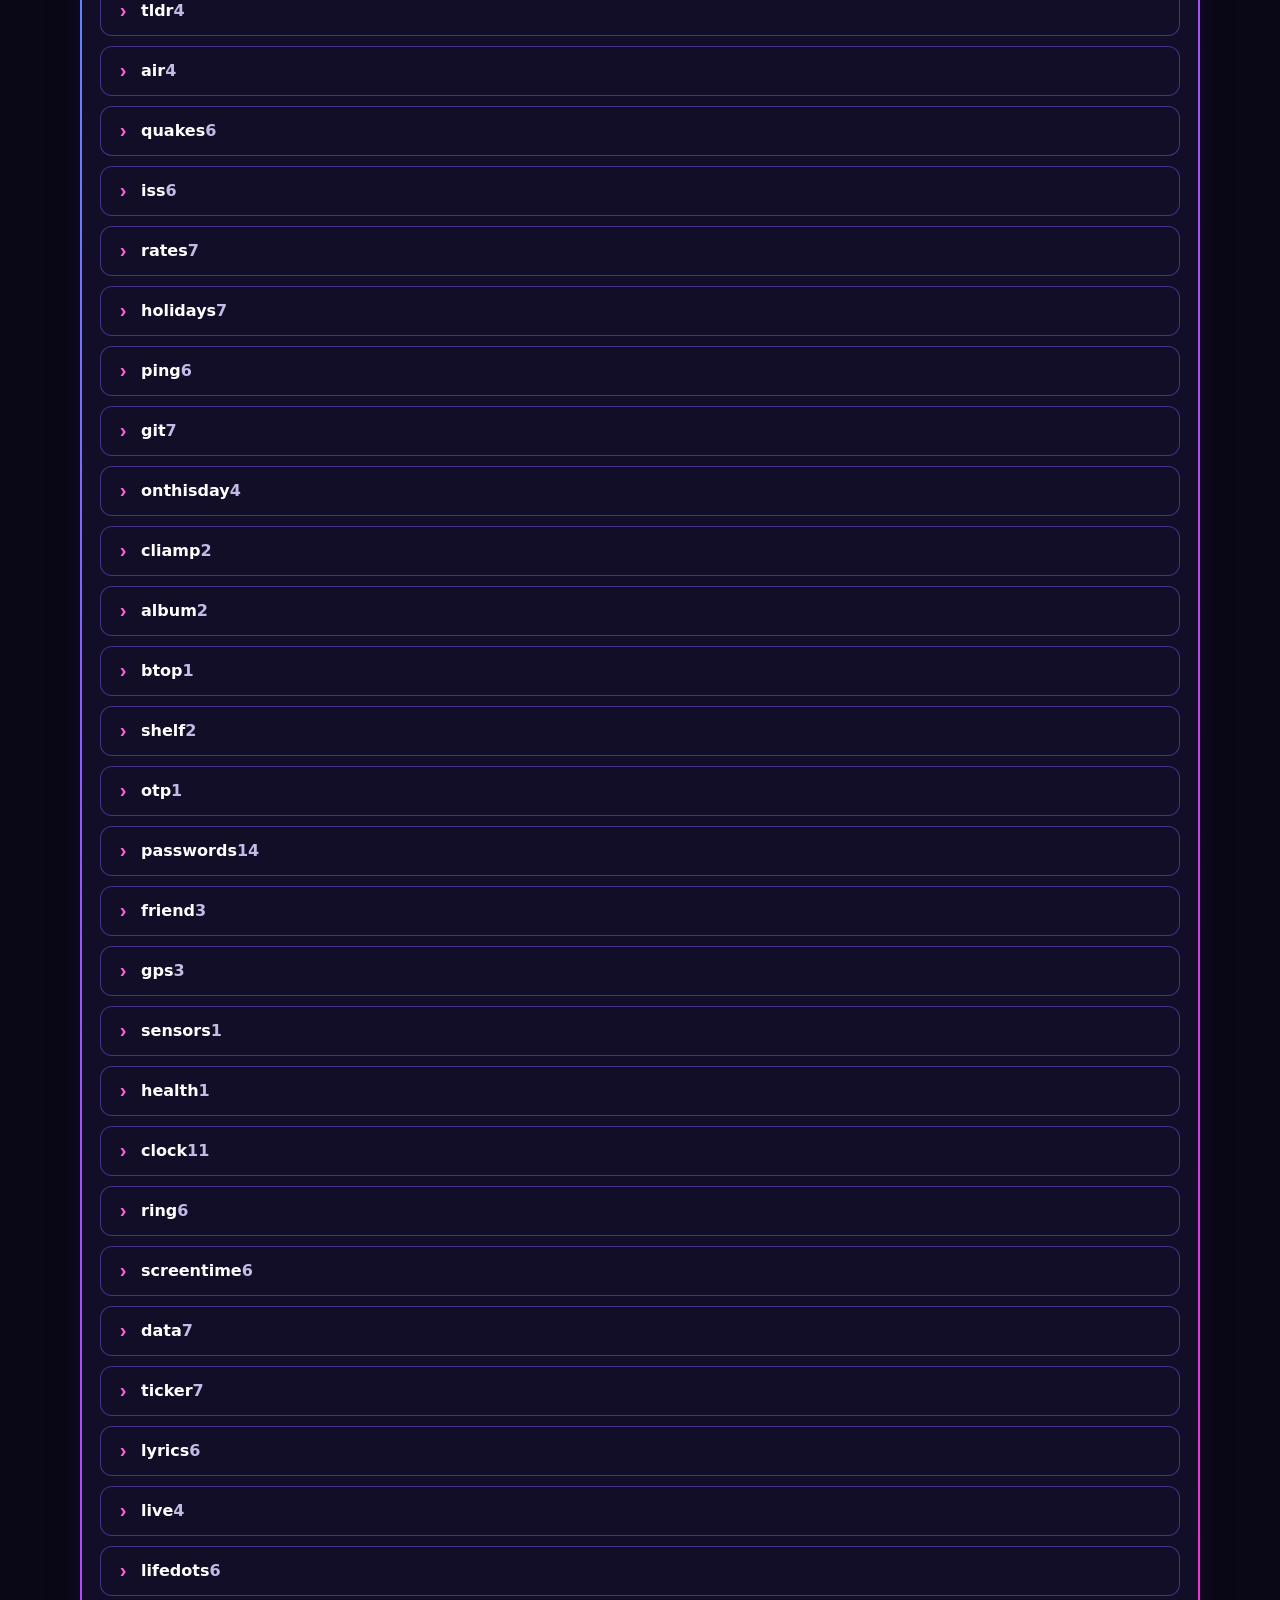
==== commit 0bd7d75a: "Config reference: what a fresh install changes, borderangle parent, default speed" ====
--- a/docs/config.html
+++ b/docs/config.html
@@ -112,11 +112,11 @@
 
 <nav class="tile toc" aria-labelledby="toc-h"><div class="title" aria-hidden="true">sections</div><h2 id="toc-h">Jump to</h2><ol><li><a href="#s-top">Top of the file</a></li><li><a href="#s-general">general { }</a></li><li><a href="#s-decoration">decoration { }</a></li><li><a href="#s-fonts">fonts { }</a></li><li><a href="#s-animations">animations { }</a></li><li><a href="#s-layouts">dwindle { } and master { }</a></li><li><a href="#s-bar">bar { }</a></li><li><a href="#s-haptics">haptics { }</a></li><li><a href="#s-notifications">notifications { }</a></li><li><a href="#s-lockscreen">lockscreen { }</a></li><li><a href="#s-sheet">sheet { }</a></li><li><a href="#s-screensaver">screensaver { }</a></li><li><a href="#s-workspace">workspace and split lines</a></li><li><a href="#s-windows">windows { } (337 options)</a></li></ol></nav>
 
-<section class="tile" id="s-top" aria-labelledby="h-top"><div class="title" aria-hidden="true">section</div><h2 id="h-top">Top of the file</h2><p>Lines with no section. They set the look of the whole phone. Defaults on this page are those of the sample file the editor shows. A fresh install starts from the same file wearing the camel and navy look and the Cat&#x27;s Paw Nebula wallpaper, so its theme, wallpaper, borders and glass differ.</p><div class="tbl"><table><thead><tr><th scope="col">key</th><th scope="col">default</th><th scope="col">values</th><th scope="col">what it does</th></tr></thead><tbody><tr id="k-theme"><th scope="row"><code>theme</code></th><td><code>hyper</code></td><td>a theme name</td><td>The colour palette of every window, the bar, menus, borders and the lock screen. Names: hyper, cyberpunk, vaporwave, borealis, sunset, toxic, ice, blood-moon, deep-ocean, sakura, tokyo-night, catppuccin-mocha, catppuccin-latte, gruvbox, nord, rose-pine, everforest, kanagawa, dracula, github-dark, one-dark, monokai, solarized-dark, night-owl, ayu-mirage, palenight, matte-black, osaka-jade, ristretto, navy, forest, cream. An unknown name falls back to the first theme in the list.</td></tr><tr id="k-wallpaper"><th scope="row"><code>wallpaper</code></th><td><code>synthwave</code></td><td>scene, photo, image or video</td><td>What is drawn behind the windows. plain is a flat colour. Photos: dragon_sunset, cats_paw, falcon_heavy, kennedy_sunset, apollo_earthrise, iss_aurora, great_wave. Animations: synthwave, circuit, city, hex, warp, matrix, topo, lowpoly, palms, ufo, nightfall, arctic, highway, canal. image and video use your own file picked in the menu.</td></tr><tr id="k-wallpaper_weather"><th scope="row"><code>wallpaper_weather</code></th><td><code>off</code></td><td>on or off</td><td>on draws rain, snow, fog and thunder over the wallpaper from the real weather where the weather window points. A clear sky adds nothing. Costs about half a point of CPU.</td></tr><tr id="k-theme_auto"><th scope="row"><code>theme_auto</code></th><td><code>off</code></td><td>off, sun or hours</td><td>Switches theme by time. sun turns at sunrise and sunset where the weather is. hours is night from 22 to 7. off keeps one theme.</td></tr><tr id="k-theme_day"><th scope="row"><code>theme_day</code></th><td><code>catppuccin-latte</code></td><td>a theme name or empty</td><td>The theme used by day when theme_auto is on. Empty keeps the main theme.</td></tr><tr id="k-theme_night"><th scope="row"><code>theme_night</code></th><td><code>(empty)</code></td><td>a theme name or empty</td><td>The theme used by night when theme_auto is on. Empty keeps the main theme.</td></tr><tr id="k-night_filter"><th scope="row"><code>night_filter</code></th><td><code>0</code></td><td>0, or 10 to 80</td><td>Blue light filter strength. Warms home, lock and screen saver at night. 0 is off.</td></tr><tr id="k-weather_place"><th scope="row"><code>weather_place</code></th><td><code>(empty)</code></td><td>city, or a comma list</td><td>The place for weather and sun times. Empty uses your location. Several places with commas, and here means your location: Zagreb, London, here. Tap the weather window to switch. With only cities set, location permission is not needed.</td></tr></tbody></table></div></section>
+<section class="tile" id="s-top" aria-labelledby="h-top"><div class="title" aria-hidden="true">section</div><h2 id="h-top">Top of the file</h2><p>Lines with no section. They set the look of the whole phone. Defaults on this page are those of the sample file the editor shows. A fresh install starts from the same file wearing the camel and navy look and the Cat&#x27;s Paw Nebula wallpaper, so most of the look differs: theme, wallpaper, gaps (8 and 20), rounding 8, glow, glass and the fonts.</p><div class="tbl"><table><thead><tr><th scope="col">key</th><th scope="col">default</th><th scope="col">values</th><th scope="col">what it does</th></tr></thead><tbody><tr id="k-theme"><th scope="row"><code>theme</code></th><td><code>hyper</code></td><td>a theme name</td><td>The colour palette of every window, the bar, menus, borders and the lock screen. Names: hyper, cyberpunk, vaporwave, borealis, sunset, toxic, ice, blood-moon, deep-ocean, sakura, tokyo-night, catppuccin-mocha, catppuccin-latte, gruvbox, nord, rose-pine, everforest, kanagawa, dracula, github-dark, one-dark, monokai, solarized-dark, night-owl, ayu-mirage, palenight, matte-black, osaka-jade, ristretto, navy, forest, cream. An unknown name falls back to the first theme in the list.</td></tr><tr id="k-wallpaper"><th scope="row"><code>wallpaper</code></th><td><code>synthwave</code></td><td>scene, photo, image or video</td><td>What is drawn behind the windows. plain is a flat colour. Photos: dragon_sunset, cats_paw, falcon_heavy, kennedy_sunset, apollo_earthrise, iss_aurora, great_wave. Animations: synthwave, circuit, city, hex, warp, matrix, topo, lowpoly, palms, ufo, nightfall, arctic, highway, canal. image and video use your own file picked in the menu.</td></tr><tr id="k-wallpaper_weather"><th scope="row"><code>wallpaper_weather</code></th><td><code>off</code></td><td>on or off</td><td>on draws rain, snow, fog and thunder over the wallpaper from the real weather where the weather window points. A clear sky adds nothing. Costs about half a point of CPU.</td></tr><tr id="k-theme_auto"><th scope="row"><code>theme_auto</code></th><td><code>off</code></td><td>off, sun or hours</td><td>Switches theme by time. sun turns at sunrise and sunset where the weather is. hours is night from 22 to 7. off keeps one theme.</td></tr><tr id="k-theme_day"><th scope="row"><code>theme_day</code></th><td><code>catppuccin-latte</code></td><td>a theme name or empty</td><td>The theme used by day when theme_auto is on. Empty keeps the main theme.</td></tr><tr id="k-theme_night"><th scope="row"><code>theme_night</code></th><td><code>(empty)</code></td><td>a theme name or empty</td><td>The theme used by night when theme_auto is on. Empty keeps the main theme.</td></tr><tr id="k-night_filter"><th scope="row"><code>night_filter</code></th><td><code>0</code></td><td>0, or 10 to 80</td><td>Blue light filter strength. Warms home, lock and screen saver at night. 0 is off.</td></tr><tr id="k-weather_place"><th scope="row"><code>weather_place</code></th><td><code>(empty)</code></td><td>city, or a comma list</td><td>The place for weather and sun times. Empty uses your location. Several places with commas, and here means your location: Zagreb, London, here. Tap the weather window to switch. With only cities set, location permission is not needed.</td></tr></tbody></table></div></section>
 <section class="tile" id="s-general" aria-labelledby="h-general"><div class="title" aria-hidden="true">section</div><h2 id="h-general">general { }</h2><p>Spacing, borders, layout and behaviour of home.</p><div class="tbl"><table><thead><tr><th scope="col">key</th><th scope="col">default</th><th scope="col">values</th><th scope="col">what it does</th></tr></thead><tbody><tr id="k-gaps_in"><th scope="row"><code>gaps_in</code></th><td><code>5</code></td><td>0 to 60</td><td>Space between two tiled windows, in dp.</td></tr><tr id="k-gaps_out"><th scope="row"><code>gaps_out</code></th><td><code>12</code></td><td>0 to 80</td><td>Space between the windows and the screen edge, in dp.</td></tr><tr id="k-border_size"><th scope="row"><code>border_size</code></th><td><code>3</code></td><td>0 to 20</td><td>Border thickness in dp. 0 removes borders.</td></tr><tr id="k-col.active_border"><th scope="row"><code>col.active_border</code></th><td><code>theme 45deg</code></td><td>colours and an angle, or theme</td><td>The border of the window you use. One colour is solid. Two or more colours make a gradient that turns by the angle. Colours are rgba(rrggbbaa), rgb(rrggbb), 0xaarrggbb or #rrggbb. theme takes the theme&#x27;s own gradient.</td></tr><tr id="k-col.inactive_border"><th scope="row"><code>col.inactive_border</code></th><td><code>theme</code></td><td>one colour, or theme</td><td>The border of the other windows. theme means the same gradient, dimmed. A colour turns the gradient off for them. none also means theme.</td></tr><tr id="k-inactive_glow"><th scope="row"><code>inactive_glow</code></th><td><code>0.6</code></td><td>0 to 1</td><td>How bright the dimmed gradient on inactive windows is.</td></tr><tr id="k-layout"><th scope="row"><code>layout</code></th><td><code>dwindle</code></td><td>dwindle or master</td><td>How a page without a grid tiles. dwindle halves the space again for each window. master keeps one big window and stacks the rest beside it.</td></tr><tr id="k-drun_sort"><th scope="row"><code>drun_sort</code></th><td><code>used</code></td><td>used or name</td><td>Order of the launcher (rofi): most opened first, or by name.</td></tr><tr id="k-drun_open_single"><th scope="row"><code>drun_open_single</code></th><td><code>true</code></td><td>true or false</td><td>When typing leaves exactly one app, open it at once.</td></tr><tr id="k-loop_pages"><th scope="row"><code>loop_pages</code></th><td><code>true</code></td><td>true or false</td><td>Swipe past the last page to reach the first, and back.</td></tr><tr id="k-hold_time"><th scope="row"><code>hold_time</code></th><td><code>system</code></td><td>system, 200, 300, 400, 500, 700, 1000</td><td>How long a long press takes, in milliseconds. system uses Android&#x27;s own.</td></tr><tr id="k-text_lines"><th scope="row"><code>text_lines</code></th><td><code>full</code></td><td>full, quiet or bare</td><td>Text around window content. quiet drops counts, headings and hints. bare drops titles too.</td></tr><tr id="k-pull_down"><th scope="row"><code>pull_down</code></th><td><code>sheet</code></td><td>sheet, notifications, quick, search, none or com.app/.Main</td><td>What a pull down on home opens: the full screen sheet, the notification shade, quick settings, search, nothing, or an app.</td></tr><tr id="k-lock_gesture"><th scope="row"><code>lock_gesture</code></th><td><code>off</code></td><td>off or double_tap</td><td>double_tap: a double tap on empty space locks the phone.</td></tr><tr id="k-badges"><th scope="row"><code>badges</code></th><td><code>count</code></td><td>count, dot or none</td><td>Notification badges on app icons.</td></tr><tr id="k-rotation"><th scope="row"><code>rotation</code></th><td><code>system</code></td><td>system, portrait, landscape or auto</td><td>Whether home turns. system follows your auto rotate. auto always turns.</td></tr><tr id="k-hinge_gap"><th scope="row"><code>hinge_gap</code></th><td><code>auto</code></td><td>auto, off, or 8 to 80</td><td>Two screen phones: the gap kept over the hinge, in dp.</td></tr><tr id="k-lock_layout"><th scope="row"><code>lock_layout</code></th><td><code>true</code></td><td>true or false</td><td>true: sizes and places change only in edit mode (hold an empty spot).</td></tr><tr id="k-clock"><th scope="row"><code>clock</code></th><td><code>phone</code></td><td>phone, 12h or 24h</td><td>Clock format everywhere. phone follows Android.</td></tr><tr id="k-units"><th scope="row"><code>units</code></th><td><code>c</code></td><td>c or f</td><td>Temperature unit.</td></tr><tr id="k-date"><th scope="row"><code>date</code></th><td><code>auto</code></td><td>auto or a pattern</td><td>Date format. Patterns: %A %e %B, %e %b %Y, %d.%m.%Y, %m/%d/%Y, %Y-%m-%d.</td></tr><tr id="k-weather_model"><th scope="row"><code>weather_model</code></th><td><code>auto</code></td><td>auto, metno, ecmwf, icon, gfs, meteofrance</td><td>Forecast model. auto picks the best per place (met norway in the nordics).</td></tr><tr id="k-calendar_app"><th scope="row"><code>calendar_app</code></th><td><code>ask</code></td><td>ask or a package name</td><td>The app a calendar tap opens. ask lets you choose each time.</td></tr><tr id="k-icon_pack"><th scope="row"><code>icon_pack</code></th><td><code>none</code></td><td>none or a package name</td><td>Pro. An icon pack&#x27;s package name.</td></tr><tr id="k-icon_size"><th scope="row"><code>icon_size</code></th><td><code>1.0</code></td><td>0.6 to 1.5</td><td>Icons in their box. Raise it for packs that draw small.</td></tr></tbody></table></div></section>
 <section class="tile" id="s-decoration" aria-labelledby="h-decoration"><div class="title" aria-hidden="true">section</div><h2 id="h-decoration">decoration { }</h2><p>Corners, opacity, glass, glow and shadow.</p><div class="tbl"><table><thead><tr><th scope="col">key</th><th scope="col">default</th><th scope="col">values</th><th scope="col">what it does</th></tr></thead><tbody><tr id="k-rounding"><th scope="row"><code>rounding</code></th><td><code>16</code></td><td>0 to 80</td><td>Corner radius of windows, in dp. 0 is sharp.</td></tr><tr id="k-active_opacity"><th scope="row"><code>active_opacity</code></th><td><code>1.0</code></td><td>0.1 to 1</td><td>Opacity of the window you use.</td></tr><tr id="k-inactive_opacity"><th scope="row"><code>inactive_opacity</code></th><td><code>0.92</code></td><td>0.1 to 1</td><td>Opacity of the other windows.</td></tr><tr id="k-dim_inactive"><th scope="row"><code>dim_inactive</code></th><td><code>0.0</code></td><td>0 to 1</td><td>Darkens windows without focus. true means 0.25, false means 0.</td></tr><tr id="k-glass_opacity"><th scope="row"><code>glass_opacity</code></th><td><code>auto</code></td><td>auto, or 0 to 1</td><td>Window fill. 0 fully clear, 1 solid. auto keeps text readable.</td></tr><tr id="k-menu_opacity"><th scope="row"><code>menu_opacity</code></th><td><code>0.88</code></td><td>0.2 to 1</td><td>Opacity of rofi and the menus.</td></tr><tr id="k-ripple"><th scope="row"><code>ripple</code></th><td><code>true</code></td><td>true or false</td><td>A neon ring where your finger lands.</td></tr><tr id="k-blur-enabled"><th scope="row"><code>blur:enabled</code></th><td><code>true</code></td><td>true or false</td><td>Frosted glass behind windows. Written as blur { enabled = true }.</td></tr><tr id="k-blur-size"><th scope="row"><code>blur:size</code></th><td><code>8</code></td><td>1 to 40</td><td>How far the blur spreads.</td></tr><tr id="k-blur-passes"><th scope="row"><code>blur:passes</code></th><td><code>3</code></td><td>1 to 4</td><td>Blur quality. More passes are smoother and cost more.</td></tr><tr id="k-blur-vibrancy"><th scope="row"><code>blur:vibrancy</code></th><td><code>0.75</code></td><td>0 to 1</td><td>How much colour bleeds through the glass.</td></tr><tr id="k-blur-glass"><th scope="row"><code>blur:glass</code></th><td><code>0.3</code></td><td>0 to 1</td><td>Theme colour laid over the glass. 0 clear, 1 solid.</td></tr><tr id="k-glow-enabled"><th scope="row"><code>glow:enabled</code></th><td><code>true</code></td><td>true or false</td><td>Border colours bloom out around the focused window.</td></tr><tr id="k-glow-range"><th scope="row"><code>glow:range</code></th><td><code>26</code></td><td>1 to 60</td><td>How far the glow reaches, in dp.</td></tr><tr id="k-glow-power"><th scope="row"><code>glow:power</code></th><td><code>1.0</code></td><td>0 to 1</td><td>Glow strength.</td></tr><tr id="k-glow-follow"><th scope="row"><code>glow:follow</code></th><td><code>touch</code></td><td>touch, focus or all</td><td>Which window glows. touch is the one you use, focus the focused one, all every window.</td></tr><tr id="k-shadow-enabled"><th scope="row"><code>shadow:enabled</code></th><td><code>true</code></td><td>true or false</td><td>A drop shadow under windows.</td></tr><tr id="k-shadow-range"><th scope="row"><code>shadow:range</code></th><td><code>20</code></td><td>0 to 100</td><td>How far the shadow spreads.</td></tr><tr id="k-shadow-color"><th scope="row"><code>shadow:color</code></th><td><code>rgba(05020cee)</code></td><td>a colour</td><td>Shadow colour.</td></tr></tbody></table></div></section>
 <section class="tile" id="s-fonts" aria-labelledby="h-fonts"><div class="title" aria-hidden="true">section</div><h2 id="h-fonts">fonts { }</h2><p>Terminal and clock type.</p><div class="tbl"><table><thead><tr><th scope="col">key</th><th scope="col">default</th><th scope="col">values</th><th scope="col">what it does</th></tr></thead><tbody><tr id="k-mono"><th scope="row"><code>mono</code></th><td><code>jetbrains-mono</code></td><td>jetbrains-mono, fira-code, meslo, hack, caskaydia-mono, system, or a file</td><td>The terminal font of every window, the bar, rofi and menus. A file is your own monospace .ttf or .otf.</td></tr><tr id="k-clock"><th scope="row"><code>clock</code></th><td><code>sans-serif</code></td><td>any Android family</td><td>Font of the big clock and temperature: sans-serif, sans-serif-condensed, serif, monospace, serif-monospace, casual, cursive.</td></tr><tr id="k-clock_weight"><th scope="row"><code>clock_weight</code></th><td><code>800</code></td><td>100 to 1000, or a word</td><td>Thickness. Words: thin, light, regular (or normal), medium, semibold, bold, black (or heavy).</td></tr><tr id="k-big_size"><th scope="row"><code>big_size</code></th><td><code>1.0</code></td><td>0.5 to 1.0</td><td>Size of big numbers in windows (temperature, clock, timers).</td></tr></tbody></table></div></section>
-<section class="tile" id="s-animations" aria-labelledby="h-animations"><div class="title" aria-hidden="true">section</div><h2 id="h-animations">animations { }</h2><p>Motion curves and speeds, written as in Hyprland.</p><div class="tbl"><table><thead><tr><th scope="col">key</th><th scope="col">default</th><th scope="col">values</th><th scope="col">what it does</th></tr></thead><tbody><tr id="k-enabled"><th scope="row"><code>enabled</code></th><td><code>true</code></td><td>true or false</td><td>Master switch for window motion.</td></tr><tr id="k-bezier"><th scope="row"><code>bezier</code></th><td><code>overshot, 0.05, 0.9, 0.1, 1.08</code></td><td>name, x1, y1, x2, y2</td><td>Defines a named curve. x stays in 0 to 1, y may overshoot from -2 to 3. Repeat the line for more curves.</td></tr><tr id="k-animation"><th scope="row"><code>animation</code></th><td><code>windows, 1, 6, overshot, popin 75%</code></td><td>name, on, speed, curve, style</td><td>One animation. Names: windows, fade, border, borderangle, workspaces. on is 1 or 0. speed is in units of 100 ms, 0 to 10000. windowsIn, windowsOut, windowsMove, fadeIn and fadeOut follow windows and fade unless set. curve is a bezier name. style is optional: popin 75%, slide, loop.</td></tr></tbody></table></div></section>
+<section class="tile" id="s-animations" aria-labelledby="h-animations"><div class="title" aria-hidden="true">section</div><h2 id="h-animations">animations { }</h2><p>Motion curves and speeds, written as in Hyprland.</p><div class="tbl"><table><thead><tr><th scope="col">key</th><th scope="col">default</th><th scope="col">values</th><th scope="col">what it does</th></tr></thead><tbody><tr id="k-enabled"><th scope="row"><code>enabled</code></th><td><code>true</code></td><td>true or false</td><td>Master switch for window motion.</td></tr><tr id="k-bezier"><th scope="row"><code>bezier</code></th><td><code>overshot, 0.05, 0.9, 0.1, 1.08</code></td><td>name, x1, y1, x2, y2</td><td>Defines a named curve. x stays in 0 to 1, y may overshoot from -2 to 3. Repeat the line for more curves.</td></tr><tr id="k-animation"><th scope="row"><code>animation</code></th><td><code>windows, 1, 6, overshot, popin 75%</code></td><td>name, on, speed, curve, style</td><td>One animation. Names: windows, fade, border, borderangle, workspaces. on is 1 or 0. speed is in units of 100 ms, 0 to 10000. windowsIn, windowsOut and windowsMove follow windows, fadeIn and fadeOut follow fade, borderangle follows border, unless set. A speed left out is 6. curve is a bezier name. style is optional: popin 75%, slide, loop.</td></tr></tbody></table></div></section>
 <section class="tile" id="s-layouts" aria-labelledby="h-layouts"><div class="title" aria-hidden="true">section</div><h2 id="h-layouts">dwindle { } and master { }</h2><p>Tiling ratios.</p><div class="tbl"><table><thead><tr><th scope="col">key</th><th scope="col">default</th><th scope="col">values</th><th scope="col">what it does</th></tr></thead><tbody><tr id="k-dwindle-split_ratio"><th scope="row"><code>dwindle:split_ratio</code></th><td><code>0.5</code></td><td>0.1 to 0.9</td><td>Where the first split falls. Drag the gap between two windows to change it, each page keeps its own as a split line.</td></tr><tr id="k-dwindle-default_split_ratio"><th scope="row"><code>dwindle:default_split_ratio</code></th><td><code>(unset)</code></td><td>0.2 to 1.8</td><td>Hyprland&#x27;s own key, 1 is an even split. Halved and clamped.</td></tr><tr id="k-master-mfact"><th scope="row"><code>master:mfact</code></th><td><code>0.55</code></td><td>0.1 to 0.9</td><td>Share of the screen for the big master window.</td></tr></tbody></table></div></section>
 <section class="tile" id="s-bar" aria-labelledby="h-bar"><div class="title" aria-hidden="true">section</div><h2 id="h-bar">bar { }</h2><p>The bar and the dock.</p><div class="tbl"><table><thead><tr><th scope="col">key</th><th scope="col">default</th><th scope="col">values</th><th scope="col">what it does</th></tr></thead><tbody><tr id="k-visible"><th scope="row"><code>visible</code></th><td><code>hide</code></td><td>show or hide</td><td>Hide gives windows the bar&#x27;s space. Hold an empty spot for settings.</td></tr><tr id="k-position"><th scope="row"><code>position</code></th><td><code>top</code></td><td>top or bottom</td><td>Where the bar sits.</td></tr><tr id="k-modules_left"><th scope="row"><code>modules_left</code></th><td><code>workspaces</code></td><td>list</td><td>Bar modules in the left zone. Modules: workspaces, clock, cpu, memory, network, battery. Any zone, any order.</td></tr><tr id="k-modules_center"><th scope="row"><code>modules_center</code></th><td><code>clock</code></td><td>list</td><td>Modules in the centre.</td></tr><tr id="k-modules_right"><th scope="row"><code>modules_right</code></th><td><code>cpu, memory, network, battery</code></td><td>list</td><td>Modules on the right.</td></tr><tr id="k-clock_format"><th scope="row"><code>clock_format</code></th><td><code>auto</code></td><td>auto or a pattern</td><td>The bar clock. auto shows the date when it fits, else the time. Patterns: %H:%M, %I:%M %p, %a %d %b, %A, %B, %Y, %m, %S seconds, %V week.</td></tr><tr id="k-workspace_names"><th scope="row"><code>workspace_names</code></th><td><code>active</code></td><td>active, all or off</td><td>Pills with a name show it: only for the page on show, for all, or never.</td></tr><tr id="k-opacity"><th scope="row"><code>opacity</code></th><td><code>0.5</code></td><td>0 to 1</td><td>Bar opacity.</td></tr><tr id="k-status_bar"><th scope="row"><code>status_bar</code></th><td><code>hide</code></td><td>show or hide</td><td>Android&#x27;s own status bar on top.</td></tr><tr id="k-dock"><th scope="row"><code>dock</code></th><td><code>hide</code></td><td>show or hide</td><td>An app dock along the bottom.</td></tr><tr id="k-dock_apps"><th scope="row"><code>dock_apps</code></th><td><code>5</code></td><td>3 to 10</td><td>Apps in the dock.</td></tr><tr id="k-dock_fill"><th scope="row"><code>dock_fill</code></th><td><code>true</code></td><td>true or false</td><td>Fill the slots after your own apps with the ones you open most.</td></tr><tr id="k-dock_icons"><th scope="row"><code>dock_icons</code></th><td><code>color</code></td><td>color, theme or mono</td><td>Icon style in the dock and in app shelves.</td></tr></tbody></table></div></section>
 <section class="tile" id="s-haptics" aria-labelledby="h-haptics"><div class="title" aria-hidden="true">section</div><h2 id="h-haptics">haptics { }</h2><p>Touch feedback.</p><div class="tbl"><table><thead><tr><th scope="col">key</th><th scope="col">default</th><th scope="col">values</th><th scope="col">what it does</th></tr></thead><tbody><tr id="k-strength"><th scope="row"><code>strength</code></th><td><code>normal</code></td><td>off, soft, normal, strong</td><td>How strong the thunk, pop and click feel.</td></tr><tr id="k-ticks"><th scope="row"><code>ticks</code></th><td><code>true</code></td><td>true or false</td><td>Little clicks while scrolling and on sliders.</td></tr></tbody></table></div></section>
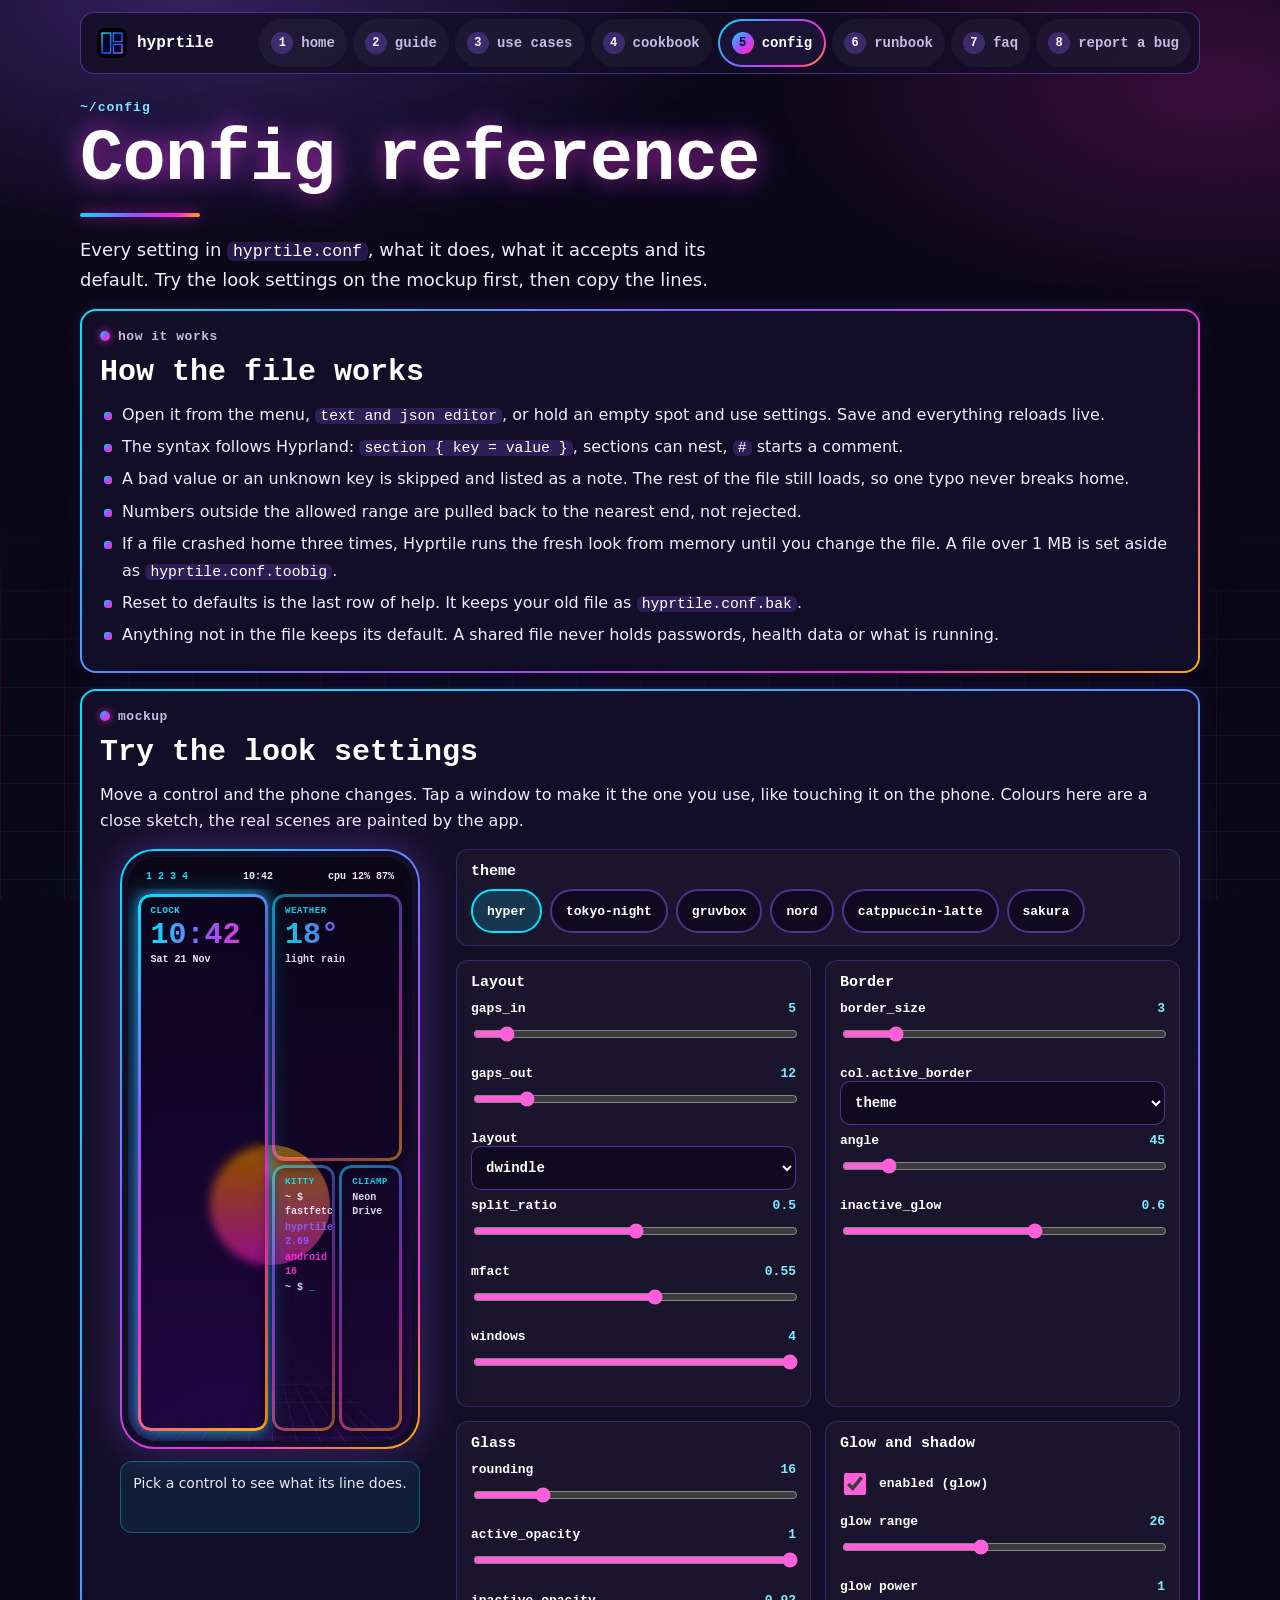
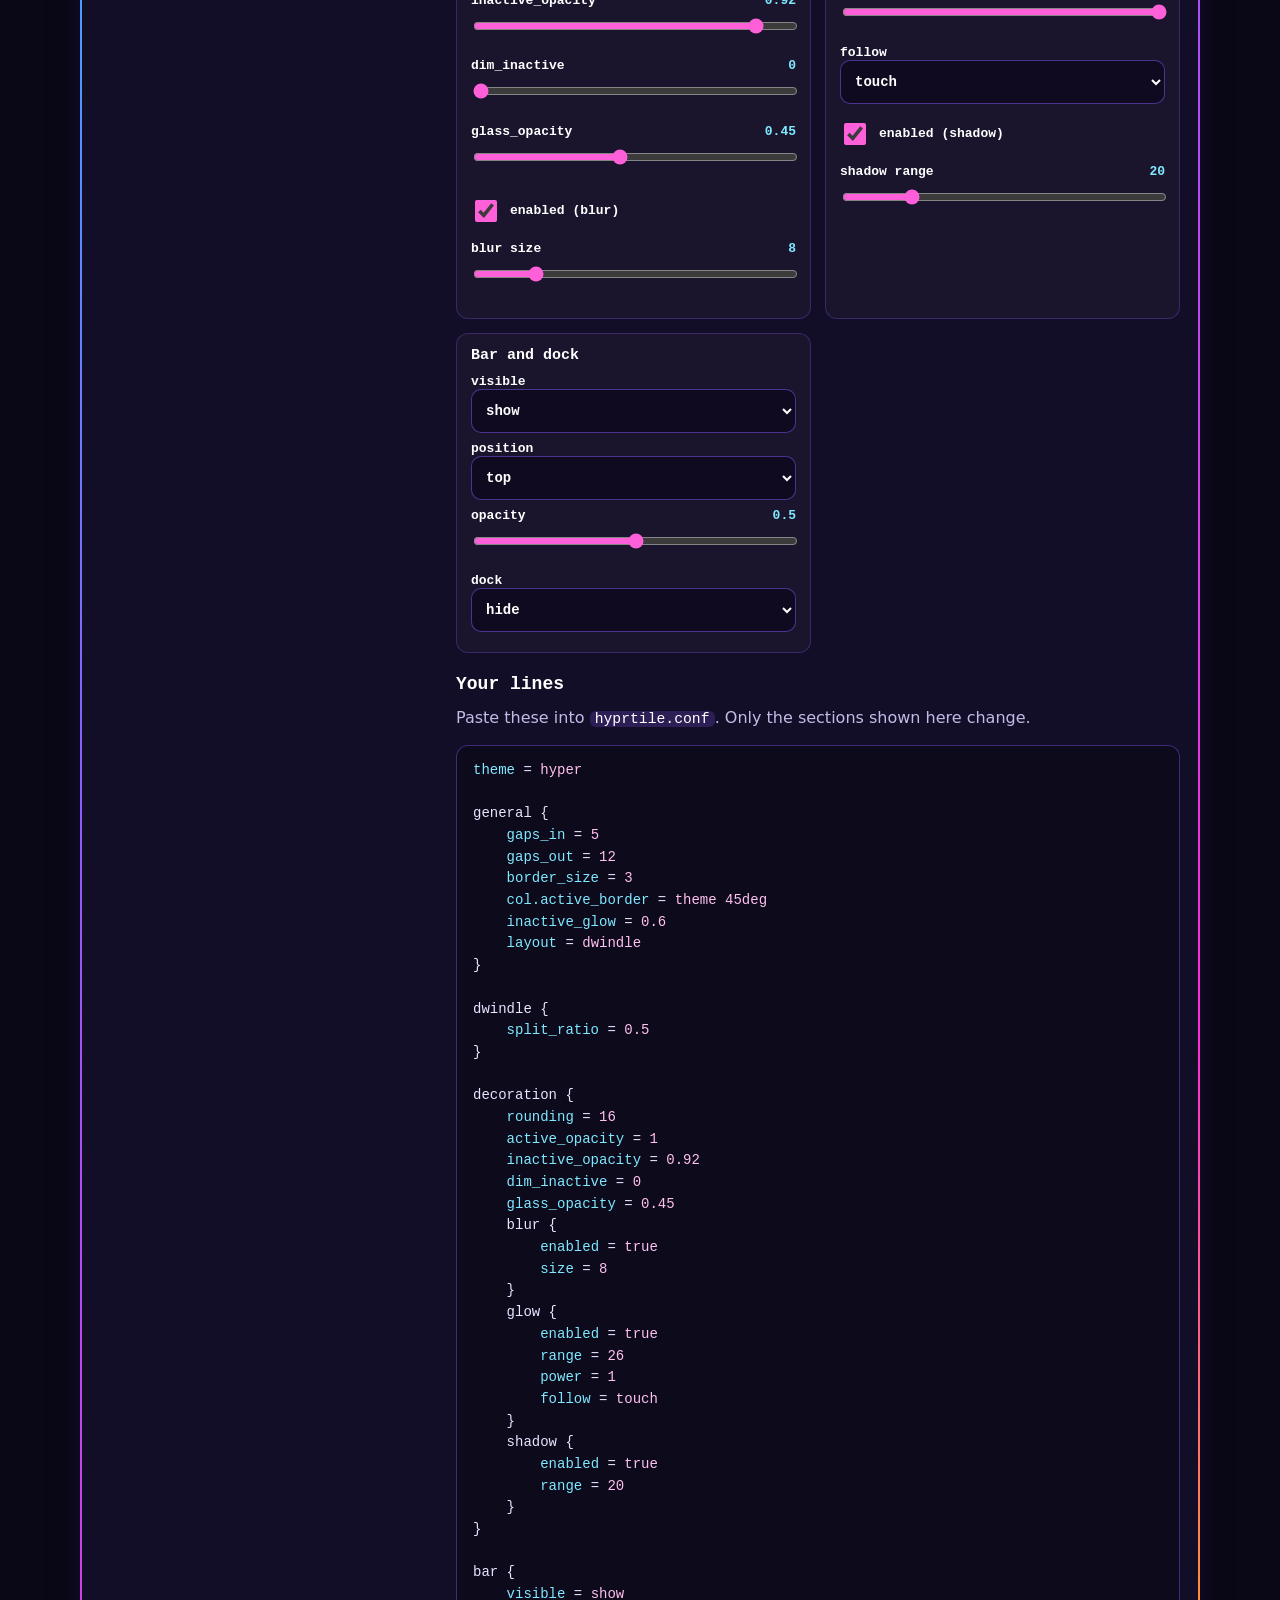
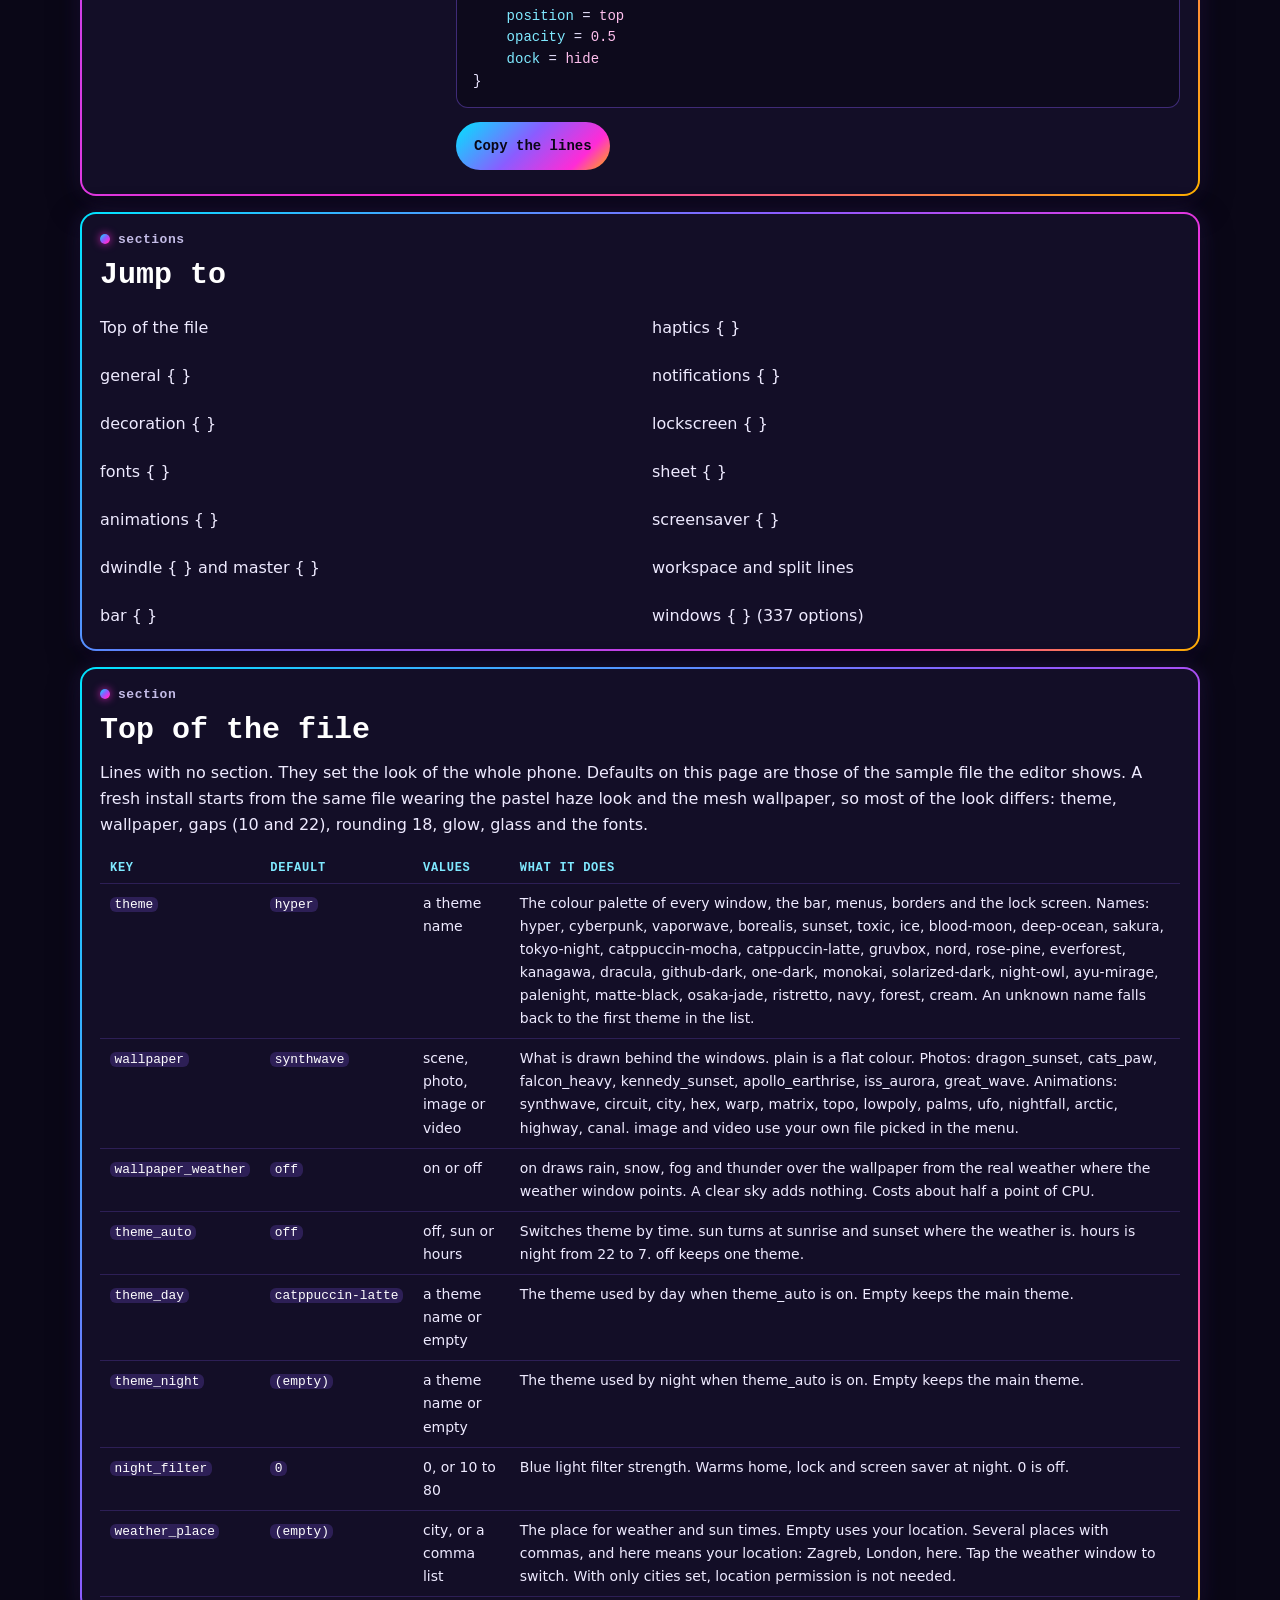
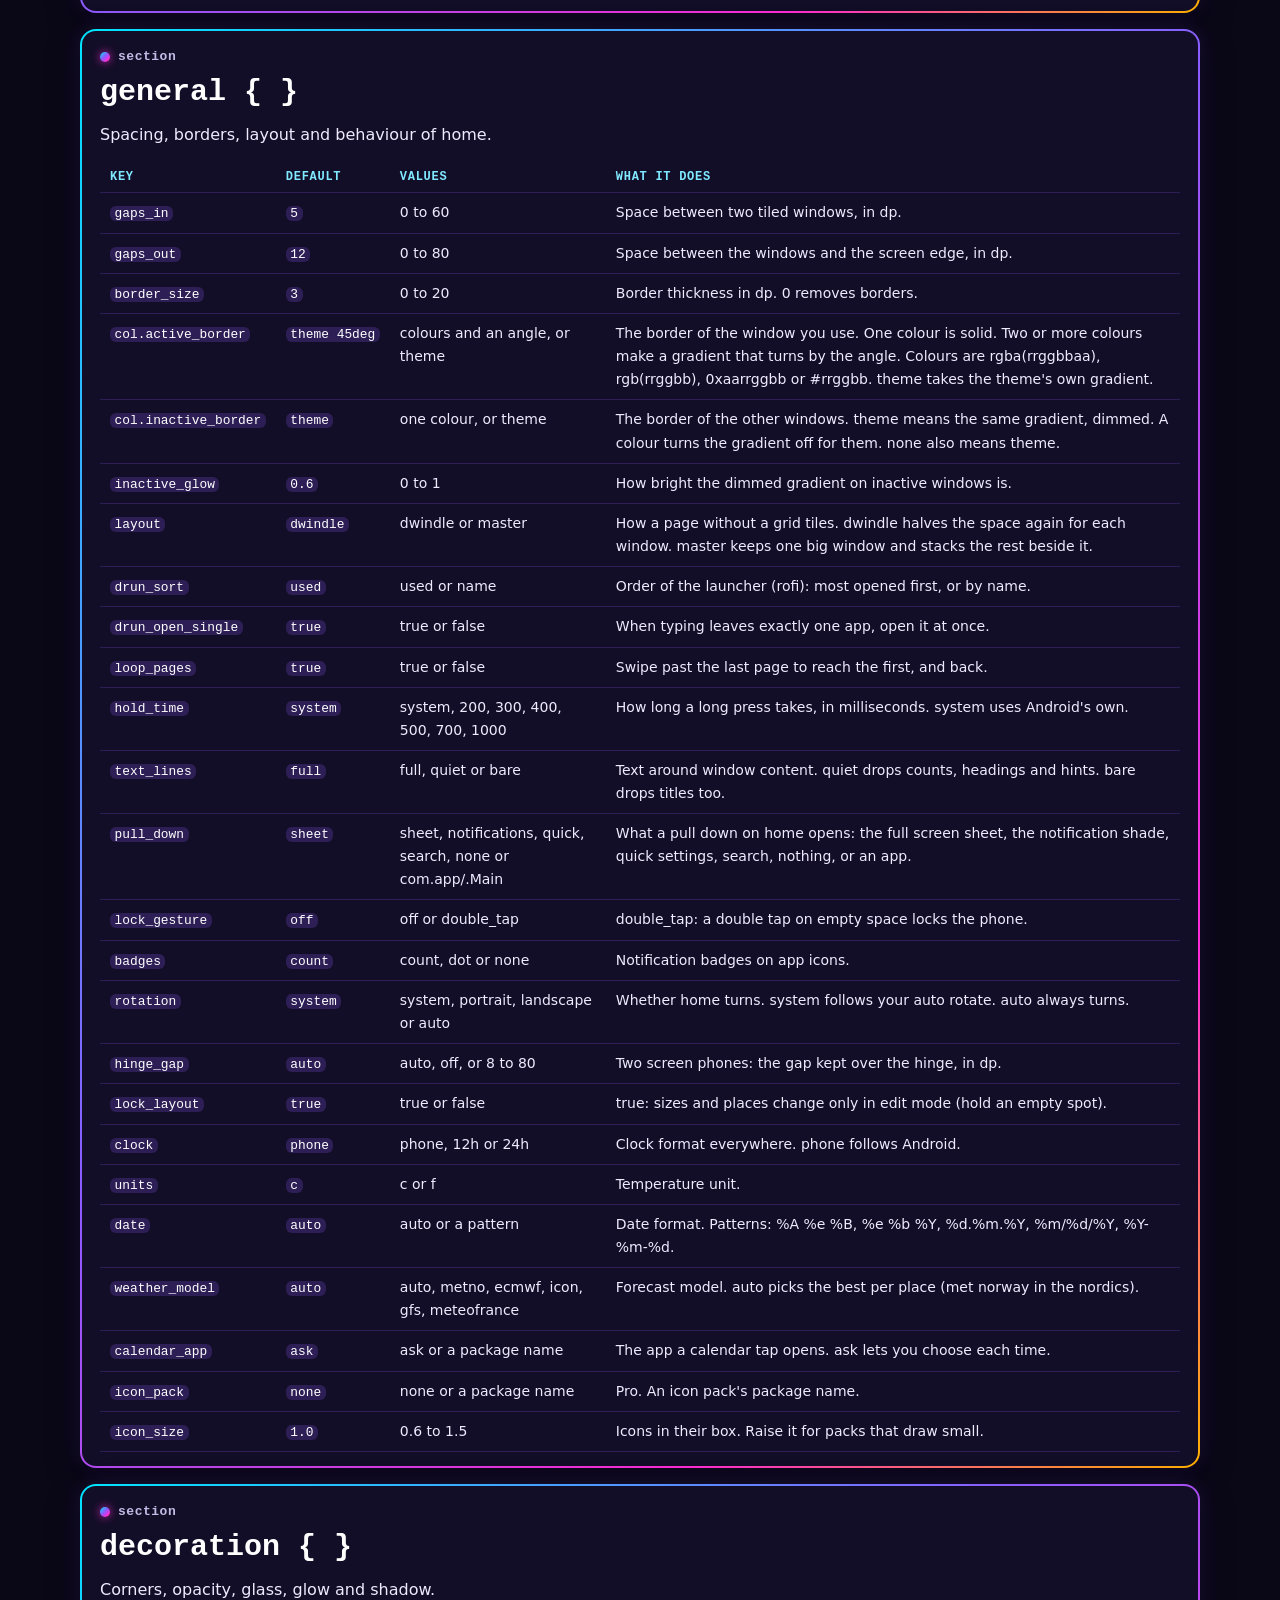
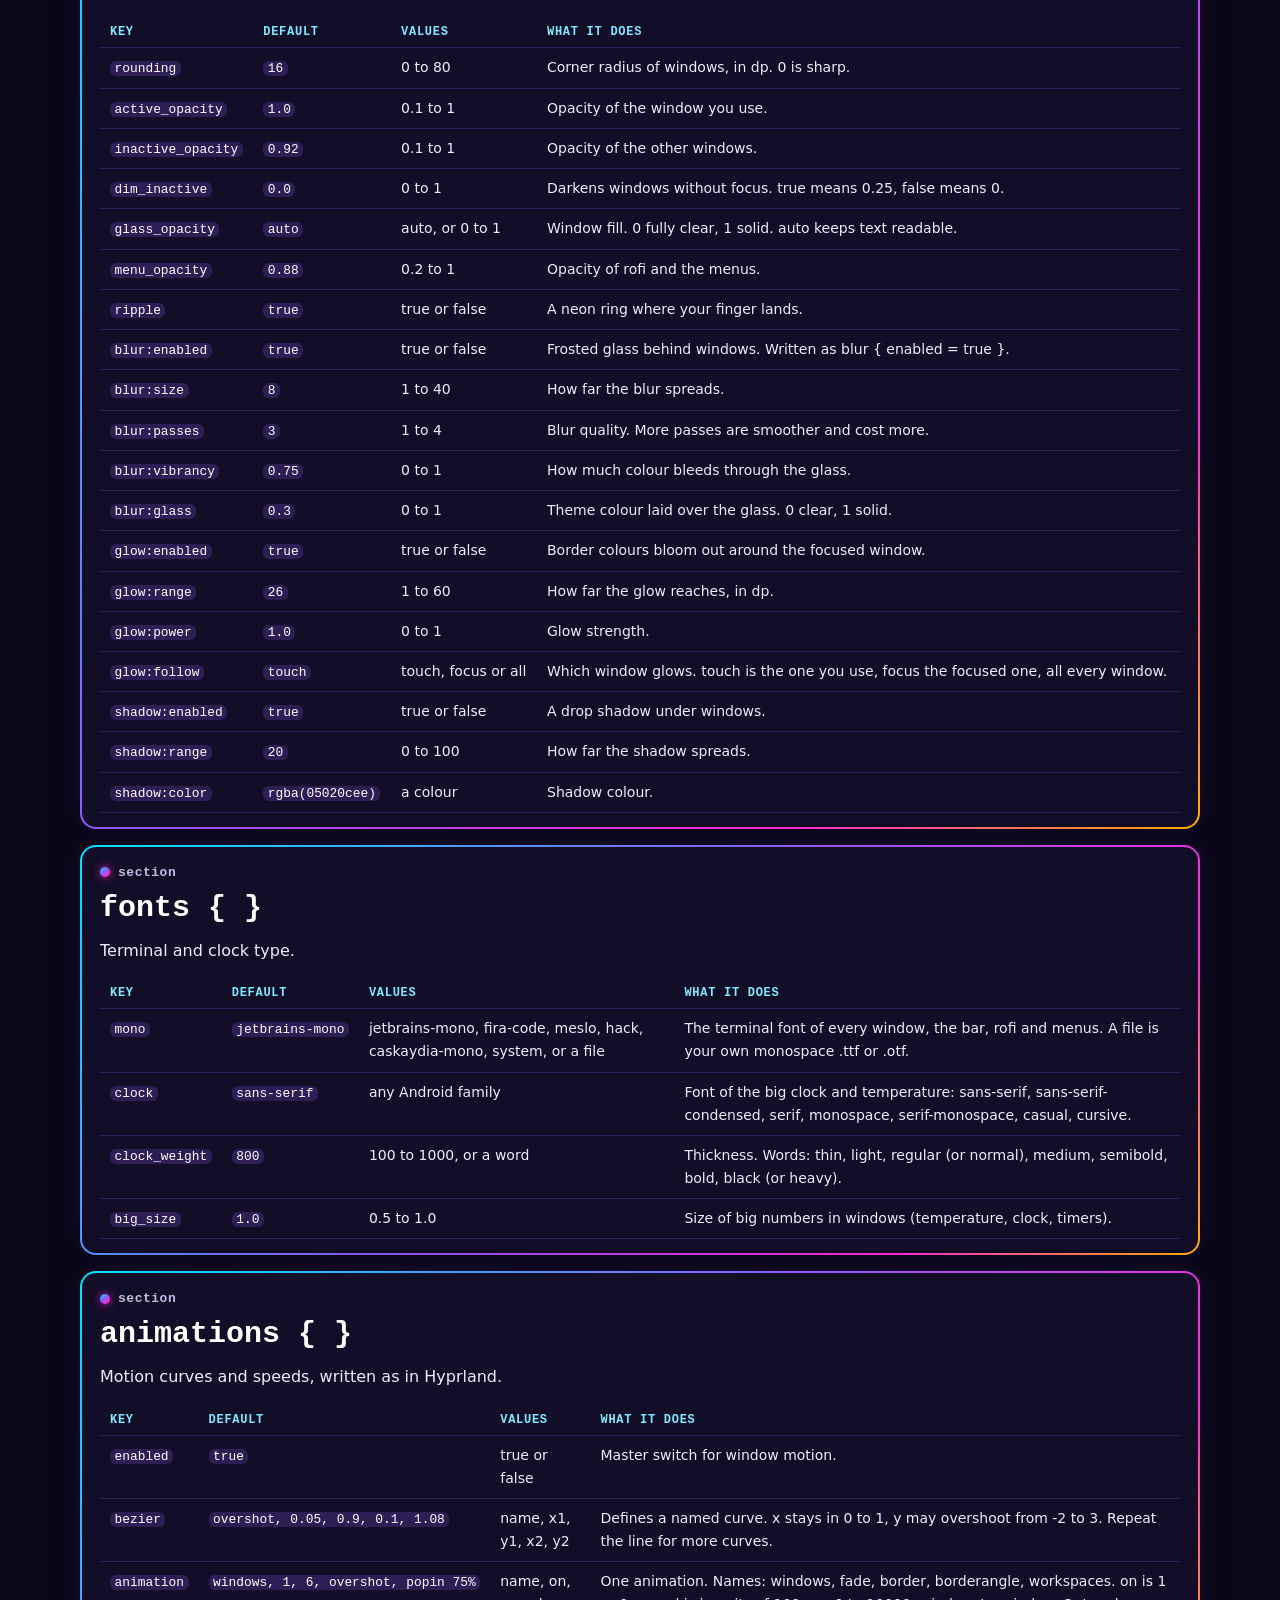
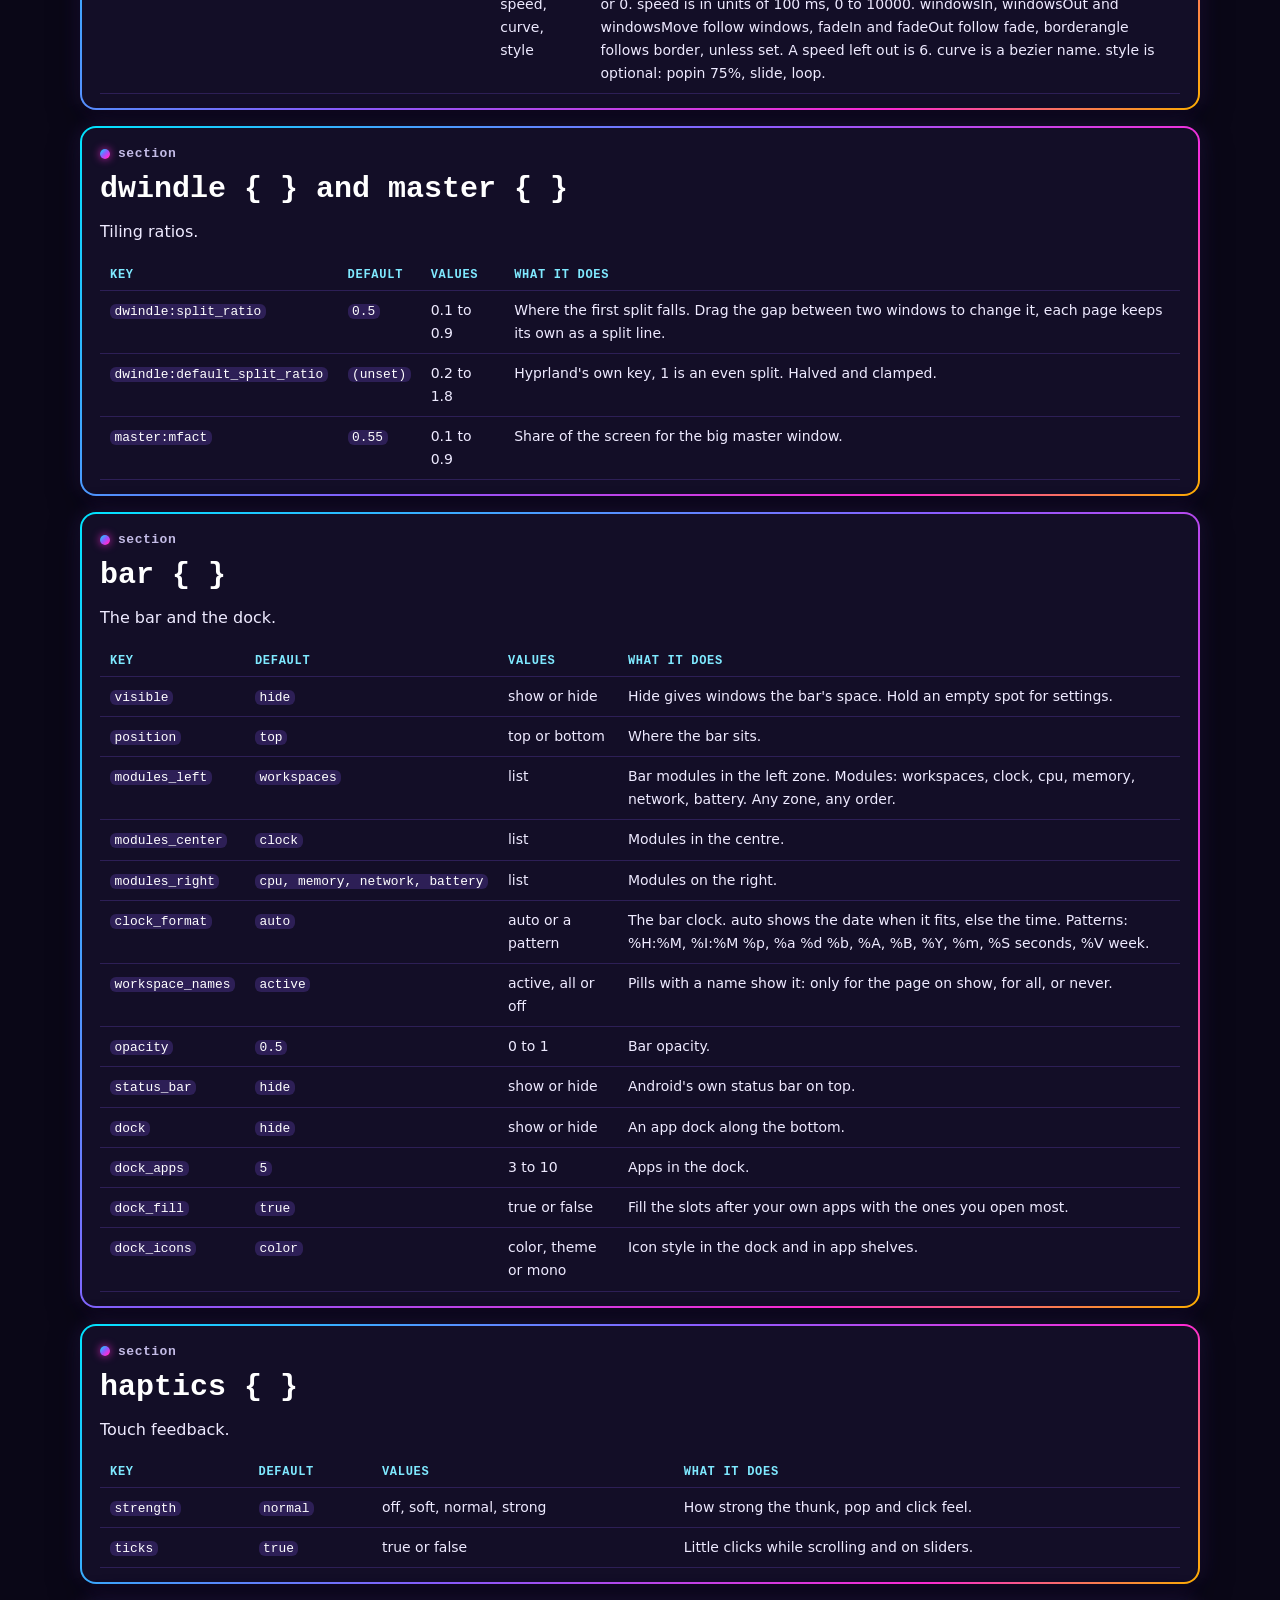
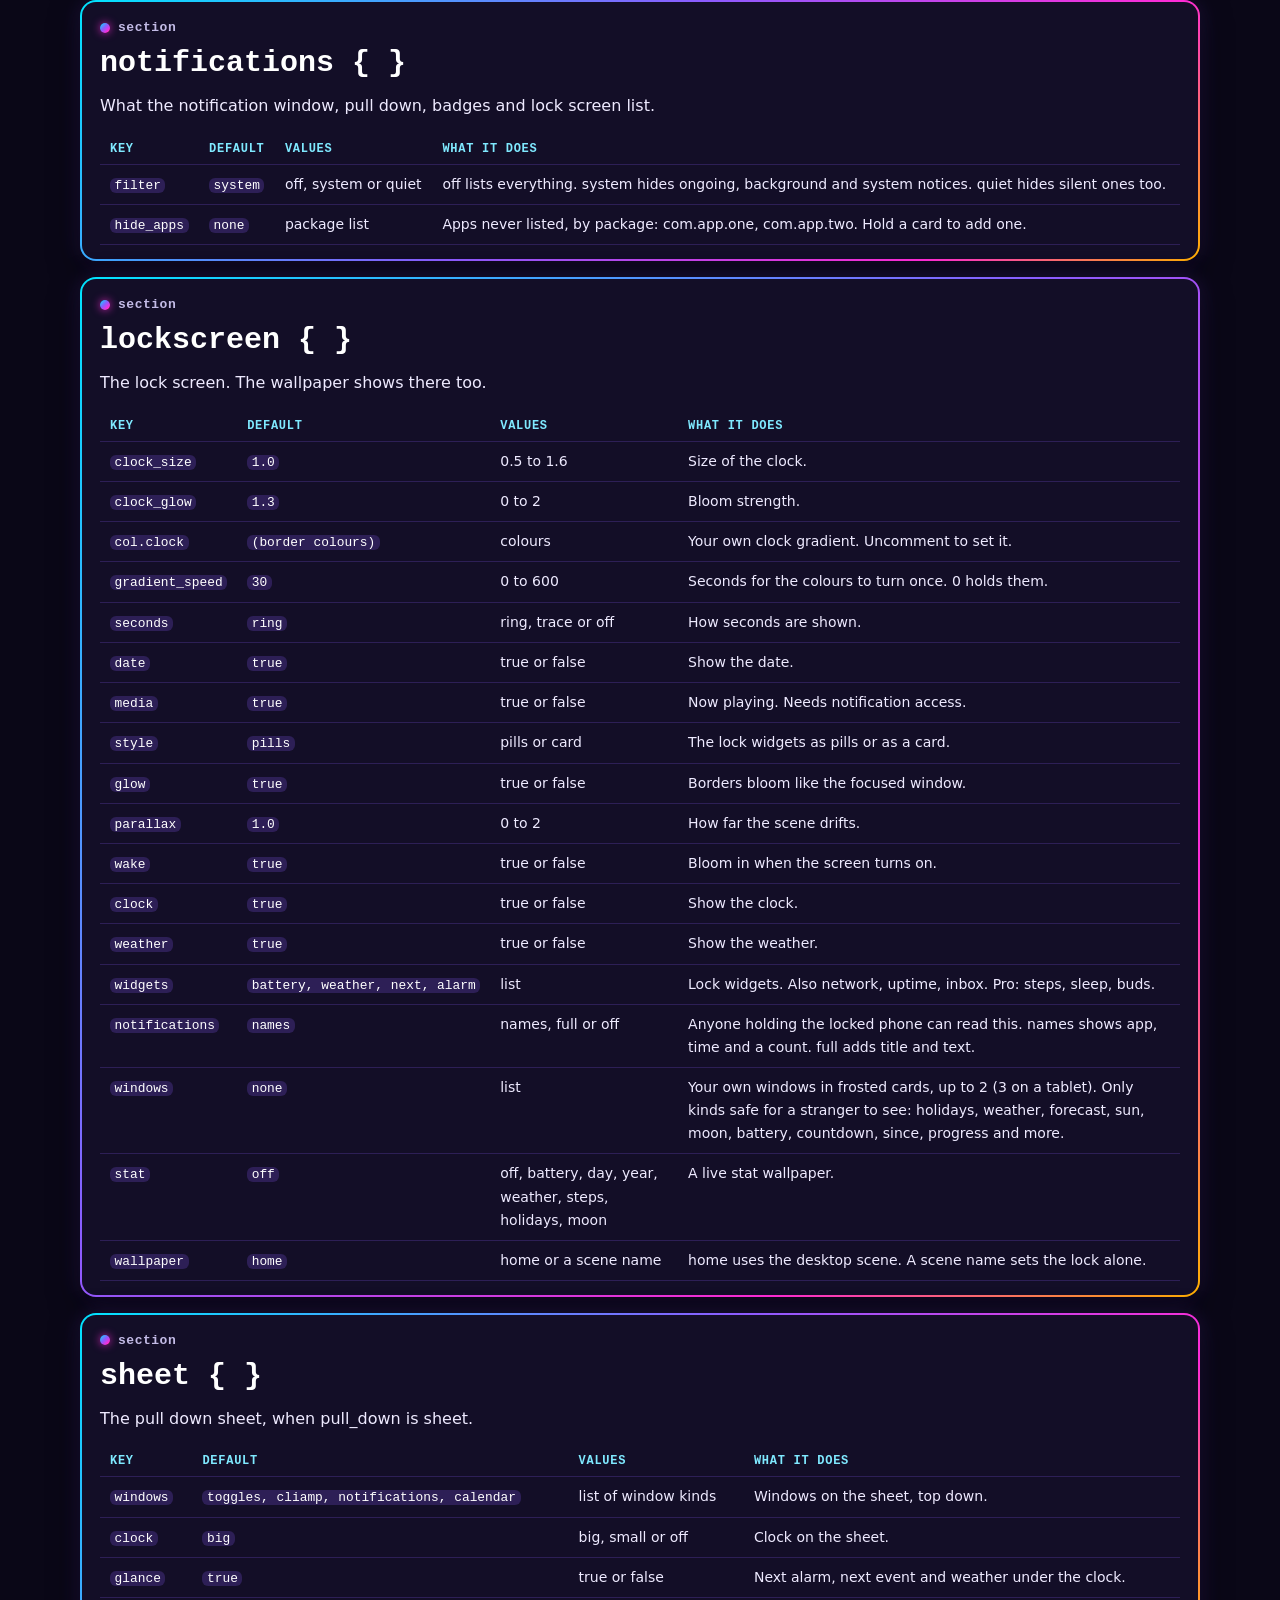
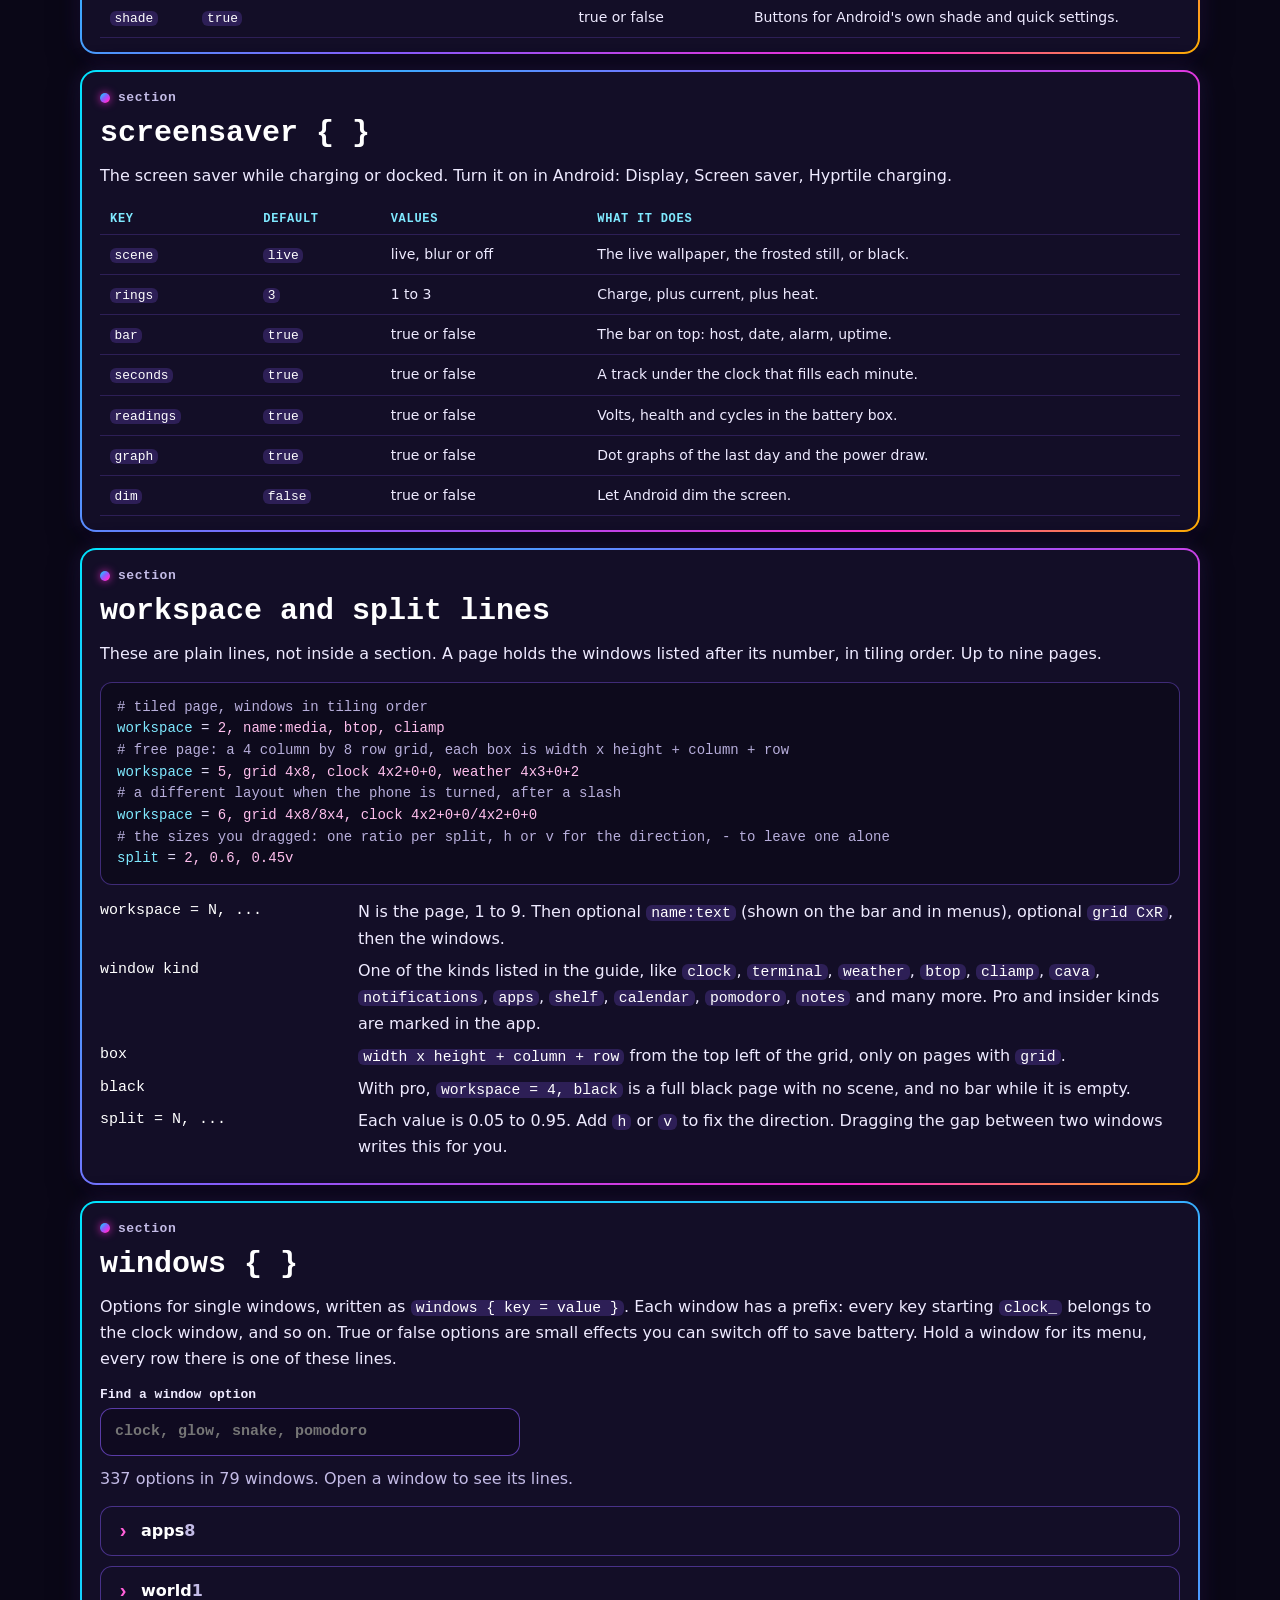
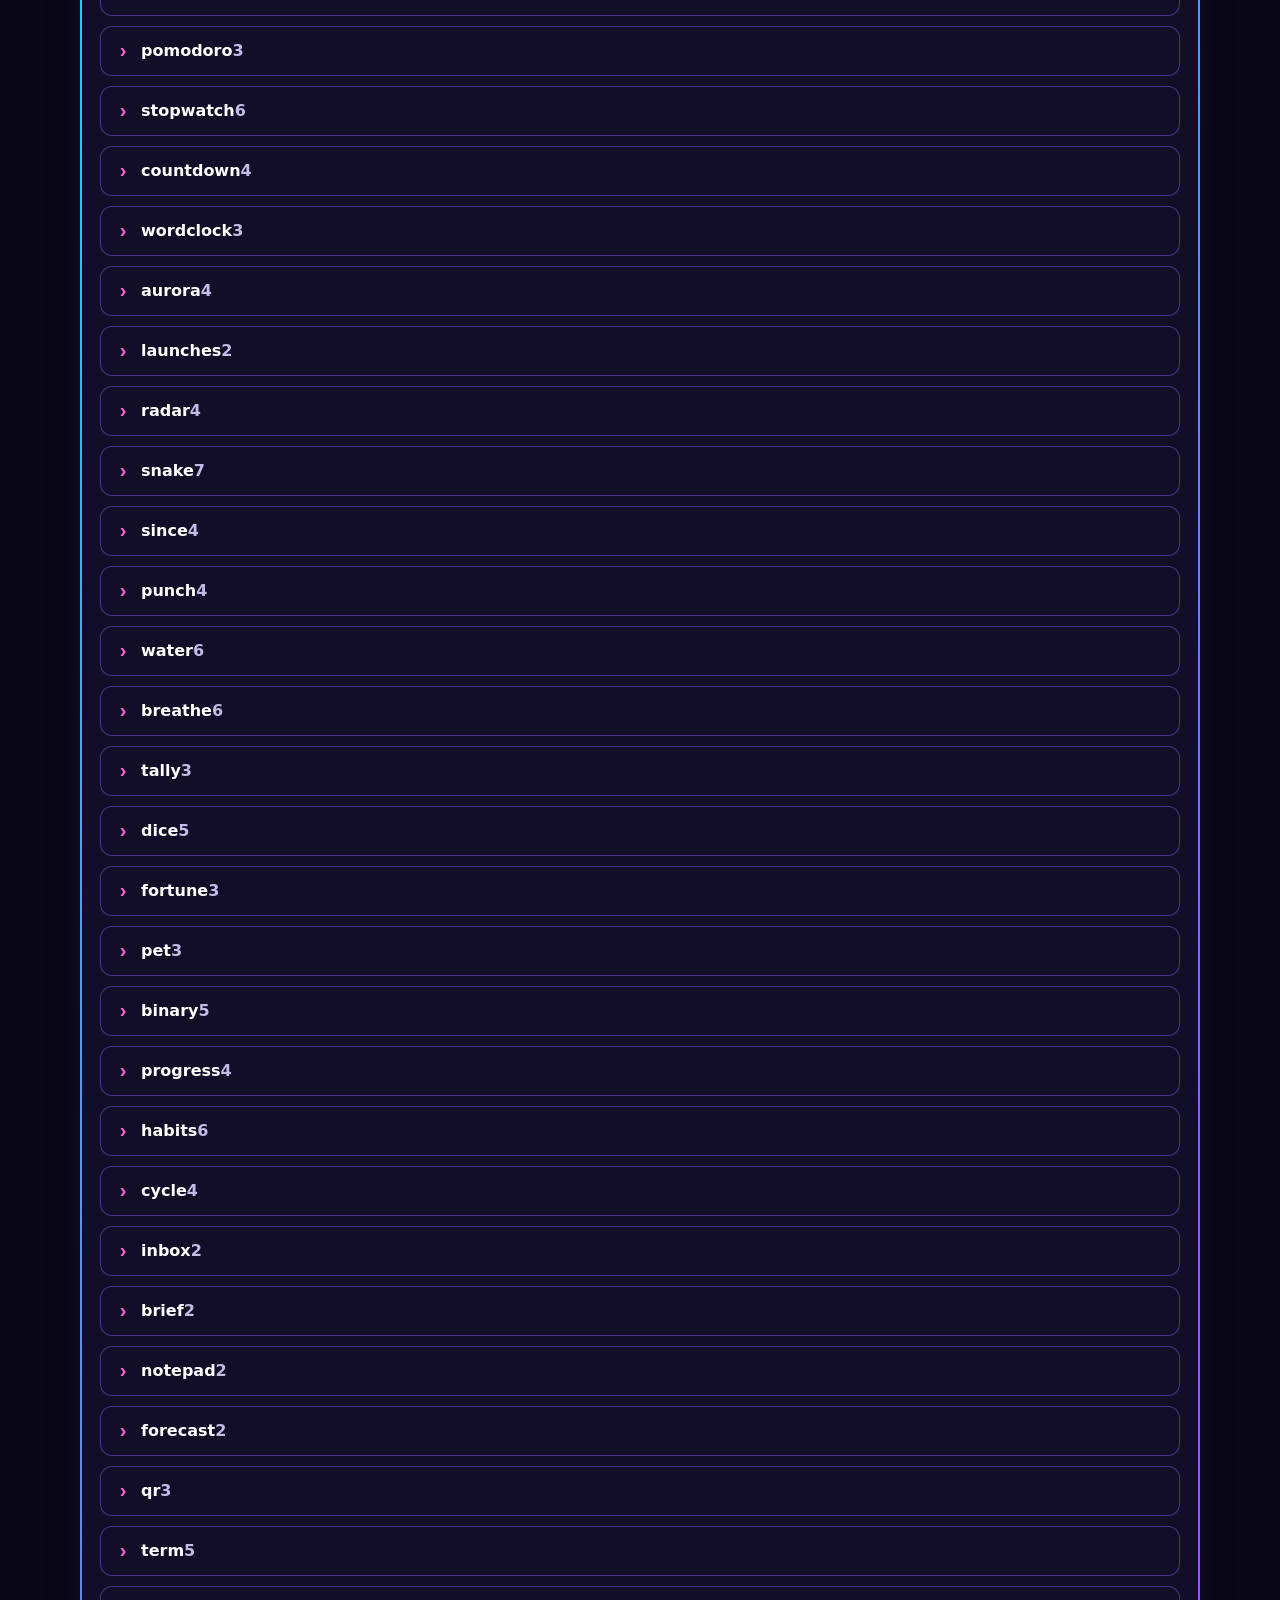
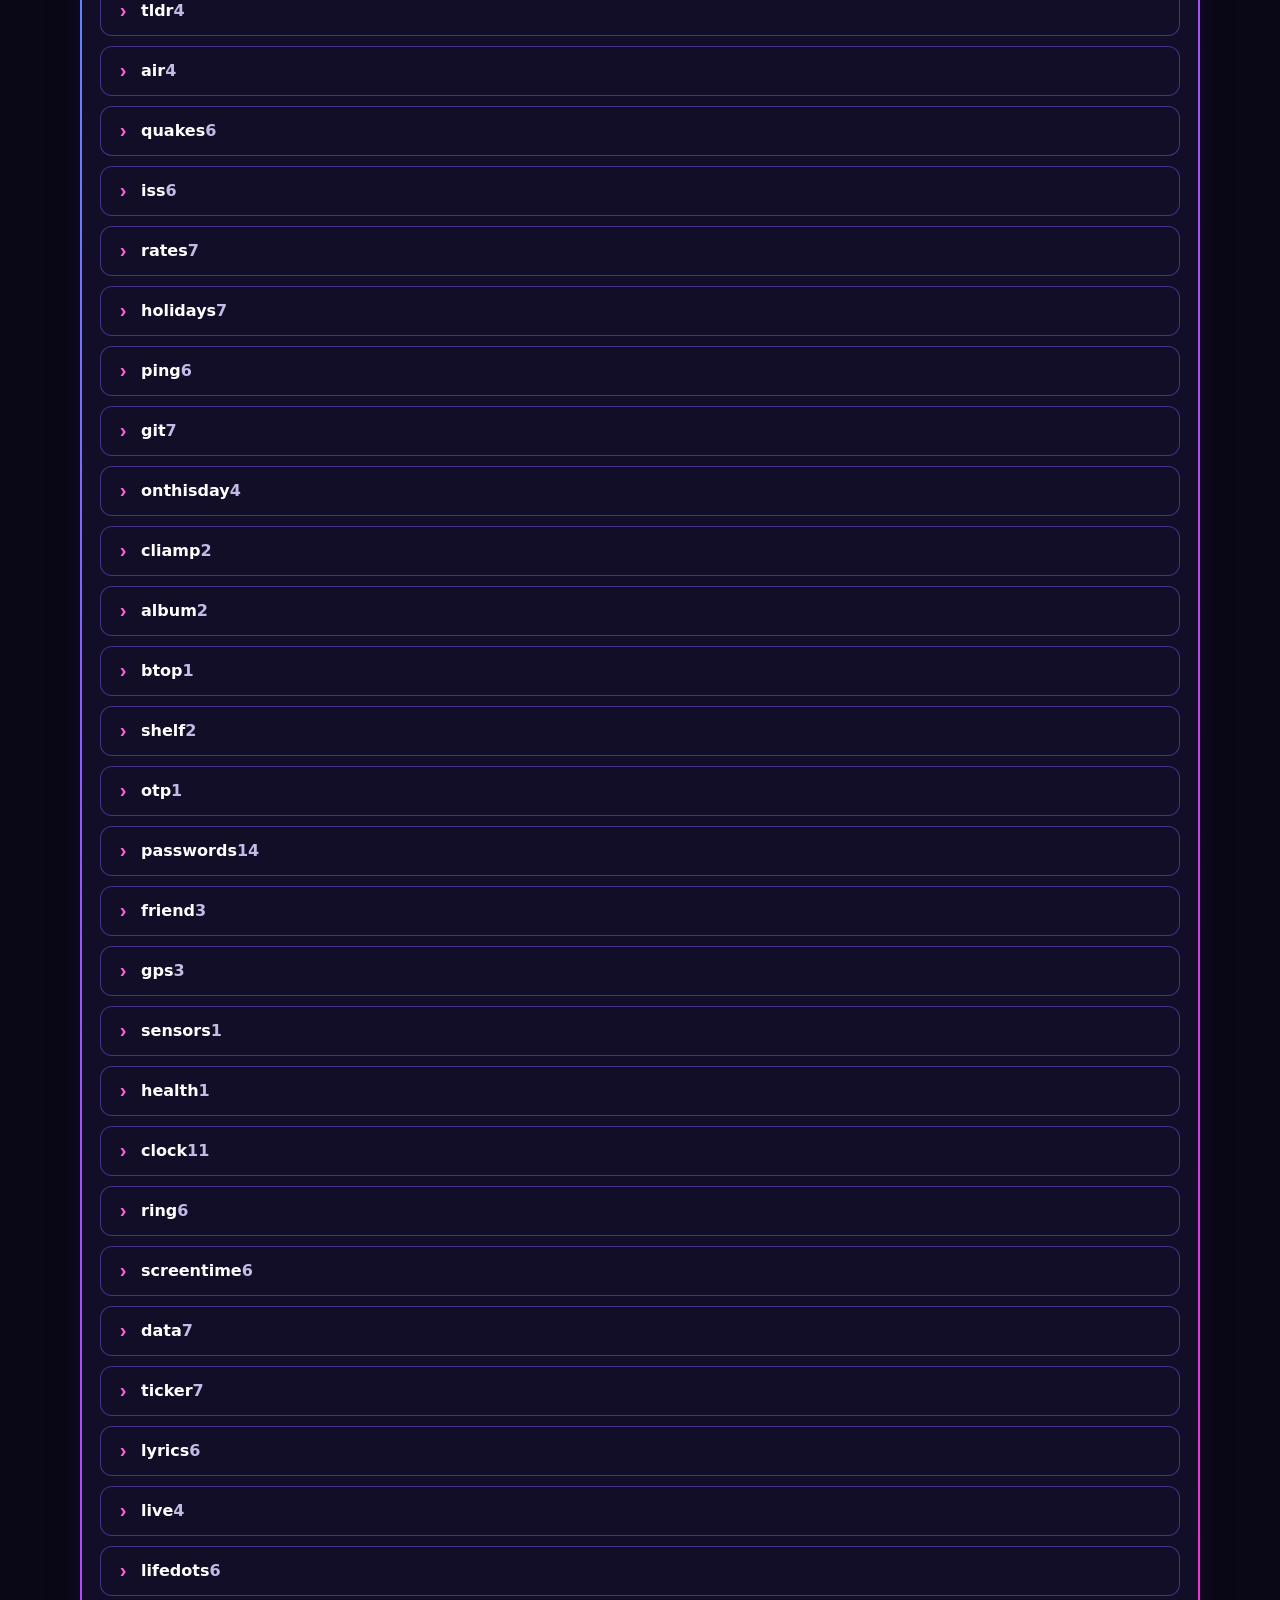
==== commit 664edb46: "Guide for Hyprtile 2.76: 36 mesh looks (108 looks, 70 themes), pastel haze is the fresh install look" ====
--- a/docs/config.html
+++ b/docs/config.html
@@ -112,7 +112,7 @@
 
 <nav class="tile toc" aria-labelledby="toc-h"><div class="title" aria-hidden="true">sections</div><h2 id="toc-h">Jump to</h2><ol><li><a href="#s-top">Top of the file</a></li><li><a href="#s-general">general { }</a></li><li><a href="#s-decoration">decoration { }</a></li><li><a href="#s-fonts">fonts { }</a></li><li><a href="#s-animations">animations { }</a></li><li><a href="#s-layouts">dwindle { } and master { }</a></li><li><a href="#s-bar">bar { }</a></li><li><a href="#s-haptics">haptics { }</a></li><li><a href="#s-notifications">notifications { }</a></li><li><a href="#s-lockscreen">lockscreen { }</a></li><li><a href="#s-sheet">sheet { }</a></li><li><a href="#s-screensaver">screensaver { }</a></li><li><a href="#s-workspace">workspace and split lines</a></li><li><a href="#s-windows">windows { } (337 options)</a></li></ol></nav>
 
-<section class="tile" id="s-top" aria-labelledby="h-top"><div class="title" aria-hidden="true">section</div><h2 id="h-top">Top of the file</h2><p>Lines with no section. They set the look of the whole phone. Defaults on this page are those of the sample file the editor shows. A fresh install starts from the same file wearing the camel and navy look and the Cat&#x27;s Paw Nebula wallpaper, so most of the look differs: theme, wallpaper, gaps (8 and 20), rounding 8, glow, glass and the fonts.</p><div class="tbl"><table><thead><tr><th scope="col">key</th><th scope="col">default</th><th scope="col">values</th><th scope="col">what it does</th></tr></thead><tbody><tr id="k-theme"><th scope="row"><code>theme</code></th><td><code>hyper</code></td><td>a theme name</td><td>The colour palette of every window, the bar, menus, borders and the lock screen. Names: hyper, cyberpunk, vaporwave, borealis, sunset, toxic, ice, blood-moon, deep-ocean, sakura, tokyo-night, catppuccin-mocha, catppuccin-latte, gruvbox, nord, rose-pine, everforest, kanagawa, dracula, github-dark, one-dark, monokai, solarized-dark, night-owl, ayu-mirage, palenight, matte-black, osaka-jade, ristretto, navy, forest, cream. An unknown name falls back to the first theme in the list.</td></tr><tr id="k-wallpaper"><th scope="row"><code>wallpaper</code></th><td><code>synthwave</code></td><td>scene, photo, image or video</td><td>What is drawn behind the windows. plain is a flat colour. Photos: dragon_sunset, cats_paw, falcon_heavy, kennedy_sunset, apollo_earthrise, iss_aurora, great_wave. Animations: synthwave, circuit, city, hex, warp, matrix, topo, lowpoly, palms, ufo, nightfall, arctic, highway, canal. image and video use your own file picked in the menu.</td></tr><tr id="k-wallpaper_weather"><th scope="row"><code>wallpaper_weather</code></th><td><code>off</code></td><td>on or off</td><td>on draws rain, snow, fog and thunder over the wallpaper from the real weather where the weather window points. A clear sky adds nothing. Costs about half a point of CPU.</td></tr><tr id="k-theme_auto"><th scope="row"><code>theme_auto</code></th><td><code>off</code></td><td>off, sun or hours</td><td>Switches theme by time. sun turns at sunrise and sunset where the weather is. hours is night from 22 to 7. off keeps one theme.</td></tr><tr id="k-theme_day"><th scope="row"><code>theme_day</code></th><td><code>catppuccin-latte</code></td><td>a theme name or empty</td><td>The theme used by day when theme_auto is on. Empty keeps the main theme.</td></tr><tr id="k-theme_night"><th scope="row"><code>theme_night</code></th><td><code>(empty)</code></td><td>a theme name or empty</td><td>The theme used by night when theme_auto is on. Empty keeps the main theme.</td></tr><tr id="k-night_filter"><th scope="row"><code>night_filter</code></th><td><code>0</code></td><td>0, or 10 to 80</td><td>Blue light filter strength. Warms home, lock and screen saver at night. 0 is off.</td></tr><tr id="k-weather_place"><th scope="row"><code>weather_place</code></th><td><code>(empty)</code></td><td>city, or a comma list</td><td>The place for weather and sun times. Empty uses your location. Several places with commas, and here means your location: Zagreb, London, here. Tap the weather window to switch. With only cities set, location permission is not needed.</td></tr></tbody></table></div></section>
+<section class="tile" id="s-top" aria-labelledby="h-top"><div class="title" aria-hidden="true">section</div><h2 id="h-top">Top of the file</h2><p>Lines with no section. They set the look of the whole phone. Defaults on this page are those of the sample file the editor shows. A fresh install starts from the same file wearing the pastel haze look and the mesh wallpaper, so most of the look differs: theme, wallpaper, gaps (10 and 22), rounding 18, glow, glass and the fonts.</p><div class="tbl"><table><thead><tr><th scope="col">key</th><th scope="col">default</th><th scope="col">values</th><th scope="col">what it does</th></tr></thead><tbody><tr id="k-theme"><th scope="row"><code>theme</code></th><td><code>hyper</code></td><td>a theme name</td><td>The colour palette of every window, the bar, menus, borders and the lock screen. Names: hyper, cyberpunk, vaporwave, borealis, sunset, toxic, ice, blood-moon, deep-ocean, sakura, tokyo-night, catppuccin-mocha, catppuccin-latte, gruvbox, nord, rose-pine, everforest, kanagawa, dracula, github-dark, one-dark, monokai, solarized-dark, night-owl, ayu-mirage, palenight, matte-black, osaka-jade, ristretto, navy, forest, cream. An unknown name falls back to the first theme in the list.</td></tr><tr id="k-wallpaper"><th scope="row"><code>wallpaper</code></th><td><code>synthwave</code></td><td>scene, photo, image or video</td><td>What is drawn behind the windows. plain is a flat colour. Photos: dragon_sunset, cats_paw, falcon_heavy, kennedy_sunset, apollo_earthrise, iss_aurora, great_wave. Animations: synthwave, circuit, city, hex, warp, matrix, topo, lowpoly, palms, ufo, nightfall, arctic, highway, canal. image and video use your own file picked in the menu.</td></tr><tr id="k-wallpaper_weather"><th scope="row"><code>wallpaper_weather</code></th><td><code>off</code></td><td>on or off</td><td>on draws rain, snow, fog and thunder over the wallpaper from the real weather where the weather window points. A clear sky adds nothing. Costs about half a point of CPU.</td></tr><tr id="k-theme_auto"><th scope="row"><code>theme_auto</code></th><td><code>off</code></td><td>off, sun or hours</td><td>Switches theme by time. sun turns at sunrise and sunset where the weather is. hours is night from 22 to 7. off keeps one theme.</td></tr><tr id="k-theme_day"><th scope="row"><code>theme_day</code></th><td><code>catppuccin-latte</code></td><td>a theme name or empty</td><td>The theme used by day when theme_auto is on. Empty keeps the main theme.</td></tr><tr id="k-theme_night"><th scope="row"><code>theme_night</code></th><td><code>(empty)</code></td><td>a theme name or empty</td><td>The theme used by night when theme_auto is on. Empty keeps the main theme.</td></tr><tr id="k-night_filter"><th scope="row"><code>night_filter</code></th><td><code>0</code></td><td>0, or 10 to 80</td><td>Blue light filter strength. Warms home, lock and screen saver at night. 0 is off.</td></tr><tr id="k-weather_place"><th scope="row"><code>weather_place</code></th><td><code>(empty)</code></td><td>city, or a comma list</td><td>The place for weather and sun times. Empty uses your location. Several places with commas, and here means your location: Zagreb, London, here. Tap the weather window to switch. With only cities set, location permission is not needed.</td></tr></tbody></table></div></section>
 <section class="tile" id="s-general" aria-labelledby="h-general"><div class="title" aria-hidden="true">section</div><h2 id="h-general">general { }</h2><p>Spacing, borders, layout and behaviour of home.</p><div class="tbl"><table><thead><tr><th scope="col">key</th><th scope="col">default</th><th scope="col">values</th><th scope="col">what it does</th></tr></thead><tbody><tr id="k-gaps_in"><th scope="row"><code>gaps_in</code></th><td><code>5</code></td><td>0 to 60</td><td>Space between two tiled windows, in dp.</td></tr><tr id="k-gaps_out"><th scope="row"><code>gaps_out</code></th><td><code>12</code></td><td>0 to 80</td><td>Space between the windows and the screen edge, in dp.</td></tr><tr id="k-border_size"><th scope="row"><code>border_size</code></th><td><code>3</code></td><td>0 to 20</td><td>Border thickness in dp. 0 removes borders.</td></tr><tr id="k-col.active_border"><th scope="row"><code>col.active_border</code></th><td><code>theme 45deg</code></td><td>colours and an angle, or theme</td><td>The border of the window you use. One colour is solid. Two or more colours make a gradient that turns by the angle. Colours are rgba(rrggbbaa), rgb(rrggbb), 0xaarrggbb or #rrggbb. theme takes the theme&#x27;s own gradient.</td></tr><tr id="k-col.inactive_border"><th scope="row"><code>col.inactive_border</code></th><td><code>theme</code></td><td>one colour, or theme</td><td>The border of the other windows. theme means the same gradient, dimmed. A colour turns the gradient off for them. none also means theme.</td></tr><tr id="k-inactive_glow"><th scope="row"><code>inactive_glow</code></th><td><code>0.6</code></td><td>0 to 1</td><td>How bright the dimmed gradient on inactive windows is.</td></tr><tr id="k-layout"><th scope="row"><code>layout</code></th><td><code>dwindle</code></td><td>dwindle or master</td><td>How a page without a grid tiles. dwindle halves the space again for each window. master keeps one big window and stacks the rest beside it.</td></tr><tr id="k-drun_sort"><th scope="row"><code>drun_sort</code></th><td><code>used</code></td><td>used or name</td><td>Order of the launcher (rofi): most opened first, or by name.</td></tr><tr id="k-drun_open_single"><th scope="row"><code>drun_open_single</code></th><td><code>true</code></td><td>true or false</td><td>When typing leaves exactly one app, open it at once.</td></tr><tr id="k-loop_pages"><th scope="row"><code>loop_pages</code></th><td><code>true</code></td><td>true or false</td><td>Swipe past the last page to reach the first, and back.</td></tr><tr id="k-hold_time"><th scope="row"><code>hold_time</code></th><td><code>system</code></td><td>system, 200, 300, 400, 500, 700, 1000</td><td>How long a long press takes, in milliseconds. system uses Android&#x27;s own.</td></tr><tr id="k-text_lines"><th scope="row"><code>text_lines</code></th><td><code>full</code></td><td>full, quiet or bare</td><td>Text around window content. quiet drops counts, headings and hints. bare drops titles too.</td></tr><tr id="k-pull_down"><th scope="row"><code>pull_down</code></th><td><code>sheet</code></td><td>sheet, notifications, quick, search, none or com.app/.Main</td><td>What a pull down on home opens: the full screen sheet, the notification shade, quick settings, search, nothing, or an app.</td></tr><tr id="k-lock_gesture"><th scope="row"><code>lock_gesture</code></th><td><code>off</code></td><td>off or double_tap</td><td>double_tap: a double tap on empty space locks the phone.</td></tr><tr id="k-badges"><th scope="row"><code>badges</code></th><td><code>count</code></td><td>count, dot or none</td><td>Notification badges on app icons.</td></tr><tr id="k-rotation"><th scope="row"><code>rotation</code></th><td><code>system</code></td><td>system, portrait, landscape or auto</td><td>Whether home turns. system follows your auto rotate. auto always turns.</td></tr><tr id="k-hinge_gap"><th scope="row"><code>hinge_gap</code></th><td><code>auto</code></td><td>auto, off, or 8 to 80</td><td>Two screen phones: the gap kept over the hinge, in dp.</td></tr><tr id="k-lock_layout"><th scope="row"><code>lock_layout</code></th><td><code>true</code></td><td>true or false</td><td>true: sizes and places change only in edit mode (hold an empty spot).</td></tr><tr id="k-clock"><th scope="row"><code>clock</code></th><td><code>phone</code></td><td>phone, 12h or 24h</td><td>Clock format everywhere. phone follows Android.</td></tr><tr id="k-units"><th scope="row"><code>units</code></th><td><code>c</code></td><td>c or f</td><td>Temperature unit.</td></tr><tr id="k-date"><th scope="row"><code>date</code></th><td><code>auto</code></td><td>auto or a pattern</td><td>Date format. Patterns: %A %e %B, %e %b %Y, %d.%m.%Y, %m/%d/%Y, %Y-%m-%d.</td></tr><tr id="k-weather_model"><th scope="row"><code>weather_model</code></th><td><code>auto</code></td><td>auto, metno, ecmwf, icon, gfs, meteofrance</td><td>Forecast model. auto picks the best per place (met norway in the nordics).</td></tr><tr id="k-calendar_app"><th scope="row"><code>calendar_app</code></th><td><code>ask</code></td><td>ask or a package name</td><td>The app a calendar tap opens. ask lets you choose each time.</td></tr><tr id="k-icon_pack"><th scope="row"><code>icon_pack</code></th><td><code>none</code></td><td>none or a package name</td><td>Pro. An icon pack&#x27;s package name.</td></tr><tr id="k-icon_size"><th scope="row"><code>icon_size</code></th><td><code>1.0</code></td><td>0.6 to 1.5</td><td>Icons in their box. Raise it for packs that draw small.</td></tr></tbody></table></div></section>
 <section class="tile" id="s-decoration" aria-labelledby="h-decoration"><div class="title" aria-hidden="true">section</div><h2 id="h-decoration">decoration { }</h2><p>Corners, opacity, glass, glow and shadow.</p><div class="tbl"><table><thead><tr><th scope="col">key</th><th scope="col">default</th><th scope="col">values</th><th scope="col">what it does</th></tr></thead><tbody><tr id="k-rounding"><th scope="row"><code>rounding</code></th><td><code>16</code></td><td>0 to 80</td><td>Corner radius of windows, in dp. 0 is sharp.</td></tr><tr id="k-active_opacity"><th scope="row"><code>active_opacity</code></th><td><code>1.0</code></td><td>0.1 to 1</td><td>Opacity of the window you use.</td></tr><tr id="k-inactive_opacity"><th scope="row"><code>inactive_opacity</code></th><td><code>0.92</code></td><td>0.1 to 1</td><td>Opacity of the other windows.</td></tr><tr id="k-dim_inactive"><th scope="row"><code>dim_inactive</code></th><td><code>0.0</code></td><td>0 to 1</td><td>Darkens windows without focus. true means 0.25, false means 0.</td></tr><tr id="k-glass_opacity"><th scope="row"><code>glass_opacity</code></th><td><code>auto</code></td><td>auto, or 0 to 1</td><td>Window fill. 0 fully clear, 1 solid. auto keeps text readable.</td></tr><tr id="k-menu_opacity"><th scope="row"><code>menu_opacity</code></th><td><code>0.88</code></td><td>0.2 to 1</td><td>Opacity of rofi and the menus.</td></tr><tr id="k-ripple"><th scope="row"><code>ripple</code></th><td><code>true</code></td><td>true or false</td><td>A neon ring where your finger lands.</td></tr><tr id="k-blur-enabled"><th scope="row"><code>blur:enabled</code></th><td><code>true</code></td><td>true or false</td><td>Frosted glass behind windows. Written as blur { enabled = true }.</td></tr><tr id="k-blur-size"><th scope="row"><code>blur:size</code></th><td><code>8</code></td><td>1 to 40</td><td>How far the blur spreads.</td></tr><tr id="k-blur-passes"><th scope="row"><code>blur:passes</code></th><td><code>3</code></td><td>1 to 4</td><td>Blur quality. More passes are smoother and cost more.</td></tr><tr id="k-blur-vibrancy"><th scope="row"><code>blur:vibrancy</code></th><td><code>0.75</code></td><td>0 to 1</td><td>How much colour bleeds through the glass.</td></tr><tr id="k-blur-glass"><th scope="row"><code>blur:glass</code></th><td><code>0.3</code></td><td>0 to 1</td><td>Theme colour laid over the glass. 0 clear, 1 solid.</td></tr><tr id="k-glow-enabled"><th scope="row"><code>glow:enabled</code></th><td><code>true</code></td><td>true or false</td><td>Border colours bloom out around the focused window.</td></tr><tr id="k-glow-range"><th scope="row"><code>glow:range</code></th><td><code>26</code></td><td>1 to 60</td><td>How far the glow reaches, in dp.</td></tr><tr id="k-glow-power"><th scope="row"><code>glow:power</code></th><td><code>1.0</code></td><td>0 to 1</td><td>Glow strength.</td></tr><tr id="k-glow-follow"><th scope="row"><code>glow:follow</code></th><td><code>touch</code></td><td>touch, focus or all</td><td>Which window glows. touch is the one you use, focus the focused one, all every window.</td></tr><tr id="k-shadow-enabled"><th scope="row"><code>shadow:enabled</code></th><td><code>true</code></td><td>true or false</td><td>A drop shadow under windows.</td></tr><tr id="k-shadow-range"><th scope="row"><code>shadow:range</code></th><td><code>20</code></td><td>0 to 100</td><td>How far the shadow spreads.</td></tr><tr id="k-shadow-color"><th scope="row"><code>shadow:color</code></th><td><code>rgba(05020cee)</code></td><td>a colour</td><td>Shadow colour.</td></tr></tbody></table></div></section>
 <section class="tile" id="s-fonts" aria-labelledby="h-fonts"><div class="title" aria-hidden="true">section</div><h2 id="h-fonts">fonts { }</h2><p>Terminal and clock type.</p><div class="tbl"><table><thead><tr><th scope="col">key</th><th scope="col">default</th><th scope="col">values</th><th scope="col">what it does</th></tr></thead><tbody><tr id="k-mono"><th scope="row"><code>mono</code></th><td><code>jetbrains-mono</code></td><td>jetbrains-mono, fira-code, meslo, hack, caskaydia-mono, system, or a file</td><td>The terminal font of every window, the bar, rofi and menus. A file is your own monospace .ttf or .otf.</td></tr><tr id="k-clock"><th scope="row"><code>clock</code></th><td><code>sans-serif</code></td><td>any Android family</td><td>Font of the big clock and temperature: sans-serif, sans-serif-condensed, serif, monospace, serif-monospace, casual, cursive.</td></tr><tr id="k-clock_weight"><th scope="row"><code>clock_weight</code></th><td><code>800</code></td><td>100 to 1000, or a word</td><td>Thickness. Words: thin, light, regular (or normal), medium, semibold, bold, black (or heavy).</td></tr><tr id="k-big_size"><th scope="row"><code>big_size</code></th><td><code>1.0</code></td><td>0.5 to 1.0</td><td>Size of big numbers in windows (temperature, clock, timers).</td></tr></tbody></table></div></section>
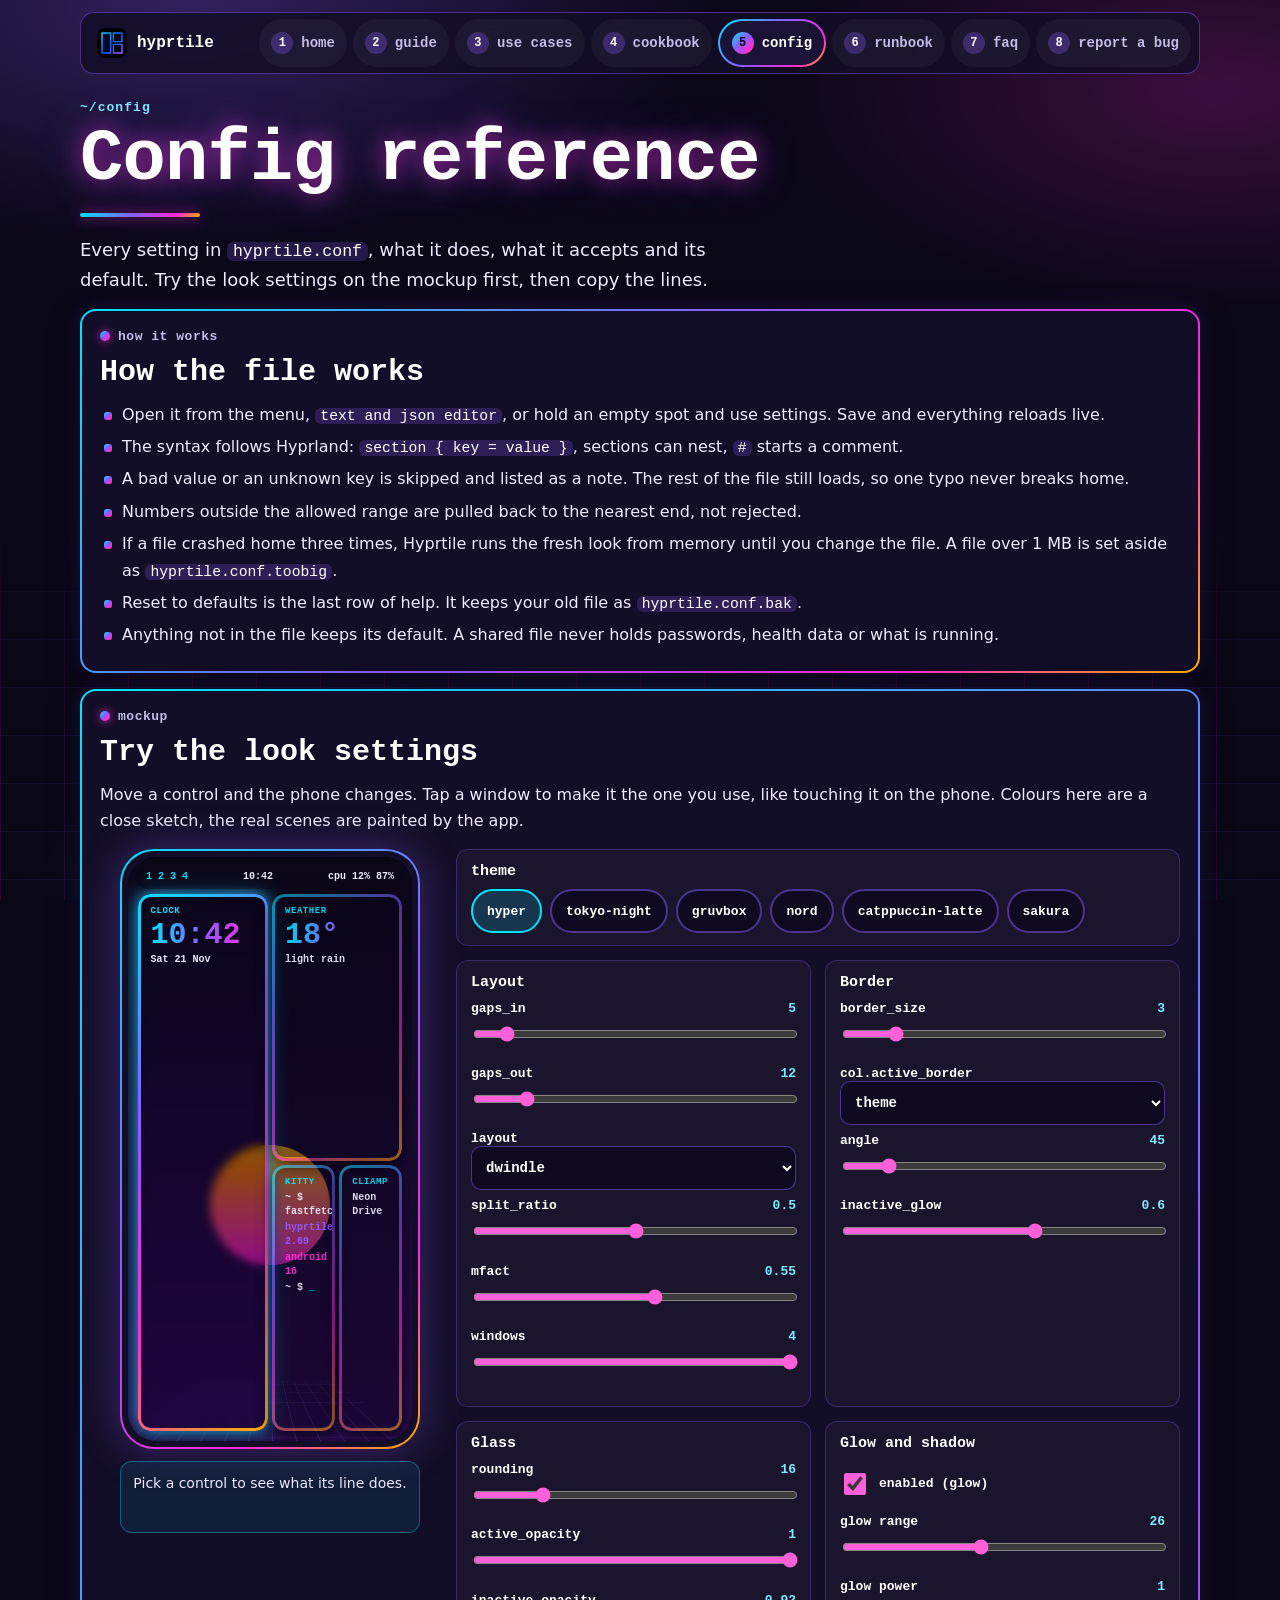
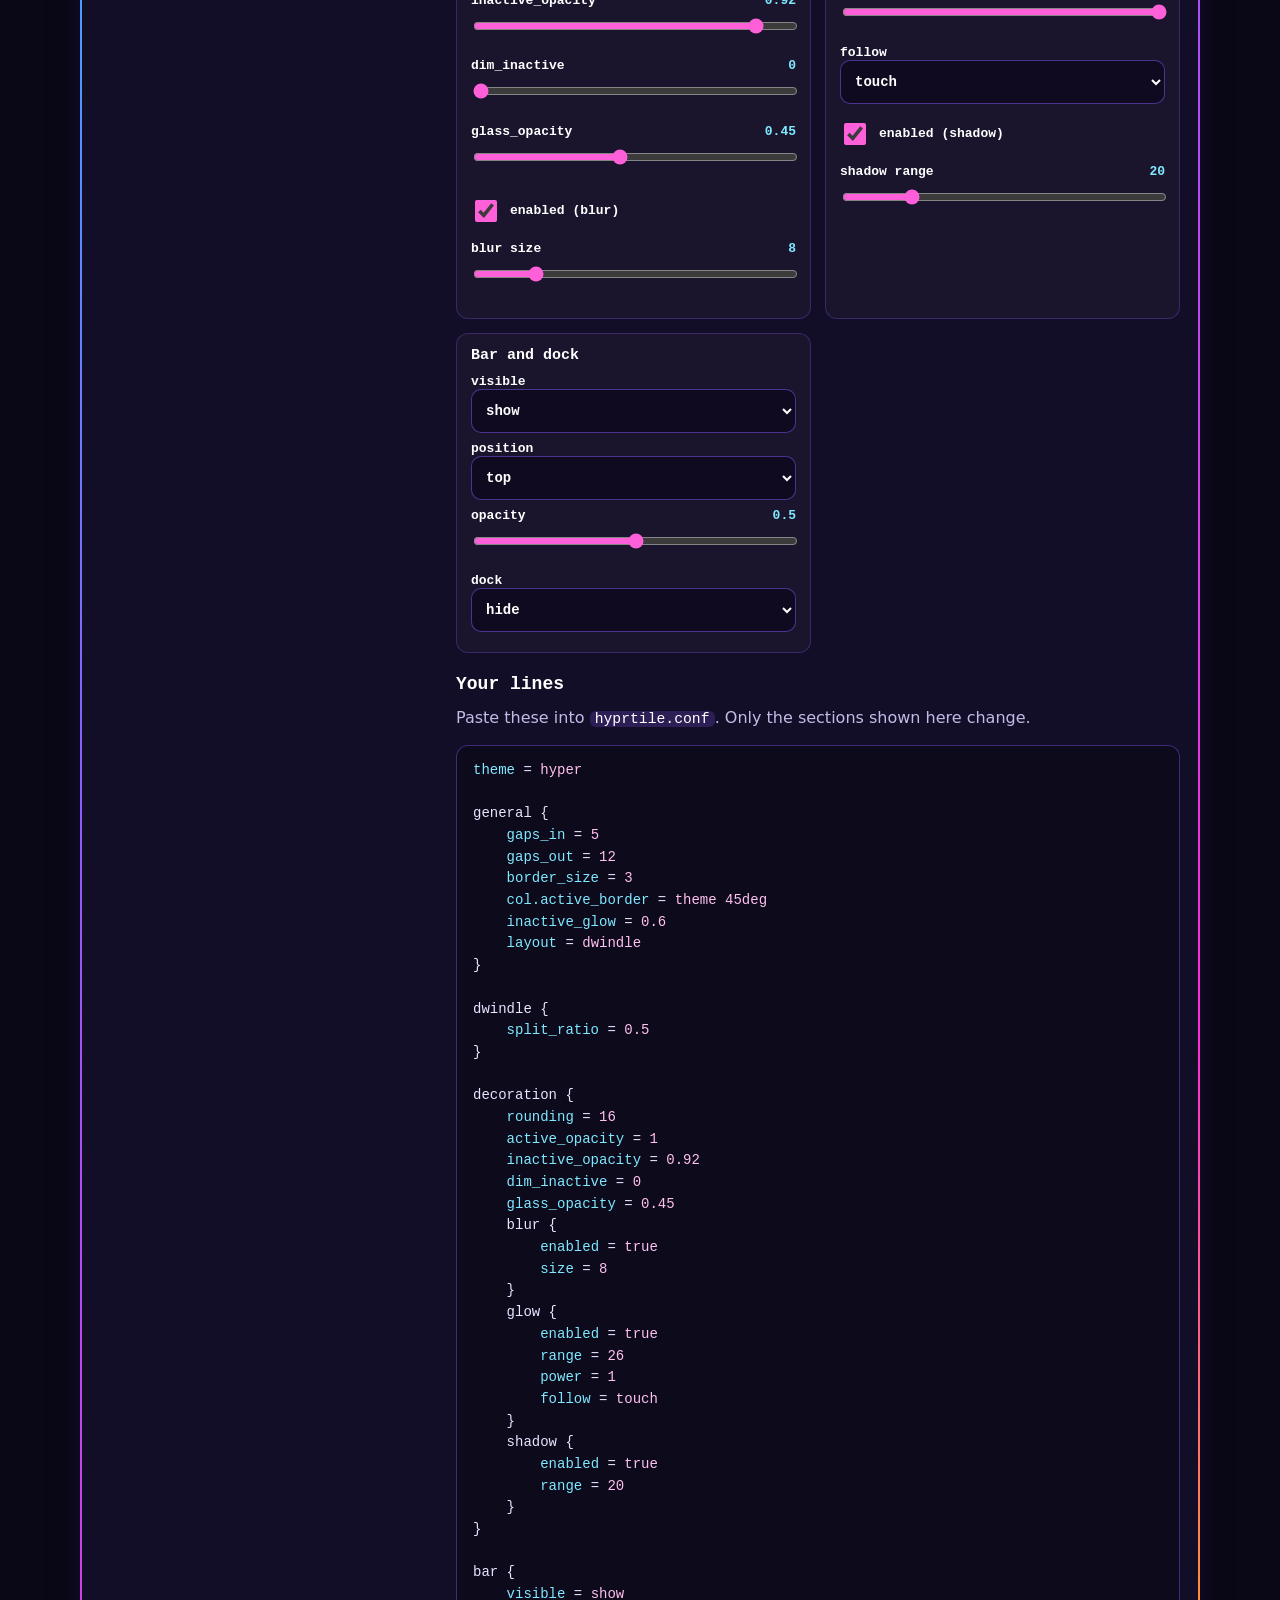
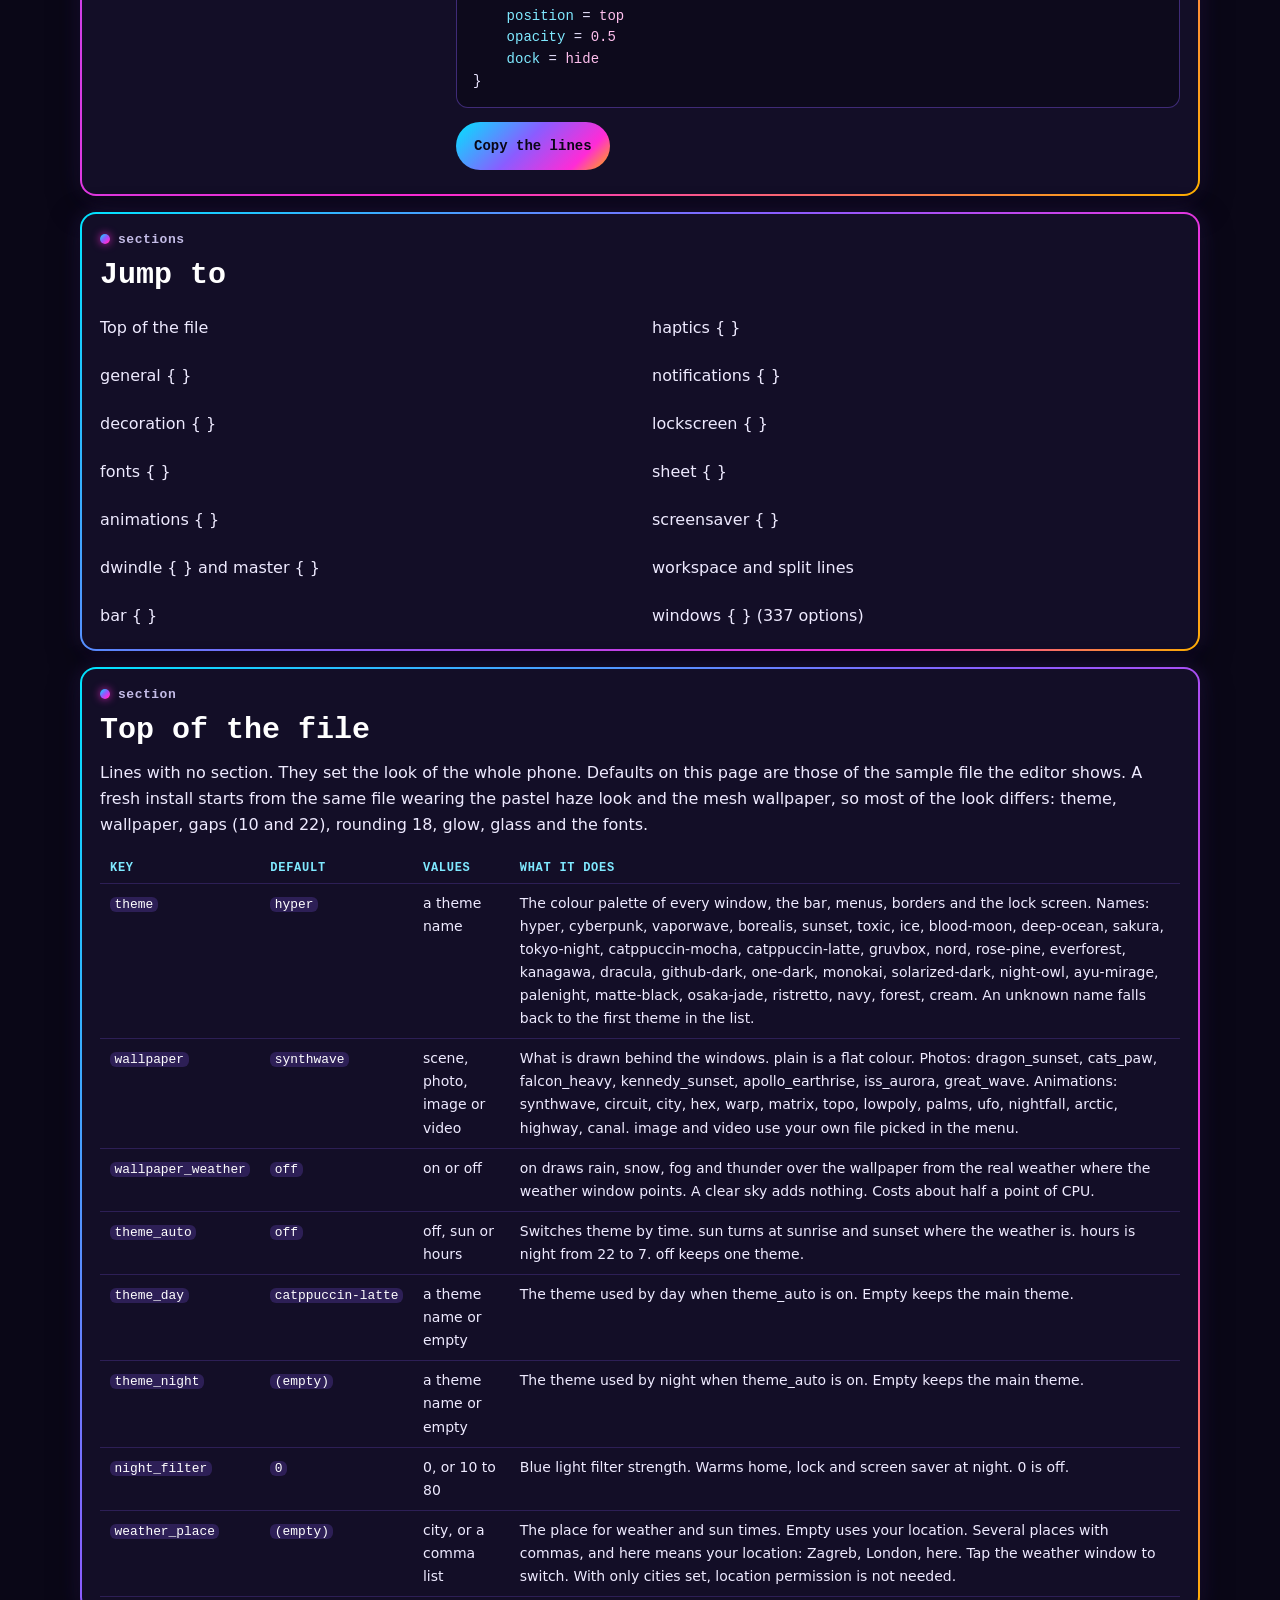
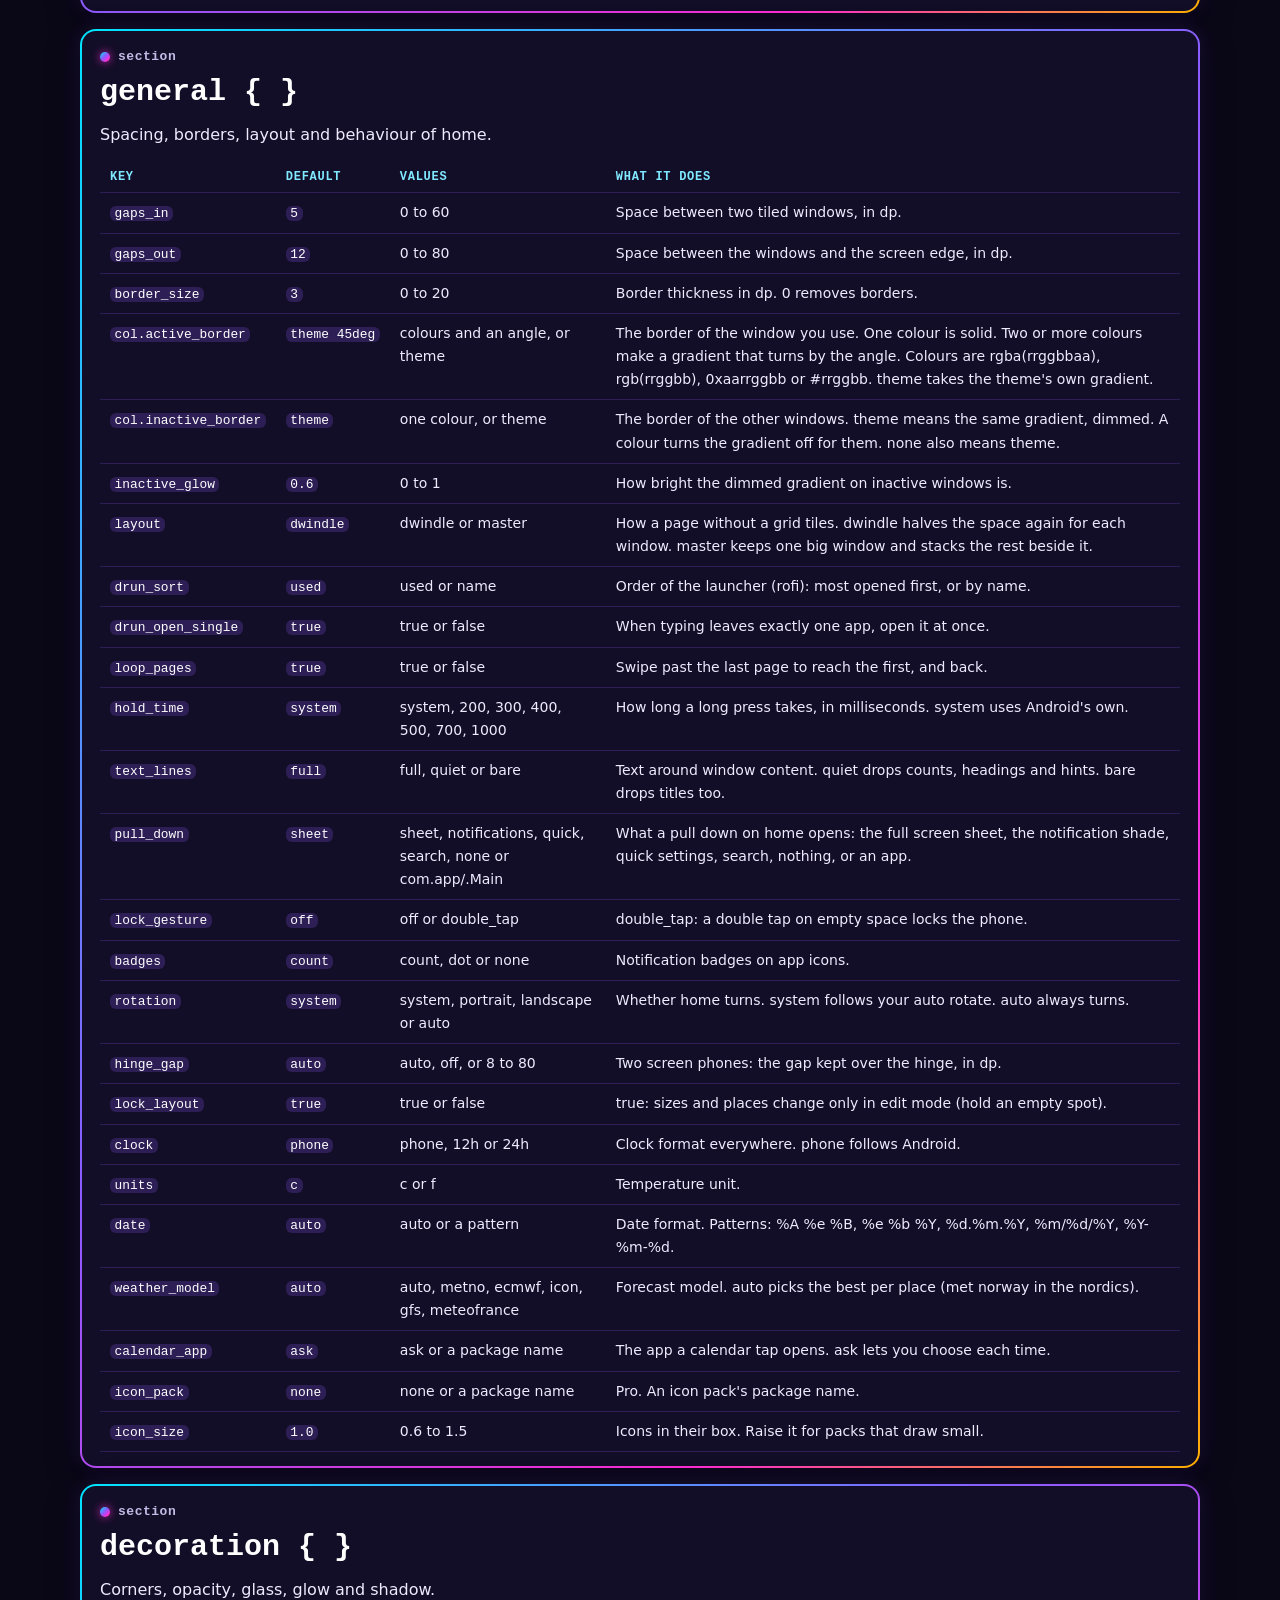
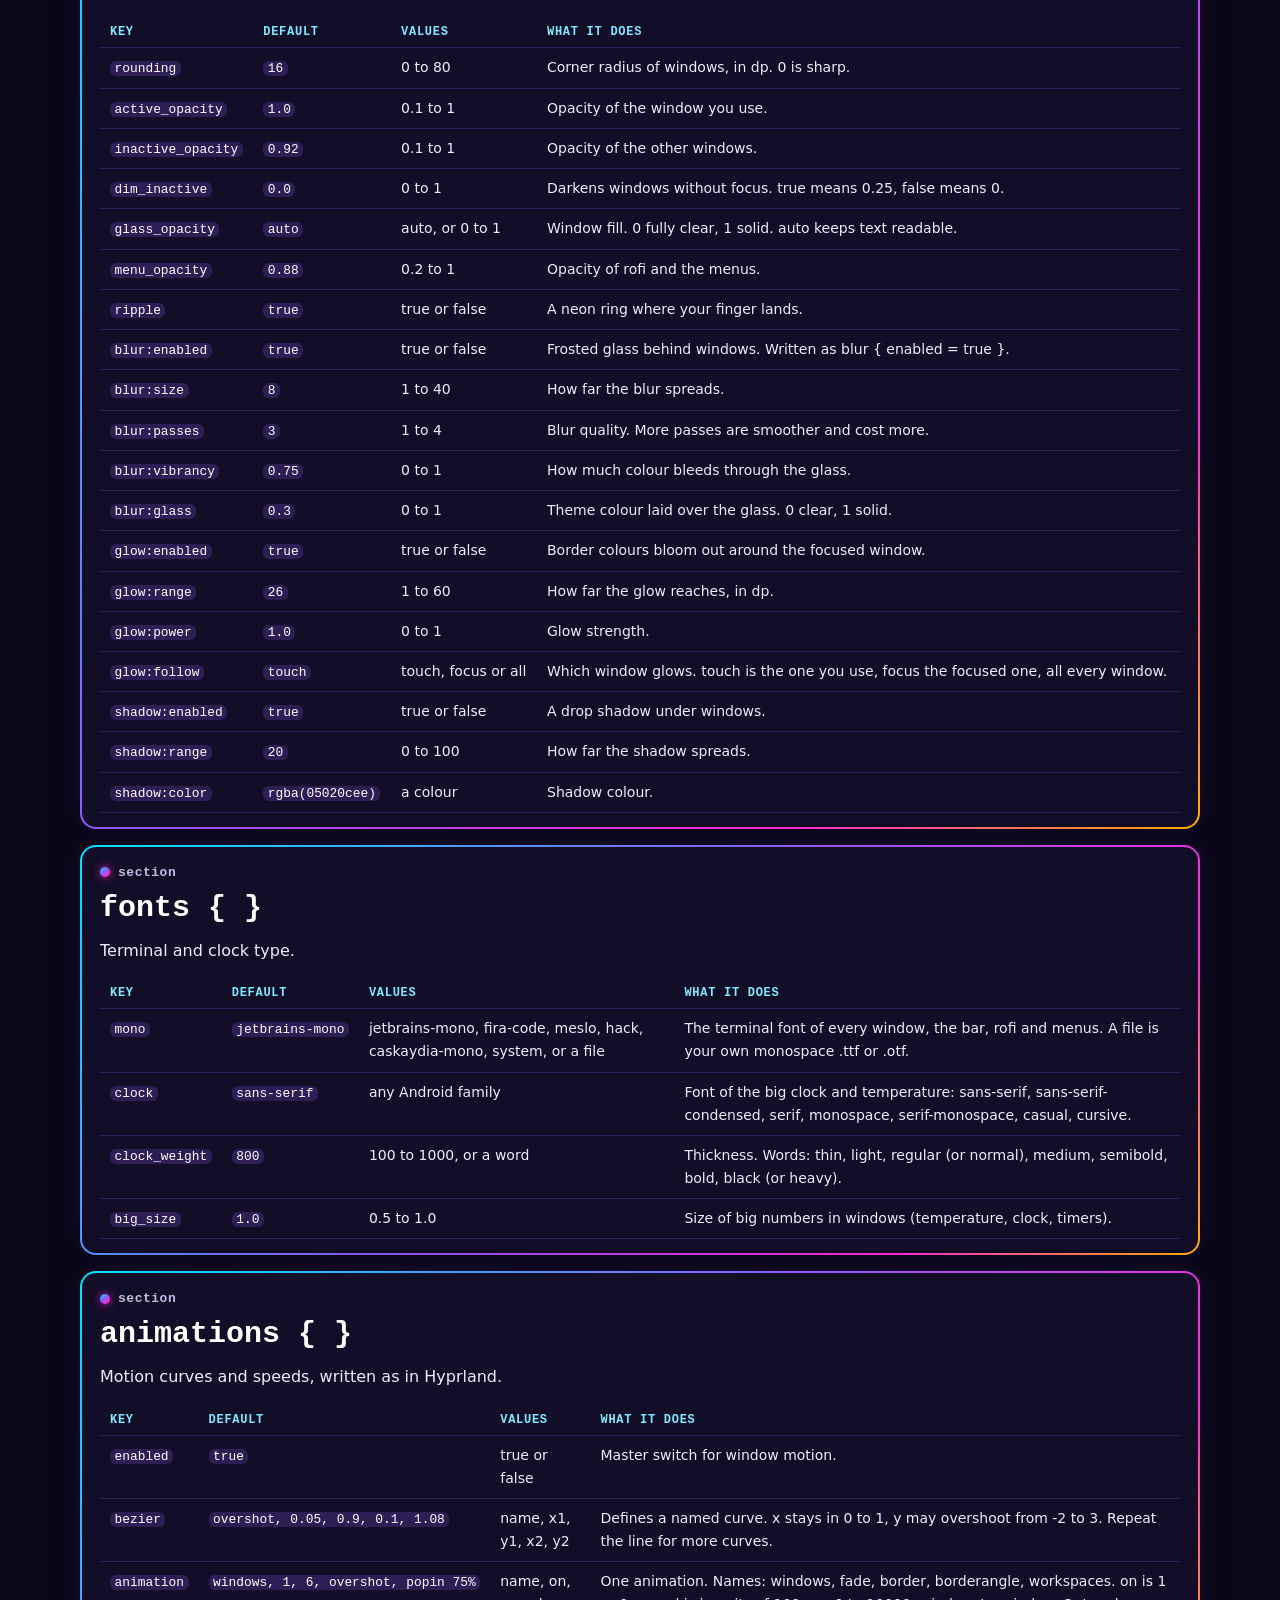
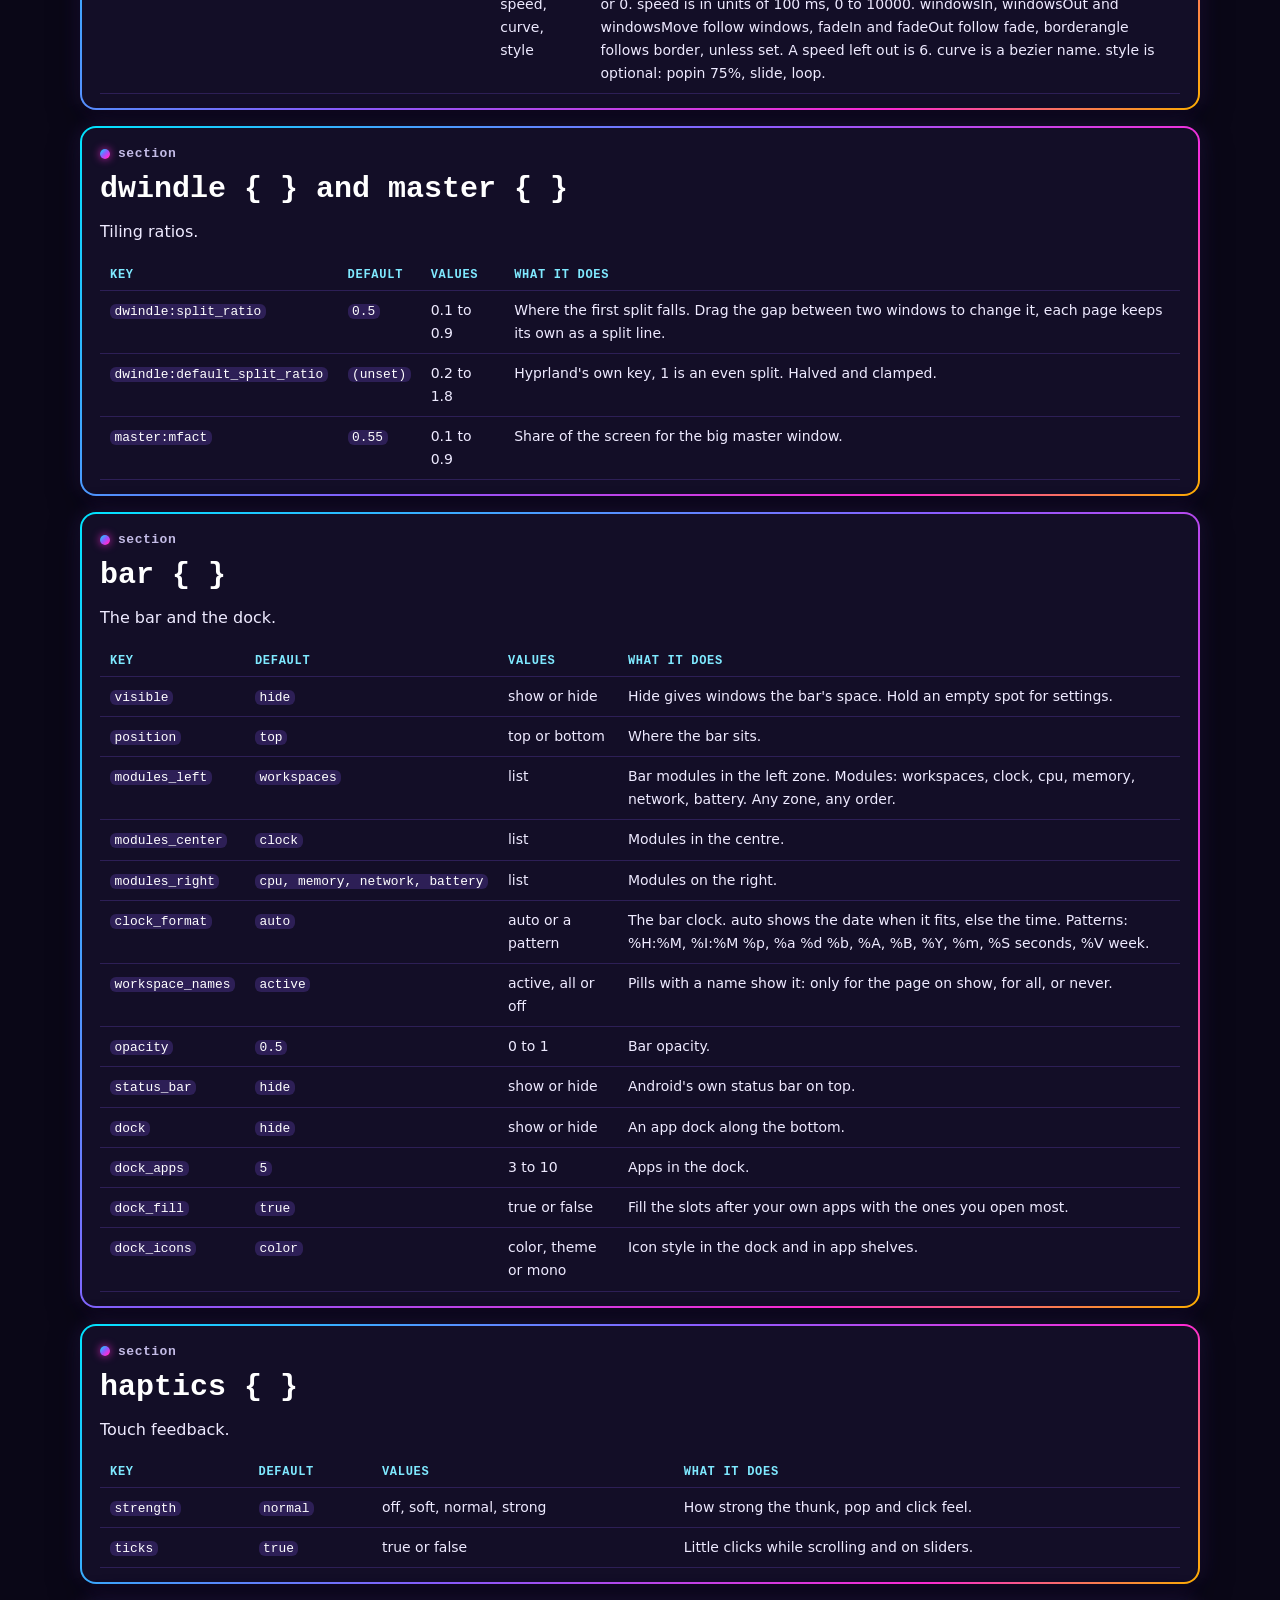
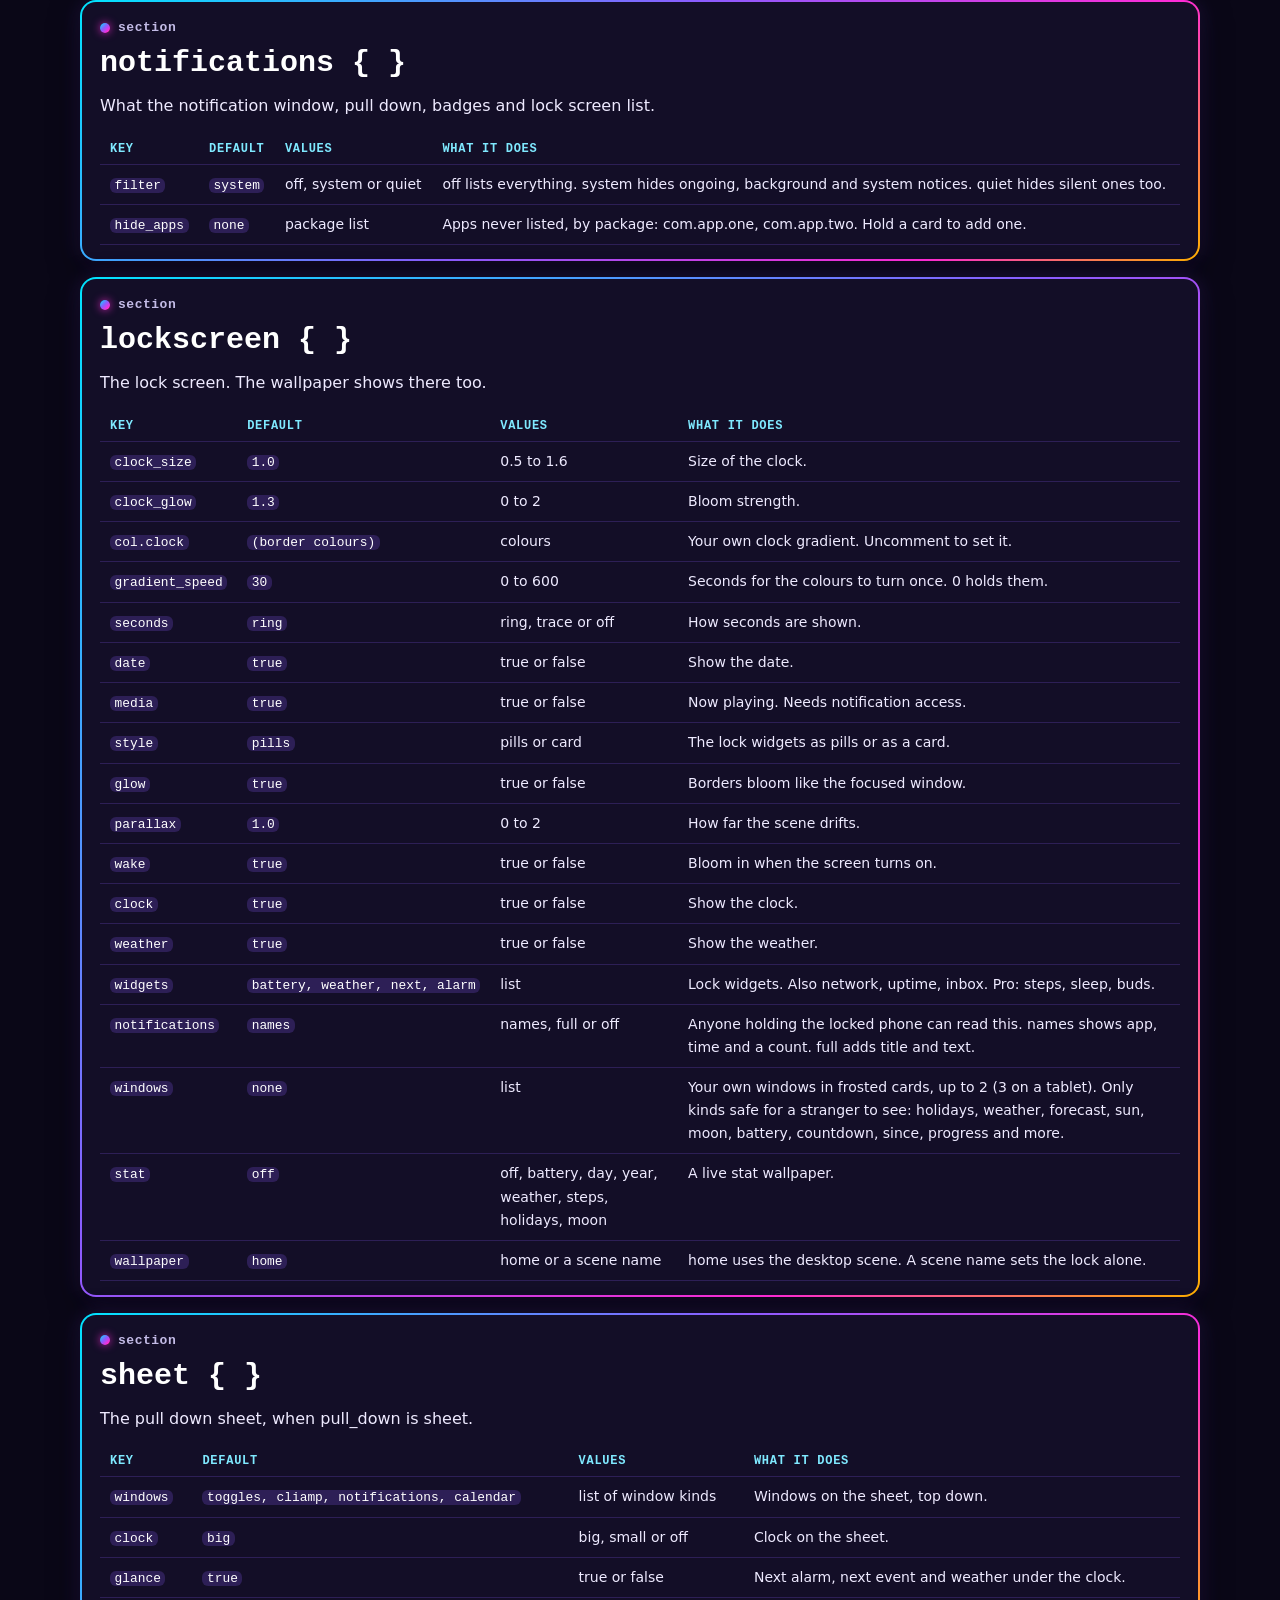
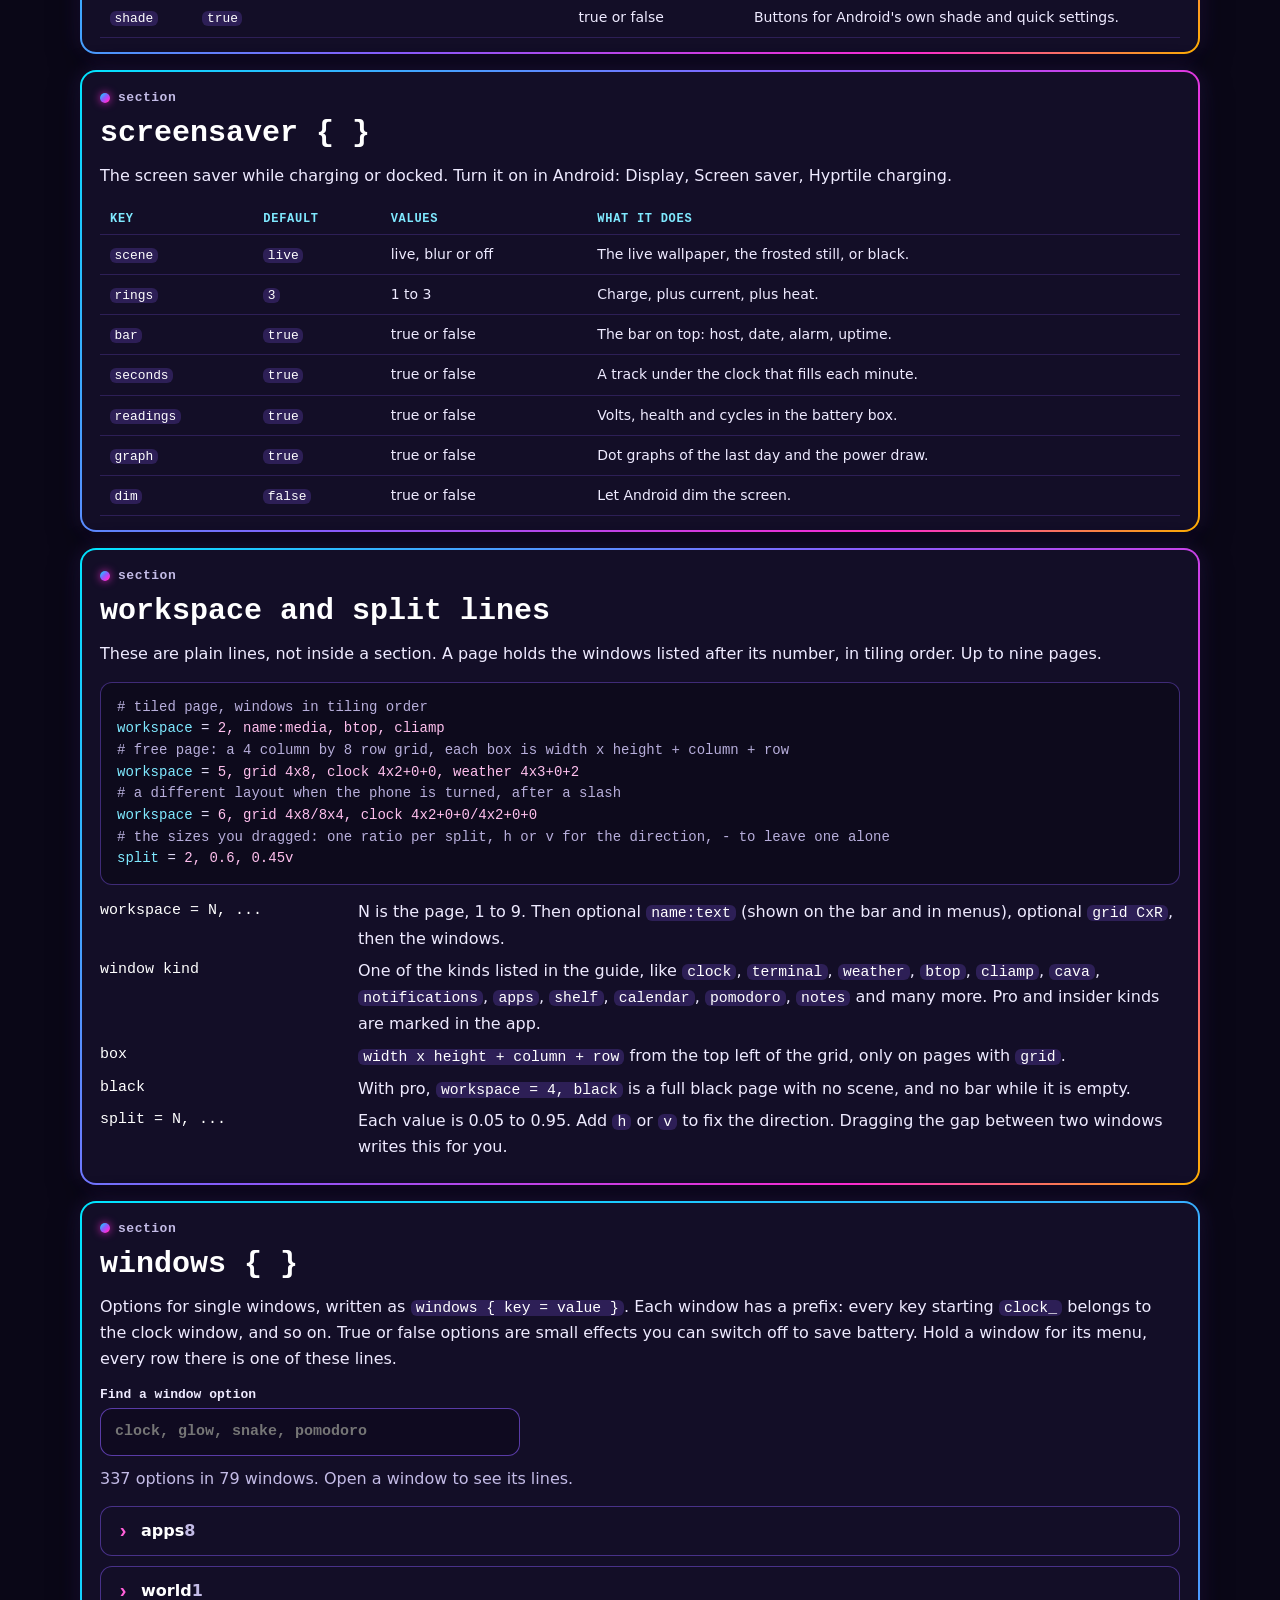
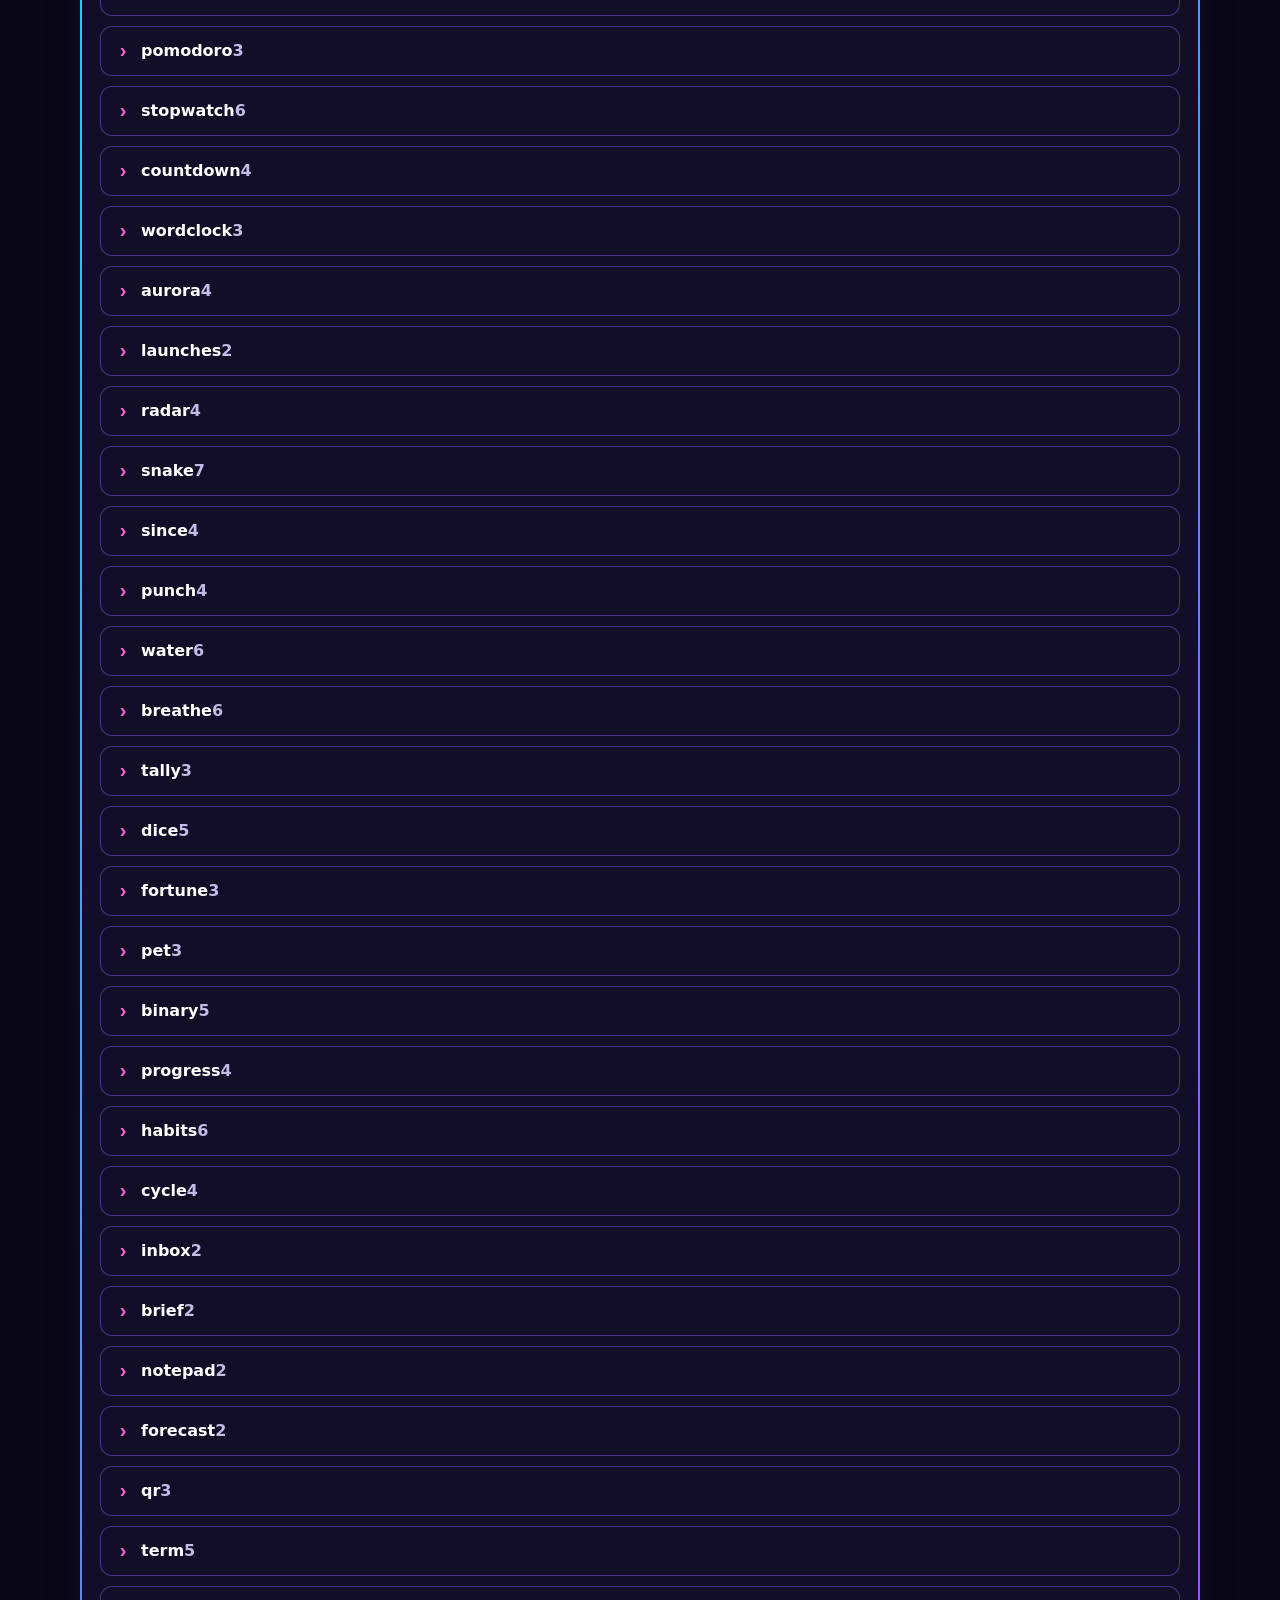
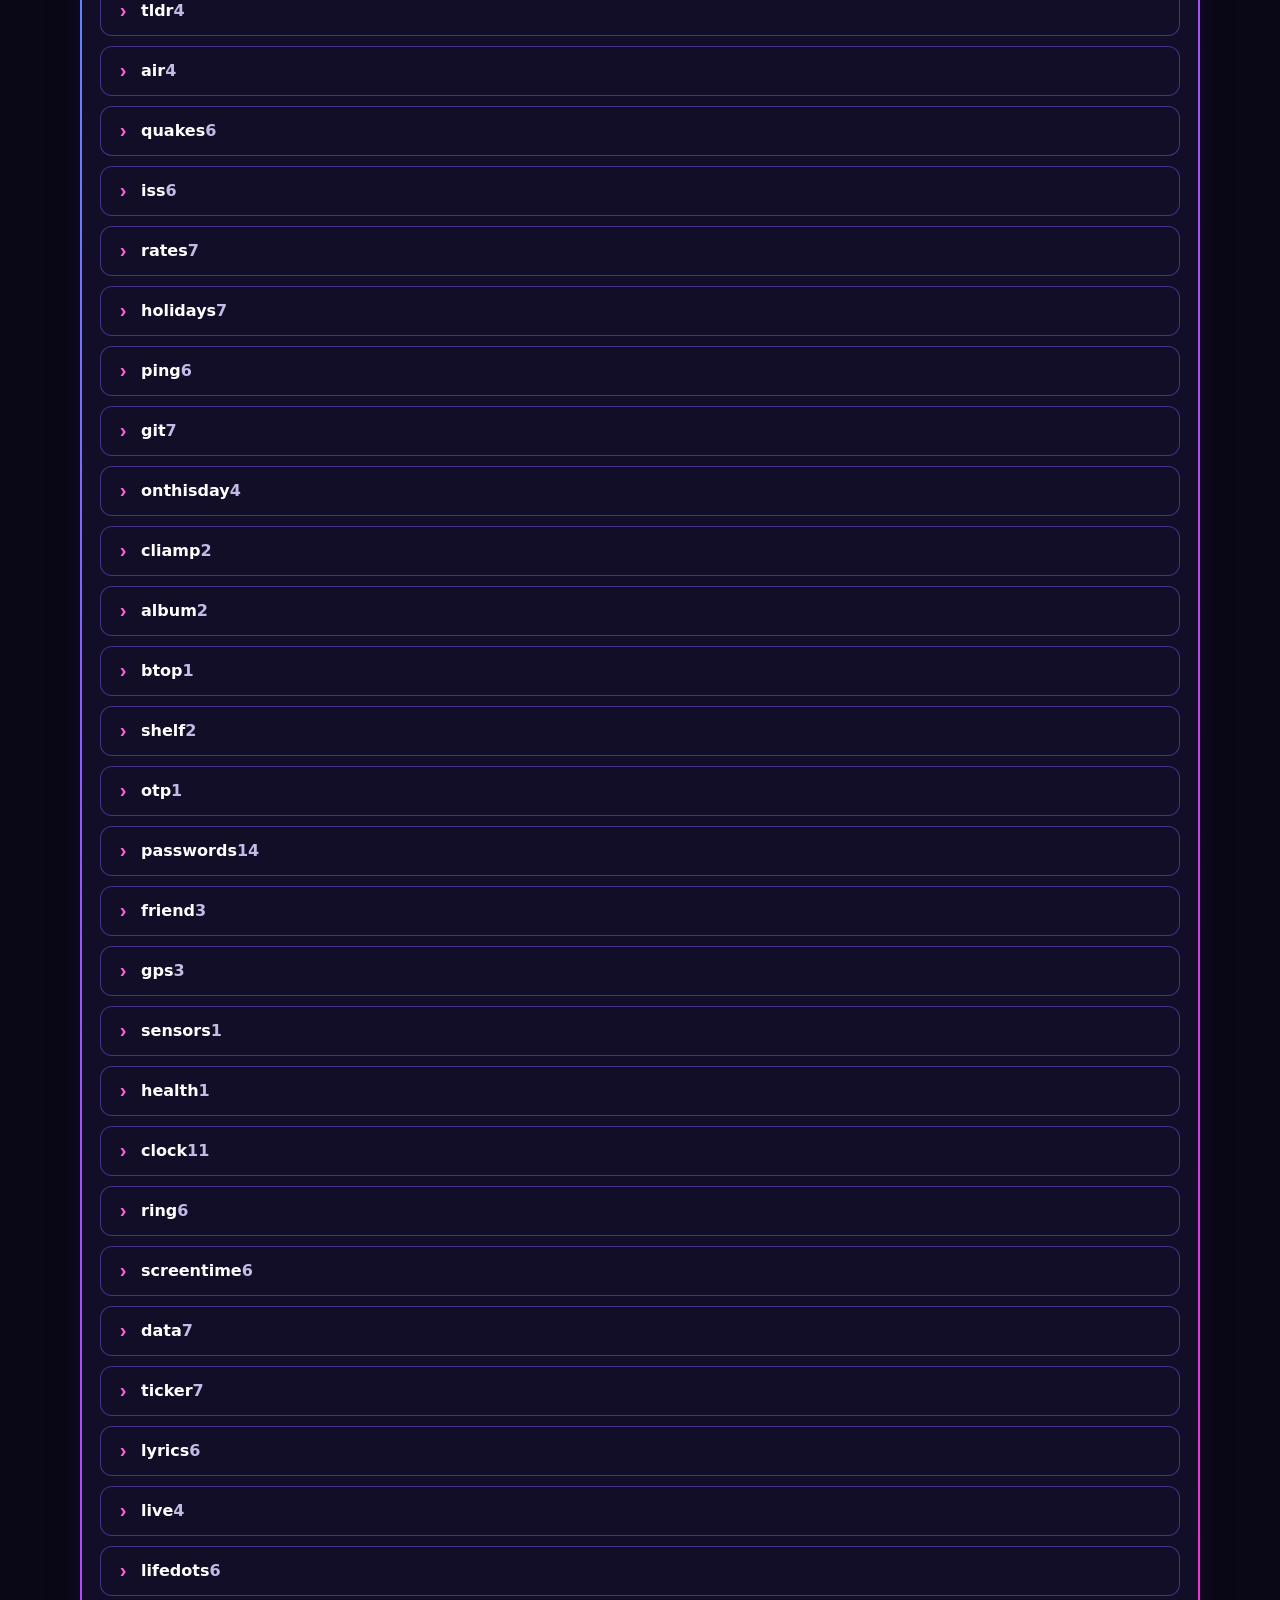
==== commit a1cf2ce2: "Config page: social image is the pastel haze shot, the camel and navy one is gone" ====
--- a/docs/config.html
+++ b/docs/config.html
@@ -8,7 +8,7 @@
 <meta name="theme-color" content="#0a0717">
 <meta property="og:title" content="Config reference · Hyprtile user guide">
 <meta property="og:description" content="Every hyprtile.conf setting explained, with a live mockup that shows what gaps, borders, glass, glow and the bar do.">
-<meta property="og:image" content="img/look-camel-and-navy.webp">
+<meta property="og:image" content="img/look-pastel-haze.webp">
 <link rel="icon" type="image/png" href="img/icon-192.png">
 <link rel="stylesheet" href="style.css">
 <style>
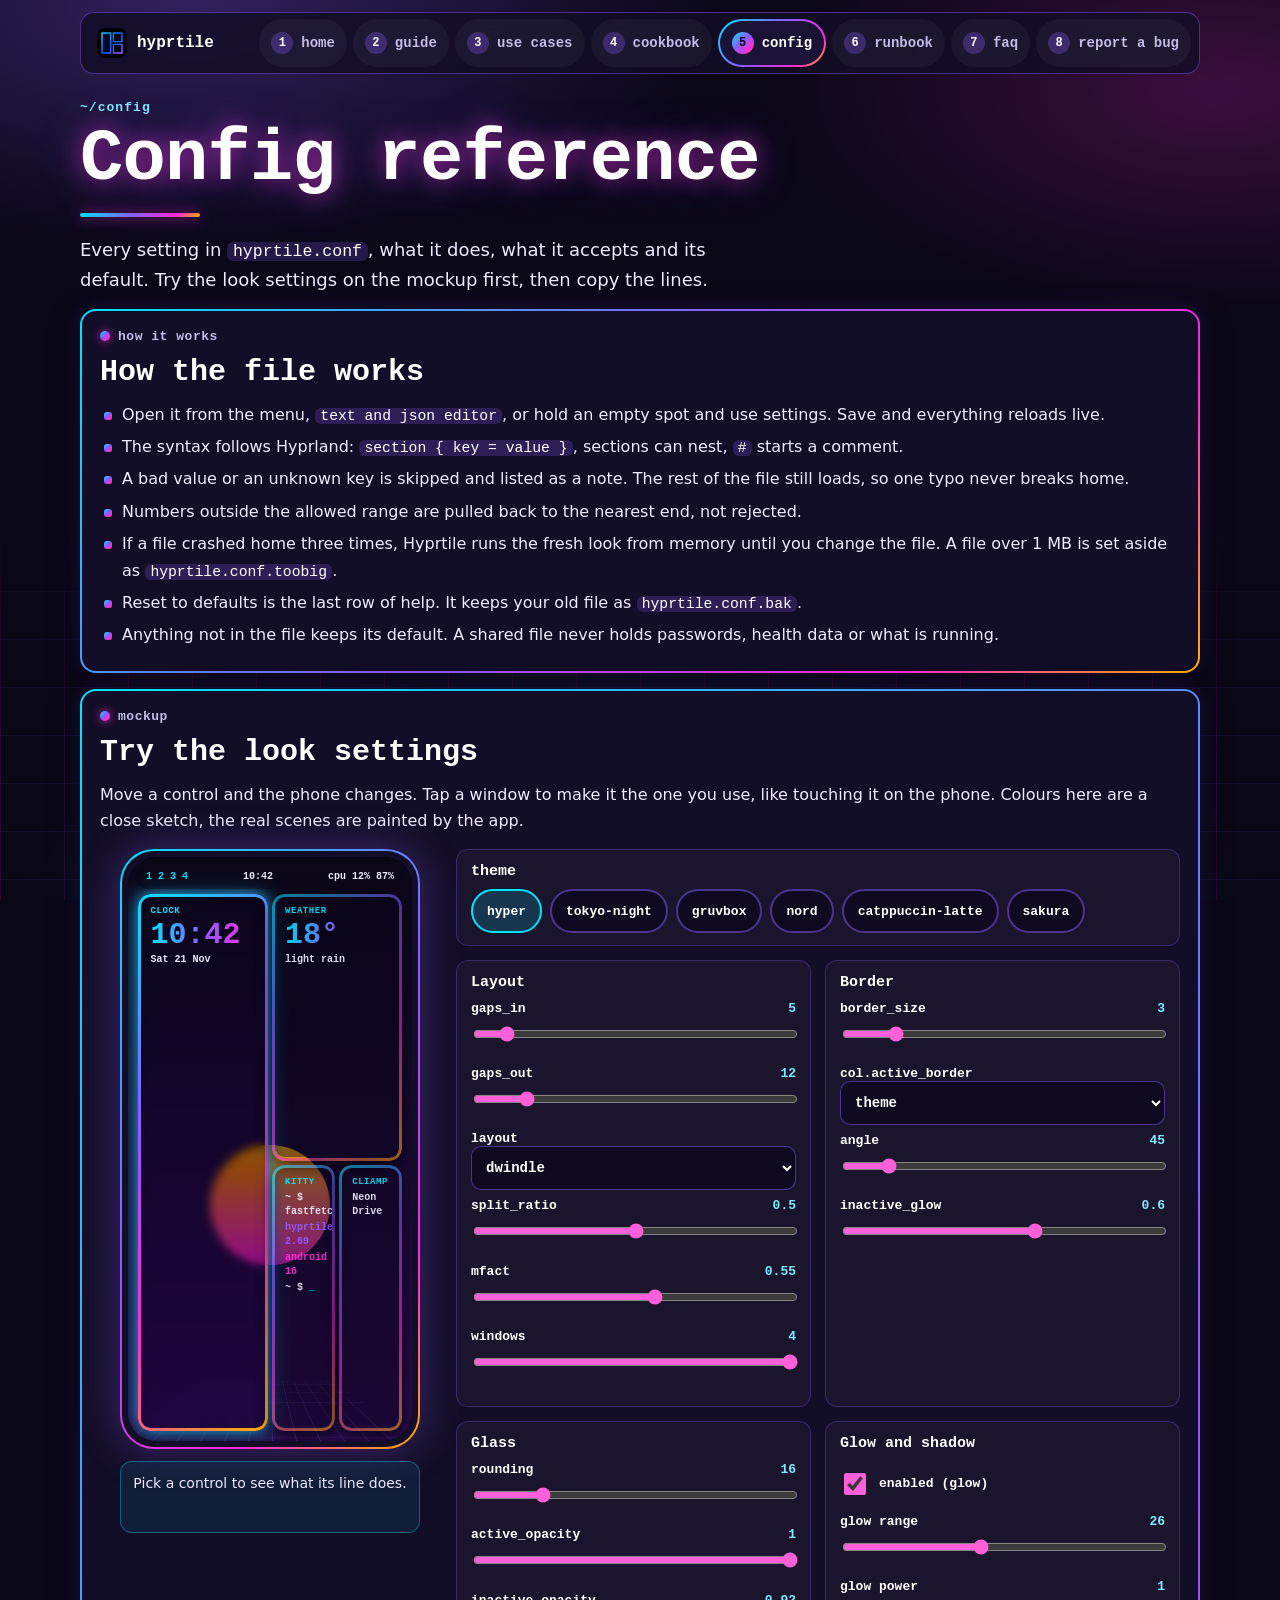
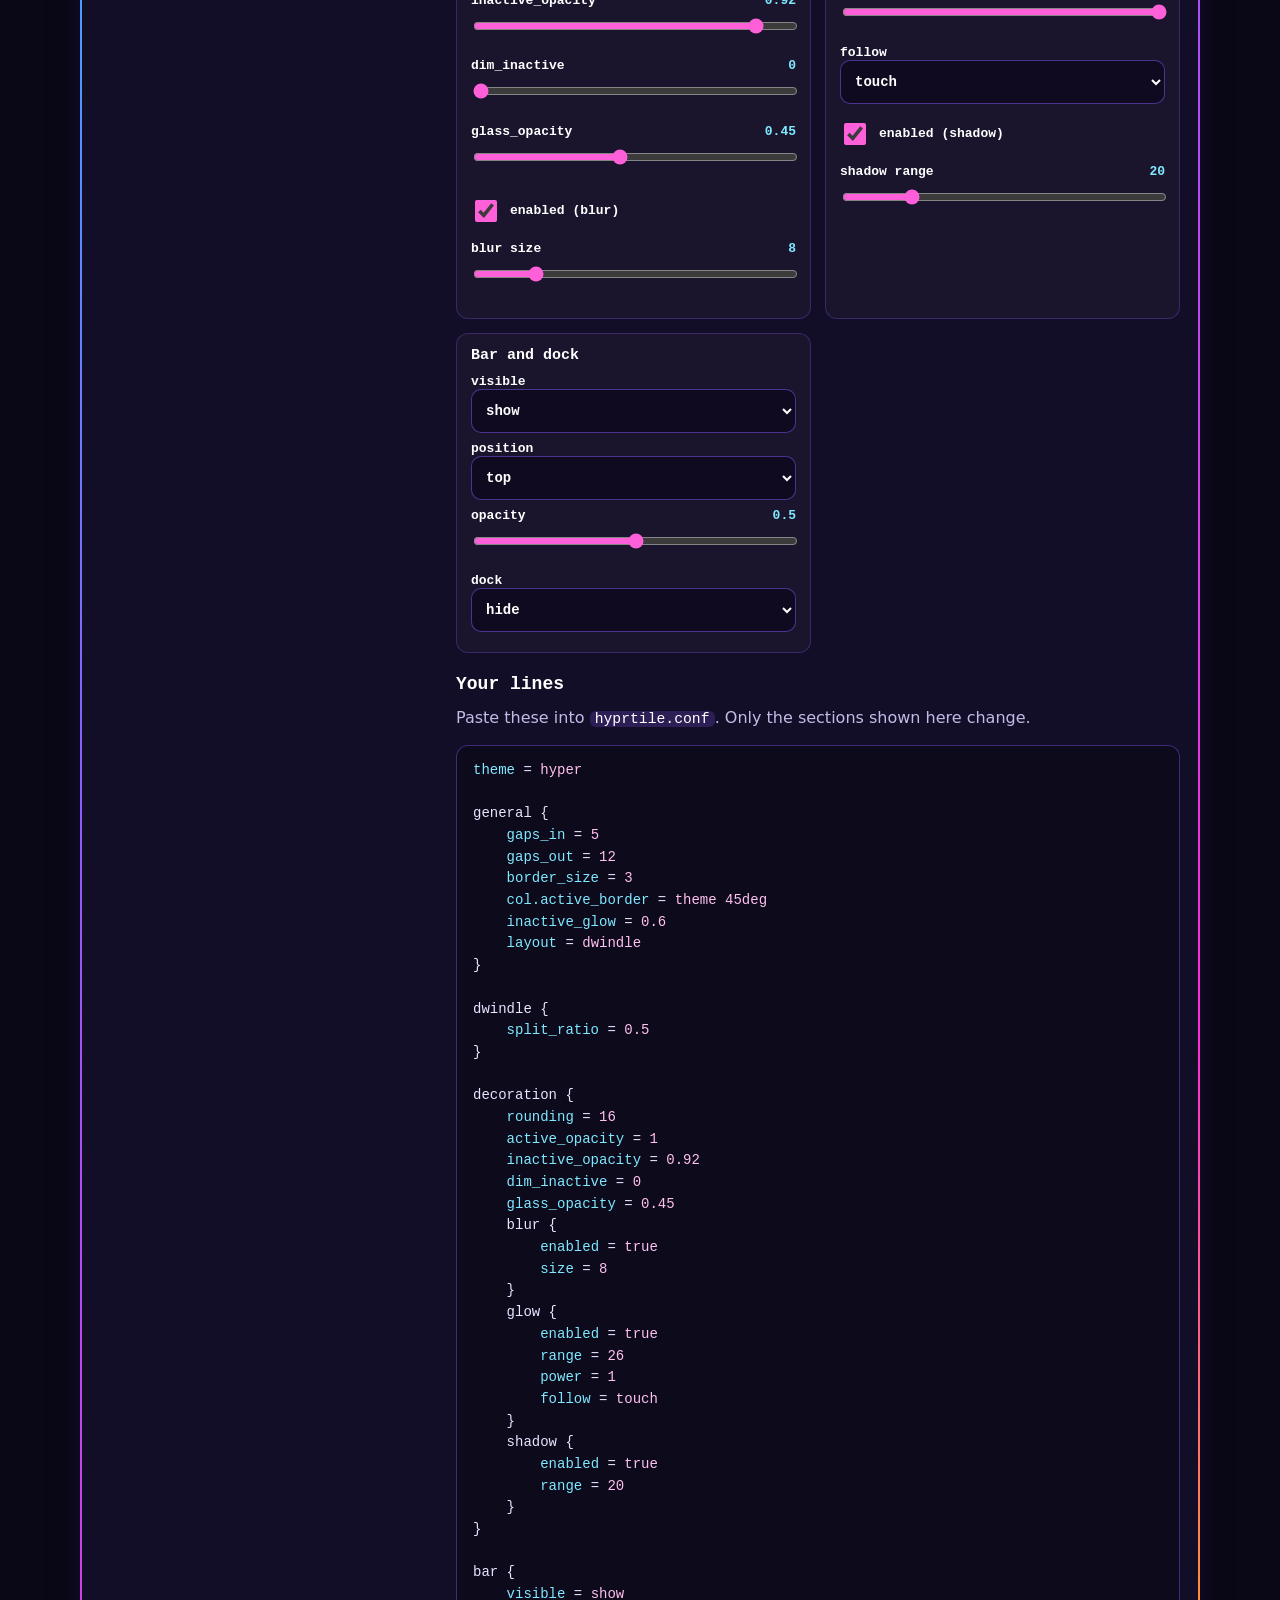
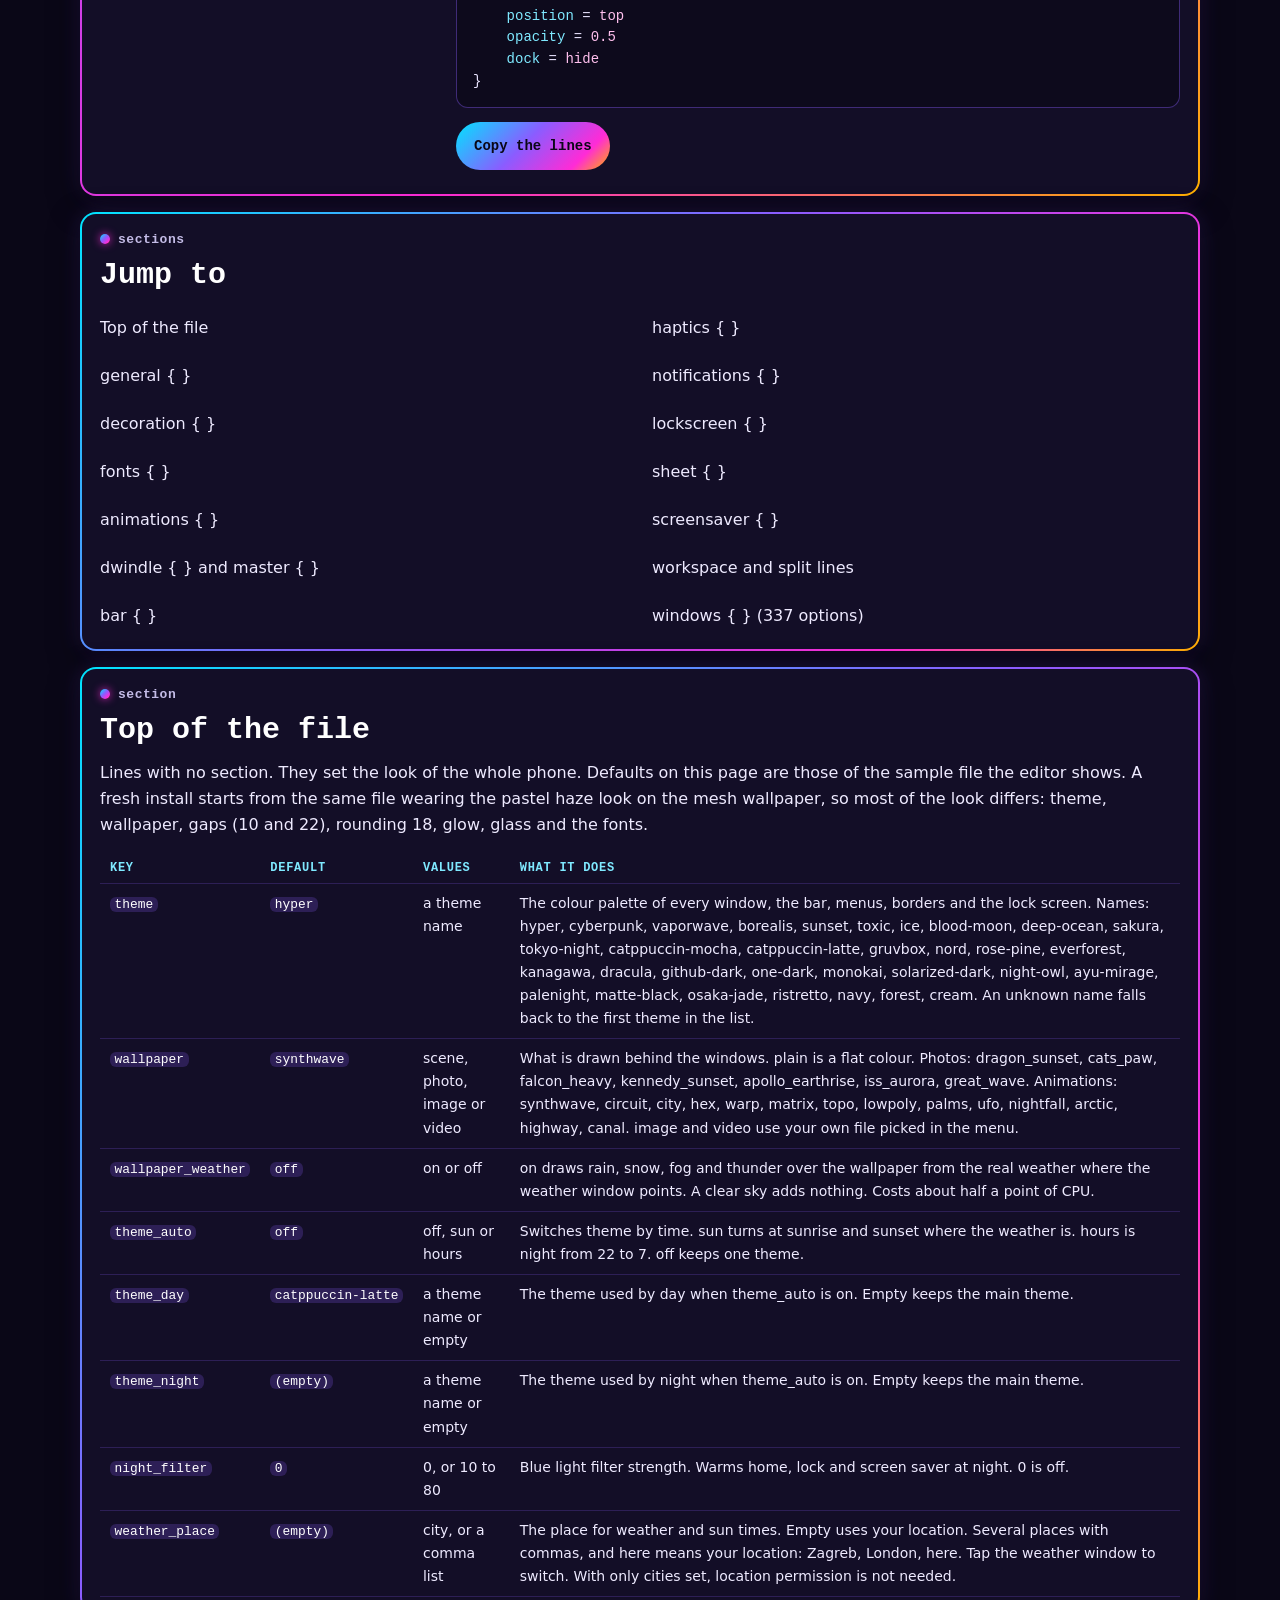
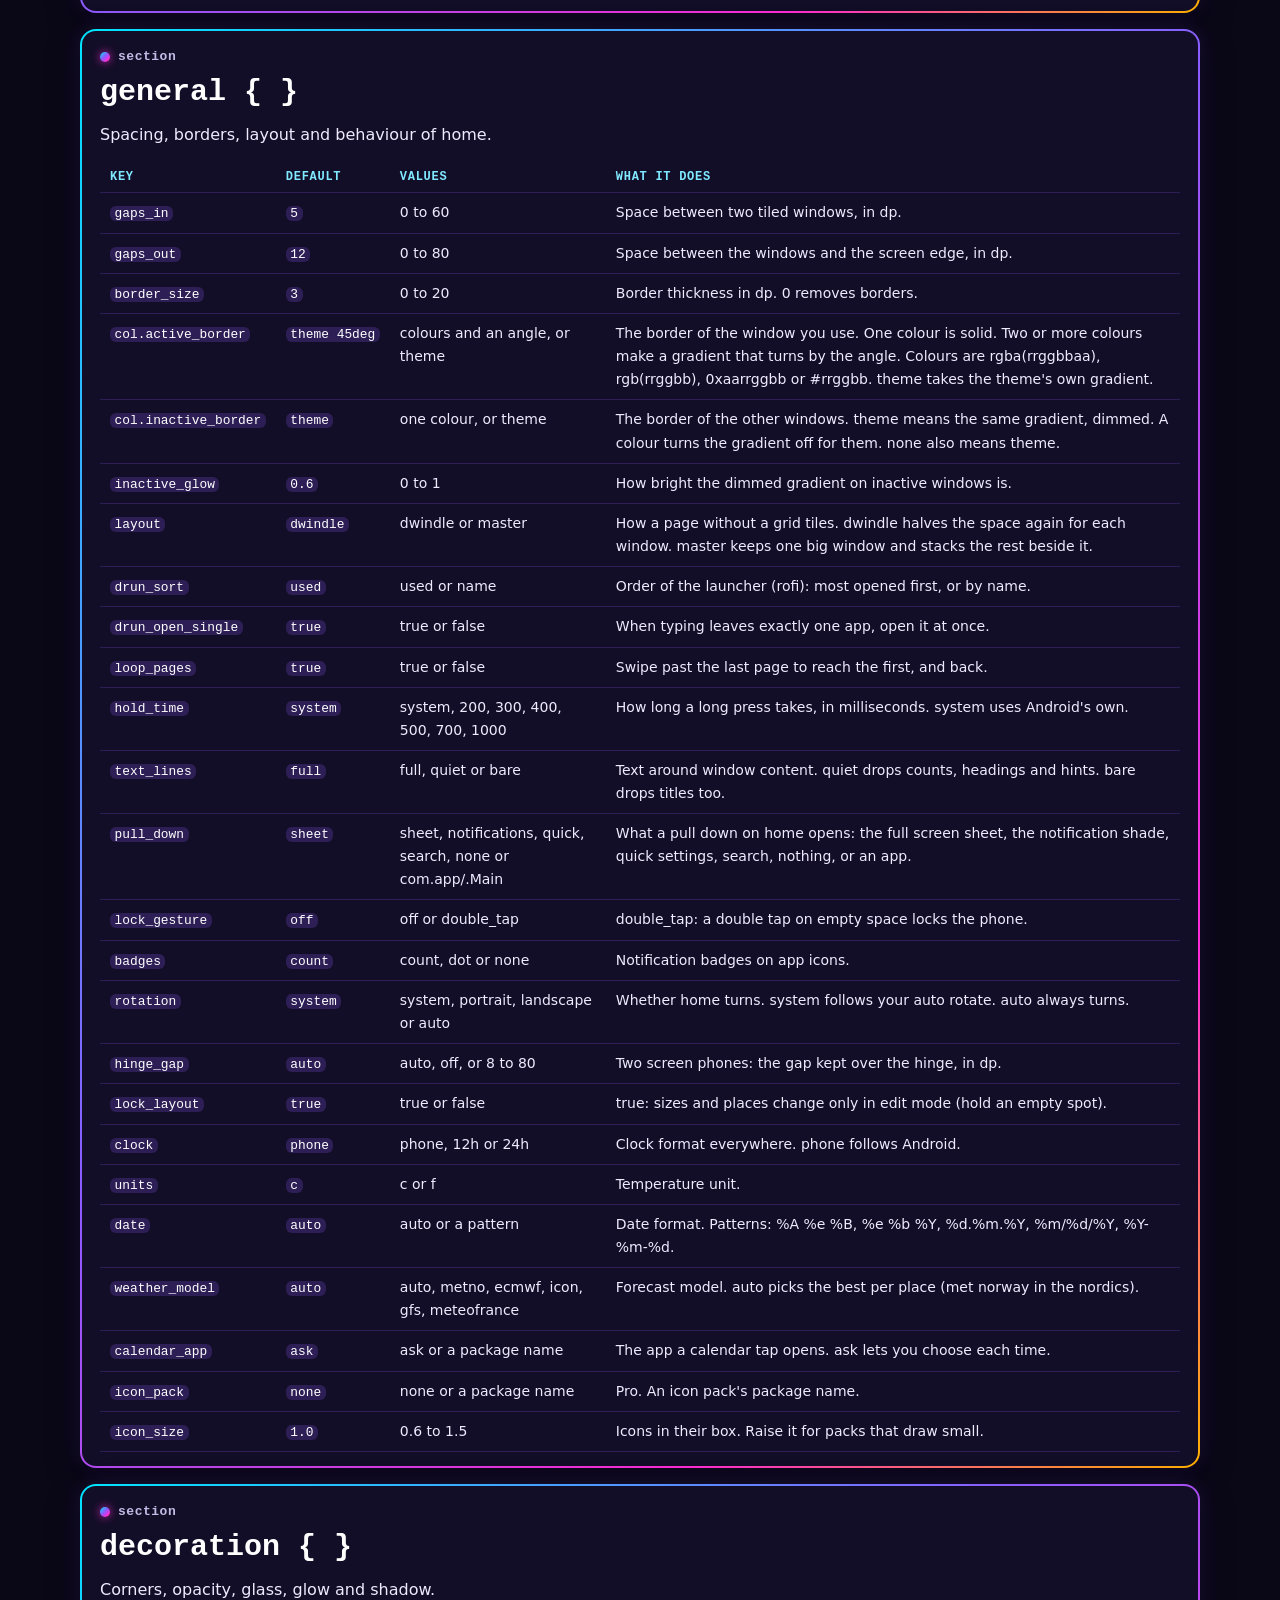
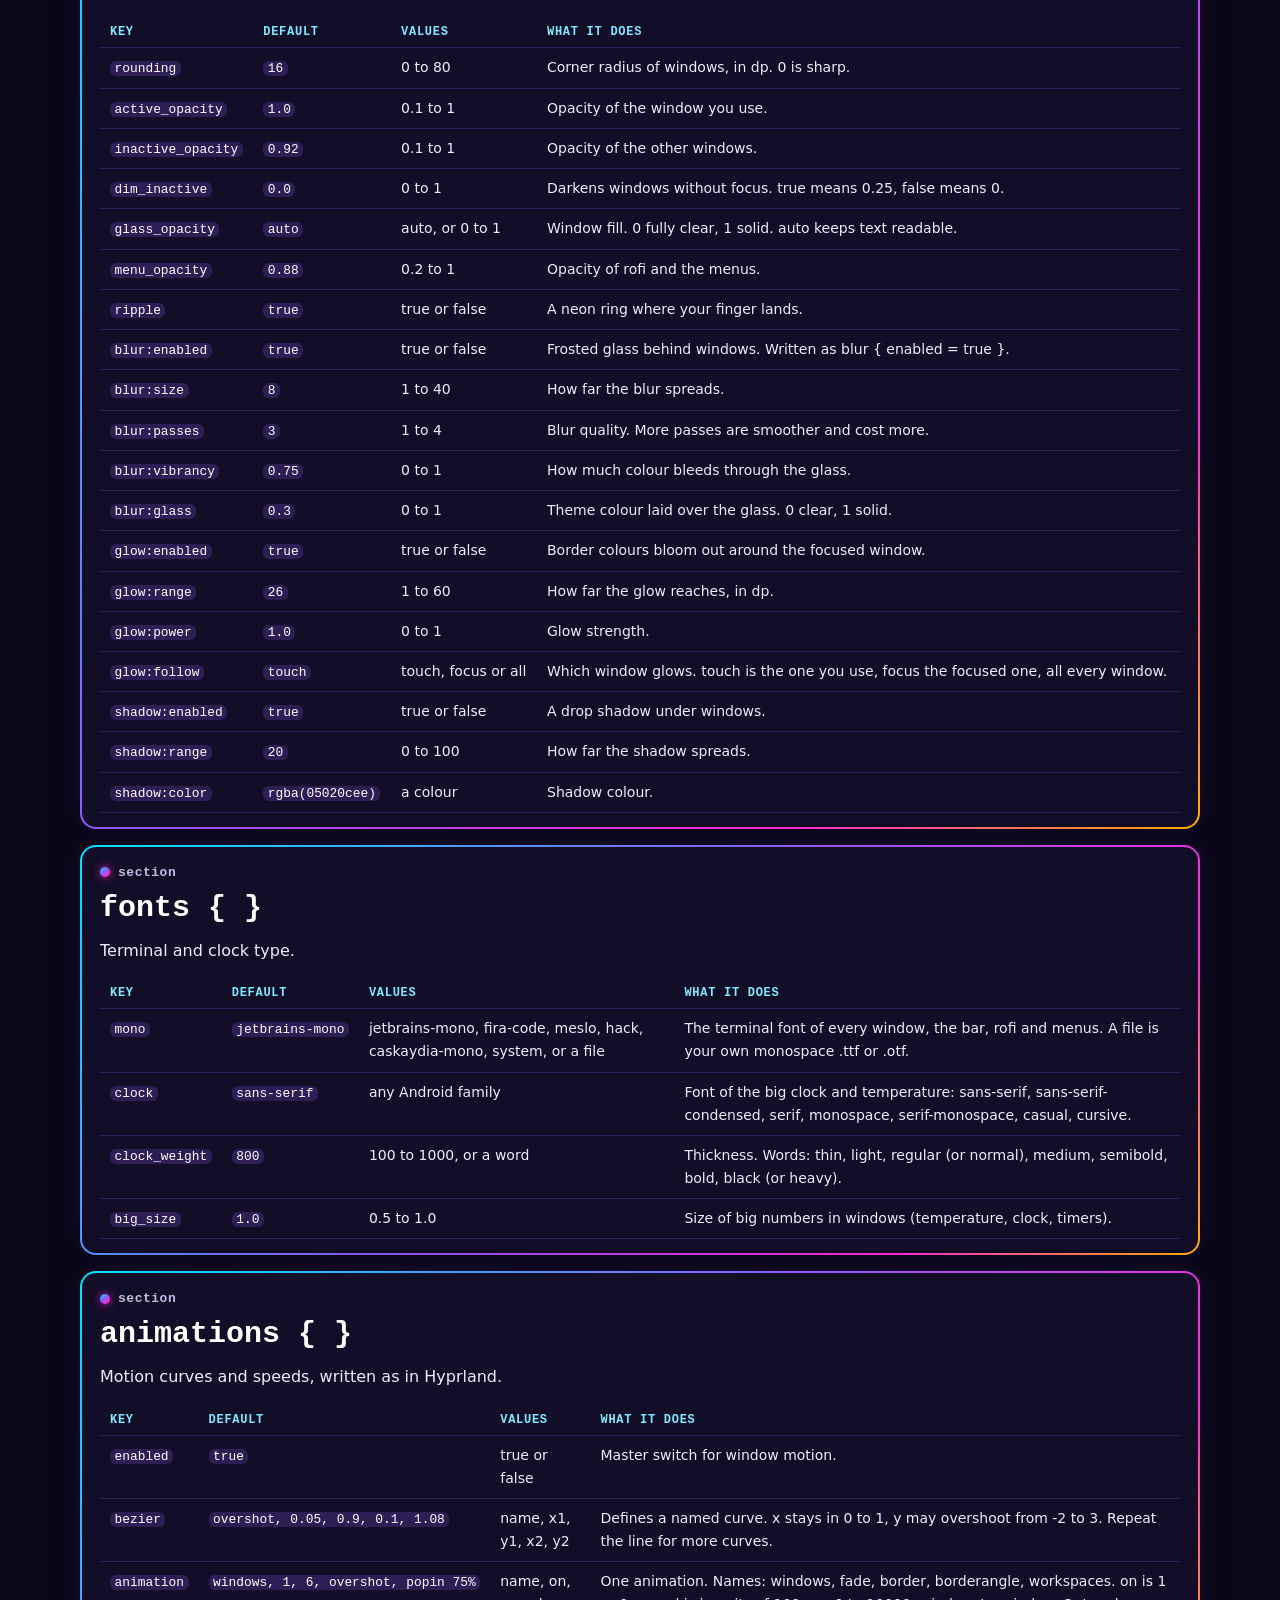
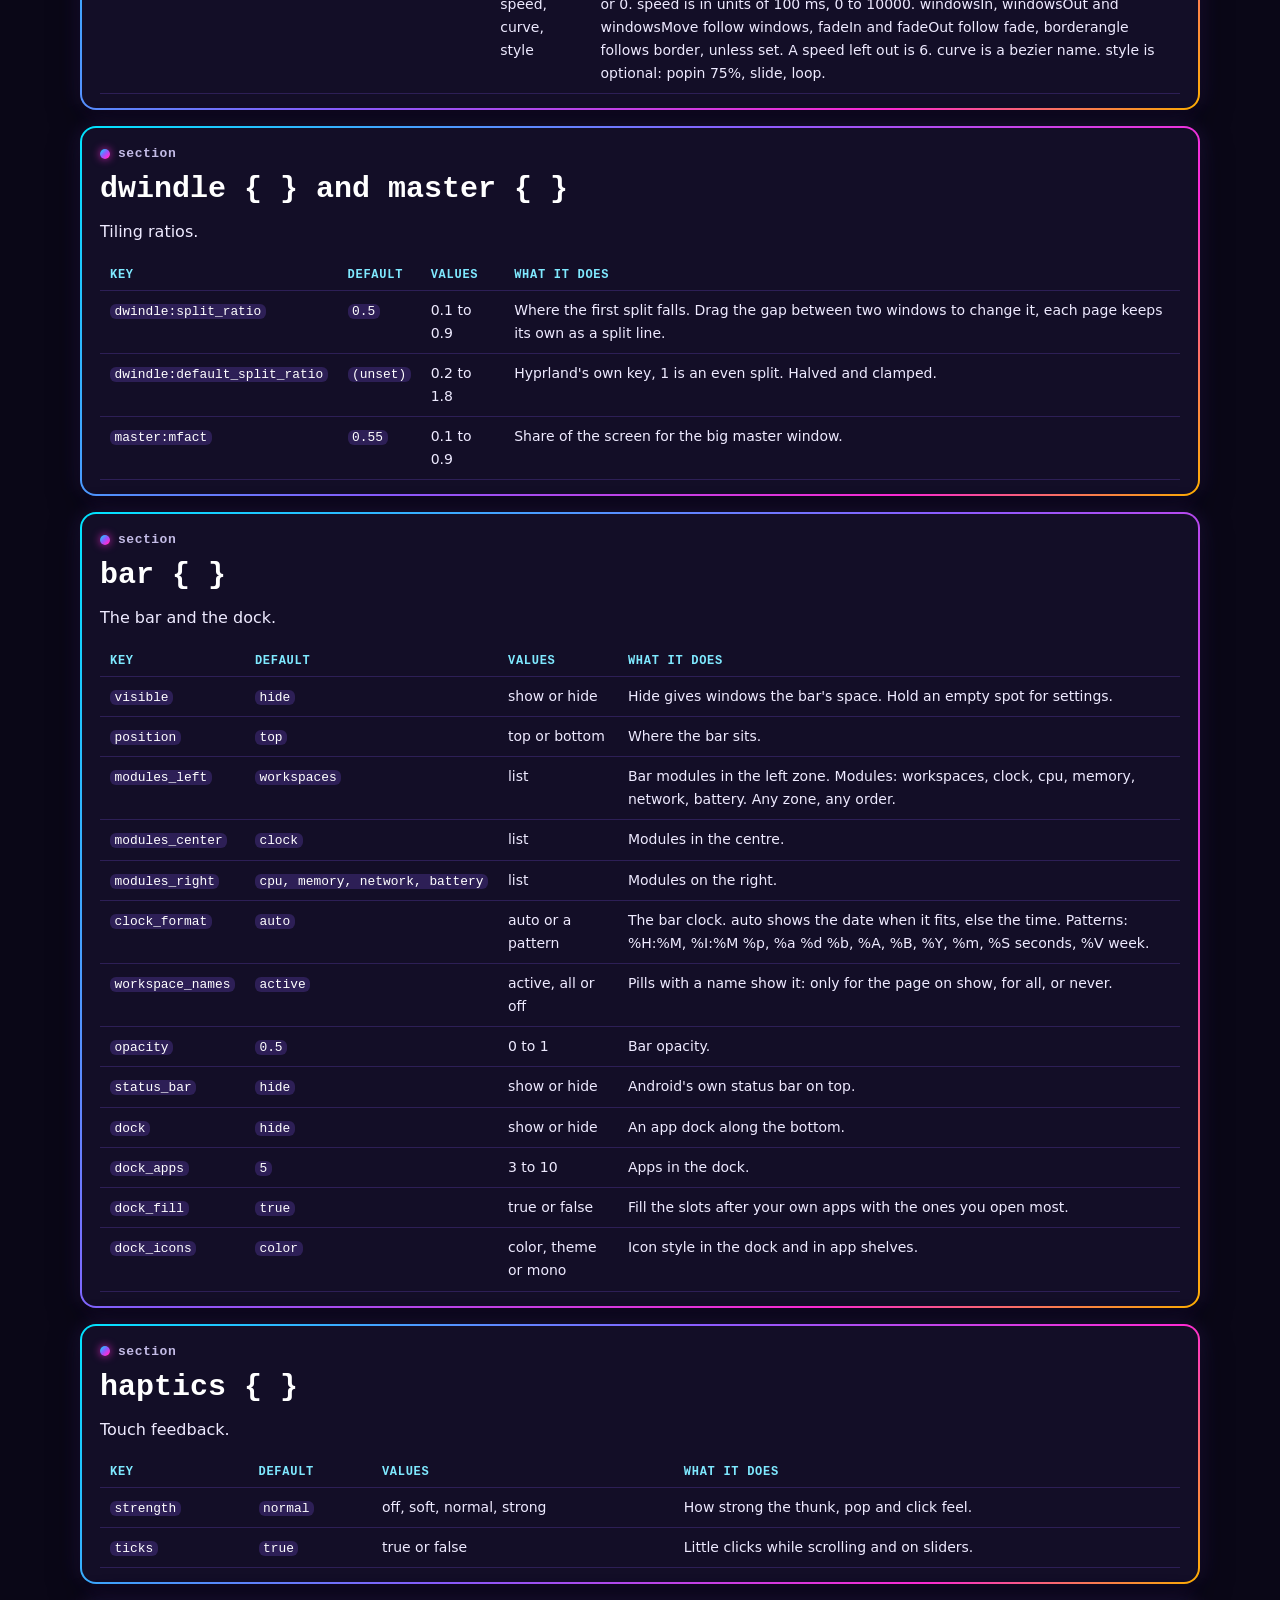
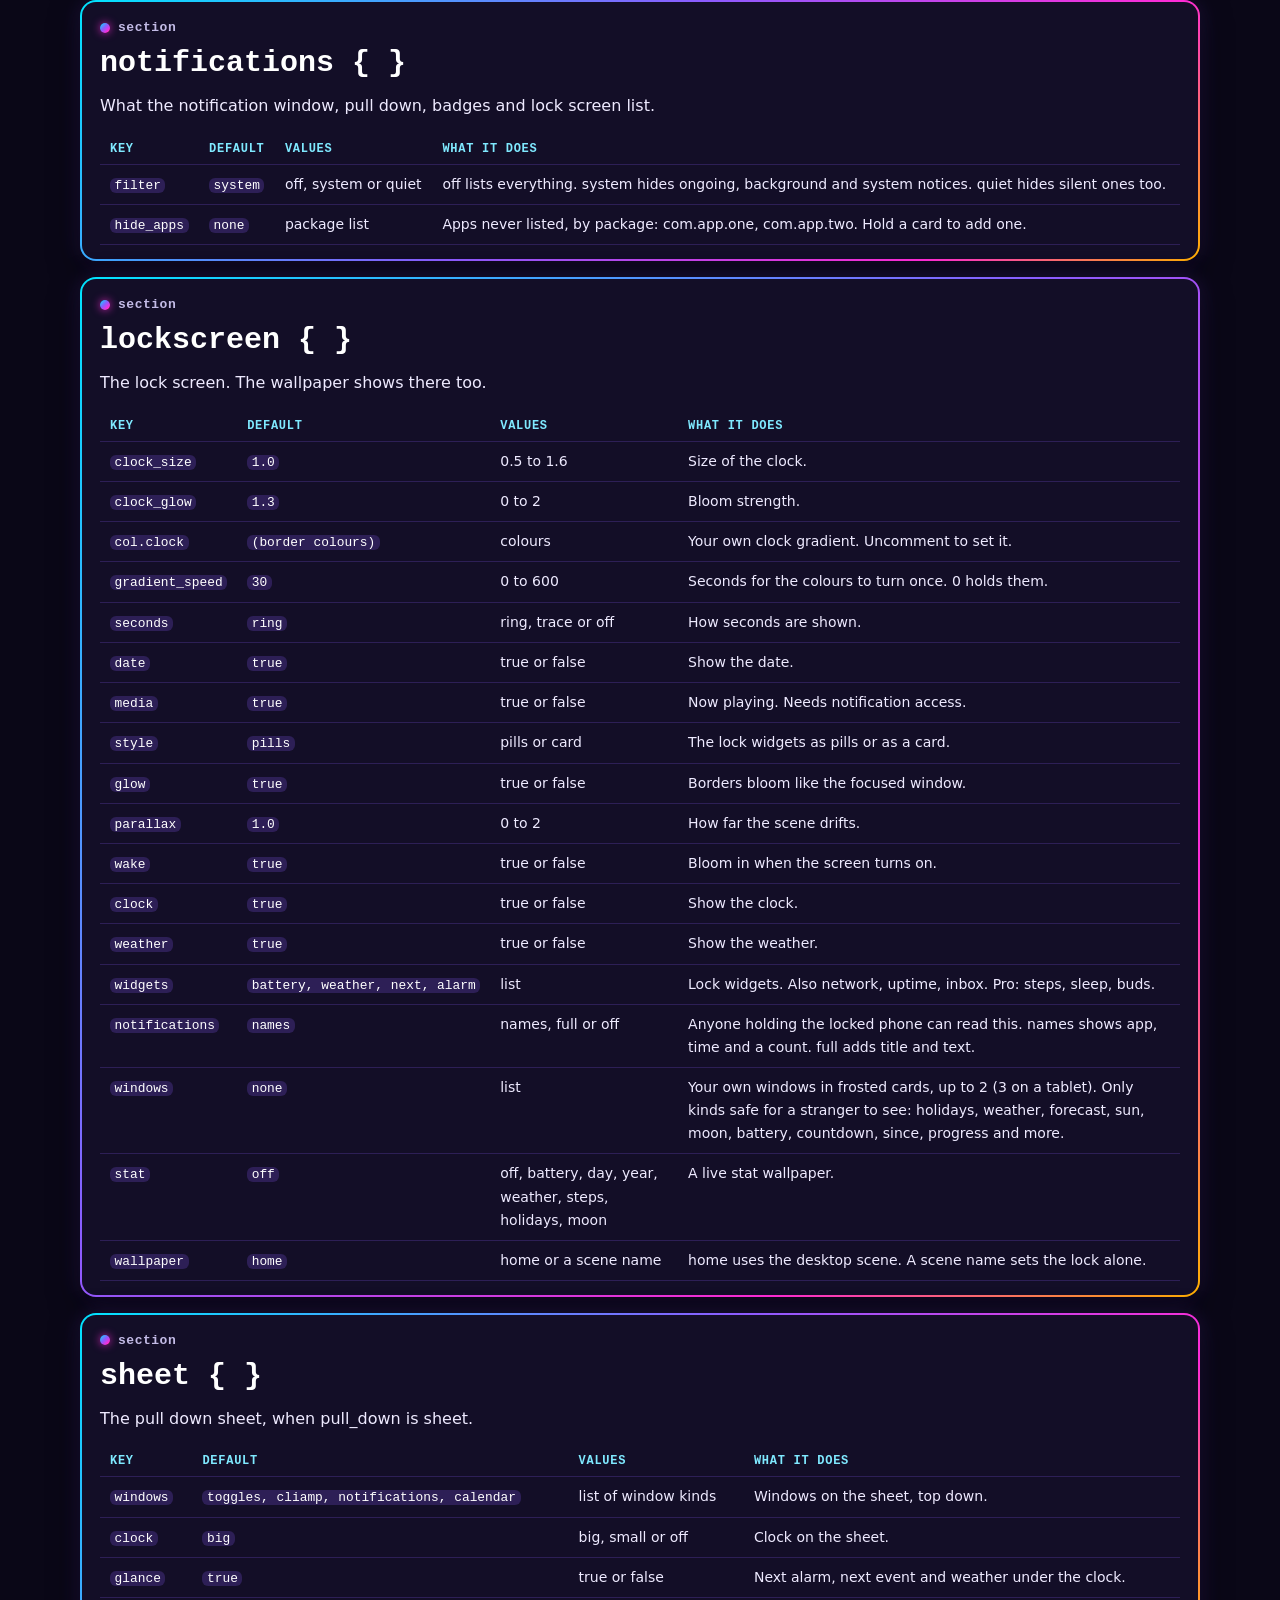
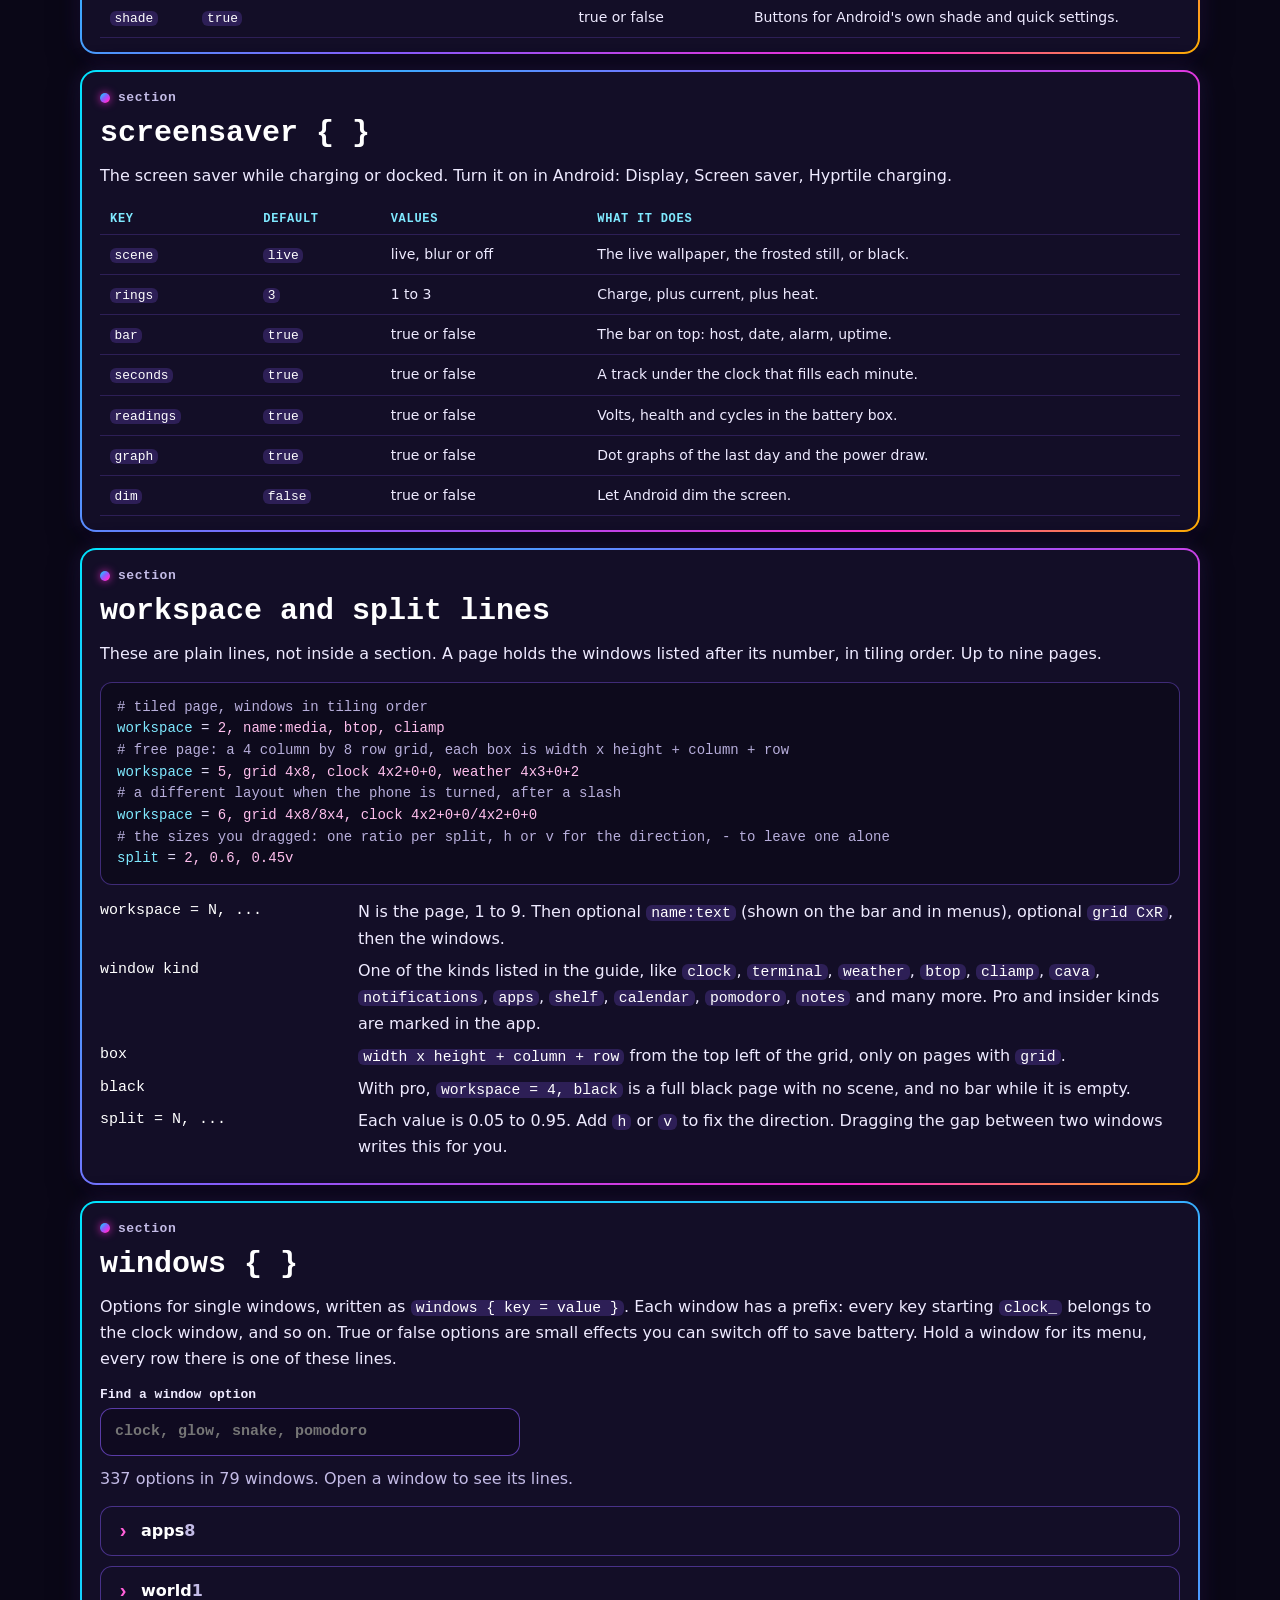
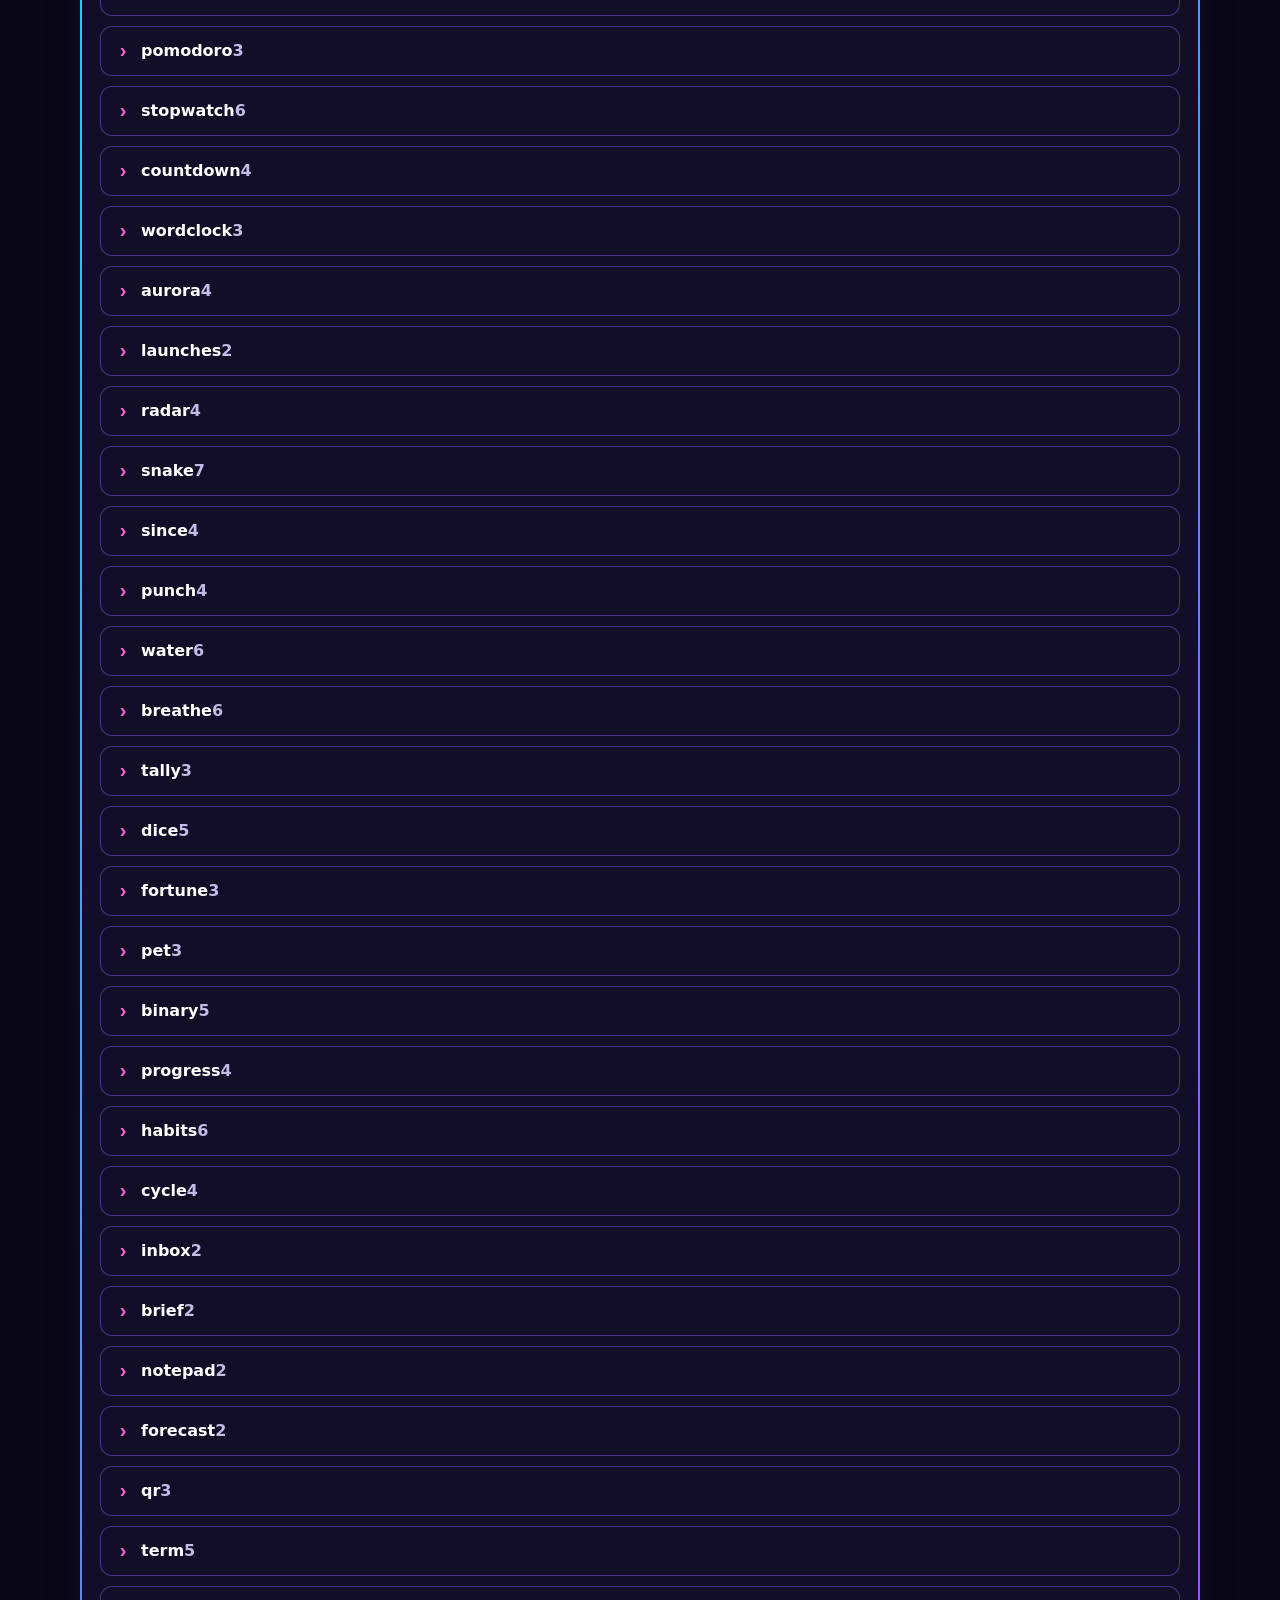
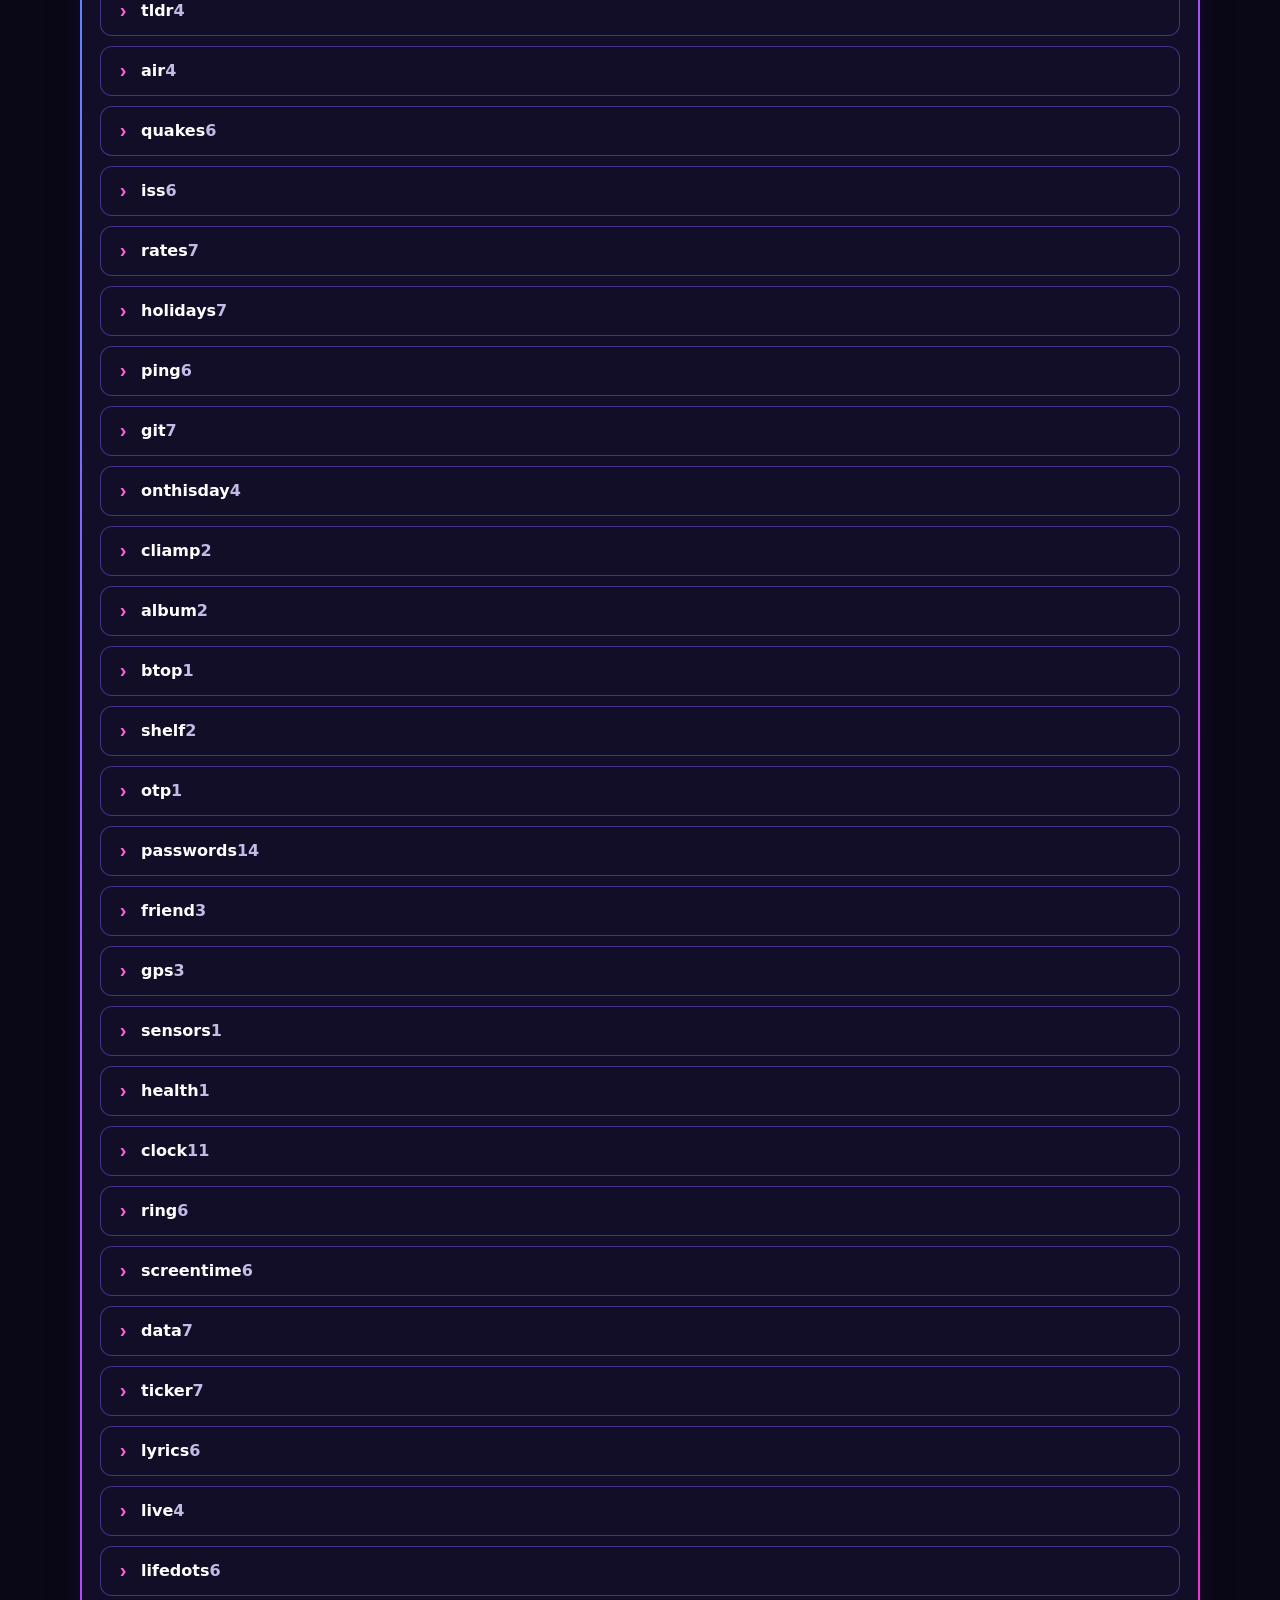
==== commit 636ecae7: "Config reference: a fresh install wears pastel haze on the mesh wallpaper" ====
--- a/docs/config.html
+++ b/docs/config.html
@@ -112,7 +112,7 @@
 
 <nav class="tile toc" aria-labelledby="toc-h"><div class="title" aria-hidden="true">sections</div><h2 id="toc-h">Jump to</h2><ol><li><a href="#s-top">Top of the file</a></li><li><a href="#s-general">general { }</a></li><li><a href="#s-decoration">decoration { }</a></li><li><a href="#s-fonts">fonts { }</a></li><li><a href="#s-animations">animations { }</a></li><li><a href="#s-layouts">dwindle { } and master { }</a></li><li><a href="#s-bar">bar { }</a></li><li><a href="#s-haptics">haptics { }</a></li><li><a href="#s-notifications">notifications { }</a></li><li><a href="#s-lockscreen">lockscreen { }</a></li><li><a href="#s-sheet">sheet { }</a></li><li><a href="#s-screensaver">screensaver { }</a></li><li><a href="#s-workspace">workspace and split lines</a></li><li><a href="#s-windows">windows { } (337 options)</a></li></ol></nav>
 
-<section class="tile" id="s-top" aria-labelledby="h-top"><div class="title" aria-hidden="true">section</div><h2 id="h-top">Top of the file</h2><p>Lines with no section. They set the look of the whole phone. Defaults on this page are those of the sample file the editor shows. A fresh install starts from the same file wearing the pastel haze look and the mesh wallpaper, so most of the look differs: theme, wallpaper, gaps (10 and 22), rounding 18, glow, glass and the fonts.</p><div class="tbl"><table><thead><tr><th scope="col">key</th><th scope="col">default</th><th scope="col">values</th><th scope="col">what it does</th></tr></thead><tbody><tr id="k-theme"><th scope="row"><code>theme</code></th><td><code>hyper</code></td><td>a theme name</td><td>The colour palette of every window, the bar, menus, borders and the lock screen. Names: hyper, cyberpunk, vaporwave, borealis, sunset, toxic, ice, blood-moon, deep-ocean, sakura, tokyo-night, catppuccin-mocha, catppuccin-latte, gruvbox, nord, rose-pine, everforest, kanagawa, dracula, github-dark, one-dark, monokai, solarized-dark, night-owl, ayu-mirage, palenight, matte-black, osaka-jade, ristretto, navy, forest, cream. An unknown name falls back to the first theme in the list.</td></tr><tr id="k-wallpaper"><th scope="row"><code>wallpaper</code></th><td><code>synthwave</code></td><td>scene, photo, image or video</td><td>What is drawn behind the windows. plain is a flat colour. Photos: dragon_sunset, cats_paw, falcon_heavy, kennedy_sunset, apollo_earthrise, iss_aurora, great_wave. Animations: synthwave, circuit, city, hex, warp, matrix, topo, lowpoly, palms, ufo, nightfall, arctic, highway, canal. image and video use your own file picked in the menu.</td></tr><tr id="k-wallpaper_weather"><th scope="row"><code>wallpaper_weather</code></th><td><code>off</code></td><td>on or off</td><td>on draws rain, snow, fog and thunder over the wallpaper from the real weather where the weather window points. A clear sky adds nothing. Costs about half a point of CPU.</td></tr><tr id="k-theme_auto"><th scope="row"><code>theme_auto</code></th><td><code>off</code></td><td>off, sun or hours</td><td>Switches theme by time. sun turns at sunrise and sunset where the weather is. hours is night from 22 to 7. off keeps one theme.</td></tr><tr id="k-theme_day"><th scope="row"><code>theme_day</code></th><td><code>catppuccin-latte</code></td><td>a theme name or empty</td><td>The theme used by day when theme_auto is on. Empty keeps the main theme.</td></tr><tr id="k-theme_night"><th scope="row"><code>theme_night</code></th><td><code>(empty)</code></td><td>a theme name or empty</td><td>The theme used by night when theme_auto is on. Empty keeps the main theme.</td></tr><tr id="k-night_filter"><th scope="row"><code>night_filter</code></th><td><code>0</code></td><td>0, or 10 to 80</td><td>Blue light filter strength. Warms home, lock and screen saver at night. 0 is off.</td></tr><tr id="k-weather_place"><th scope="row"><code>weather_place</code></th><td><code>(empty)</code></td><td>city, or a comma list</td><td>The place for weather and sun times. Empty uses your location. Several places with commas, and here means your location: Zagreb, London, here. Tap the weather window to switch. With only cities set, location permission is not needed.</td></tr></tbody></table></div></section>
+<section class="tile" id="s-top" aria-labelledby="h-top"><div class="title" aria-hidden="true">section</div><h2 id="h-top">Top of the file</h2><p>Lines with no section. They set the look of the whole phone. Defaults on this page are those of the sample file the editor shows. A fresh install starts from the same file wearing the pastel haze look on the mesh wallpaper, so most of the look differs: theme, wallpaper, gaps (10 and 22), rounding 18, glow, glass and the fonts.</p><div class="tbl"><table><thead><tr><th scope="col">key</th><th scope="col">default</th><th scope="col">values</th><th scope="col">what it does</th></tr></thead><tbody><tr id="k-theme"><th scope="row"><code>theme</code></th><td><code>hyper</code></td><td>a theme name</td><td>The colour palette of every window, the bar, menus, borders and the lock screen. Names: hyper, cyberpunk, vaporwave, borealis, sunset, toxic, ice, blood-moon, deep-ocean, sakura, tokyo-night, catppuccin-mocha, catppuccin-latte, gruvbox, nord, rose-pine, everforest, kanagawa, dracula, github-dark, one-dark, monokai, solarized-dark, night-owl, ayu-mirage, palenight, matte-black, osaka-jade, ristretto, navy, forest, cream. An unknown name falls back to the first theme in the list.</td></tr><tr id="k-wallpaper"><th scope="row"><code>wallpaper</code></th><td><code>synthwave</code></td><td>scene, photo, image or video</td><td>What is drawn behind the windows. plain is a flat colour. Photos: dragon_sunset, cats_paw, falcon_heavy, kennedy_sunset, apollo_earthrise, iss_aurora, great_wave. Animations: synthwave, circuit, city, hex, warp, matrix, topo, lowpoly, palms, ufo, nightfall, arctic, highway, canal. image and video use your own file picked in the menu.</td></tr><tr id="k-wallpaper_weather"><th scope="row"><code>wallpaper_weather</code></th><td><code>off</code></td><td>on or off</td><td>on draws rain, snow, fog and thunder over the wallpaper from the real weather where the weather window points. A clear sky adds nothing. Costs about half a point of CPU.</td></tr><tr id="k-theme_auto"><th scope="row"><code>theme_auto</code></th><td><code>off</code></td><td>off, sun or hours</td><td>Switches theme by time. sun turns at sunrise and sunset where the weather is. hours is night from 22 to 7. off keeps one theme.</td></tr><tr id="k-theme_day"><th scope="row"><code>theme_day</code></th><td><code>catppuccin-latte</code></td><td>a theme name or empty</td><td>The theme used by day when theme_auto is on. Empty keeps the main theme.</td></tr><tr id="k-theme_night"><th scope="row"><code>theme_night</code></th><td><code>(empty)</code></td><td>a theme name or empty</td><td>The theme used by night when theme_auto is on. Empty keeps the main theme.</td></tr><tr id="k-night_filter"><th scope="row"><code>night_filter</code></th><td><code>0</code></td><td>0, or 10 to 80</td><td>Blue light filter strength. Warms home, lock and screen saver at night. 0 is off.</td></tr><tr id="k-weather_place"><th scope="row"><code>weather_place</code></th><td><code>(empty)</code></td><td>city, or a comma list</td><td>The place for weather and sun times. Empty uses your location. Several places with commas, and here means your location: Zagreb, London, here. Tap the weather window to switch. With only cities set, location permission is not needed.</td></tr></tbody></table></div></section>
 <section class="tile" id="s-general" aria-labelledby="h-general"><div class="title" aria-hidden="true">section</div><h2 id="h-general">general { }</h2><p>Spacing, borders, layout and behaviour of home.</p><div class="tbl"><table><thead><tr><th scope="col">key</th><th scope="col">default</th><th scope="col">values</th><th scope="col">what it does</th></tr></thead><tbody><tr id="k-gaps_in"><th scope="row"><code>gaps_in</code></th><td><code>5</code></td><td>0 to 60</td><td>Space between two tiled windows, in dp.</td></tr><tr id="k-gaps_out"><th scope="row"><code>gaps_out</code></th><td><code>12</code></td><td>0 to 80</td><td>Space between the windows and the screen edge, in dp.</td></tr><tr id="k-border_size"><th scope="row"><code>border_size</code></th><td><code>3</code></td><td>0 to 20</td><td>Border thickness in dp. 0 removes borders.</td></tr><tr id="k-col.active_border"><th scope="row"><code>col.active_border</code></th><td><code>theme 45deg</code></td><td>colours and an angle, or theme</td><td>The border of the window you use. One colour is solid. Two or more colours make a gradient that turns by the angle. Colours are rgba(rrggbbaa), rgb(rrggbb), 0xaarrggbb or #rrggbb. theme takes the theme&#x27;s own gradient.</td></tr><tr id="k-col.inactive_border"><th scope="row"><code>col.inactive_border</code></th><td><code>theme</code></td><td>one colour, or theme</td><td>The border of the other windows. theme means the same gradient, dimmed. A colour turns the gradient off for them. none also means theme.</td></tr><tr id="k-inactive_glow"><th scope="row"><code>inactive_glow</code></th><td><code>0.6</code></td><td>0 to 1</td><td>How bright the dimmed gradient on inactive windows is.</td></tr><tr id="k-layout"><th scope="row"><code>layout</code></th><td><code>dwindle</code></td><td>dwindle or master</td><td>How a page without a grid tiles. dwindle halves the space again for each window. master keeps one big window and stacks the rest beside it.</td></tr><tr id="k-drun_sort"><th scope="row"><code>drun_sort</code></th><td><code>used</code></td><td>used or name</td><td>Order of the launcher (rofi): most opened first, or by name.</td></tr><tr id="k-drun_open_single"><th scope="row"><code>drun_open_single</code></th><td><code>true</code></td><td>true or false</td><td>When typing leaves exactly one app, open it at once.</td></tr><tr id="k-loop_pages"><th scope="row"><code>loop_pages</code></th><td><code>true</code></td><td>true or false</td><td>Swipe past the last page to reach the first, and back.</td></tr><tr id="k-hold_time"><th scope="row"><code>hold_time</code></th><td><code>system</code></td><td>system, 200, 300, 400, 500, 700, 1000</td><td>How long a long press takes, in milliseconds. system uses Android&#x27;s own.</td></tr><tr id="k-text_lines"><th scope="row"><code>text_lines</code></th><td><code>full</code></td><td>full, quiet or bare</td><td>Text around window content. quiet drops counts, headings and hints. bare drops titles too.</td></tr><tr id="k-pull_down"><th scope="row"><code>pull_down</code></th><td><code>sheet</code></td><td>sheet, notifications, quick, search, none or com.app/.Main</td><td>What a pull down on home opens: the full screen sheet, the notification shade, quick settings, search, nothing, or an app.</td></tr><tr id="k-lock_gesture"><th scope="row"><code>lock_gesture</code></th><td><code>off</code></td><td>off or double_tap</td><td>double_tap: a double tap on empty space locks the phone.</td></tr><tr id="k-badges"><th scope="row"><code>badges</code></th><td><code>count</code></td><td>count, dot or none</td><td>Notification badges on app icons.</td></tr><tr id="k-rotation"><th scope="row"><code>rotation</code></th><td><code>system</code></td><td>system, portrait, landscape or auto</td><td>Whether home turns. system follows your auto rotate. auto always turns.</td></tr><tr id="k-hinge_gap"><th scope="row"><code>hinge_gap</code></th><td><code>auto</code></td><td>auto, off, or 8 to 80</td><td>Two screen phones: the gap kept over the hinge, in dp.</td></tr><tr id="k-lock_layout"><th scope="row"><code>lock_layout</code></th><td><code>true</code></td><td>true or false</td><td>true: sizes and places change only in edit mode (hold an empty spot).</td></tr><tr id="k-clock"><th scope="row"><code>clock</code></th><td><code>phone</code></td><td>phone, 12h or 24h</td><td>Clock format everywhere. phone follows Android.</td></tr><tr id="k-units"><th scope="row"><code>units</code></th><td><code>c</code></td><td>c or f</td><td>Temperature unit.</td></tr><tr id="k-date"><th scope="row"><code>date</code></th><td><code>auto</code></td><td>auto or a pattern</td><td>Date format. Patterns: %A %e %B, %e %b %Y, %d.%m.%Y, %m/%d/%Y, %Y-%m-%d.</td></tr><tr id="k-weather_model"><th scope="row"><code>weather_model</code></th><td><code>auto</code></td><td>auto, metno, ecmwf, icon, gfs, meteofrance</td><td>Forecast model. auto picks the best per place (met norway in the nordics).</td></tr><tr id="k-calendar_app"><th scope="row"><code>calendar_app</code></th><td><code>ask</code></td><td>ask or a package name</td><td>The app a calendar tap opens. ask lets you choose each time.</td></tr><tr id="k-icon_pack"><th scope="row"><code>icon_pack</code></th><td><code>none</code></td><td>none or a package name</td><td>Pro. An icon pack&#x27;s package name.</td></tr><tr id="k-icon_size"><th scope="row"><code>icon_size</code></th><td><code>1.0</code></td><td>0.6 to 1.5</td><td>Icons in their box. Raise it for packs that draw small.</td></tr></tbody></table></div></section>
 <section class="tile" id="s-decoration" aria-labelledby="h-decoration"><div class="title" aria-hidden="true">section</div><h2 id="h-decoration">decoration { }</h2><p>Corners, opacity, glass, glow and shadow.</p><div class="tbl"><table><thead><tr><th scope="col">key</th><th scope="col">default</th><th scope="col">values</th><th scope="col">what it does</th></tr></thead><tbody><tr id="k-rounding"><th scope="row"><code>rounding</code></th><td><code>16</code></td><td>0 to 80</td><td>Corner radius of windows, in dp. 0 is sharp.</td></tr><tr id="k-active_opacity"><th scope="row"><code>active_opacity</code></th><td><code>1.0</code></td><td>0.1 to 1</td><td>Opacity of the window you use.</td></tr><tr id="k-inactive_opacity"><th scope="row"><code>inactive_opacity</code></th><td><code>0.92</code></td><td>0.1 to 1</td><td>Opacity of the other windows.</td></tr><tr id="k-dim_inactive"><th scope="row"><code>dim_inactive</code></th><td><code>0.0</code></td><td>0 to 1</td><td>Darkens windows without focus. true means 0.25, false means 0.</td></tr><tr id="k-glass_opacity"><th scope="row"><code>glass_opacity</code></th><td><code>auto</code></td><td>auto, or 0 to 1</td><td>Window fill. 0 fully clear, 1 solid. auto keeps text readable.</td></tr><tr id="k-menu_opacity"><th scope="row"><code>menu_opacity</code></th><td><code>0.88</code></td><td>0.2 to 1</td><td>Opacity of rofi and the menus.</td></tr><tr id="k-ripple"><th scope="row"><code>ripple</code></th><td><code>true</code></td><td>true or false</td><td>A neon ring where your finger lands.</td></tr><tr id="k-blur-enabled"><th scope="row"><code>blur:enabled</code></th><td><code>true</code></td><td>true or false</td><td>Frosted glass behind windows. Written as blur { enabled = true }.</td></tr><tr id="k-blur-size"><th scope="row"><code>blur:size</code></th><td><code>8</code></td><td>1 to 40</td><td>How far the blur spreads.</td></tr><tr id="k-blur-passes"><th scope="row"><code>blur:passes</code></th><td><code>3</code></td><td>1 to 4</td><td>Blur quality. More passes are smoother and cost more.</td></tr><tr id="k-blur-vibrancy"><th scope="row"><code>blur:vibrancy</code></th><td><code>0.75</code></td><td>0 to 1</td><td>How much colour bleeds through the glass.</td></tr><tr id="k-blur-glass"><th scope="row"><code>blur:glass</code></th><td><code>0.3</code></td><td>0 to 1</td><td>Theme colour laid over the glass. 0 clear, 1 solid.</td></tr><tr id="k-glow-enabled"><th scope="row"><code>glow:enabled</code></th><td><code>true</code></td><td>true or false</td><td>Border colours bloom out around the focused window.</td></tr><tr id="k-glow-range"><th scope="row"><code>glow:range</code></th><td><code>26</code></td><td>1 to 60</td><td>How far the glow reaches, in dp.</td></tr><tr id="k-glow-power"><th scope="row"><code>glow:power</code></th><td><code>1.0</code></td><td>0 to 1</td><td>Glow strength.</td></tr><tr id="k-glow-follow"><th scope="row"><code>glow:follow</code></th><td><code>touch</code></td><td>touch, focus or all</td><td>Which window glows. touch is the one you use, focus the focused one, all every window.</td></tr><tr id="k-shadow-enabled"><th scope="row"><code>shadow:enabled</code></th><td><code>true</code></td><td>true or false</td><td>A drop shadow under windows.</td></tr><tr id="k-shadow-range"><th scope="row"><code>shadow:range</code></th><td><code>20</code></td><td>0 to 100</td><td>How far the shadow spreads.</td></tr><tr id="k-shadow-color"><th scope="row"><code>shadow:color</code></th><td><code>rgba(05020cee)</code></td><td>a colour</td><td>Shadow colour.</td></tr></tbody></table></div></section>
 <section class="tile" id="s-fonts" aria-labelledby="h-fonts"><div class="title" aria-hidden="true">section</div><h2 id="h-fonts">fonts { }</h2><p>Terminal and clock type.</p><div class="tbl"><table><thead><tr><th scope="col">key</th><th scope="col">default</th><th scope="col">values</th><th scope="col">what it does</th></tr></thead><tbody><tr id="k-mono"><th scope="row"><code>mono</code></th><td><code>jetbrains-mono</code></td><td>jetbrains-mono, fira-code, meslo, hack, caskaydia-mono, system, or a file</td><td>The terminal font of every window, the bar, rofi and menus. A file is your own monospace .ttf or .otf.</td></tr><tr id="k-clock"><th scope="row"><code>clock</code></th><td><code>sans-serif</code></td><td>any Android family</td><td>Font of the big clock and temperature: sans-serif, sans-serif-condensed, serif, monospace, serif-monospace, casual, cursive.</td></tr><tr id="k-clock_weight"><th scope="row"><code>clock_weight</code></th><td><code>800</code></td><td>100 to 1000, or a word</td><td>Thickness. Words: thin, light, regular (or normal), medium, semibold, bold, black (or heavy).</td></tr><tr id="k-big_size"><th scope="row"><code>big_size</code></th><td><code>1.0</code></td><td>0.5 to 1.0</td><td>Size of big numbers in windows (temperature, clock, timers).</td></tr></tbody></table></div></section>
